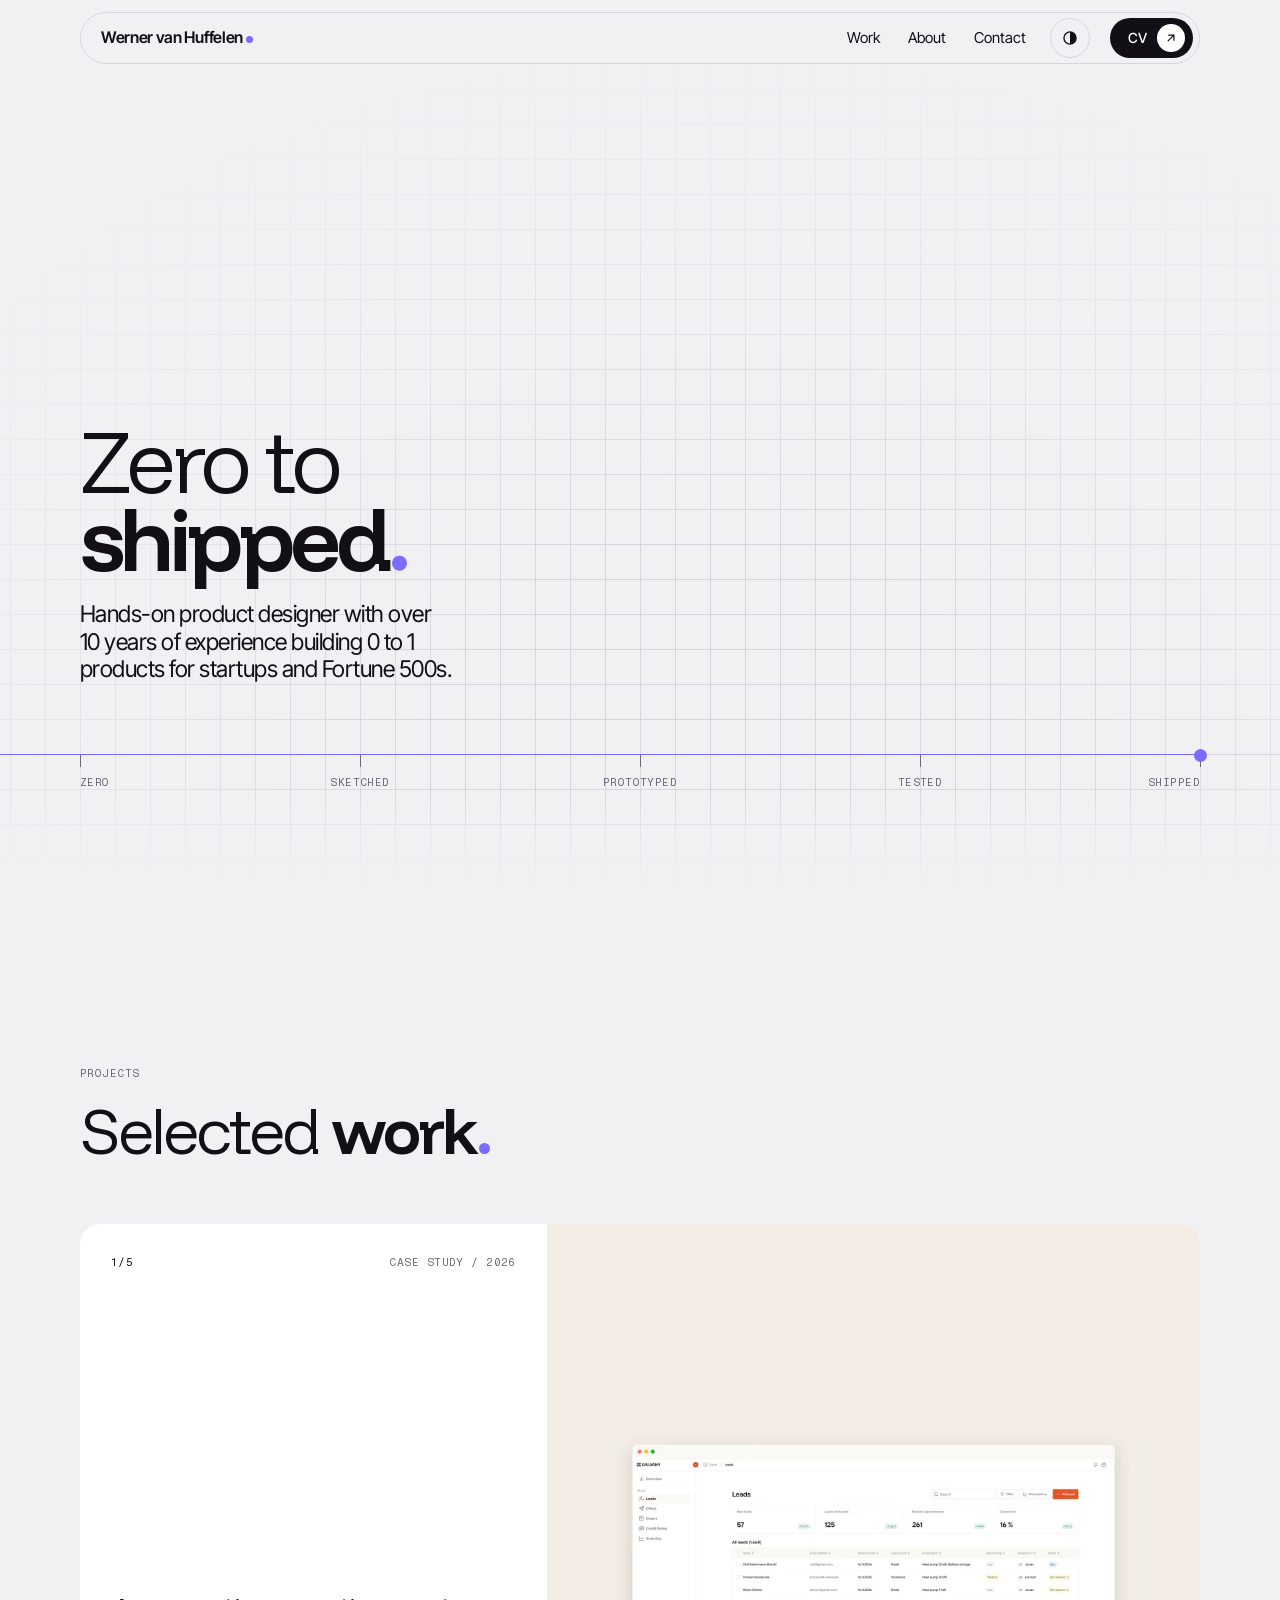
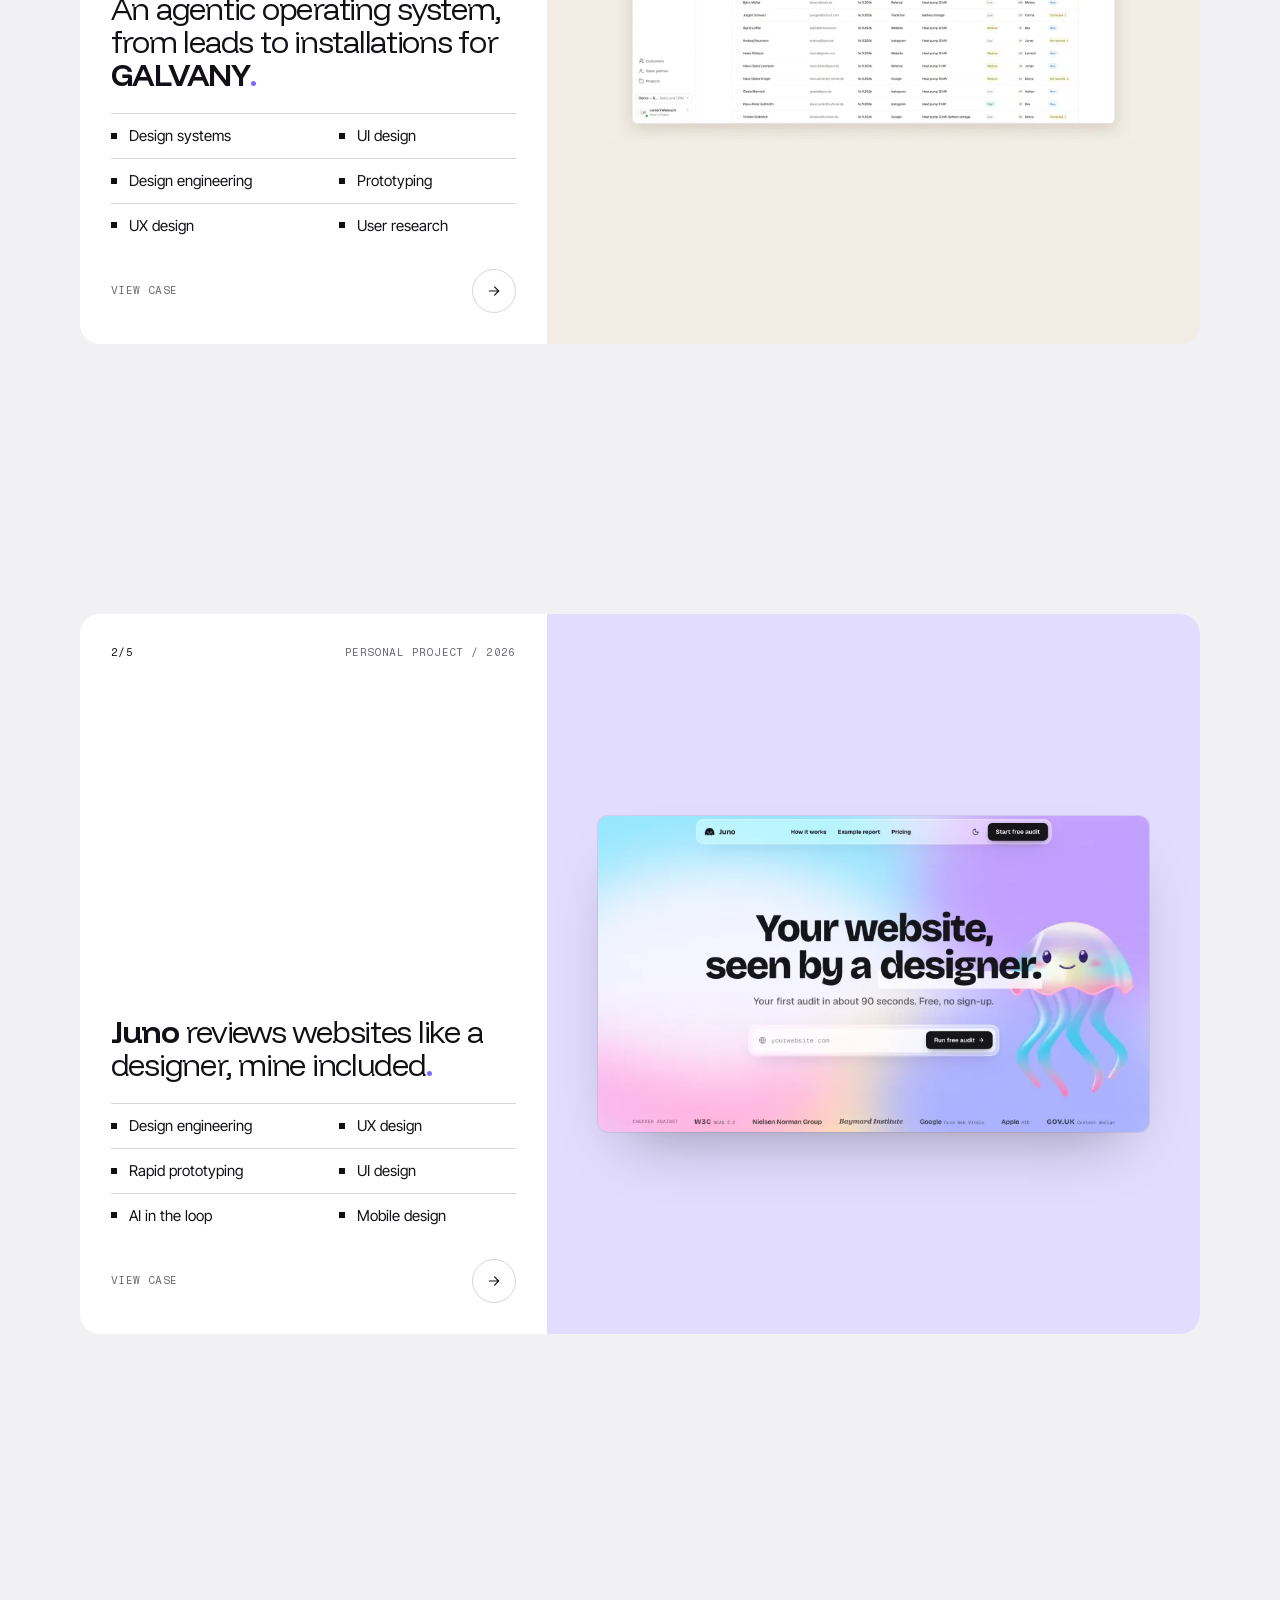
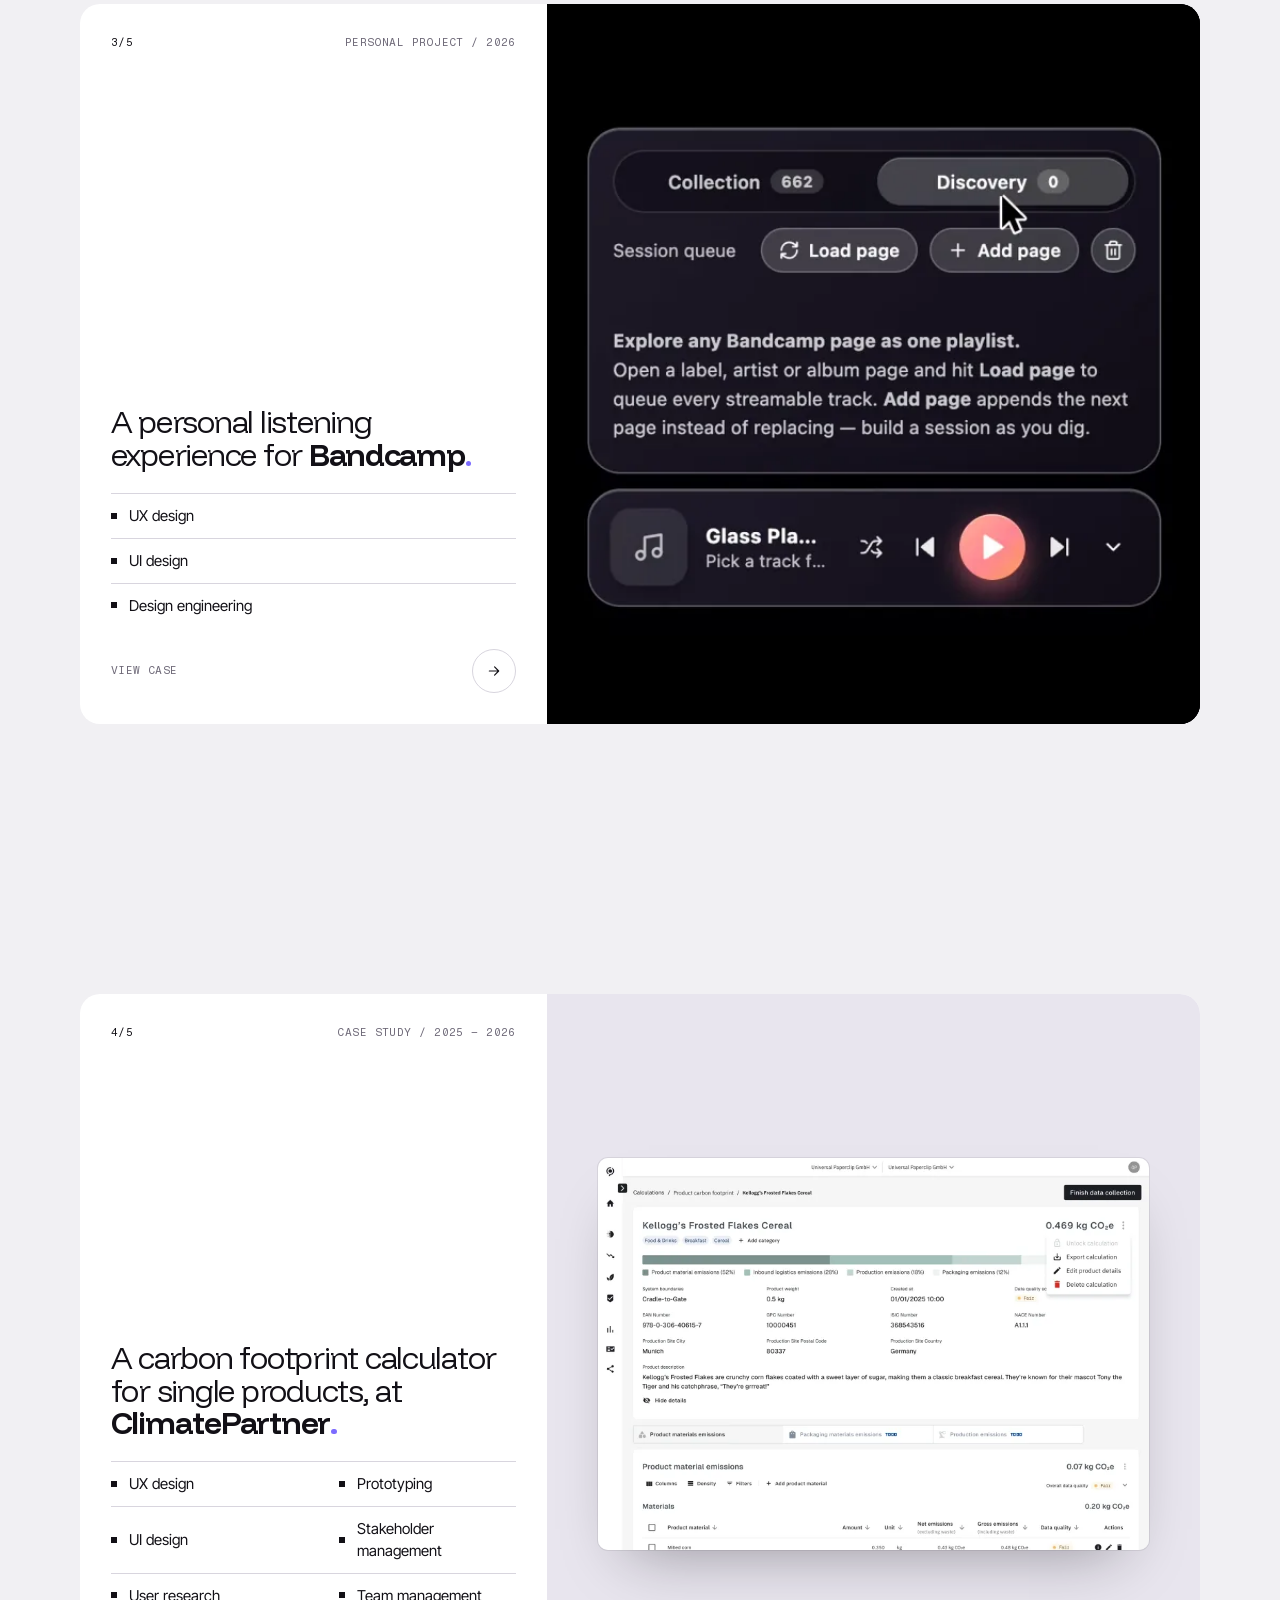
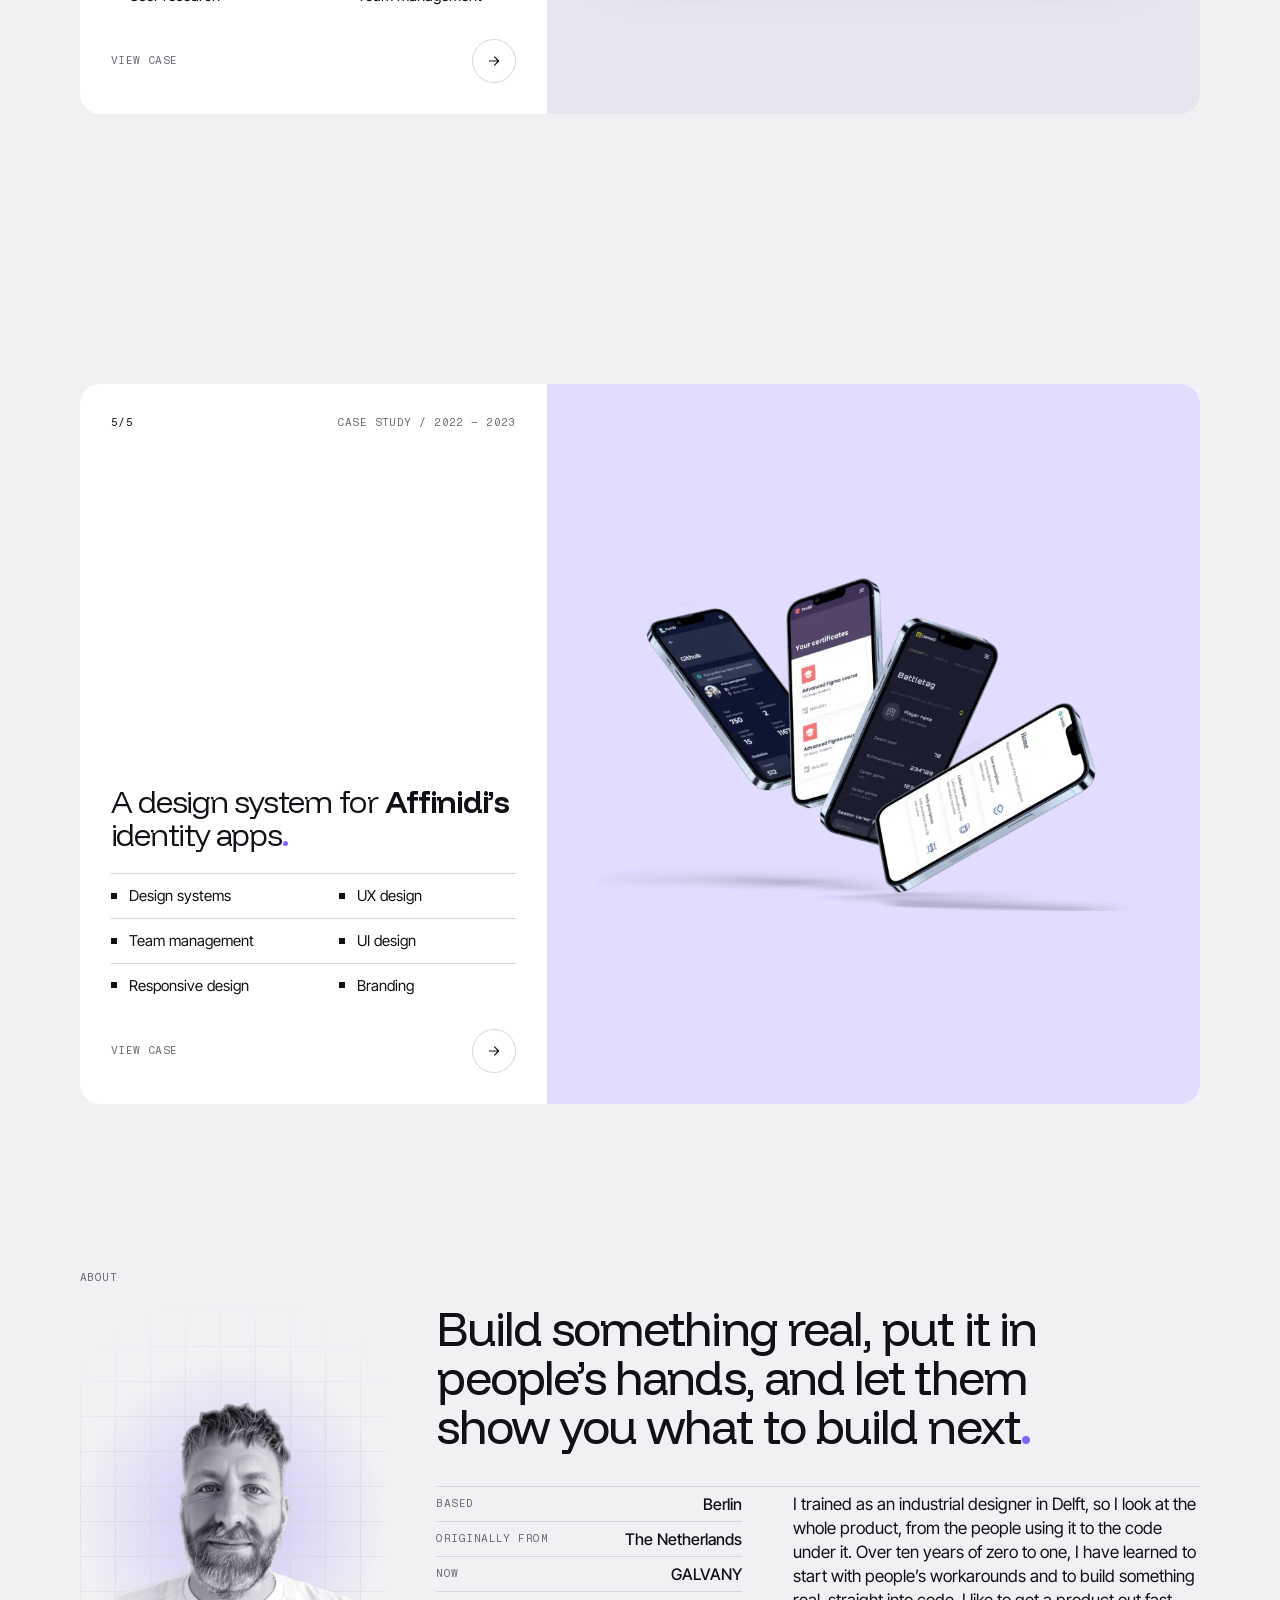
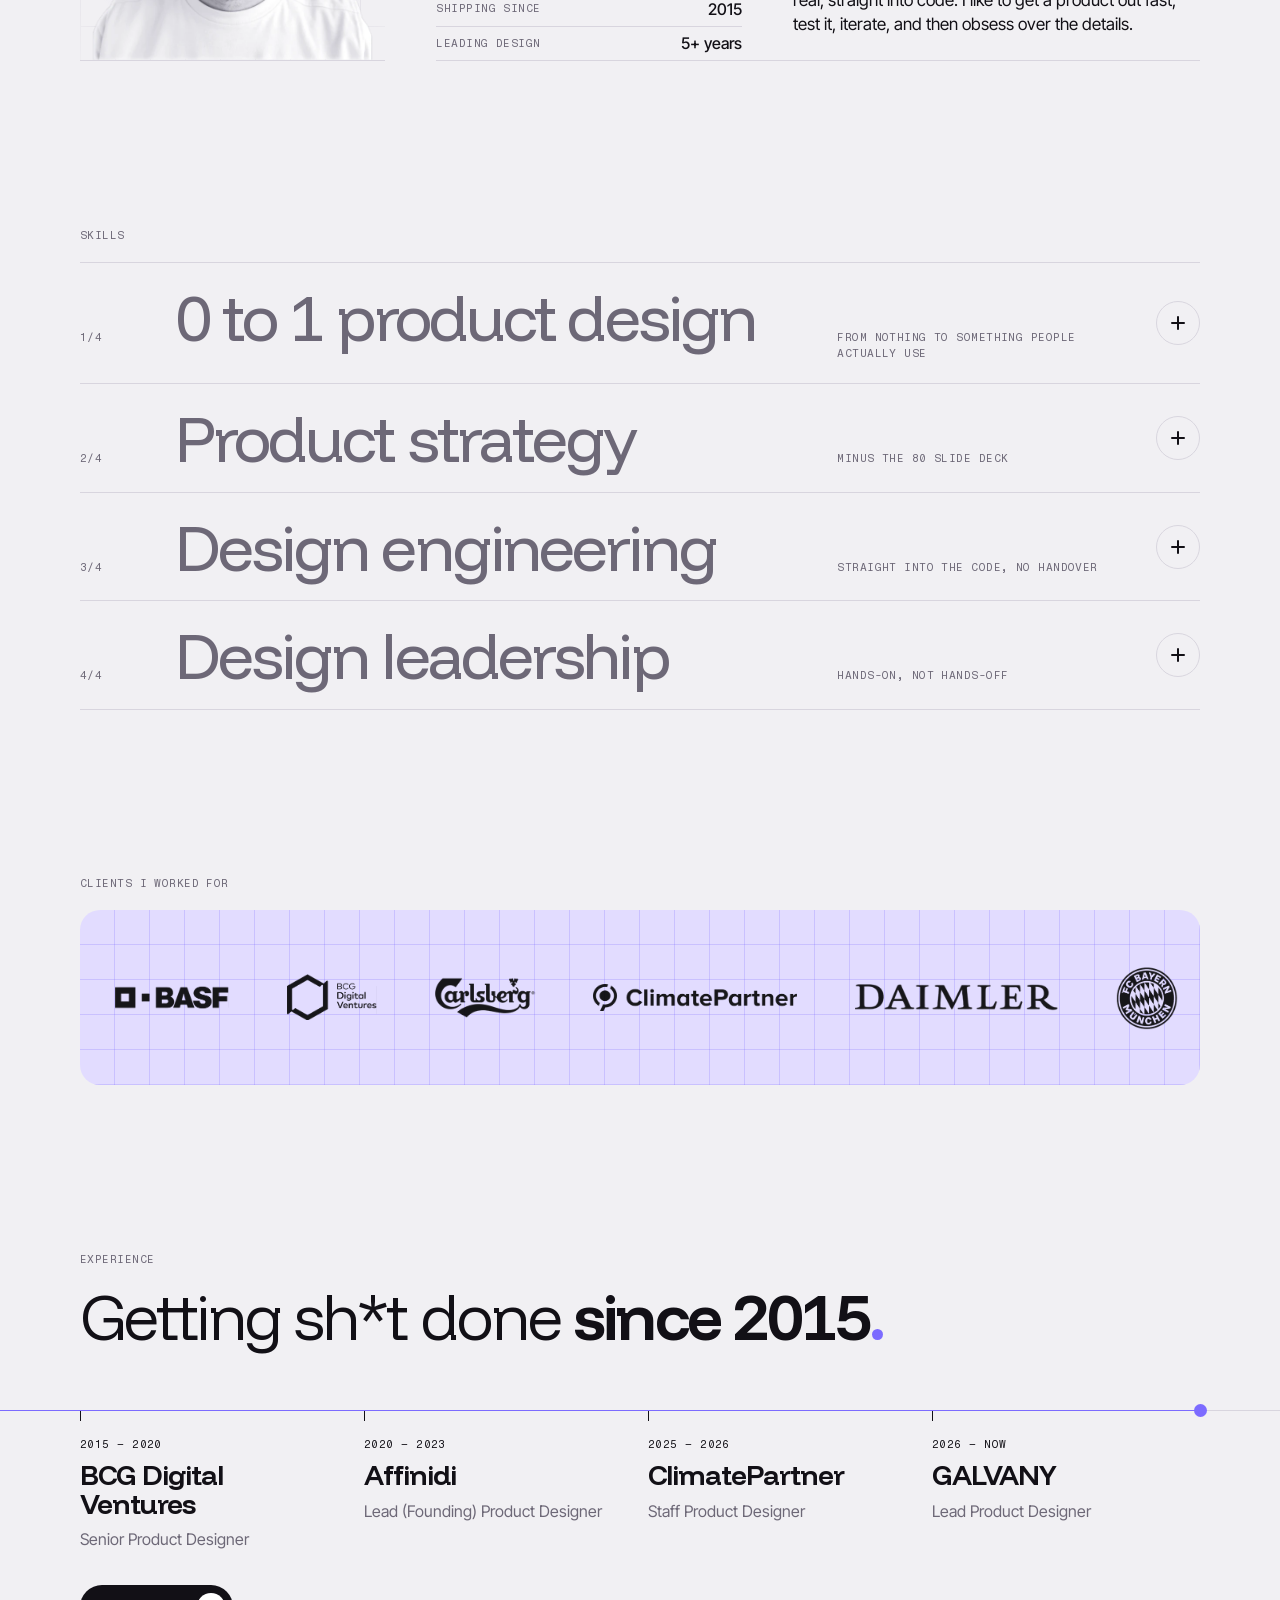
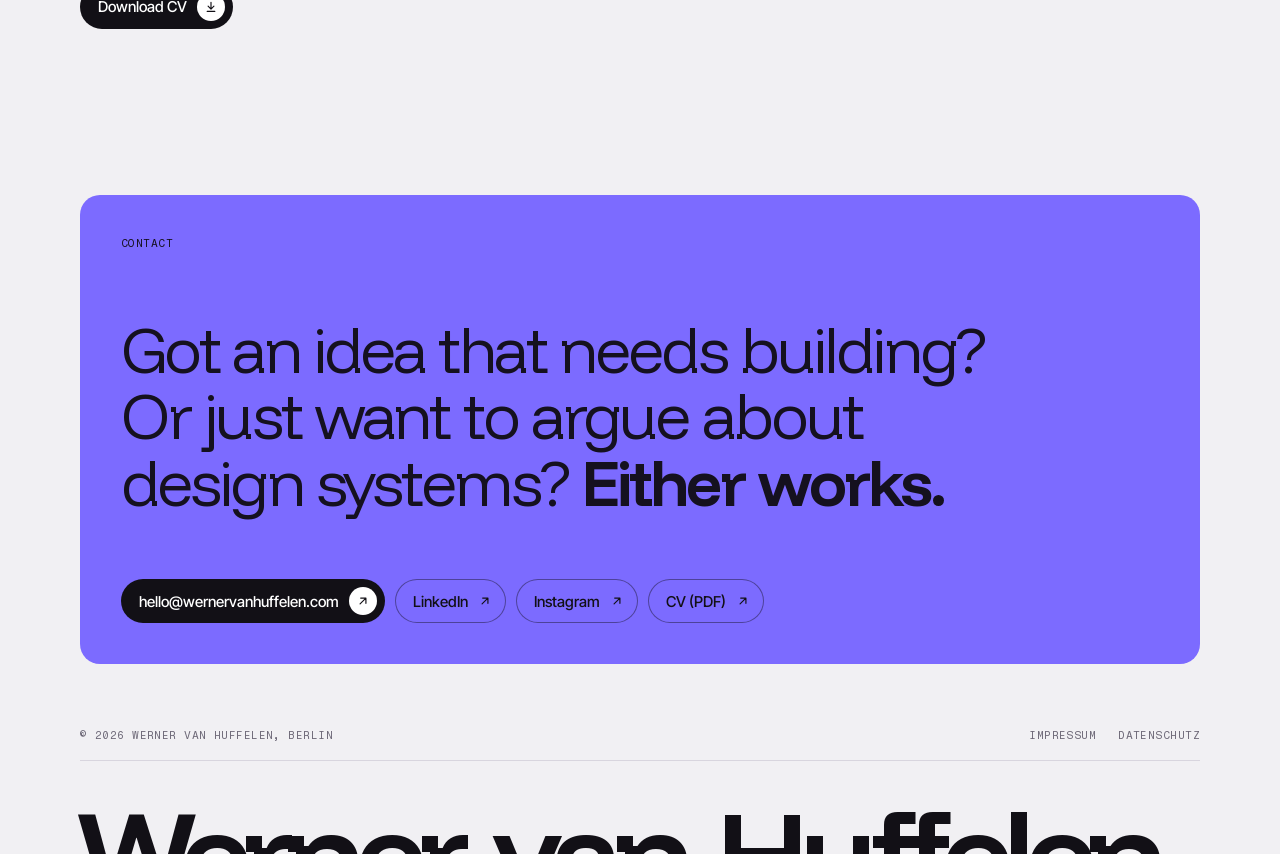
==== index.html @ 7f817aa5 "Card reels load only once their card is on the screen (a phone fetched the GALVANY reel on load) Co-" ====
<!doctype html>
<html lang="en">
<head>
<meta charset="utf-8">
<meta name="viewport" content="width=device-width, initial-scale=1, viewport-fit=cover">
<title>Werner van Huffelen · Lead Product Designer in Berlin</title>
<meta name="description" content="Werner van Huffelen: Lead Product Designer in Berlin who designs straight into the code. Over 10 years of 0 to 1 products for startups and Fortune 500s.">
<link rel="canonical" href="https://www.wernervanhuffelen.com/">
<meta property="og:type" content="website"><meta property="og:site_name" content="Werner van Huffelen"><meta property="og:title" content="Werner van Huffelen · Lead Product Designer in Berlin"><meta property="og:description" content="Werner van Huffelen: Lead Product Designer in Berlin who designs straight into the code. Over 10 years of 0 to 1 products for startups and Fortune 500s."><meta property="og:url" content="https://www.wernervanhuffelen.com/"><meta property="og:image" content="https://www.wernervanhuffelen.com/assets/og/home.jpg"><meta property="og:image:width" content="1200"><meta property="og:image:height" content="630"><meta property="og:image:alt" content="Werner van Huffelen’s homepage: “Zero to shipped.” beside his portrait on a construction grid"><meta name="twitter:card" content="summary_large_image">
<script type="application/ld+json">{"@context":"https://schema.org","@graph":[{"@type":"Person","@id":"https://www.wernervanhuffelen.com/#me","name":"Werner van Huffelen","url":"https://www.wernervanhuffelen.com/","image":"https://www.wernervanhuffelen.com/assets/t/mono/portrait-moon-1000.webp","jobTitle":"Lead Product Designer","description":"Werner van Huffelen: Lead Product Designer in Berlin who designs straight into the code. Over 10 years of 0 to 1 products for startups and Fortune 500s.","email":"mailto:hello@wernervanhuffelen.com","address":{"@type":"PostalAddress","addressLocality":"Berlin","addressCountry":"DE"},"worksFor":{"@type":"Organization","name":"GALVANY"},"knowsAbout":["Product design","Product strategy","Design engineering","Design systems","Prototyping","Design leadership"],"sameAs":["https://www.linkedin.com/in/werner-van-huffelen-0047a842/","https://www.wernersdesigns.com/"]},{"@type":"WebSite","@id":"https://www.wernervanhuffelen.com/#site","url":"https://www.wernervanhuffelen.com/","name":"Werner van Huffelen","publisher":{"@id":"https://www.wernervanhuffelen.com/#me"}}]}</script>
<meta name="theme-color" content="#f1f0f3" media="(prefers-color-scheme: light)">
<meta name="theme-color" content="#100e14" media="(prefers-color-scheme: dark)">
<link rel="icon" href="data:image/svg+xml,%3Csvg xmlns='http://www.w3.org/2000/svg' viewBox='0 0 32 32'%3E%3Ccircle cx='16' cy='16' r='13' fill='%237C6BFF'/%3E%3C/svg%3E">
<link rel="preload" href="assets/fonts/funnel-display-latin.woff2" as="font" type="font/woff2" crossorigin>   <!-- the headlines' font, from the site (css/contrast.css; 2026-11-16, was Google Fonts) -->
<link rel="preconnect" href="https://fonts.googleapis.com"><link rel="preconnect" href="https://fonts.gstatic.com" crossorigin>
<link rel="stylesheet" href="https://fonts.googleapis.com/css2?family=Inter+Tight:wght@300..700&display=swap">
<link rel="stylesheet" href="css/contrast.css?v=d108">
<script>(function(r){r.classList.add('js');try{var t=localStorage.getItem('theme');if(t==='dark'||t==='light')r.setAttribute('data-theme',t)}catch(e){}})(document.documentElement)</script>
<script defer src="js/contrast.js?v=d108"></script>
<link rel="stylesheet" href="css/heroes.css?v=d108">
<link rel="stylesheet" href="css/heroes-c.css?v=d108">
<script defer src="js/heroes.js?v=d108"></script>
</head>
<body>
<a class="skip" href="#main">Skip to content</a>
<header class="nav">
  <a class="brand" href="/">Werner<span class="sur"> van Huffelen</span><i class="stop" aria-hidden="true"></i></a>
  <nav class="links" aria-label="Site"><a href="/#work">Work</a><a href="/#about">About</a><a class="opt" href="/#contact">Contact</a></nav>
  <button class="mode" type="button" aria-label="Dark mode" aria-pressed="false"><svg viewBox="0 0 20 20" aria-hidden="true"><circle cx="10" cy="10" r="6.75" fill="none" stroke="currentColor" stroke-width="1.5"/><path d="M10 3.25a6.75 6.75 0 0 1 0 13.5z" fill="currentColor"/></svg></button>
  <a class="pill" href="cv/Werner-van-Huffelen-CV-web.pdf">CV<span class="arr"><svg viewBox="0 0 24 24" fill="none" stroke="currentColor" stroke-width="2" stroke-linecap="round" stroke-linejoin="round" aria-hidden="true"><path d="M7 17 17 7M8 7h9v9"/></svg></span></a>
</header>
<main id="main">

<div class="heroes">
<section class="hx cx cx-1" aria-label="Intro">
  <div class="body"><div class="bg" aria-hidden="true"></div>
    <div class="lead-in"><h1 class="big"><span class="sr">Werner van Huffelen, Lead Product Designer in Berlin. Zero to shipped. </span><span aria-hidden="true">Zero to<span class="roll b"><span><span>&nbsp;</span><span>sketched<i class="stop"></i></span><span>prototyped<i class="stop"></i></span><span>tested<i class="stop"></i></span><span>shipped<i class="stop"></i></span></span></span></span></h1>
      <p class="lede" data-in style="--d:200">Hands-on product designer with over 10&nbsp;years of experience building 0&nbsp;to&nbsp;1 products for startups and Fortune&nbsp;500s.</p></div>
    <div class="ruler" aria-hidden="true"><i class="grid"><i class="pin" style="--i:5;--j:2"></i><i class="pin" style="--i:19;--j:2"></i></i><i class="who"><img src="assets/t/mono/portrait-moon-1000.webp" srcset="assets/t/mono/portrait-moon-700.webp 700w, assets/t/mono/portrait-moon-1000.webp 1000w, assets/t/mono/portrait-moon.webp 1400w" sizes="(min-width:900px) 50vw, calc(100vw - 32px)" width="1000" height="1000" alt="" loading="lazy" decoding="async"><i class="halo"></i></i><i class="fill"></i><i class="dot"></i><i class="tick" style="--x:0;--t:0.20s"><span class="mono">Zero</span></i><i class="tick" style="--x:.25;--t:0.95s"><span class="mono">Sketched</span></i><i class="tick" style="--x:.5;--t:2.25s"><span class="mono">Prototyped</span></i><i class="tick" style="--x:.75;--t:3.55s"><span class="mono">Tested</span></i><i class="tick" style="--x:1;--t:4.85s"><span class="mono">Shipped</span></i></div>
    <div class="under" aria-hidden="true"></div>
  </div>
</section>
</div>

<section id="work" class="sec" aria-label="Work">
  <div class="sec-h left"><p class="mono" data-in>Projects</p><h2 class="big" data-in="rise"><span class="w" style="--i:0"><span>Selected</span></span> <span class="w b" style="--i:1"><span>work<span class="sr">.</span><i class="stop" aria-hidden="true"></i></span></span></h2></div>
  <div class="stack">
    <article class="card" id="p-galvany" style="--i:0">
      <div class="txt">
        <p class="top mono"><span class="n">1/5</span><span>Case study / 2026</span></p>
        <div class="hd"><h3 class="big"><a href="/galvany"><span class="w" style="--i:0"><span>An</span></span> <span class="w" style="--i:1"><span>agentic</span></span> <span class="w" style="--i:2"><span>operating</span></span> <span class="w" style="--i:3"><span>system,</span></span> <span class="w" style="--i:4"><span>from</span></span> <span class="w" style="--i:5"><span>leads</span></span> <span class="w" style="--i:6"><span>to</span></span> <span class="w" style="--i:7"><span>installations</span></span> <span class="w" style="--i:8"><span>for</span></span> <span class="w b" style="--i:9"><span>GALVANY<span class="sr">.</span><i class="stop" aria-hidden="true"></i></span></span></a></h3></div>
        <ul class="tags" aria-label="Skills"><li>Design systems</li><li>Design engineering</li><li>UX design</li><li>UI design</li><li>Prototyping</li><li>User research</li></ul>
        <p class="foot-row"><span class="mono">View case</span><span class="go"><svg viewBox="0 0 24 24" fill="none" stroke="currentColor" stroke-width="2" stroke-linecap="round" stroke-linejoin="round" aria-hidden="true"><path d="M4 12h16M13 5l7 7-7 7"/></svg></span></p>
      </div>
      <div class="panel" style="--tint:var(--mat)"><div class="cshot f-cover sit reel" style="--w:1920;--h:1080;--sit:#f2ece5"><a href="/galvany" tabindex="-1" aria-hidden="true"><img src="assets/cards/galvany-reel-1200.webp" srcset="assets/cards/galvany-reel-800.webp 800w, assets/cards/galvany-reel-1200.webp 1200w, assets/cards/galvany-reel.webp 1920w" sizes="(min-width: 900px) 60vw, (hover: hover) and (pointer: fine) 120vw, 92vw" width="1920" height="1080" alt="" loading="lazy" decoding="async"><video muted playsinline preload="none" disablepictureinpicture loop data-src="assets/cards/galvany-reel.mp4" data-t0="0"></video></a></div></div>
    </article>
    <article class="card" id="p-juno" style="--i:1">
      <div class="txt">
        <p class="top mono"><span class="n">2/5</span><span>Personal project / 2026</span></p>
        <div class="hd"><h3 class="big"><a href="/juno"><span class="w b" style="--i:0"><span>Juno</span></span> <span class="w" style="--i:1"><span>reviews</span></span> <span class="w" style="--i:2"><span>websites</span></span> <span class="w" style="--i:3"><span>like</span></span> <span class="w" style="--i:4"><span>a</span></span> <span class="w" style="--i:5"><span>designer,</span></span> <span class="w" style="--i:6"><span>mine</span></span> <span class="w" style="--i:7"><span>included<span class="sr">.</span><i class="stop" aria-hidden="true"></i></span></span></a></h3></div>
        <ul class="tags" aria-label="Skills"><li>Design engineering</li><li>Rapid prototyping</li><li>AI in the loop</li><li>UX design</li><li>UI design</li><li>Mobile design</li></ul>
        <p class="foot-row"><span class="mono">View case</span><span class="go"><svg viewBox="0 0 24 24" fill="none" stroke="currentColor" stroke-width="2" stroke-linecap="round" stroke-linejoin="round" aria-hidden="true"><path d="M4 12h16M13 5l7 7-7 7"/></svg></span></p>
      </div>
      <div class="panel lav" style="--tint:var(--lav)"><div class="cshot f-cover" style="--w:2726;--h:1562"><a href="/juno" tabindex="-1" aria-hidden="true"><img src="assets/cards/juno-hero-1200.webp" srcset="assets/cards/juno-hero-800.webp 800w, assets/cards/juno-hero-1200.webp 1200w, assets/cards/juno-hero.webp 2726w" sizes="(min-width: 900px) 60vw, (hover: hover) and (pointer: fine) 120vw, 92vw" width="2726" height="1562" alt="" loading="lazy" decoding="async"></a></div></div>
    </article>
    <article class="card" id="p-bandcamp" style="--i:2">
      <div class="txt">
        <p class="top mono"><span class="n">3/5</span><span>Personal project / 2026</span></p>
        <div class="hd"><h3 class="big"><a href="/bandcamp"><span class="w" style="--i:0"><span>A</span></span> <span class="w" style="--i:1"><span>personal</span></span> <span class="w" style="--i:2"><span>listening</span></span> <span class="w" style="--i:3"><span>experience</span></span> <span class="w" style="--i:4"><span>for</span></span> <span class="w b" style="--i:5"><span>Bandcamp<span class="sr">.</span><i class="stop" aria-hidden="true"></i></span></span></a></h3></div>
        <ul class="tags few" aria-label="Skills"><li>UX design</li><li>UI design</li><li>Design engineering</li></ul>
        <p class="foot-row"><span class="mono">View case</span><span class="go"><svg viewBox="0 0 24 24" fill="none" stroke="currentColor" stroke-width="2" stroke-linecap="round" stroke-linejoin="round" aria-hidden="true"><path d="M4 12h16M13 5l7 7-7 7"/></svg></span></p>
      </div>
      <div class="panel night" style="--tint:var(--mat)"><div class="cshot f-cover fill reel" style="--w:1920;--h:1080"><a href="/bandcamp" tabindex="-1" aria-hidden="true"><img src="assets/cards/bandcamp-reel-1200.webp" srcset="assets/cards/bandcamp-reel-800.webp 800w, assets/cards/bandcamp-reel-1200.webp 1200w, assets/cards/bandcamp-reel.webp 1920w" sizes="(min-width: 900px) 90vw, 150vw" width="1920" height="1080" alt="" loading="lazy" decoding="async"><video muted playsinline preload="none" disablepictureinpicture data-src="assets/cards/bandcamp-reel.mp4" data-t0="4.5" data-from="0.45" data-to="12.9"></video></a></div></div>
    </article>
    <article class="card" id="p-climatepartner" style="--i:3">
      <div class="txt">
        <p class="top mono"><span class="n">4/5</span><span>Case study / 2025 – 2026</span></p>
        <div class="hd"><h3 class="big"><a href="/climatepartner"><span class="w" style="--i:0"><span>A</span></span> <span class="w" style="--i:1"><span>carbon</span></span> <span class="w" style="--i:2"><span>footprint</span></span> <span class="w" style="--i:3"><span>calculator</span></span> <span class="w" style="--i:4"><span>for</span></span> <span class="w" style="--i:5"><span>single</span></span> <span class="w" style="--i:6"><span>products,</span></span> <span class="w" style="--i:7"><span>at</span></span> <span class="w b" style="--i:8"><span>ClimatePartner<span class="sr">.</span><i class="stop" aria-hidden="true"></i></span></span></a></h3></div>
        <ul class="tags" aria-label="Skills"><li>UX design</li><li>UI design</li><li>User research</li><li>Prototyping</li><li>Stakeholder management</li><li>Team management</li></ul>
        <p class="foot-row"><span class="mono">View case</span><span class="go"><svg viewBox="0 0 24 24" fill="none" stroke="currentColor" stroke-width="2" stroke-linecap="round" stroke-linejoin="round" aria-hidden="true"><path d="M4 12h16M13 5l7 7-7 7"/></svg></span></p>
      </div>
      <div class="panel" style="--tint:var(--mat)"><div class="cshot f-cover" style="--w:2880;--h:2048"><a href="/climatepartner" tabindex="-1" aria-hidden="true"><img src="assets/climatepartner/detail-1200.webp" srcset="assets/climatepartner/detail-800.webp 800w, assets/climatepartner/detail-1200.webp 1200w, assets/climatepartner/detail.webp 2880w" sizes="(min-width: 900px) 60vw, (hover: hover) and (pointer: fine) 120vw, 92vw" width="2880" height="2048" alt="" loading="lazy" decoding="async"></a></div></div>
    </article>
    <article class="card" id="p-affinidi" style="--i:4">
      <div class="txt">
        <p class="top mono"><span class="n">5/5</span><span>Case study / 2022 – 2023</span></p>
        <div class="hd"><h3 class="big"><a href="/affinidi"><span class="w" style="--i:0"><span>A</span></span> <span class="w" style="--i:1"><span>design</span></span> <span class="w" style="--i:2"><span>system</span></span> <span class="w" style="--i:3"><span>for</span></span> <span class="w b" style="--i:4"><span>Affinidi’s</span></span> <span class="w" style="--i:5"><span>identity</span></span> <span class="w" style="--i:6"><span>apps<span class="sr">.</span><i class="stop" aria-hidden="true"></i></span></span></a></h3></div>
        <ul class="tags" aria-label="Skills"><li>Design systems</li><li>Team management</li><li>Responsive design</li><li>UX design</li><li>UI design</li><li>Branding</li></ul>
        <p class="foot-row"><span class="mono">View case</span><span class="go"><svg viewBox="0 0 24 24" fill="none" stroke="currentColor" stroke-width="2" stroke-linecap="round" stroke-linejoin="round" aria-hidden="true"><path d="M4 12h16M13 5l7 7-7 7"/></svg></span></p>
      </div>
      <div class="panel lav" style="--tint:var(--lav)"><div class="cshot f-cover bare" style="--w:2400;--h:1455"><a href="/affinidi" tabindex="-1" aria-hidden="true"><img src="assets/cards/affinidi-phones-1200.webp" srcset="assets/cards/affinidi-phones-800.webp 800w, assets/cards/affinidi-phones-1200.webp 1200w, assets/cards/affinidi-phones.webp 2400w" sizes="(min-width: 900px) 60vw, (hover: hover) and (pointer: fine) 120vw, 92vw" width="2400" height="1455" alt="" loading="lazy" decoding="async"></a></div></div>
    </article>
  </div>
</section>

<section id="about" class="sec about grid">
  <h2 class="mono" data-in>About</h2>
  <figure class="portrait" data-in><img src="assets/t/mono/portrait-moon-700.webp" srcset="assets/t/mono/portrait-moon-700.webp 700w, assets/t/mono/portrait-moon-1000.webp 1000w" sizes="(min-width:900px) 32vw, 300px" width="700" height="700" alt="Portrait of Werner van Huffelen" loading="lazy" decoding="async"></figure>
  <p class="say" data-in><span class="w" style="--i:0"><span>Build</span></span> <span class="w" style="--i:1"><span>something</span></span> <span class="w" style="--i:2"><span>real,</span></span> <span class="w" style="--i:3"><span>put</span></span> <span class="w" style="--i:4"><span>it</span></span> <span class="w" style="--i:5"><span>in</span></span> <span class="w" style="--i:6"><span>people’s</span></span> <span class="w" style="--i:7"><span>hands,</span></span> <span class="w" style="--i:8"><span>and</span></span> <span class="w" style="--i:9"><span>let</span></span> <span class="w" style="--i:10"><span>them</span></span> <span class="w" style="--i:11"><span>show</span></span> <span class="w" style="--i:12"><span>you</span></span> <span class="w" style="--i:13"><span>what</span></span> <span class="w" style="--i:14"><span>to</span></span> <span class="w" style="--i:15"><span>build</span></span> <span class="w" style="--i:16"><span>next<span class="sr">.</span><i class="stop" aria-hidden="true"></i></span></span></p>
  <p class="bio" data-in>I trained as an industrial designer in Delft, so I look at the whole product, from the people using it to the code under it. Over ten years of zero to one, I have learned to start with people’s workarounds and to build something real, straight into code. I like to get a product out fast, test it, iterate, and then obsess over the details.</p>
  <dl class="facts" data-in style="--d:120">
    <div><dt class="mono">Based</dt><dd>Berlin</dd></div>
    <div><dt class="mono">Originally from</dt><dd>The Netherlands</dd></div>
    <div><dt class="mono">Now</dt><dd>GALVANY</dd></div>
    <div><dt class="mono">Shipping since</dt><dd>2015</dd></div>
    <div><dt class="mono">Leading design</dt><dd>5+ years</dd></div>
  </dl>
</section>

<section id="skills" class="sec">
  <h2 class="mono" style="margin-bottom:18px" data-in>Skills</h2>
  <ul class="svc">
    <li>
      <h3><button class="head" type="button" aria-expanded="false" aria-controls="sk-p1" id="sk-b1"><span class="n mono">1/4</span><span class="k">0 to 1 product design</span><span class="v mono">From nothing to something people actually use</span><span class="tog" aria-hidden="true"><i></i><i></i></span></button></h3>
      <div class="more" id="sk-p1" role="region" aria-labelledby="sk-b1"><div class="in"><div class="body">
        <ul class="tags"><li>User research</li><li>UX/UI design</li><li>Design systems</li><li>Branding</li><li>User testing</li><li>Responsive design</li></ul>
        <div class="txt"><p>This is my home turf: taking a vague idea and turning it into something real. Research, flows, UI, design system, the lot.</p><p>I design end to end and stick around for the messy part where it gets built.</p></div>
      </div></div></div>
    </li>
    <li>
      <h3><button class="head" type="button" aria-expanded="false" aria-controls="sk-p2" id="sk-b2"><span class="n mono">2/4</span><span class="k">Product strategy</span><span class="v mono">Minus the 80 slide deck</span><span class="tog" aria-hidden="true"><i></i><i></i></span></button></h3>
      <div class="more" id="sk-p2" role="region" aria-labelledby="sk-b2"><div class="in"><div class="body">
        <ul class="tags"><li>Problem definition</li><li>Ideation</li><li>Brainstorming</li><li>Prioritisation</li><li>Data analysis</li><li aria-hidden="true"></li></ul>
        <div class="txt"><p>Strategy is deciding what to build and, more importantly, what not to. I start with the problem and stay grounded in what users need and what the business can actually pull off.</p><p>All of it fits on one page. Promise.</p></div>
      </div></div></div>
    </li>
    <li>
      <h3><button class="head" type="button" aria-expanded="false" aria-controls="sk-p3" id="sk-b3"><span class="n mono">3/4</span><span class="k">Design engineering</span><span class="v mono">Straight into the code, no handover</span><span class="tog" aria-hidden="true"><i></i><i></i></span></button></h3>
      <div class="more" id="sk-p3" role="region" aria-labelledby="sk-b3"><div class="in"><div class="body">
        <ul class="tags"><li>Design in code</li><li>Motion &amp; interaction</li><li>Rapid prototyping</li><li>AI in the loop</li><li>User testing</li><li aria-hidden="true"></li></ul>
        <div class="txt"><p>I design in the medium the product ships in. Layout, motion and edge cases get worked out in real code, so what the team reviews and people test is the thing itself, and nothing gets lost in a handover.</p><p>With AI in the loop that takes days. Juno went from idea to live product in four.</p></div>
      </div></div></div>
    </li>
    <li>
      <h3><button class="head" type="button" aria-expanded="false" aria-controls="sk-p4" id="sk-b4"><span class="n mono">4/4</span><span class="k">Design leadership</span><span class="v mono">Hands-on, not hands-off</span><span class="tog" aria-hidden="true"><i></i><i></i></span></button></h3>
      <div class="more" id="sk-p4" role="region" aria-labelledby="sk-b4"><div class="in"><div class="body">
        <ul class="tags"><li>Coaching</li><li>Mentoring</li><li>Process definition</li><li>Hiring</li><li>Team building</li><li aria-hidden="true"></li></ul>
        <div class="txt"><p>I’ve built and led design teams for over 5 years, and I still open Figma every day. I give designers real ownership, clear feedback, and cover when they need it.</p><p>Good people do great work when you stop micromanaging them.</p></div>
      </div></div></div>
    </li>
  </ul>
</section>

<section id="clients" class="sec" aria-labelledby="clients-h">
  <h2 class="mono" id="clients-h" style="margin-bottom:18px" data-in>Clients I worked for</h2>
  <div class="strip"><div class="marq"><div class="belt"><div class="track"><img class="on-light" src="assets/logos/mask-group.webp" width="286" height="161" alt="BASF" style="--h:56" decoding="async"><img class="on-dark" src="assets/logos/mask-group-w.webp" width="286" height="161" alt="BASF" style="--h:56" decoding="async"><img class="on-light" src="assets/logos/mask-group-1.webp" width="225" height="115" alt="BCG Digital Ventures" style="--h:40" decoding="async"><img class="on-dark" src="assets/logos/mask-group-1-w.webp" width="225" height="115" alt="BCG Digital Ventures" style="--h:40" decoding="async"><img class="on-light" src="assets/logos/mask-group-2.webp" width="254" height="104" alt="Carlsberg" style="--h:36" decoding="async"><img class="on-dark" src="assets/logos/mask-group-2-w.webp" width="254" height="104" alt="Carlsberg" style="--h:36" decoding="async"><img class="on-light" src="assets/logos/climatepartner.webp" width="510" height="69" alt="ClimatePartner" style="--h:24" decoding="async"><img class="on-dark" src="assets/logos/climatepartner-w.webp" width="510" height="69" alt="ClimatePartner" style="--h:24" decoding="async"><img class="on-light" src="assets/logos/mask-group-3.webp" width="508" height="69" alt="Daimler" style="--h:24" decoding="async"><img class="on-dark" src="assets/logos/mask-group-3-w.webp" width="508" height="69" alt="Daimler" style="--h:24" decoding="async"><img class="on-light" src="assets/logos/group-12.webp" width="157" height="161" alt="FC Bayern München" style="--h:56" decoding="async"><img class="on-dark" src="assets/logos/group-12-w.webp" width="157" height="161" alt="FC Bayern München" style="--h:56" decoding="async"><img class="on-light" src="assets/logos/logo-wordmark.webp" width="250" height="80" alt="GALVANY" style="--h:28" decoding="async"><img class="on-dark" src="assets/logos/logo-wordmark-w.webp" width="250" height="80" alt="GALVANY" style="--h:28" decoding="async"><img class="on-light" src="assets/logos/mask-group-4.webp" width="397" height="69" alt="Sartorius" style="--h:24" decoding="async"><img class="on-dark" src="assets/logos/mask-group-4-w.webp" width="397" height="69" alt="Sartorius" style="--h:24" decoding="async"><img class="on-light" src="assets/logos/mask-group-5.webp" width="140" height="138" alt="Techniker Krankenkasse" style="--h:48" decoding="async"><img class="on-dark" src="assets/logos/mask-group-5-w.webp" width="140" height="138" alt="Techniker Krankenkasse" style="--h:48" decoding="async"><img class="on-light" src="assets/logos/mask-group-6.webp" width="509" height="69" alt="Temasek" style="--h:24" decoding="async"><img class="on-dark" src="assets/logos/mask-group-6-w.webp" width="509" height="69" alt="Temasek" style="--h:24" decoding="async"><img class="on-light" src="assets/logos/mask-group-7.webp" width="136" height="138" alt="Volkswagen" style="--h:48" decoding="async"><img class="on-dark" src="assets/logos/mask-group-7-w.webp" width="136" height="138" alt="Volkswagen" style="--h:48" decoding="async"><img class="on-light" src="assets/logos/mask-group-8.webp" width="414" height="69" alt="Wüstenrot" style="--h:24" decoding="async"><img class="on-dark" src="assets/logos/mask-group-8-w.webp" width="414" height="69" alt="Wüstenrot" style="--h:24" decoding="async"></div></div></div></div>
</section>

<section id="experience" class="sec">
  <div class="sec-h left"><p class="mono" data-in>Experience</p><h2 class="big" data-in="rise"><span class="w" style="--i:0"><span>Getting</span></span> <span class="w" style="--i:1"><span>sh*t</span></span> <span class="w" style="--i:2"><span>done</span></span> <span class="w b" style="--i:3"><span>since</span></span> <span class="w b" style="--i:4"><span>2015<span class="sr">.</span><i class="stop" aria-hidden="true"></i></span></span></h2></div>
  <ol class="xp">
    <li style="--i:3;--j:0"><p class="y mono">2026 – now</p><h3 class="k">GALVANY</h3><p class="v">Lead Product Designer</p></li>
    <li style="--i:2;--j:1"><p class="y mono">2025 – 2026</p><h3 class="k">ClimatePartner</h3><p class="v">Staff Product Designer</p></li>
    <li style="--i:1;--j:2"><p class="y mono">2020 – 2023</p><h3 class="k">Affinidi</h3><p class="v">Lead (Founding) Product Designer</p></li>
    <li style="--i:0;--j:3"><p class="y mono">2015 – 2020</p><h3 class="k">BCG Digital Ventures</h3><p class="v">Senior Product Designer</p></li>
  </ol>
  <p class="xp-cv" data-in style="--d:900"><a class="pill dl" href="cv/Werner-van-Huffelen-CV-web.pdf" download="Werner-van-Huffelen-CV.pdf">Download CV<span class="arr"><svg viewBox="0 0 24 24" fill="none" stroke="currentColor" stroke-width="2" stroke-linecap="round" stroke-linejoin="round" aria-hidden="true"><path d="M12 4v11M7 10.5l5 5 5-5M5.5 19.5h13"/></svg></span></a></p>
</section>

<section id="contact" class="cta">
  <p class="mono">Contact</p>
  <p class="big" data-in="rise"><span class="w" style="--i:0"><span>Got</span></span> <span class="w" style="--i:1"><span>an</span></span> <span class="w" style="--i:2"><span>idea</span></span> <span class="w" style="--i:3"><span>that</span></span> <span class="w" style="--i:4"><span>needs</span></span> <span class="w" style="--i:5"><span>building?</span></span> <span class="w" style="--i:6"><span>Or</span></span> <span class="w" style="--i:7"><span>just</span></span> <span class="w" style="--i:8"><span>want</span></span> <span class="w" style="--i:9"><span>to</span></span> <span class="w" style="--i:10"><span>argue</span></span> <span class="w" style="--i:11"><span>about</span></span> <span class="w" style="--i:12"><span>design</span></span> <span class="w" style="--i:13"><span>systems?</span></span> <span class="w b" style="--i:14"><span>Either</span></span> <span class="w b" style="--i:15"><span>works<span class="sr">.</span><i class="stop" aria-hidden="true"></i></span></span></p>
  <p class="row"><a class="pill" href="mailto:hello@wernervanhuffelen.com">hello@wernervanhuffelen.com<span class="arr"><svg viewBox="0 0 24 24" fill="none" stroke="currentColor" stroke-width="2" stroke-linecap="round" stroke-linejoin="round" aria-hidden="true"><path d="M7 17 17 7M8 7h9v9"/></svg></span></a><a class="pill ghost" href="https://www.linkedin.com/in/werner-van-huffelen-0047a842/">LinkedIn<span class="arr"><svg viewBox="0 0 24 24" fill="none" stroke="currentColor" stroke-width="2" stroke-linecap="round" stroke-linejoin="round" aria-hidden="true"><path d="M7 17 17 7M8 7h9v9"/></svg></span></a><a class="pill ghost" href="https://www.instagram.com/wernerschnitzel">Instagram<span class="arr"><svg viewBox="0 0 24 24" fill="none" stroke="currentColor" stroke-width="2" stroke-linecap="round" stroke-linejoin="round" aria-hidden="true"><path d="M7 17 17 7M8 7h9v9"/></svg></span></a><a class="pill ghost" href="cv/Werner-van-Huffelen-CV-web.pdf">CV (PDF)<span class="arr"><svg viewBox="0 0 24 24" fill="none" stroke="currentColor" stroke-width="2" stroke-linecap="round" stroke-linejoin="round" aria-hidden="true"><path d="M7 17 17 7M8 7h9v9"/></svg></span></a></p>
</section>

</main>
<footer class="foot">
  <p class="row mono"><span>© 2026 Werner van Huffelen, Berlin</span><span><a href="https://www.wernersdesigns.com/impressum">Impressum</a><a href="https://www.wernersdesigns.com/datenschutz">Datenschutz</a></span></p>
  <span class="mark" aria-hidden="true">Werner van Huffelen<i class="stop"></i></span>
</footer>
</body>
</html>
---- css/contrast.css ----
/* ==========================================================================
   Contrast · the second plain edition of Full Stop (concept, 2026-11-14)

   From Werner's references: one tight grotesk in two weights (light against bold), mono capitals for labels,
   big numerals, flat colour grounds behind the images. From loopsii.com: soft grey paper, construction lines,
   a pill nav that shrinks, cards that stack as you scroll, a dark panel with a diagonal headline, wide spacing.
   His own: the copy, the violet, and the full stop, which here also marks every crossing of two lines.
   Headlines in Funnel Display (Google Fonts); text in Saans and labels in Saans Mono since 2026-11-16 (below).
   ========================================================================== */

@font-face{font-family:"Fragment Mono";font-style:normal;font-weight:400;font-display:swap;src:url(../assets/fonts/fragment-mono-latin.woff2) format("woff2")}
/* Funnel Display from the site itself, no longer from Google (2026-11-16, Juno's audit: the Google Fonts stylesheet held
   up the first paint by about .8s on a phone). Google's own variable files, 300 to 800, as the Full Stop site has them;
   the Latin one is preloaded by each page (build.mjs) */
@font-face{font-family:"Funnel Display";font-style:normal;font-weight:300 800;font-display:swap;src:url(../assets/fonts/funnel-display-latin-ext.woff2) format("woff2");unicode-range:U+0100-02BA,U+02BD-02C5,U+02C7-02CC,U+02CE-02D7,U+02DD-02FF,U+0304,U+0308,U+0329,U+1D00-1DBF,U+1E00-1E9F,U+1EF2-1EFF,U+2020,U+20A0-20AB,U+20AD-20C4,U+2113,U+2C60-2C7F,U+A720-A7FF}
@font-face{font-family:"Funnel Display";font-style:normal;font-weight:300 800;font-display:swap;src:url(../assets/fonts/funnel-display-latin.woff2) format("woff2");unicode-range:U+0000-00FF,U+0131,U+0152-0153,U+02BB-02BC,U+02C6,U+02DA,U+02DC,U+0304,U+0308,U+0329,U+2000-206F,U+20AC,U+2122,U+2191,U+2193,U+2212,U+2215,U+FEFF,U+FFFD}

:root{
  --paper:#f1f0f3; --card:#fff; --ink:#121016; --grey:#6d6877; --faint:#bcb8c6; --line:#d8d5de;
  --mat:#e8e5ee; --lav:#e2dcff; --night:#15111f; --stop:#7c6bff;
  --m:16px; --g:12px; --r:20px; --rs:10px; --sec:clamp(96px,13vw,200px);
  --h1:clamp(3.6rem,9.4vw,8.75rem); --h2:clamp(2.4rem,5vw,4.5rem); --h3:clamp(1.75rem,2.8vw,2.5rem);
  --sans:"Inter Tight","Helvetica Neue",Arial,sans-serif; --display:"Funnel Display","Helvetica Neue",Arial,sans-serif; --mono:"Fragment Mono",ui-monospace,Menlo,monospace;
  --out:cubic-bezier(.16,1,.3,1); --back:cubic-bezier(.34,1.56,.64,1);
  --on-ink:#fff; --sh:18,16,22; color-scheme:light;                         /* --on-ink: what stands on ink (a pill's label); --sh: shadows, as r,g,b */
  --acc:124,107,255; --on-stop:#fff;                                        /* --acc: the accent (--stop) as r,g,b, for its glows, lines and lit squares; --on-stop: what stands on it */
}
/* dark (2026-11-15, Werner: "create a dark mode version"): the same page at night. It follows the system's setting until
   the button in the nav picks one, which the page then keeps (js/contrast.js; the script in the head sets it before the
   first paint). The paper, ink and lines turn over; the violet stays, and its light purple grounds (--lav) turn a deep
   violet. (Later that day the dark page's accent was Volt lime, #b6ff1f, with dark olive grounds, at Werner's request;
   he undid it the same day: "undo the lime yellow accent color on the black". --acc and --on-stop, which carried it,
   stay as the accent's tokens) */
:root[data-theme="dark"]{
  --paper:#100e14; --card:#1a1820; --ink:#f1f0f3; --grey:#9c97a8; --faint:#4a4655; --line:#2d2a35;
  --mat:#221f2a; --lav:#231c40; --night:#09080c; --on-ink:#121016; --sh:0,0,0; color-scheme:dark;
}
@media (prefers-color-scheme:dark){
  :root:not([data-theme="light"]){
    --paper:#100e14; --card:#1a1820; --ink:#f1f0f3; --grey:#9c97a8; --faint:#4a4655; --line:#2d2a35;
    --mat:#221f2a; --lav:#231c40; --night:#09080c; --on-ink:#121016; --sh:0,0,0; color-scheme:dark;
  }
}
@media (min-width:761px){ :root{ --m:20px; --g:16px; } }
/* 2026-11-15 (Werner: "increase the padding on the desktop version to 80px left and right"): the page margin grows from
   20px at 900px wide to 80px at 1200px and stays there, so a laptop narrower than that is not squeezed */
@media (min-width:900px){ :root{ --m:clamp(20px,calc(20px + (100vw - 900px) * .2),80px); } }

*,*::before,*::after{box-sizing:border-box}
html{-webkit-text-size-adjust:100%;text-size-adjust:100%;scroll-padding-top:88px}
body{margin:0;background:var(--paper);color:var(--ink);font:400 1rem/1.45 var(--sans);-webkit-font-smoothing:antialiased;-moz-osx-font-smoothing:grayscale;text-rendering:optimizeLegibility;overflow-x:clip}
h1,h2,h3,p,figure,dl,dd,ul,ol{margin:0;padding:0} h1,h2,h3{font-size:inherit;font-weight:inherit}
ul,ol{list-style:none} img{display:block;max-width:100%} a{color:inherit;text-decoration:none}
button{font:inherit;color:inherit;background:none;border:0;padding:0;cursor:pointer}
:focus-visible{outline:2px solid var(--stop);outline-offset:3px}
::selection{background:var(--stop);color:var(--on-stop)}
.sr{position:absolute;width:1px;height:1px;overflow:hidden;clip-path:inset(50%);white-space:nowrap}
.skip{position:fixed;left:var(--m);top:-100px;z-index:50;display:flex;align-items:center;min-height:44px;padding:0 16px;background:var(--ink);color:var(--on-ink);border-radius:8px}
.skip:focus{top:8px}   /* fixed (2026-11-16, Juno's audit: "not reachable with Tab"): it shows at the top of the screen however far the page is scrolled, 44px tall like a finger's tap */
.mono{font:400 .6875rem/1.45 var(--mono);letter-spacing:.04em;text-transform:uppercase;color:var(--grey)}
.grid{display:grid;grid-template-columns:repeat(12,minmax(0,1fr));column-gap:var(--g)}

/* the full stop; a pin is the same dot where two construction lines cross */
.stop{display:inline-block;width:.17em;height:.17em;margin-left:.04em;border-radius:50%;background:var(--stop)}
.pin{position:absolute;z-index:2;width:7px;height:7px;margin:-3.5px;border-radius:50%;background:var(--stop)}

/* type: light against bold */
.big{font-weight:300;letter-spacing:-.045em;line-height:.94;text-wrap:balance}
.big,.say,.mark,.svc .k,.xp .k,.dec h3,.stat b{font-family:var(--display)}                               /* the headlines' font: Funnel Display since 2026-11-15 (Werner: "make it the default"; then the Skills titles were
   still Inter): every headline, the Skills titles, Experience's company names, the case pages' decisions and big numbers.
   The text stays Inter Tight */
.big .b,.big b{font-weight:640}
.w{display:inline-block;vertical-align:top}   /* a word: its own box (the fits measure lines by it), no longer a mask. It clipped (overflow:hidden) for the word-by-word rise, and cut off what reaches past a word: the last letter under the tight tracking, a deep descender (2026-11-16, Werner: "on certain headers some letters are cut off ... like the s and y"); the rise is gone, so is the clip */
.w>span{display:inline-block}

/* buttons: a pill and its arrow */
.pill{display:inline-flex;align-items:center;gap:10px;height:44px;padding:0 8px 0 18px;border-radius:999px;background:var(--ink);color:var(--on-ink);font-weight:500;font-size:.9375rem;transition:background .25s var(--out),color .25s var(--out)}
.pill .arr{display:grid;place-items:center;width:28px;height:28px;border-radius:50%;background:var(--on-ink);color:var(--ink);transition:transform .35s var(--out)}
.pill svg,.go svg{width:14px;height:14px}
.pill:hover{background:var(--stop);color:var(--on-stop)} .pill:hover .arr{transform:rotate(45deg)}
.go{display:grid;place-items:center;width:44px;height:44px;border-radius:50%;border:1px solid var(--line);transition:background .25s var(--out),color .25s var(--out),border-color .25s var(--out)}
.ln{text-decoration:underline;text-decoration-thickness:1px;text-underline-offset:4px;text-decoration-color:var(--faint)}
.ln:hover{text-decoration-color:currentColor}

/* ── nav: a pill that shrinks once you scroll ───────────────────────────── */
.nav{position:sticky;top:12px;z-index:30;display:flex;align-items:center;gap:20px;height:52px;width:calc(100% - 2 * var(--m));max-width:min(2400px,calc(100% - 2 * var(--m)));margin:12px auto 0;padding:0 6px 0 20px;border:1px solid var(--line);border-radius:999px;background:var(--paper);transition:max-width .35s var(--out),box-shadow .35s}
.nav.is-small{max-width:560px;box-shadow:0 8px 30px -18px rgba(var(--sh),.35)}
.brand{font-weight:600;letter-spacing:-.02em;white-space:nowrap}
.brand .stop{width:.44em;height:.44em;margin-left:.2em}
/* the surname fades out before it goes, and back in when it returns (2026-11-16, motion audit: it dropped out in one
   frame while the pill took .7s to shrink; now one motion, the pill .35s). display waits for the fade (allow-discrete);
   .grown (js) marks a nav that has been small, so the surname fades in on the way back but not on the page's load */
.brand .sur{transition:opacity .15s ease-out,display .15s allow-discrete}
.nav.is-small .sur{display:none;opacity:0}
@starting-style{ .nav.grown .brand .sur{opacity:0} }
.nav .links{display:flex;gap:4px;margin-left:auto}
.nav .links a{padding:8px 12px;border-radius:999px;font-size:.9375rem;transition:background .2s}
.nav .links a:hover{background:var(--mat)}
.nav .pill{height:40px;font-size:.875rem}
/* the light and dark button (2026-11-15): a circle half filled, the page's dot turned into a switch */
.mode{display:grid;place-items:center;flex:none;width:40px;height:40px;border-radius:50%;border:1px solid var(--line);transition:background .25s var(--out),border-color .25s var(--out),color .25s var(--out)}
.mode svg{width:18px;height:18px;transition:transform .6s var(--out)}
.mode:hover{background:var(--mat)}
.mode[aria-pressed="true"] svg{transform:rotate(180deg)}
.nav .mode{margin-left:-8px}                                                 /* closer to the links than the nav's gap: it belongs with them */
@media (max-width:760px){ .nav .links a.opt,.brand .sur{display:none} .nav{padding-left:16px;gap:12px} .nav .links a{padding-inline:9px} .nav .mode{margin-left:-4px} }
/* the narrower phones (360px, many Androids; 320px, the small iPhones): with the light and dark button the CV pill ran
   past the screen's edge, 42px at 320 (2026-11-15). Below 375px About goes from the nav (it is one scroll down) and the
   gaps close a little */
@media (max-width:374px){ .nav .links a[href$="#about"]{display:none} .nav{gap:8px} .nav .mode{margin-left:0} }
@media (min-width:375px) and (max-width:389px){ .nav{gap:10px} .nav .links a{padding-inline:6px} }
/* a finger's tap (2026-11-16, Juno's audit: the light and dark button and the CV pill were 40px): on a phone, and on
   any touch screen, the nav's buttons and links are 44px tall in a nav of 56px. On a phone the button sits the 4px it
   grew closer to the links, so the nav still fits at 320 and 375 */
@media (max-width:760px), (pointer:coarse){ .nav{height:56px} .nav .pill,.nav .mode{height:44px} .nav .mode{width:44px} .nav .nav-back{width:56px;height:56px} .nav .links a{display:inline-flex;align-items:center;min-height:44px} }
@media (max-width:760px){ .nav .mode{margin-left:-8px} }
@media (max-width:374px){ .nav .mode{margin-left:-4px} }   /* 375 to 389px (2026-11-16, Werner: "fix the nav overflow at 375px"): Work and About still fit, a little closer together; the nav ran 10px wider than its pill in Saans (4px in Inter Tight) */
/* the switch itself (js/contrast.js): the hero's wave. The new colours arrive square by square on the hero's grid,
   from the button outwards, and a band of lit squares runs with the front and fades behind it (.tw, a canvas over the
   page that the transition shows live). Nothing else moves on its own during it (the covers' names belong to the
   page changes) */
html.theming :not(.tw){view-transition-name:none !important}
html.theming::view-transition-old(root),html.theming::view-transition-new(root){animation:none;mix-blend-mode:normal}
.tw{position:fixed;left:0;top:0;z-index:100;pointer-events:none;view-transition-name:theme-wave}
::view-transition-group(theme-wave),::view-transition-new(theme-wave){animation:none}

/* ── hero ───────────────────────────────────────────────────────────────── */
.hero{padding:clamp(40px,6.4vw,96px) var(--m) 0}
.hero-top{row-gap:20px;align-items:end}
.hero-top>*{grid-column:1 / -1}
.hero h1{font-size:var(--h1);line-height:.88;letter-spacing:-.055em}
.lede{font-size:clamp(1.0625rem,1.4vw,1.3125rem);line-height:1.28;letter-spacing:-.015em;max-width:21em;text-wrap:pretty}
@media (min-width:900px){
  .hero-top>h1{grid-column:1 / span 8}
  .hero-top>.lede{grid-column:9 / span 4;padding-bottom:.7em}
}
/* the stage: two rules, two verticals, a dot at each crossing, six projects between them */
.stage{position:relative;--in:clamp(0px,6.2vw,96px);margin:clamp(44px,5.4vw,84px) calc(-1 * var(--m)) 0;padding:0 var(--in);border-block:1px solid var(--line)}
.stage::before,.stage::after{content:"";position:absolute;top:-36px;bottom:-36px;width:1px;background:var(--line)}
.stage::before{left:var(--in)} .stage::after{right:var(--in)}
.stage .pin:nth-of-type(1){left:var(--in);top:0} .stage .pin:nth-of-type(2){right:var(--in);top:0;margin-right:-3.5px}
.stage .pin:nth-of-type(3){left:var(--in);bottom:0;margin-bottom:-3.5px} .stage .pin:nth-of-type(4){right:var(--in);bottom:0;margin:0 -3.5px -3.5px 0}
.stage .note{position:absolute;top:-24px} .stage .note.l{left:calc(var(--in) + 12px)} .stage .note.r{right:calc(var(--in) + 12px)}
.mosaic{display:grid;grid-template-columns:repeat(3,1fr)}
.tile{position:relative;display:block;aspect-ratio:4 / 5;overflow:hidden;background:var(--mat)}
.tile.night{background:var(--night)}
.tile img{width:100%;height:100%;object-fit:cover;object-position:var(--pos,50% 50%);transition:transform .9s var(--out)}
.tile.fit img{object-fit:contain;padding:14% 12% 0;object-position:50% 0}
.tile:hover img{transform:scale(1.06)}
.tile .tag{position:absolute;left:8px;bottom:8px;padding:4px 8px;border-radius:999px;background:var(--paper);color:var(--ink);transform:translateY(140%);transition:transform .4s var(--out)}
.tile:hover .tag,.tile:focus-visible .tag{transform:none}
@media (hover:none){ .tile .tag{transform:none} }
@media (max-width:760px){ .tile .nm{display:none} }      /* on a phone the number is enough */
@media (min-width:761px){ .mosaic{grid-template-columns:repeat(6,1fr)} }

/* ── section headings ───────────────────────────────────────────────────── */
.sec{padding:var(--sec) var(--m) 0}
.sec-h{display:grid;justify-items:center;gap:18px;text-align:center;margin-bottom:clamp(40px,5vw,80px)}
.sec-h .big{font-size:var(--h2)}
/* 2026-11-15 (Werner): on the homepage, Selected work and Experience start at the left edge, like the rest of the page */
.sec-h.left{justify-items:start;text-align:left}

/* ── work: six cards that stack as you scroll ───────────────────────────── */
/* the stack: a card sticks under the nav, each a step lower than the one before, and the next one slides over it
   (js steps a covered card back a little: --c). 2026-11-14 (Werner): at every width, not only on a wide screen. A
   card taller than the window (a phone) sticks later, once its foot has come into view: --h is its height, set by
   js; without it the first value always wins */
/* the gap between two cards is a pause (2026-11-16, Werner, from a friend and Bakken & Bæck: the cards overlap quite
   fast, "add a bit of delay on the overlapping card so it feels less busy"). With a 20px gap the next card began to
   cover a card the moment it stuck; now a card stays whole for about a third of the window's height of scrolling
   before the next one slides over it (120px at least, 360px at most) */
.stack{display:grid;gap:clamp(120px,30vh,360px);gap:clamp(120px,30svh,360px);--top:76px;--step:8px}
.card{position:sticky;top:min(calc(var(--top) + var(--i) * var(--step)),calc(100svh - var(--h,0px) - 12px));display:grid;background:var(--card);border-radius:var(--r);overflow:hidden;transform-origin:50% 0;transform:scale(calc(1 - var(--c,0) * .045));will-change:transform}
.card .txt{display:flex;flex-direction:column;gap:22px;padding:clamp(20px,2.4vw,36px)}
.card .top{display:flex;justify-content:space-between;gap:16px}
.card .top .n{color:var(--ink)}
.card h3{font-size:var(--h3);font-weight:640;letter-spacing:-.04em;line-height:1}
/* 2026-11-15 (Werner): a card's name and line are now its case page's headline (bold part, light part, the violet
   full stop), at the size the name had */
.card .txt{container-type:inline-size}
.card h3.big{font-weight:300;letter-spacing:-.04em;line-height:1.04;max-width:none;text-wrap:wrap;font-size:7.8cqi}
@media (max-width:599px){ .card h3.big{font-size:10cqi} }
@media (min-width:600px) and (max-width:899px){ .card h3.big{font-size:5.9cqi} }
/* (2026-11-16, Werner: "make sure the titles on the project cards are the same size on all breakpoints, make sure they
   fill the fullwidth of the card") one size for all five cards, a share of the card's text width (cqi: .txt is the
   container), so they match each other at every width and wrap across the whole of it: 7.8% beside the picture (36px
   at 1440, 52 at 1920, 72 at 2560), 10% on a phone, 5.9% on a tablet, where the card is stacked and its text wide. With
   the size a share of the width, the line breaks are the same at every width of a layout; these shares are where all
   five titles' longest lines reach 84 to 97% of the width (simulated over 5 to 13%), with room for a browser's own
   rounding before a word drops to the next line.
   Until then each title was fitted to its own lines by js/contrast.js, so the five came out at five sizes */
/* before: clamp(1.75rem,2.8vw,4rem), which kept growing past 1440px wide, to 64px (2026-11-16, Werner: "the title on the project cards should be larger on the larger breakpoints"); it stopped at 40px. Then the whole width of the card's text (js/contrast.js fits the size so its lines fill it; it was held to 16em) */
.card h3 a::after{content:"";position:absolute;inset:0;z-index:1}
.card .line{font-size:clamp(1.0625rem,1.35vw,1.25rem);line-height:1.3;letter-spacing:-.015em;color:var(--grey);max-width:24em;text-wrap:pretty}
.card .hd{margin-top:auto}                                               /* 2026-11-14 (Werner): name and line sit right above the list, not under the counter */
.tags li{display:flex;align-items:center;gap:12px;padding-block:11px;border-top:1px solid var(--line);font-size:.9375rem}
.tags li::before{content:"";width:6px;height:6px;background:var(--ink)}
/* a card's tags: the skills the case used, from the CV's list and the Skills section's. Down one list; where the card's text
   column is wide enough (on a phone and in the 900 to 1099px band, where it is not, it stays one list), in two columns of three */
.card .tags{display:grid;gap:0 clamp(16px,2vw,28px)}
@media (max-width:519px){ .card .tags li:nth-child(n+4){display:none} }   /* 2026-11-15 (Werner: the cards too big on a phone): there, a card shows its first three tags; the case page has them all */
@media (min-width:520px) and (max-width:899px),(min-width:1100px){ .card .tags:not(.few){grid-template-columns:minmax(0,1fr) minmax(0,1fr);grid-template-rows:repeat(3,auto);grid-auto-flow:column;column-gap:0} .card .tags:not(.few) li:nth-child(n+4){padding-left:clamp(16px,2vw,28px)} }   /* 2026-11-15 (Werner): the rules run on across the two columns; the space between them is now the second column's own */
.card .foot-row{display:flex;align-items:center;justify-content:space-between}
.card:hover .go{background:var(--stop);border-color:var(--stop);color:var(--on-stop)}
.panel{position:relative;display:flex;flex-direction:column;min-height:300px;padding:clamp(16px,2vw,28px);background:var(--tint,var(--mat))}
.panel.night{background:var(--night);color:#fff}
/* a card's screenshot (build.mjs, cardShot; 2026-11-16, Werner: "keep one screenshot per project, make sure you see the
   entire screen, on hover it should grow from top left so you zoom in", and before that "crisp on any screensize").
   The whole screen in the middle of the panel. On hover it grows by --zs from its own top left corner, running off
   the panel. --w, --h: the file's own pixels; it is never drawn larger than it is sharp, zoomed included: at rest at
   most its pixels over --zs (halved again on a high-density screen), so at --zs it is at most one pixel of the file per
   pixel of the screen. A cut-out (.bare, Bandcamp's two panels) has no frame or shadow of its own */
.cshot{position:absolute;inset:0;overflow:hidden;--pad:clamp(20px,4vw,56px);--zs:1.35;--cap:calc(var(--w) * 1px / 2 / var(--zs));--caph:calc(var(--h) * 1px / 2 / var(--zs))}
@media (max-resolution:1.4dppx){ .cshot{--cap:calc(var(--w) * 1px / var(--zs));--caph:calc(var(--h) * 1px / var(--zs))} }
/* a large screen zooms a screenshot less (2026-11-16, Werner: "on large screens the galvany and climatepartner project card
   hero images zoom in too much"): the picture is already large there, so a third more ran far off the card. The
   screens (not the cut-outs, which grow from their middle) grow by a fifth from 1600px wide, by an eighth from 2200px.
   The caps follow --zs, so a picture is as sharp zoomed as before */
@media (min-width:1600px){ .cshot:not(.bare){--zs:1.2} }
@media (min-width:2200px){ .cshot:not(.bare){--zs:1.12} }
.cshot img{position:absolute;inset:0;margin:auto;width:auto;height:auto;max-width:min(calc(100% - 2 * var(--pad)),var(--cap));max-height:min(calc(100% - 2 * var(--pad)),var(--caph));border-radius:10px;box-shadow:0 0 0 1px rgba(var(--sh),.08),0 30px 60px -30px rgba(var(--sh),.4);transform-origin:0 50%}
.cshot.bare img{border-radius:0;box-shadow:none;transform-origin:50% 50%}   /* Bandcamp's two panels grow from their middle; a screen grows from its left edge, staying centred (Werner, 2026-11-16) */
@media (max-width:899px){ .cshot img{transform-origin:50% 50%} }   /* where the picture sits above the text, every picture grows from its middle (2026-11-16, Werner: "on breakpoints where the image on the project cards sits above the text, ... grow from the center instead of top left") */
/* the Bandcamp card's reel (2026-11-16, Werner: "add this product reel on the bandcamp player project card instead of
   the image"): the video lies on its still, in the same box (the still's sizing, in the .cshot's own units), and shows
   once it plays; it comes in and zooms with the still, from the same point (js/contrast.js loads and plays it) */
.cshot.reel{container-type:size}
.cshot video{position:absolute;inset:0;margin:auto;z-index:3;width:min(calc(100cqw - 2 * var(--pad)),var(--cap),calc((100cqh - 2 * var(--pad)) * var(--w) / var(--h)));height:auto;aspect-ratio:var(--w) / var(--h);border-radius:10px;object-fit:cover;pointer-events:none;opacity:0;transform-origin:0 50%;transition:opacity .4s var(--out),transform .9s var(--out)}
.cshot video.is-on{opacity:1}
@media (max-width:899px){ .cshot video{transform-origin:50% 50%} }
/* and the reel fills its panel, edge to edge on black (2026-11-16, Werner: "when you zoom in to the player it becomes full
   screen"): where the reel zooms in, the player is the card's whole picture. It covers the panel from its middle, so its
   wide shots of the Bandcamp page (the loop's first and last seconds) lose their sides; on hover it grows a little, as
   it already fills the panel */
.cshot.fill{background:#000;--zs:1.06}
/* a reel on its own backdrop (2026-11-16, Werner: the GALVANY reel, "remove the background so it only sits on the card"):
   the panel takes the backdrop's colour (--sit, build.mjs), so the backdrop's edges vanish and the app's window sits on
   the card; no shadow of its own, as the window has one. Where the reel zooms in, the screen keeps its rounded corners */
.cshot.sit{background:var(--sit)}
.cshot.sit img,.cshot.sit video{box-shadow:none}
.cshot.fill img,.cshot.fill video{inset:0;margin:0;width:100%;height:100%;max-width:none;max-height:none;aspect-ratio:auto;object-fit:cover;border-radius:0;box-shadow:none;transform-origin:50% 50%}
/* only the picture takes the pointer, above the card's link layer (h3 a::after) */
.cshot{pointer-events:none} .cshot img{z-index:2;pointer-events:auto}
@media (prefers-reduced-motion:no-preference){
  .js .cshot img{transition:opacity .9s var(--out),transform .9s var(--out)}
  .js .cshot:not(.in) img{opacity:0;transform:translateY(24px)} .js .cshot:not(.in) video{transform:translateY(24px)}
  @media (hover:hover) and (pointer:fine){ .cshot.in img:hover,.cshot.in img:hover + video{transform:scale(var(--zs))} }
}
/* 2026-11-14: a card's picture sits on its flat ground. It had the page's grid behind it for a while (Werner, then: "add
   the grid behind the images on the case study cards"), and he took it out again. The tints (.lav, .mat, .night) stay */
.panel .cell{flex:1;display:flex;flex-direction:column;min-height:0}
.panel .mat{flex:1;min-height:220px}
/* 2026-11-15 (Werner): where the card's two halves stack (below 900px) the picture comes first, above the text. Only the
   look changes: the text stays first in the page's order, so a screen reader reads the name before the picture */
@media (max-width:899px){ .card .panel{order:-1} }
@media (min-width:900px){
  .stack{--top:84px;--step:14px}
  .card{grid-template-columns:5fr 7fr;min-height:80vh;min-height:80svh}   /* 80% of the window's height (2026-11-16, Werner: "set the project cards to 80% vh"); it was at most 640px */
}

/* the laptop screens that turn to face you on a card (js/contrast.js, 2026-11-15): each a picture of the screen, laid
   on the laptop's screen and turned to the front on hover; the laptop fades back as it turns (--k: 0 to 1) */
.turn{position:absolute;inset:0;z-index:2;pointer-events:none}
.turn img{position:absolute;left:0;top:0;max-width:none;max-height:none;transform-origin:0 0;opacity:0;border-radius:16px;backface-visibility:hidden;
  box-shadow:0 50px 90px -40px rgba(var(--sh),calc(var(--k,0) * .55))}
.js .mat[data-screens] .frame.f-cover.in img:not(.is-loading){opacity:calc(1 - var(--k,0) * .82)}

/* the lightbox (js/contrast.js, 2026-11-15): a case page's pictures open large on a dark layer */
.mat.zoom{cursor:zoom-in}
.mat.zoom:focus-visible{outline:2px solid var(--stop);outline-offset:3px}
html.lb-open{overflow:hidden}
.lb{position:fixed;inset:0;width:100%;max-width:none;height:100%;max-height:none;margin:0;padding:clamp(56px,6vw,80px) clamp(16px,6vw,96px) clamp(20px,3vw,40px);border:0;background:#121016;color:#fff;overflow:hidden}   /* solid: the page behind showed through as clutter */
.lb[open]{display:grid;place-items:center}
.lb::backdrop{background:transparent}
.lb figure{display:grid;justify-items:center;gap:16px;max-width:100%;max-height:100%;min-height:0}
.lb img{display:block;max-width:100%;max-height:calc(100dvh - clamp(56px,6vw,80px) - clamp(20px,3vw,40px) - 40px);width:auto;height:auto;border-radius:8px;cursor:zoom-out}
.lb img.pad{padding:clamp(16px,3vw,48px);border-radius:var(--r)}
.lb figcaption{color:rgba(255,255,255,.62);white-space:pre;text-align:center}
.lb button{position:absolute;display:grid;place-items:center;width:44px;height:44px;border-radius:50%;border:1px solid rgba(255,255,255,.28);color:#fff;background:rgba(18,16,22,.5);cursor:pointer;transition:background .25s var(--out),border-color .25s var(--out)}
.lb button:hover{background:var(--stop);border-color:var(--stop);color:var(--on-stop)}
.lb button svg{width:18px;height:18px}
.lb .lb-x{top:clamp(12px,1.6vw,20px);right:clamp(12px,1.6vw,20px)}
.lb .lb-p,.lb .lb-n{top:50%;margin-top:-22px}
.lb .lb-p{left:clamp(8px,1.6vw,24px)} .lb .lb-n{right:clamp(8px,1.6vw,24px)}
@media (max-width:760px){ .lb .lb-p,.lb .lb-n{top:auto;bottom:16px;margin:0} .lb{padding-bottom:76px} .lb img{max-height:calc(100dvh - 56px - 76px - 40px)} }
@media (prefers-reduced-motion:no-preference){
  .lb[open]{animation:lbfade .3s var(--out)}
  .lb img.lb-in{animation:lbzoom .45s var(--out)}
  @keyframes lbfade{from{opacity:0}}
  @keyframes lbzoom{from{opacity:0;transform:scale(.96)}}
  /* (2026-11-16, motion audit) stepping to the next picture: a short fade from .4, no zoom (with a key, nothing:
     js leaves the class off); closing: the layer fades and the picture settles, quicker and smaller than the opening */
  .lb img.lb-step{animation:lbstep .15s ease-out}
  @keyframes lbstep{from{opacity:.4}}
  .lb.lb-closing{animation:lbout .18s var(--out) forwards}
  .lb.lb-closing img{animation:lbsettle .18s var(--out) forwards}
  @keyframes lbout{to{opacity:0}}
  @keyframes lbsettle{from{transform:none}to{transform:scale(.97)}}
}

/* a screen: whole, at its own proportions; several states step through, the caption names them */
.mat{position:relative;overflow:hidden;border-radius:var(--rs)}
.frame{position:absolute;inset:0;display:flex;align-items:center;justify-content:center;opacity:0;transition:opacity .45s var(--out)}
.frame.is-on{opacity:1}
.frame img{min-width:0;min-height:0;max-width:100%;max-height:100%;width:auto;height:auto;border-radius:6px;box-shadow:0 0 0 1px rgba(var(--sh),.08),0 24px 48px -32px rgba(var(--sh),.28);transition:opacity .3s}
.frame img.is-loading{opacity:0}
.bare .frame img,.bleed .frame img{box-shadow:none;border-radius:0}
.bleed .frame img{width:100%;height:100%;max-width:none;max-height:none;object-fit:cover;object-position:var(--pos,50% 0)}
/* a card's cover (2026-11-14, Werner): the live site's picture of the project, its devices cut out, so the grid shows
   around them. It is all a card shows: no caption, no stepping. It arrives from below, tipped back, and settles
   when the card comes into view (.in, js) */
.frame.f-cover img{border-radius:0;box-shadow:none;filter:drop-shadow(0 26px 28px rgba(var(--sh),.2))}
.panel.night .frame.f-cover img{filter:drop-shadow(0 24px 44px rgba(var(--acc),.3))}
@media (prefers-reduced-motion:no-preference){
  .js .frame.f-cover:not(.in){opacity:0}
  .js .frame.f-cover img{transform:perspective(1400px) translateY(13%) rotateX(16deg) rotateZ(-2.5deg) scale(.88);transition:transform 1.4s cubic-bezier(.2,.75,.2,1),opacity .3s}   /* a softer curve than --out, which is over in a blink */
  .js .frame.f-cover.is-on.in img{transform:none}
  /* 2026-11-15 (Werner): on the cards without a laptop (Bandcamp, Affinidi), the cover grows a little under the pointer,
     as the laptops' screens turn on the others. A mouse only */
  @media (hover:hover) and (pointer:fine){
    .card:hover .mat:not([data-screens]) .frame.f-cover.is-on.in img{transform:scale(1.1);transition:transform .8s cubic-bezier(.2,.75,.2,1),opacity .3s}
  }
}
.cap{position:relative;z-index:2;display:flex;flex-wrap:wrap;gap:0 16px;min-height:26px;padding-top:10px;color:#655f70}   /* a little darker than --grey (2026-11-16): the captions sit on the tinted panels, where --grey was 4.33:1 (4.08 on lavender); this is 4.65 or more */
:root[data-theme="dark"] .cap{color:var(--grey)}
@media (prefers-color-scheme:dark){ :root:not([data-theme="light"]) .cap{color:var(--grey)} }
.panel.night .cap,.night .cap{color:rgba(255,255,255,.6)}
.cap button{font:inherit;letter-spacing:inherit;text-transform:inherit;color:inherit;padding-block:13px;margin-block:-13px;transition:color .2s}
.cap button:hover{color:var(--ink)} .night .cap button:hover{color:#fff}   /* the screens not shown: the caption's own grey, no longer at .6 (2026-11-16: 2.94:1 in dark); the one shown is ink and underlined */
.cap button[aria-pressed="true"]{color:var(--ink);text-decoration:underline;text-underline-offset:4px;text-decoration-thickness:1px}
.night .cap button[aria-pressed="true"]{color:#fff}
.shot{background:var(--mat);padding:clamp(12px,1.6vw,24px);border-radius:var(--rs)}
.shot.night{background:var(--night)} .shot.lav{background:var(--lav)}
.shot .mat{aspect-ratio:var(--ar,16 / 10)}

/* ── about ────────────────────────────────────────────────────────────────
   2026-11-14 (Werner: alignment and spacing): the label has its own row, and under it the portrait, the statement
   with the bio, and the facts stand in three columns (below). The statement stands right above the bio (Werner,
   later that day: "closer to the text below"). The portrait is square and grows with the text when that is taller. */
.about{row-gap:18px;container-type:inline-size;--c:calc(100cqw / 16)}   /* one grid square: 1/16 of the content width on a phone, 1/32 from 761px, as everywhere on the page; the portrait's grid and the rules beside it are drawn in it (cqw is read where it is used, in the children) */
@media (min-width:761px){ .about{--c:calc(100cqw / 32)} }
.about>*{grid-column:1 / -1}
/* 2026-11-14 (Werner: the portrait as on the CV, his pick there): the cut-out alone, standing on a rule with a soft
   violet light behind it. It was a violet tile. The rule is the one that closes the facts, carried on under him */
.portrait{position:relative;width:min(300px,62vw);border-bottom:1px solid var(--line);overflow:hidden;
  background:radial-gradient(ellipse 50% 44% at 50% 60%,rgba(var(--acc),.32),rgba(var(--acc),0) 100%)}
.portrait::before{content:"";display:block;padding-top:100%}
.portrait img{position:absolute;inset:0;z-index:1;width:100%;height:100%;object-fit:contain;object-position:50% 100%}
/* the grid behind him (Werner, later that day): the page's own squares, counted from the left margin and up from the
   rule he stands on, fading out towards the frame's edges as the hero's grid does. The horizontal lines sit 1px lower
   than the box's padding edge, so that they fall where the 1px rules beside him do (a rule is drawn from its top edge) */
/* (as one repeating gradient, not a square tile repeated, since 2026-11-15: Safari rounds a tile to whole device pixels
   and the lines drifted off the rules beside him; see css/heroes-c.css, the hero's grid. Counted up from the foot) */
.portrait::after{content:"";position:absolute;inset:0;
  background:repeating-linear-gradient(0deg,var(--line) -2px,var(--line) -1px,transparent -1px,transparent calc(var(--c) - 2px)),repeating-linear-gradient(90deg,var(--line) 0 1px,transparent 1px var(--c));
  -webkit-mask-image:radial-gradient(ellipse 72% 64% at 50% 62%,#000 32%,transparent 100%);mask-image:radial-gradient(ellipse 72% 64% at 50% 62%,#000 32%,transparent 100%)}
.about>.say{margin-top:14px}
.say{font-size:clamp(1.8rem,8vw,4.5rem);line-height:1.02;font-weight:400;letter-spacing:-.04em;text-wrap:balance}   /* below 900px (the desktop rule below sets its own): three balanced lines, set to fill the width (Werner, 2026-11-15: "fill out text") */
@media (max-width:899px){ .about>.portrait{justify-self:center} }
@media (min-width:600px) and (max-width:899px){ .say{font-size:5.3vw} }   /* two lines from 600px, filling the width; on a phone it would be hardly bigger than the bio, so there it stays three lines */                          /* and the portrait in the middle of the page */
/* 2026-11-15 (Werner, a screenshot at about 720px: "people's could still fit on the first line to fill out the text more
   on the full width"). Set in Funnel Display the statement had grown a line at both sizes above (four on a phone, three
   from 600px), and balanced lines then filled only about 70% of the width. Now its size is a share of the width it has
   (cqw: the About section's content width), so the lines break the same way at every width and fill it: three lines of
   about 96% on a phone, two from 600px (96% and 89%: "Build something real, put it in people's hands," over "and let
   them show you what to build next."). The shares were measured: 7.75% and 5% are the largest that keep three and two */
@media (max-width:599px){ .about>.say{font-size:calc(100cqw * .0765)} }
@media (min-width:600px) and (max-width:899px){ .about>.say{font-size:calc(100cqw * .0495)} }
[data-fill] .w{color:var(--faint);transition:color .35s}
[data-fill] .w.on{color:var(--ink)}
.bio{margin-top:clamp(8px,1vw,22px);font-size:clamp(1.125rem,2.7vw,1.625rem);line-height:1.42;text-wrap:pretty}   /* below 900px: the whole width, a size up from the desktop's (the desktop rule below sets its own size and width) */
.facts{margin-top:10px}
.facts>div{display:flex;justify-content:space-between;align-items:baseline;gap:16px;padding-block:10px;border-top:1px solid var(--line)}
.facts>div:last-child{border-bottom:1px solid var(--line)}
.facts dd{font-weight:500;text-align:right}
/* 2026-11-14 (Werner: "30% / 40% / 30% columns with equal spacing between"): from 900px the section is three columns,
   the portrait, the statement over the bio, the facts, in the proportion 3 : 4 : 3 of the width the two equal gaps
   leave (percentages of the whole would leave no room for the gaps). The bio and the facts share a row, which ends
   on the rule the portrait stands on. The statement is set to fit its column and sits at the foot of the row above.
   2026-11-15 (Werner: "all the lines aligned with the grid on the image, the text should even out in terms of
   spacing"): every rule beside the portrait is a whole number of squares above the one it stands on, so each one
   continues a line of the grid behind him. A fact is a square high (two where its label sits above its value), so
   its rules are grid lines; the bio's box is as many squares as its text needs (js/contrast.js sets --n, the number
   of squares), with the text centred in it, so the air above and below it is equal; the statement stands one
   square above the bio's rule.
   2026-11-15 (Werner, a screenshot of the bio and the facts: "this section needs to be aligned"): the facts had been left
   at the foot of the row, a square high each, so their top rule stood lower than the bio's. They now fill the row, as the
   bio's box does: the two top rules and the two foot rules are the same lines. The rules between the facts divide the
   height evenly, so they sit on the grid's lines where the height is a multiple of four squares (or each fact is a
   whole number of them) and in between the lines otherwise. */
@media (min-width:900px){
  .about{--ag:clamp(24px,4vw,64px);grid-template-columns:3fr 4fr 3fr;grid-template-rows:auto 1fr auto;column-gap:var(--ag);row-gap:0}   /* the statement's row is the flexible one: whatever the portrait's square asks for beyond the bio's row goes there, so the bio's row stays whole squares */
  .about>h2{margin-bottom:18px}
  .about>.portrait{grid-column:1;grid-row:2 / span 2;width:auto}
  .about>.say{grid-column:2 / span 2;grid-row:2;align-self:end;margin:0;padding-bottom:var(--c);font-size:clamp(1.75rem,3.75vw,6.25rem)}   /* 2026-11-15 (Werner): the statement runs over the bio's column and the facts'; first set large on three lines, then ("change the about headline to 2 lines, and reduce the font size to fill out 2 lines") on two balanced lines, the size at which they fill the two columns (the text is about 33 times the font size wide) */
  .about>.bio{grid-column:2;grid-row:3;margin:0;font-size:clamp(1.0625rem,1.3vw,1.1875rem);display:block;min-height:calc(var(--n,5) * var(--c));padding-block:calc(var(--c) * .28);border-block:1px solid var(--line)}
  .about>.facts{grid-column:3;grid-row:3;margin:0;display:grid;grid-auto-rows:minmax(var(--c),1fr)}   /* as tall as the bio's box (the row), so their rules meet at the top as well as at the foot; each fact at least a square. Five since 2026-11-15 (Leading design): on a laptop the bio's box is five squares, so each fact is one */
  .facts>div{align-items:center;padding-block:0}
  /* 2026-11-15 (Werner: "extend the line, remove the gap between these 2 columns"): the bio's box reaches over the gap
     to the facts, its text keeping its own width, so its top and foot rules run on into the facts' as one line each */
  .about>.bio{margin-right:calc(-1 * var(--ag));padding-right:var(--ag)}
  /* 2026-11-15 (Werner: "swap the 2 columns to see how that looks"), a trial: the facts beside the portrait, the bio at
     the right, each column keeping its width (3 : 3 : 4); the bio's box now reaches over the gap to its left */
  .about{grid-template-columns:3fr 3fr 4fr}
  .about>.facts{grid-column:2}
  .about>.bio{grid-column:3;margin-right:0;padding-right:0;margin-left:calc(-1 * var(--ag));padding-left:var(--ag)}
}
/* a narrower facts column (under about 250px: below 1000px): the label above its value, which then has the whole column */
@media (min-width:900px) and (max-width:999px){
  .about>.facts{grid-auto-rows:minmax(calc(var(--c) * 2),1fr)}
  .facts>div{flex-direction:column;justify-content:center;gap:2px;align-items:flex-start}
  .facts dd{text-align:left}
}

/* ── clients: a light purple strip of logos on the grid ───────────────────
   2026-11-14 (Werner: "just a simple strip, keep the rectangle pattern behind it"; it was a tall panel with a
   headline in two corners). The strip is as wide as the hero's timeline, so it is cut into the same 32 squares (16
   on a phone) and its lines continue the hero's; it is a whole number of squares high, so the pattern is never cut
   through a square. The label above it is the old headline's words. Later that day (Werner): light purple, not
   dark, so the logos are ink and the grid's lines violet. */
.strip{container-type:inline-size;border-radius:var(--r);background:var(--lav);overflow:hidden;view-timeline:--logos}   /* the logos' scroll timeline (below): the strip's way across the window. Named here, on the strip, as the strip and the belt clip (overflow:hidden), which makes each a scroller of its own that an unnamed view() inside them would read */
.marq{--c:3.125cqw;position:relative;display:grid;align-items:center;height:calc(var(--c) * 4);
  background:repeating-linear-gradient(180deg,rgba(var(--acc),.24) -1px,rgba(var(--acc),.24) 0px,transparent 0px,transparent calc(var(--c) - 1px)),repeating-linear-gradient(90deg,rgba(var(--acc),.24) -1px,rgba(var(--acc),.24) 0px,transparent 0px,transparent calc(var(--c) - 1px))}   /* one repeating gradient, not a tile (2026-11-15): Safari rounds a tile, see css/heroes-c.css */
@media (max-width:760px){ .marq{--c:6.25cqw} .marq .track{gap:32px} .marq .track img{height:calc(var(--h) * .7px)} }   /* a phone: smaller logos, closer together, so the row passes at about the pace it does on a wide screen (2026-11-16) */
@supports (width:round(nearest,1px,1px)){ .marq{height:round(nearest,170px,var(--c))} }
.belt{overflow:hidden}
/* the logos move with the scroll, not the clock (2026-11-16, motion audit: a 46s loop that ran forever, which only a
   mouse could pause). Then (Werner: "it doesn't show all logos"; they drifted only a third of the window's width) the
   whole row passes: the first logo at the left as the strip comes into view, the last at the right as it leaves,
   once, in alphabetical order, at rest whenever the page is. The row starts and ends one square in from the strip's
   edges; 100cqw is the strip's width, 100% the row's. Where a browser has no scroll timelines, and with reduced
   motion, every logo stands still in rows instead (below).
   Later that day (Werner: "add a bit of delay before scrolling the company bar, right now BASF is already out of view
   and is one of the bigger clients"): the row now waits until the whole strip is in view and a fifth of the way up
   the rest of the screen (contain 20%), and finishes before the strip reaches the top, so the last logo is seen in full
   (contain 85%; it ended as the strip left the screen, Werner: "Wüstenrot is shown a bit too late"). The logos sit a little
   closer on a wide screen (at most 80px apart, was 104), so the shorter stretch doesn't make them faster */
.track{display:flex;align-items:center;gap:clamp(56px,4.5vw,80px);width:max-content;padding-inline:var(--c)}
@supports (animation-timeline:view()){ @media (prefers-reduced-motion:no-preference){ .track{animation:marq linear both;animation-timeline:--logos;animation-range:contain 20% contain 85%} } }
.track img{flex:none;height:calc(var(--h) * 1.15px);width:auto;opacity:.9}   /* the files are ink already (2026-11-15): no filter, which Safari painted blurred in the moving strip */
/* each logo is there twice, ink and white (assets/make-logos.mjs), and the page shows the one for its colours */
.track img.on-dark{display:none}
:root[data-theme="dark"] .track img.on-light{display:none} :root[data-theme="dark"] .track img.on-dark{display:block}
@media (prefers-color-scheme:dark){ :root:not([data-theme="light"]) .track img.on-light{display:none} :root:not([data-theme="light"]) .track img.on-dark{display:block} }
@keyframes marq{to{transform:translateX(min(0px,calc(100cqw - 100%)))}}
/* still: all the logos in rows of cells two squares high, so the strip stays a whole number of squares */
@supports not (animation-timeline:view()){
  .marq{height:auto} .belt{overflow:visible}
  .marq .track{display:grid;grid-template-columns:repeat(auto-fill,minmax(calc(var(--c) * 6),1fr));grid-auto-rows:calc(var(--c) * 2);place-items:center;width:auto;gap:0;padding:var(--c)} .marq .track img{max-height:calc(var(--c) * 1.4);max-width:100%}
}
@media (prefers-reduced-motion:reduce){
  .marq{height:auto} .belt{overflow:visible}
  .marq .track{display:grid;grid-template-columns:repeat(auto-fill,minmax(calc(var(--c) * 6),1fr));grid-auto-rows:calc(var(--c) * 2);place-items:center;width:auto;gap:0;padding:var(--c)} .marq .track img{max-height:calc(var(--c) * 1.4);max-width:100%}
}

/* ── skills: big rows on hairlines; a row opens on a click (the live site's services, one open at a time) ──
   The row nearest the middle of the screen is lit (js); an open row stays lit. Without scripts every row is dark
   and open. */
.svc>li{border-top:1px solid var(--line);transition:color .4s var(--out)}
.svc>li:last-child{border-bottom:1px solid var(--line)}
.js .svc>li{color:var(--grey)}   /* the rows not lit: grey, 4.75:1 on the page (6.76:1 in dark), where --faint was 1.71:1 and three of the four rows were always that faint (2026-11-16, Juno's audit) */
.js .svc>li.is-lit,.js .svc>li:hover,.js .svc>li.is-open,.js .svc>li:focus-within{color:var(--ink)}
.svc .head{display:grid;grid-template-columns:minmax(0,1fr) auto;gap:4px var(--g);align-items:center;width:100%;padding-block:clamp(14px,1.7vw,24px);text-align:left}
.svc .n,.svc .k,.svc .v{grid-column:1}
.svc .k{font-size:var(--h2);font-weight:400;letter-spacing:-.045em;line-height:1}
.svc>li.is-lit .k,.svc>li.is-open .k{font-weight:640}
.svc .n,.svc .v{color:inherit}
.svc .tog{grid-column:2;grid-row:1 / span 3;position:relative;width:44px;height:44px;border-radius:50%;border:1px solid var(--line);color:var(--ink);transition:background .25s var(--out),border-color .25s var(--out),color .25s var(--out),transform .5s var(--out)}
.svc .tog i{position:absolute;left:50%;top:50%;width:14px;height:2px;margin:-1px -7px;border-radius:1px;background:currentColor;transition:transform .3s var(--out)}
.svc .tog i:last-child{transform:rotate(90deg)}
.svc .head:hover .tog,.svc>li.is-open .tog{background:var(--stop);border-color:var(--stop);color:var(--on-stop)}
.svc>li.is-open .tog i:last-child{transform:none}
html:not(.js) .svc .tog{display:none}
.svc .more{display:grid;grid-template-rows:1fr}
.js .svc .more{grid-template-rows:0fr;transition:grid-template-rows .3s var(--out)}   /* .3s (was .6s, 2026-11-16, Werner: "it doesn't expand instantly on hover"); js/contrast.js ignores the pointer as long */
.js .svc>li.is-open .more{grid-template-rows:1fr}
.svc .more>.in{min-height:0;overflow:hidden}
.js .svc .more>.in{visibility:hidden;transition:visibility 0s .3s}
.js .svc>li.is-open .more>.in{visibility:visible;transition-delay:0s}
.svc .body{display:grid;gap:clamp(20px,2.2vw,30px) var(--g);padding-block:6px clamp(26px,3vw,44px);color:var(--ink)}
.svc .txt{display:grid;gap:.8em;font-size:clamp(1.0625rem,1.3vw,1.1875rem);line-height:1.42;max-width:33em;text-wrap:pretty}
.svc .txt p+p{color:var(--grey)}
/* 2026-11-14 (Werner): the list in two rows of three (on a phone three rows of two), the text under it. build.mjs
   fills the list up to six, so every row's rule runs the whole width; an empty cell has no square */
.svc .tags{display:grid;grid-template-columns:repeat(2,minmax(0,1fr));margin-top:0;border-bottom:1px solid var(--line)}
.svc .tags li{min-width:0;padding-right:12px}
.svc .tags li:empty::before{content:none}
@media (min-width:900px){
  .svc .head{grid-template-columns:repeat(12,minmax(0,1fr));align-items:baseline}
  .svc .n{grid-column:1 / span 1} .svc .k{grid-column:2 / span 7} .svc .v{grid-column:9 / span 3}
  .svc .tog{grid-column:12;grid-row:1;justify-self:end;align-self:center}
  .svc .body{grid-template-columns:repeat(12,minmax(0,1fr));align-items:start}
  .svc .tags{grid-column:2 / -1;grid-template-columns:repeat(3,minmax(0,1fr))} .svc .txt{grid-column:2 / span 7}
}

/* ── experience: a timeline, where skills are rows ─────────────────────────
   2026-11-14 (Werner: make it look different from skills). The hero's ruler again: a line from edge to edge, a tick
   where each job starts, the violet dot resting on now. On a wide screen it reads left to right, 2015 to now; the
   list itself runs newest first (as a CV does), which is how a phone shows it, down a line at the left. */
/* the CV: under the list, which on a wide screen is under BCG, the first column (2026-11-14, Werner); on a phone it
   lines up with the text beside the line */
/* the header: like Selected work's, the label over a headline, which is the line that sat under the hero's timeline
   until 2026-11-15 (Werner: first at the header's right in small capitals, then "the same size as the selected work
   header") */
.xp-cv{margin-top:30px;padding-left:22px}
@media (min-width:900px){ .xp-cv{margin-top:clamp(26px,2.6vw,36px);padding-left:0} }
.pill.dl:hover .arr{transform:translateY(2px)}                          /* a download: its arrow dips, where the others turn */
.xp{position:relative;display:grid;gap:30px;padding-left:22px}
.xp::after{content:"";position:absolute;left:.5px;top:calc(.5em + .5px);width:13px;height:13px;margin:-6.5px;border-radius:50%;background:var(--stop)}
.xp li{position:relative}
.xp li::before{content:"";position:absolute;left:-22px;top:.5em;width:10px;height:1px;background:var(--ink)}
/* 2026-11-15 (Werner): where the list runs down the page, the dot is centred on the line and on the first tick (now),
   and the line runs on to the CV button, which gets a tick of its own. The line is drawn, not a border (the border
   started above the dot, and the dot sat half a pixel off it): from the dot down to the middle of the button, which is
   the list's 30px gap to it plus half its 44px */
@media (max-width:899px){
  .xp::before{content:"";position:absolute;left:0;top:.5em;bottom:-52px;width:1px;background:var(--stop)}
  .xp-cv{position:relative;display:flex}
  .xp-cv::before{content:"";position:absolute;left:0;top:50%;width:10px;height:1px;background:var(--ink)}
}
.xp .y{color:var(--ink)}
.xp .k{margin-top:8px;font-size:clamp(1.5rem,2.2vw,2rem);font-weight:640;letter-spacing:-.035em;line-height:1.02;text-wrap:balance}
.xp .v{margin-top:10px;color:var(--grey);text-wrap:pretty}
/* 2026-11-14 (Werner): where the list runs down the page and there is the width for it, the role stands beside the
   company, each in its own column, so the roles line up under one another. That starts at 700px, the first width
   at which BCG's long role still fits on one line beside its company (below that it has the whole line to itself,
   under the company). On a wide screen the four columns are too narrow for either: there the role stays below */
@media (min-width:700px) and (max-width:899px){
  .xp li{display:grid;grid-template-columns:minmax(0,14em) minmax(0,1fr);column-gap:20px;align-items:baseline}
  .xp .y{grid-column:1 / -1}
  .xp .v{margin-top:0}
}
@media (min-width:900px){
  .xp{container-type:inline-size;display:flex;flex-direction:row-reverse;gap:var(--g);margin-inline:calc(-1 * var(--m));padding:0 var(--m);border-left:0;border-top:1px solid var(--line)}
  .xp::before{content:"";position:absolute;left:0;top:-1px;width:calc(100% - var(--m));height:1px;background:var(--stop);transform-origin:0 50%}
  .xp::after{left:calc(100% - var(--m));top:-.5px}                     /* on the line's middle: it is drawn at -1px, 1px thick */
  .xp li{flex:1 1 0;min-width:0;padding:26px clamp(0px,1.4vw,24px) 0 0}
  .xp li::before{left:0;top:0;width:1px;height:10px}
}

/* ── contact: the violet panel ──────────────────────────────────────────── */
.cta{--ink:#121016;--on-ink:#fff;--night:#15111f;display:grid;gap:clamp(36px,5vw,72px);margin:var(--sec) var(--m) 0;padding:clamp(22px,3.2vw,48px);border-radius:var(--r);background:var(--stop);color:var(--night)}   /* its own ink: the panel looks the same on the light and the dark page */
.cta .mono{color:var(--night)}   /* the panel's own ink (2026-11-16, Juno's audit): at .7 the label was 3.21:1 on the violet, which is light enough that even the full ink is only 4.77:1 */
.cta .big{font-size:var(--h2);line-height:1.04;max-width:14em}   /* 2026-11-14 (Werner): a little more air between its three lines; it was .94 */
.cta .stop{background:var(--night)}
.cta .row{display:flex;flex-wrap:wrap;align-items:center;gap:14px 24px}
.cta .pill:hover{background:#fff;color:var(--ink)} .cta .pill:hover .arr{background:var(--ink);color:#fff}
.cta .ln{text-decoration-color:rgba(21,17,31,.4)}
/* secondary buttons (2026-11-16, Werner: "make the CV and the other contact links secondary buttons"): the same pill as
   the email's, outlined, its arrow without the circle; under the pointer they fill white, as the email's does */
.cta .row{gap:10px}
.cta .pill.ghost{background:transparent;color:var(--ink);box-shadow:inset 0 0 0 1px rgba(21,17,31,.45);padding:0 14px 0 18px;transition:background .25s var(--out),box-shadow .25s var(--out)}
.cta .pill.ghost .arr{width:auto;height:auto;background:none;color:inherit}
.cta .pill.ghost:hover{background:#fff;box-shadow:inset 0 0 0 1px #fff}

/* ── footer: the name, cut off by the edge ──────────────────────────────── */
.foot{padding:clamp(40px,5vw,72px) var(--m) 0;overflow:hidden}
.foot .row{position:relative;z-index:1;display:flex;flex-wrap:wrap;justify-content:space-between;gap:6px 22px;padding-bottom:16px;border-bottom:1px solid var(--line)}   /* above the name, which rises into it (2026-11-16, Juno's audit: Impressum's focus ring was hidden behind it) */
.foot .row span{display:flex;flex-wrap:wrap;gap:0 22px}
.foot a:hover{color:var(--ink)}
/* 2026-11-14 (Werner): the whole name, not "Werner" alone. With its full stop and the wider word spaces (the tight
   letter-spacing closes them otherwise) it is 8.26em wide, so this size makes it run from margin to margin at any
   width */
.mark{display:block;font-size:calc((100vw - 2 * var(--m)) / 9.05);word-spacing:.09em;font-weight:640;letter-spacing:-.075em;line-height:.8;margin:.05em 0 -.1em -.04em;white-space:nowrap;transform:translateY(calc((1 - var(--f,1)) * 34%))}
.mark .stop{width:.15em;height:.15em}   /* 9.05 (was 8.4 in Inter Tight): Funnel Display runs about 8% wider, and the name stays within the margins (2026-11-15) */

/* ── a case page ────────────────────────────────────────────────────────── */
.chero{padding:clamp(40px,6vw,88px) var(--m) 0}
.crumb{display:flex;gap:10px;margin-bottom:clamp(20px,2.4vw,32px)} .crumb a{color:var(--ink)}
/* 2026-11-15 (Werner): a back button on every case page, at the left of the crumb's row; it goes back to the case's
   own card (js: back in the browser's history when the page was opened from the homepage, so the scroll is kept) */
.ctop{display:flex;justify-content:space-between;align-items:center;gap:16px;margin-bottom:clamp(24px,3vw,48px)}
@supports (width:round(down,1px,1px)){                                     /* the title's surroundings on the 8px grid as well (2026-11-16) */
  .chero{padding-top:round(nearest,clamp(40px,6vw,88px),8px)}
  .ctop{margin-bottom:round(nearest,clamp(24px,3vw,48px),8px)}
}
.ctop .crumb{margin:0}
.back{display:inline-flex;align-items:center;gap:12px;color:var(--ink)}
/* and beside the nav (2026-11-16, Werner: "when scrolling down on the page can you move the back button next to the
   (sticky) menu bar"): a round button left of the pill, as tall as it, once the pill is small and the page's own back
   button has come up to the pill (js: .has-back), lifting out of it. Not on a phone: the nav is as
   wide as the screen there, and it has Work */
.nav-back{position:absolute;right:calc(100% + 9px);top:-1px;display:grid;place-items:center;width:52px;height:52px;border:1px solid var(--line);border-radius:50%;background:var(--paper);color:var(--ink);box-shadow:0 8px 30px -18px rgba(var(--sh),.35);opacity:0;visibility:hidden;transition:transform .35s var(--out),background .25s var(--out),color .25s var(--out),border-color .25s var(--out)}   /* no fade: it goes the instant the page's own button is back below the pill (2026-11-16, Werner: "hide the fixed back button as soon as it passes the menu bar"); fading, it rode the pill's edge across the screen as the pill grew */
.nav-back svg{width:16px;height:16px}
.nav.is-small.has-back .nav-back{opacity:1;visibility:visible}
.nav-back.flip{transition:transform .35s var(--out),background .25s var(--out),color .25s var(--out),border-color .25s var(--out)}   /* lifting out of the page's button (js): shown at once, only its place and size move, with the pill's .35s */
.ctop .back{transition:opacity .25s var(--out)}
.ctop .back.is-docked{opacity:0;visibility:hidden;transition:none}   /* gone the moment the round one takes over; back in a fade */
.nav-back:hover{background:var(--stop);border-color:var(--stop);color:var(--on-stop)}
@media (max-width:760px){ .nav-back{display:none} }
.back .go{width:40px;height:40px}
.back:hover .go{background:var(--stop);border-color:var(--stop);color:var(--on-stop)}
/* (the back buttons' arrows no longer step left on hover: 2026-11-17, Werner: "remove the motion on the arrow icon when you hover on the back button"; the circle still turns violet) */
@media (max-width:520px){ .ctop .crumb{display:none} }                   /* a phone: the button alone; the nav has Work */
/* the cover, under the headline: the card's panel, larger, on its own */
.ccover{min-height:0;margin-top:clamp(40px,4.6vw,72px);border-radius:var(--r);overflow:hidden}
@supports (width:round(down,1px,1px)){ .ccover{margin-top:round(nearest,clamp(40px,4.6vw,72px),8px)} }   /* under the title, on the 8px grid (2026-11-16) */
.ccover .mat{flex:none;aspect-ratio:4 / 3;min-height:0}
.ccover:has(.bleed){padding:0} .ccover .bleed{border-radius:0}                 /* the zoomed crop fills the panel: the devices rise out of its foot (2026-11-15) */
@media (min-width:761px){ .ccover .mat{aspect-ratio:2 / 1} }
.ccover + .spread{margin-top:var(--g)}                                    /* the screens follow at the same gap they keep among themselves (Werner, 2026-11-15) */
.lead{font-size:clamp(2.5rem,6.2vw,5.75rem);line-height:.94;max-width:14.5em}
/* a case page's title: one size for every case at a given width, on the 8px grid (2026-11-16, Werner: "titles should
   be unified across all screens and case studies and use the 8px grid system"). It was fitted to fill the width, so
   each case had its own size (85 to 133px on a 1440px screen), up to 250px on a wide one. Now it grows evenly from
   32px on a phone to 120px (the homepage headline's largest) at 1920px wide, rounded down to a multiple of 8: 48px at
   768, 64 at 1024, 80 at 1280, 88 at 1440. The line height is the size itself, so each line is a whole number of
   8px rows too; the lines are balanced */
.chero .lead{max-width:none;font-size:clamp(32px,5.75vw + 10px,120px);line-height:1;text-wrap:balance}
@supports (width:round(down,1px,1px)){ .chero .lead{font-size:round(down,clamp(32px,5.75vw + 10px,120px),8px)} }
.spread{display:grid;gap:var(--g);margin-top:clamp(36px,4.6vw,72px)}
.spread .side{display:grid;grid-template-columns:repeat(2,minmax(0,1fr));gap:var(--g)}
.spread .side:has(>:only-child){grid-template-columns:minmax(0,1fr)}
.spread .side .mat{aspect-ratio:16 / 10}
@media (min-width:900px){
  .spread{grid-template-columns:8fr 4fr;align-items:stretch}
  .spread .side{grid-template-columns:minmax(0,1fr)}
  .spread .side .shot{display:flex;flex-direction:column}
  .spread .side .mat{aspect-ratio:auto;flex:1;min-height:150px}
}
/* the facts: cells between construction lines */
.cells{position:relative;display:grid;grid-template-columns:repeat(2,minmax(0,1fr));margin:var(--sec) 0 0;padding-inline:var(--m);border-block:1px solid var(--line)}
.cells>div{position:relative;padding:18px 16px 22px 0;display:grid;gap:8px;align-content:start}
.cells>div+div{padding-left:16px;border-left:1px solid var(--line)}
.cells dd{font-size:clamp(1.0625rem,1.5vw,1.375rem);font-weight:500;letter-spacing:-.02em;line-height:1.15}
.cells .pin{left:0;top:0}
/* on a phone, two facts a row. 2026-11-15 (Werner, a screenshot: "fix this broken line"): the rule between the rows ran
   only under the first column and started at the margin, where the rules above and below run to the page's edges. The
   facts now reach the edges themselves (the margin is inside them), so every rule runs edge to edge, and a fact left
   alone on the last row (three facts) takes the whole row */
@media (max-width:760px){
  .cells{padding-inline:0}
  .cells>div:nth-child(odd){padding-left:var(--m);border-left:0}
  .cells>div:nth-child(even){padding-right:var(--m)}
  .cells>div:last-child:nth-child(odd){grid-column:1 / -1}
  .cells>div:nth-child(n+3){border-top:1px solid var(--line)}
  .cells .pin{display:none}
}
@media (min-width:761px){ .cells{grid-template-columns:none;grid-auto-flow:column;grid-auto-columns:minmax(0,1fr)} .cells>div:first-child{padding-left:16px;border-left:1px solid var(--line)} }   /* the first fact gets its rule too, on its pin, like the others (2026-11-16, Werner: "make sure there is also a vertical divider before the company (like role and year)") */   /* one equal column per fact, so they spread over the whole width (2026-11-15, Werner: "spread these evenly on the width of the page, for all these strips, except mobile"); it was four columns, which left a quarter empty where a case has three facts */
.told{row-gap:10px;padding-top:clamp(56px,7vw,112px)}
.told>*{grid-column:1 / -1}
.told p{font-size:clamp(1.375rem,2.5vw,2.25rem);line-height:1.14;letter-spacing:-.03em;max-width:25em;text-wrap:pretty}
.told p+p{margin-top:.55em}                                               /* a second paragraph (GALVANY's brief, 2026-11-15) */
@media (min-width:600px){ .told>.lab{grid-column:1 / span 4;padding-top:.7em;align-self:start} .told>p,.told>.con,.told>.ctags{grid-column:5 / span 8} }   /* the label beside its text from a tablet up (2026-11-15, Werner: "on the tablet breakpoint the title and body text should be two columns like on the desktop"); it began at 900px */
/* a case page's skills (2026-11-15, Werner: "add the tags on the case study pages"): the card's tags, in two columns (three
   from 900px), the rules running on across them as on the cards */
.ctags{display:grid;grid-template-columns:repeat(2,minmax(0,1fr));border-bottom:1px solid var(--line)}
.ctags li{min-width:0;padding-right:12px;font-size:clamp(.9375rem,1.1vw,1.0625rem)}
@media (min-width:900px){ .told>.lab{align-self:start} .ctags{grid-template-columns:repeat(3,minmax(0,1fr))} }
.stats{display:grid;grid-template-columns:repeat(auto-fit,minmax(200px,1fr));gap:28px var(--g);margin-top:clamp(56px,7vw,112px);padding-top:18px;border-top:1px solid var(--line)}
.stat b{display:block;font-size:clamp(3.25rem,7vw,6.5rem);font-weight:640;letter-spacing:-.06em;line-height:.9;color:var(--stop);font-variant-numeric:tabular-nums}
.stat b.sm{font-size:clamp(2.25rem,4.2vw,4rem);line-height:1.46}
.stat span{display:flex;gap:10px;margin-top:12px;color:var(--ink)} .stat span::before{content:"";width:18px;height:1px;background:var(--ink);margin-top:.7em}
.decs{display:grid;gap:20px}
.dec{display:grid;gap:20px;padding:clamp(20px,2.4vw,36px);background:var(--card);border-radius:var(--r)}
.dec h3{font-size:var(--h3);font-weight:640;letter-spacing:-.04em;line-height:1;margin-top:14px;text-wrap:balance}
.dec p{font-size:clamp(1rem,1.25vw,1.125rem);color:var(--grey);max-width:30em;margin-top:16px;text-wrap:pretty}
.dec .shot .cap{display:none}
@media (min-width:900px){ .dec{grid-template-columns:5fr 7fr;align-items:center} }
.gal{display:grid;gap:var(--g)}
@media (min-width:761px){ .gal{grid-template-columns:repeat(12,minmax(0,1fr))} .gal>*{grid-column:span 6} .gal>.tall{grid-column:span 4} .gal>.wide{grid-column:span 8} .gal>.strip{grid-column:span 12} }
.gal .tall .mat{aspect-ratio:4 / 5} .gal .strip .mat{aspect-ratio:32 / 7} .gal .mat{aspect-ratio:16 / 10}
.fine{margin-top:20px;color:var(--grey);font-size:.875rem;max-width:44em}
/* a case's note under its title (2026-11-16, GALVANY's "work in progress"): the rows' own layout, the label beside the
   text from a tablet up, on its first line; quieter than the brief, read before the screens. Spacing on the 8px grid */
.cwip{row-gap:8px;align-items:baseline;padding-top:clamp(56px,7vw,112px)}   /* between the project's details and the brief since 2026-11-16, at the rows' own spacing */
.cwip>*{grid-column:1 / -1}
.cwip>p:not(.lab){font-size:clamp(1.0625rem,1.3vw,1.25rem);line-height:1.45;color:var(--grey);max-width:40em;text-wrap:pretty}
@media (min-width:600px){ .cwip>.lab{grid-column:1 / span 4} .cwip>p:not(.lab){grid-column:5 / span 8} }
.nextp{position:relative;display:grid;gap:clamp(40px,7vw,120px);margin:var(--sec) var(--m) 0;padding:clamp(22px,3.2vw,48px);border-radius:var(--r);background:var(--night);color:#fff;transition:background .4s var(--out)}
.nextp:hover{background:#1f1a2e}
.nextp .mono{color:rgba(255,255,255,.55)}
.nextp .big{font-size:min(var(--h1),calc((100vw - 2 * var(--m) - 2 * clamp(22px,3.2vw,48px)) / 5.9));line-height:.9;letter-spacing:-.055em}   /* never wider than the panel: "ClimatePartner", the longest name, is 5.77 em (2026-11-15: at 390px it pushed the page to 454) */
.nextp .row{display:flex;flex-wrap:wrap;justify-content:space-between;align-items:end;gap:20px}
.nextp .row .go{margin-left:auto}                                            /* where the name and the arrow do not fit side by side (a long name on a phone), the arrow takes the next line, still at the right */
.nextp .go{border-color:rgba(255,255,255,.3);width:64px;height:64px} .nextp .go svg{width:20px;height:20px}
.nextp:hover .go{background:var(--stop);border-color:var(--stop);color:var(--on-stop)}

/* ── motion: everything below only runs with scripts on and motion allowed ─ */
@media (prefers-reduced-motion:no-preference){
  /* a block comes in whole (2026-11-16, Werner: "make sure all text fades in as a complete paragraph not word for
     word"; and the motion audit: a 28px rise over .9s on every block slowed reading). Headlines no longer rise word by
     word: they fade in like any paragraph, and their full stop lands just after */
  .js [data-in]{opacity:0;transform:translateY(12px);transition:opacity .6s var(--out) calc(var(--d,0) * 1ms),transform .6s var(--out) calc(var(--d,0) * 1ms)}
  .js [data-in].in{opacity:1;transform:none}
  /* the hero's sentence comes in with the page's first paint, not once the script has run (2026-11-16, Juno's audit:
     on a phone it is the largest thing on the first screen, and waiting for the script put it at 3.9s). Same rise,
     same delay (--d) */
  .js .lead-in .lede[data-in]{transition:none;animation:lede-in .6s var(--out) calc(var(--d,0) * 1ms) both}
  @keyframes lede-in{from{opacity:0;transform:translateY(12px)}to{opacity:1;transform:none}}
  .js [data-in="rise"] .stop{transform:scale(0);transition:transform .5s var(--back) calc(var(--d,0) * 1ms + 350ms)}
  .js [data-in="rise"].in .stop{transform:none}
  /* a wipe: the tile stays put (so it can be watched), its image rises into it */
  .js [data-in="wipe"]{opacity:1;transform:none}
  .js [data-in="wipe"] img{clip-path:inset(100% 0 0 0);transform:scale(1.18);transition:clip-path 1.1s var(--out) calc(var(--d,0) * 1ms),transform 1.5s var(--out) calc(var(--d,0) * 1ms)}
  .js [data-in="wipe"].in img{clip-path:inset(0);transform:none}
  .js [data-in="wipe"].in:hover img{transform:scale(1.06);transition:transform .9s var(--out)}
  .js .pin{transform:scale(0);transition:transform .5s var(--back) calc(var(--d,600) * 1ms)}
  .js .in .pin,.js .pin.in{transform:none}
  .js .stage{border-color:transparent;background:linear-gradient(var(--line),var(--line)) top left / var(--lx,0%) 1px no-repeat,linear-gradient(var(--line),var(--line)) bottom right / var(--lx,0%) 1px no-repeat;transition:--lx 1.2s var(--out)}
  .js .stage.in{--lx:100%}
  /* experience: the line runs out to now, the dot with it, and each job comes in as the line passes its tick */
  .js .xp li{opacity:0;transform:translateY(18px);transition:opacity .8s var(--out) calc(var(--i) * 260ms + 200ms),transform .8s var(--out) calc(var(--i) * 260ms + 200ms)}
  .js .xp.in li{opacity:1;transform:none}
  .js .xp::after{transform:scale(0);transition:transform .6s var(--back) 1.2s}
  .js .xp.in::after{transform:none}
  @media (min-width:900px){
    .js .xp::before{transform:scaleX(0);transition:transform 1.5s var(--out)}
    .js .xp.in::before{transform:none}
    /* the dot runs out by translate, not left (2026-11-16, motion audit): .xp is a size container here, so 100cqw is
       the line's length between the margins */
    .js .xp::after{left:var(--m);transform:none;transition:translate 1.5s var(--out)}
    .js .xp.in::after{translate:100cqw}
  }
  /* 2026-11-15 (Werner): where the list runs down the page it comes in from the top: the dot on now first, then the
     line draws down to the CV button, and each job comes in as the line reaches its tick, newest first (--j: its
     place from the top; --i counts from 2015, for the wide timeline that runs left to right) */
  @media (max-width:899px){
    .js .xp li{transition-delay:calc(var(--j) * 260ms + 200ms)}
    .js .xp::after{transition-delay:0s}
    .js .xp::before{transform:scaleY(0);transform-origin:50% 0;transition:transform 1.3s cubic-bezier(.33,0,.4,1) .1s}
    .js .xp.in::before{transform:none}
  }
  @view-transition{navigation:auto}
}
@property --lx{syntax:"<percentage>";inherits:false;initial-value:0%}
@media (prefers-reduced-motion:reduce){ .track{animation:none} *,*::before,*::after{transition-duration:0s !important} }

/* the font switch's pill (build.mjs, FONT_SWITCH: exploring only, not in the deployed site) */
.fontpill{position:fixed;left:12px;bottom:12px;z-index:60;display:flex;gap:12px;align-items:center;padding:8px 14px;border-radius:999px;background:var(--night);color:rgba(255,255,255,.8)}
.fontpill a{color:#fff;text-decoration:underline;text-underline-offset:3px}
.accpill{left:auto;right:12px}                                            /* the accent switch's pill (build.mjs, ACCENT_SWITCH), at the other corner */
---- css/heroes.css ----
/* Contrast · five alternatives for the hero (heroes.html). Each is one screen tall, labelled, with a Replay button.
   They share contrast.css's type, colours and reveal classes; a section gets .on when it comes into view. */
.heroes .hx{position:relative;display:flex;flex-direction:column;min-height:100svh;padding:92px var(--m) 30px;border-top:1px solid var(--line);overflow:clip}
.heroes .hx:first-of-type{border-top:0}
.heroes{margin-top:-64px}                                             /* the nav floats over the first hero, so each is exactly one screen */
.hx-lab{display:flex;flex-wrap:wrap;align-items:baseline;gap:4px 18px;padding-bottom:18px}
.hx-lab b{font-weight:400;color:var(--ink)}
.hx-lab .what{text-transform:none;letter-spacing:0}
.hx-lab button{margin-left:auto;font:inherit;letter-spacing:inherit;text-transform:inherit;color:var(--ink);text-decoration:underline;text-underline-offset:4px}
.hx-pick{position:fixed;left:50%;bottom:14px;z-index:40;display:flex;gap:2px;padding:4px;border-radius:999px;background:var(--night);transform:translateX(-50%)}
.hx-pick a{display:grid;place-items:center;width:36px;height:36px;border-radius:50%;color:#fff;transition:background .25s var(--out)}
.hx-pick a:hover{background:rgba(255,255,255,.14)} .hx-pick a[aria-current]{background:var(--stop)}
.hx h1{font-size:var(--h1);line-height:.88;letter-spacing:-.055em}
.hx .body{flex:1}

/* ── A · fluted glass ───────────────────────────────────────────────────── */
.hx-a .body{display:grid;grid-template-columns:minmax(0,1fr);gap:28px var(--g)}
.hx-a .copy{display:grid;gap:26px;align-content:end;padding-bottom:10px}
/* the glass: a row of ribs. Each rib holds the whole scene, squeezed around the rib's own centre, which is what a
   reed of glass does to whatever is behind it. --k is the squeeze: .4 is fluted, 1 is clear */
.glass{position:relative;display:flex;min-height:380px;border-radius:var(--r);overflow:hidden;isolation:isolate;background:var(--stop)}
.strip{position:relative;flex:1;overflow:hidden}
.scene{position:absolute;top:0;bottom:0;left:calc(var(--i) * -100%);width:calc(var(--n) * 100%);transform-origin:calc((var(--i) + .5) / var(--n) * 100%) 50%;transform:scaleX(var(--k,.4));
  background:radial-gradient(60% 50% at 24% 20%,#b9afff 0,rgba(185,175,255,0) 72%),radial-gradient(75% 60% at 82% 88%,#4a38d4 0,rgba(74,56,212,0) 70%),var(--stop)}
.scene img{position:absolute;left:50%;bottom:0;height:90%;width:auto;max-width:none;transform:translateX(-50%)}
.glass::after{content:"";position:absolute;inset:0;z-index:1;pointer-events:none;background:linear-gradient(90deg,rgba(255,255,255,.3) 0,rgba(255,255,255,0) 32%,rgba(18,16,22,0) 62%,rgba(18,16,22,.26) 100%);background-size:calc(100% / var(--n)) 100%}
.glass .hint{position:absolute;left:12px;bottom:12px;z-index:2;padding:5px 10px;border-radius:999px;background:var(--paper);color:var(--ink)}
@media (hover:none){ .glass .hint{display:none} }
@media (min-width:900px){
  .hx-a .body{grid-template-columns:repeat(12,minmax(0,1fr))}
  .hx-a .copy{grid-column:1 / span 7}
  .glass{grid-column:8 / span 5}
}

/* ── B · type only ──────────────────────────────────────────────────────── */
.hx-b .body{position:relative;display:grid;grid-template-rows:auto 1fr auto;isolation:isolate}
.hx-b .meta{display:flex;flex-wrap:wrap;justify-content:space-between;gap:4px 20px}
.hx-b h1{align-self:end;font-size:clamp(4.6rem,17.6vw,17.5rem);line-height:.84;letter-spacing:-.065em}
.hx-b .lede{justify-self:end;margin-top:clamp(20px,2.6vw,36px)}
.hx-b .xh,.hx-b .xv{display:none;position:absolute;z-index:-1;background:var(--line);pointer-events:none}
.js .hx-b .xh,.js .hx-b .xv{display:block}
.hx-b .xh{left:calc(-1 * var(--m));right:calc(-1 * var(--m));top:var(--sy,-9px);height:1px;transform:scaleX(0);transform-origin:calc(var(--sx,0px) + var(--m)) 50%}
.hx-b .xv{top:-140px;bottom:-60px;left:var(--sx,-9px);width:1px;transform:scaleY(0);transform-origin:50% calc(var(--sy,0px) + 140px)}
.hx-b.on .xh{transform:none;transition:transform 1.4s var(--out) 1.3s}
.hx-b.on .xv{transform:none;transition:transform 1.4s var(--out) 1.42s}

/* ── C · zero to one ────────────────────────────────────────────────────── */
.hx-c .body{display:grid;grid-template-rows:1fr auto auto}
.hx-c h1{align-self:center}
.roll{display:block;height:1.2em;line-height:1.2;margin:-.16em 0 -.16em;overflow:hidden}
.roll>span{display:block;transform:translateY(-75%)}
.roll>span>span{display:block;height:1.2em;white-space:nowrap}
.ruler{position:relative;height:66px;margin-inline:calc(-1 * var(--m));border-top:1px solid var(--line);--w:calc(100% - 2 * var(--m))}
.tick{position:absolute;top:0;left:calc(var(--m) + var(--w) * var(--x));width:1px;height:12px;background:var(--grey)}
.tick span{position:absolute;top:20px;left:0;white-space:nowrap;transform:translateX(-50%)}
.tick:nth-of-type(2) span{transform:none} .tick:last-of-type span{transform:translateX(-100%)}
.ruler .dot{position:absolute;top:0;left:calc(100% - var(--m));z-index:1;width:13px;height:13px;margin:-6.5px;border-radius:50%;background:var(--stop)}
.hx-c .under{display:grid;gap:14px var(--g);padding-top:22px;align-items:end}
@media (min-width:900px){ .hx-c .under{grid-template-columns:7fr 5fr} .hx-c .under .mono{text-align:right} }
@media (max-width:600px){ .tick:nth-of-type(3) span,.tick:nth-of-type(4) span,.tick:nth-of-type(5) span{display:none} }

/* ── D · the panel ──────────────────────────────────────────────────────── */
.hx-d .panel2{position:relative;flex:1;display:grid;align-items:end;min-height:500px;border-radius:var(--r);overflow:hidden;color:#fff;
  background:radial-gradient(70% 60% at 18% 12%,#ab9fff 0,rgba(171,159,255,0) 70%),radial-gradient(80% 70% at 86% 92%,#4532d0 0,rgba(69,50,208,0) 70%),var(--stop)}
.hx-d h1{position:absolute;left:0;right:0;top:10%;text-align:center;white-space:nowrap;font-size:clamp(2.6rem,12.3vw,12.6rem);letter-spacing:-.06em;translate:calc(var(--px,0) * -16px) 0}
.hx-d .stop{background:var(--night)}
.hx-d .who{position:absolute;left:50%;bottom:0;height:84%;width:auto;max-width:none;transform:translateX(-50%);translate:calc(var(--px,0) * 10px) 0}
.chip{position:absolute;right:4.5%;top:44%;max-width:236px;padding:14px 16px;border-radius:14px;background:var(--paper);color:var(--ink);font-size:.9375rem;line-height:1.25}
.chip .mono{display:flex;align-items:center;gap:8px;margin-bottom:8px}
.live{width:7px;height:7px;border-radius:50%;background:var(--stop)}
.bar{position:relative;display:grid;grid-template-columns:repeat(2,minmax(0,1fr));background:rgba(21,17,31,.22);border-top:1px solid rgba(255,255,255,.22)}
.bar span{padding:13px 16px;color:#fff;border-left:1px solid rgba(255,255,255,.22)}
.bar span:first-child{border-left:0}
@media (max-width:760px){ .bar span:nth-child(3){border-left:0} .bar span:nth-child(n+3){border-top:1px solid rgba(255,255,255,.22)} .chip{top:auto;bottom:112px;right:12px;max-width:190px} }
@media (min-width:761px){ .bar{grid-template-columns:repeat(4,minmax(0,1fr))} }

/* ── E · numbers ────────────────────────────────────────────────────────── */
.hx-e .body{position:relative;display:grid;grid-template-columns:minmax(0,1fr);border-block:1px solid var(--line)}
.hx-e .l,.hx-e .r{display:flex;flex-direction:column;justify-content:space-between;gap:36px;padding-block:20px 26px}
.hx-e h1{font-size:clamp(2.9rem,7.4vw,7rem);line-height:.92;letter-spacing:-.05em}
.hx-e h1 .v{color:var(--stop)} .hx-e h1 .gy{color:var(--grey)}
.dots i{display:inline-block;width:9px;height:9px;margin-right:4px;border-radius:50%;border:1px solid var(--grey)}
.dots i:first-child{background:var(--stop);border-color:var(--stop)}
.hx-e .r{position:relative}
.hx-e .num{display:block;font-size:clamp(7rem,21vw,20rem);font-weight:640;letter-spacing:-.07em;line-height:.8;color:var(--stop);font-variant-numeric:tabular-nums}
.stat1{display:grid;gap:14px}
.mini{display:grid;grid-template-columns:1fr 1fr;gap:var(--g);padding-top:16px;border-top:1px solid var(--line)}
.mini b{display:block;margin-bottom:8px;font-size:var(--h2);font-weight:640;letter-spacing:-.05em;line-height:1;font-variant-numeric:tabular-nums}
.hx-e .pin{display:none}
@media (min-width:900px){
  .hx-e .body{grid-template-columns:7fr 5fr}
  .hx-e .r{padding-left:28px;border-left:1px solid var(--line)}
  .hx-e .stat1{justify-items:end;text-align:right}
  .hx-e .pin{display:block;left:0} .hx-e .pin:nth-of-type(1){top:0} .hx-e .pin:nth-of-type(2){top:100%}
}

/* ── their motion ───────────────────────────────────────────────────────── */
@media (prefers-reduced-motion:no-preference){
  /* A: the ribs form one after the other; the portrait drifts a little behind them */
  .js .hx-a:not(.on) .scene{transform:scaleX(.06)}
  .hx-a.on .scene{transition:transform 1.5s var(--out) calc(var(--i) * 32ms + 250ms)}
  .hx-a.on .glass.live .scene{transition:transform .5s var(--out)}
  .scene img{animation:drift 9s ease-in-out infinite alternate}
  @keyframes drift{to{transform:translateX(-45%)}}
  /* C: the word rolls through the stages, the dot runs the ruler */
  .js .hx-c:not(.on) .roll>span{transform:none}
  .js .hx-c:not(.on) .ruler .dot{left:var(--m)}
  .hx-c.on .roll>span{animation:roll 3.8s var(--out) .5s both}
  .hx-c.on .ruler .dot{animation:run 3.8s var(--out) .5s both}
  @keyframes roll{0%,20%{transform:translateY(0)}28%,48%{transform:translateY(-25%)}56%,76%{transform:translateY(-50%)}84%,100%{transform:translateY(-75%)}}
  @keyframes run{0%{left:var(--m)}20%,28%{left:calc(var(--m) + var(--w) * .25)}48%,56%{left:calc(var(--m) + var(--w) * .5)}76%,84%{left:calc(var(--m) + var(--w) * .75)}100%{left:calc(100% - var(--m))}}
  /* D: the panel wipes up, the portrait follows, the dot by "Now" breathes */
  .js .hx-d:not(.on) .panel2{clip-path:inset(100% 0 0 0 round var(--r))}
  .hx-d.on .panel2{clip-path:inset(0 round var(--r));transition:clip-path 1.2s var(--out)}
  .js .hx-d:not(.on) .who{transform:translate(-50%,14%)}
  .hx-d.on .who{transition:transform 1.4s var(--out) .3s,translate .6s var(--out)}
  .hx-d h1{transition:translate .6s var(--out)}
  .js .hx-d:not(.on) .chip{opacity:0;transform:translateY(16px)}
  .hx-d.on .chip{transition:opacity .8s var(--out) 1s,transform .8s var(--out) 1s}
  .live{animation:live 2.2s ease-in-out infinite}
  @keyframes live{50%{box-shadow:0 0 0 6px rgba(124,107,255,.22)}}
}
---- css/heroes-c.css ----
/* Contrast · hero C in five grounds (heroes-c.html). Loaded after heroes.css, whose .roll, .ruler, .tick and .dot it
   reuses. A ground sits in .bg, behind the type; the dark and violet ones recolour the hero by resetting the colour
   variables on .body, and use the panel's padding as --m so the ruler runs to the panel's own edges. */
.cx .body{position:relative;display:grid;grid-template-rows:1fr auto auto;isolation:isolate}
.cx .bg{position:absolute;inset:0 calc(-1 * var(--m));z-index:-1;overflow:hidden;pointer-events:none}
.cx h1{align-self:center;font-size:clamp(3.7rem,10.6vw,10rem)}
/* the homepage's headline, 2026-11-15, in three steps. First (Werner: "make the Zero to shipped text flex width that
   scales with the screen width") it was sized in the grid's squares, its full stop on the same line at any width; then
   ("too large ... make it 80px max") held to 80px. Its size now is the rule after the sideways phone's, below */
.cx .under{display:grid;gap:14px var(--g);padding-top:22px;align-items:end}
@media (min-width:900px){ .cx .under{grid-template-columns:7fr 5fr} .cx .under .mono{text-align:right} }
.cx .roll>span{transform:translateY(-80%)}                              /* five slots, the first one empty: at rest it shows the last */
.cx .ruler{z-index:auto}                                               /* no layer of its own: what sits behind it (grid, glow, rings) stays behind the type */
.cx .fill{position:absolute;top:-1px;left:0;width:calc(100% - var(--m));height:1px;background:var(--stop)}   /* the way already travelled */
.cx .glow,.cx .rings,.cx .ping{display:none}
/* the tick labels: the first starts on its tick; on a phone only the two ends are named (the word in the headline
   names the stages in between). heroes.css counts ticks by position, which no longer holds here: the ruler also
   carries the grid and the travelled line, so the ticks are picked by their own --x */
.cx .tick[style^="--x:0;"] span{transform:none}
@media (max-width:600px){ .cx .tick span{display:none} .cx .tick[style^="--x:0;"] span,.cx .tick[style^="--x:1;"] span{display:block} }
.cx .panel{--m:clamp(18px,2.8vw,44px);padding:clamp(18px,2.8vw,44px) var(--m) var(--m)}

/* 2026-11-14 (Werner): the sentence sits under the headline, a size up, and the timeline lower: only the small note
   is left beneath it, at the right */
.cx .lead-in{align-self:center;display:grid;gap:clamp(18px,2.4vw,34px)}
.cx .lead-in .lede{font-size:clamp(1.3125rem,2vw,1.8125rem);line-height:1.2;letter-spacing:-.022em;max-width:23em;text-wrap:balance}
/* "over 10 years" (2026-11-14) made the sentence a word longer: on a wide screen it gets the room for two lines
   again; below that it is three even ones, which keep clear of the portrait */
@media (min-width:1280px){ .cx .lead-in .lede{max-width:27.5em} }
/* 2026-11-15 (Werner): a phone held sideways. The screen is too low for the headline over the sentence: the sentence
   ran into the timeline. So they stand side by side, the headline as wide as its longest word, the sentence beside
   it with its last line level with the headline's foot, and a gap above the timeline. The headline also keeps to the
   screen's height, so the timeline and its labels stay in view under it. The portrait stays away: at this height it
   would be a few squares across */
@media (orientation:landscape) and (max-height:500px){
  .cx .lead-in{grid-template-columns:max-content minmax(0,1fr);align-items:end;column-gap:clamp(24px,4vw,48px);padding-bottom:22px}
  .cx h1{font-size:clamp(2.5rem,min(10.6vw,calc((100svh - 150px) / 1.8)),10rem)}
  .cx .lead-in .lede{font-size:clamp(1.0625rem,2.2vw,1.3125rem);max-width:24em}
}
/* the homepage's headline and sentence (2026-11-15, Werner: "I want the header hero text to scale with the size of the
   window, (min 40px/20px on mobile) and max 120px/40px on screen size larger than 1920px (and scale gradually between
   those breakpoints). The distance between the text and the timeline should be 2 rectangles (of the grid)").
   The headline runs evenly from 40px on a 320px phone to 120px at 1920px wide and holds there; the sentence from 20px to
   40px over the same widths: 5vw + 24px and 1.25vw + 16px. A phone held sideways follows them too (they come after its
   rules). The pair sits at the foot of the hero's free space, its last line exactly two squares above the timeline.
   The full stop still meets a line of the grid, a horizontal one: js/heroes.js lifts the headline alone by less than a
   square, which leaves the sentence and its two squares where they are. It no longer meets a vertical line as well:
   that took nudging the size, which made it jump as the window widened instead of growing evenly */
.cx-1 h1{font-size:clamp(40px,calc(5vw + 24px),120px)}
.cx-1 .lead-in .lede{font-size:clamp(min(20px,calc(100cqw / 16.9)),calc((5vw + 24px) * .262),32px);max-width:16.9em;text-wrap:balance}   /* 2026-11-16 (Werner: at most 32px; then "make sure the subheader on the hero sits on 3 lines and is max 120% width of the hero title"). The title is 3.69 of its own size wide and the sentence 46.7 of its own size long, so the sentence is .27 of the title's size (the title's own 5vw + 24px) in a column of 16.4em: 1.2 titles wide, three balanced lines. Below about 1000px wide that would be under 20px, so it holds at 20px in the same 16.4em (330px), still three lines; and at most 32px from 1920. In Saans (2026-11-16, the new text font) the sentence is 48.1 of its size long: a column of 16.9em at .262 of the title's size keeps it three lines and 1.2 titles wide; on a phone narrower than its 16.9em at 20px (338px of text) it is a little smaller, so it still fits the width in three */
.cx-1 .lead-in{align-self:end;padding-bottom:calc(var(--c) * 2);row-gap:calc(clamp(40px,calc(5vw + 24px),120px) * .27)}   /* the gap under the headline (2026-11-16, Werner: "reduce the gap between the title and subheader on the hero"): fixed, .27 of its size between the boxes, which leaves about a fifth of its size between the descenders of "shipped" and the sentence's capitals. The headline is no longer moved to put its full stop on a line (js/heroes.js) */
.cx .under{grid-template-columns:minmax(0,1fr);padding-top:18px}
/* 2026-11-15 (Werner): the note under the timeline ("Getting sh*t done since 2015") moved to the Experience header.
   Its room stays (18px and two 11px lines): the timeline keeps its place 146px over the hero's foot, which the grid's
   fade, the dots and the sideways-phone layout are measured from */
.cx .under{min-height:calc(18px + 2 * 1.45 * .6875rem)}
@media (min-width:900px){ .cx .under{grid-template-columns:minmax(0,1fr)} }

/* 1 · grid. The grid is a child of the ruler, so it is drawn from the timeline outwards: one of its horizontal lines
   IS the timeline, and every eighth vertical line meets a tick. A square is 1/32 of the ruler's length (1/16 on a
   phone), set in cqw: the section is the container and its content box is exactly the ruler's travel. The square
   under the pointer gets a .lit (js/heroes.js), which glows and fades. */
.cx-1{container-type:inline-size;--c:3.125cqw;--cols:32}
/* the hero's height (2026-11-16, Werner, a screenshot of a tablet held upright: "change the aspect ratio of the hero section
   so it doesn't look weirdly elongated"): the whole screen, except on a screen held upright from 600px wide (a tablet, a
   tall window), where it is at most .88 of the width; the work below then starts on the same screen. A phone keeps the
   whole screen: its portrait stands behind the type and needs the height. The portrait's size reads --hh too */
.cx-1{--hh:100svh}
@media (min-width:600px) and (orientation:portrait){ .cx-1{--hh:min(100svh,88vw)} }
.heroes .cx-1{min-height:var(--hh)}                /* --cols: squares across the ruler */
@media (max-width:760px){ .cx-1{--c:6.25cqw;--cols:16} }
/* 2026-11-15 (Werner, on his phone: "the timeline and text and dots on the hero are not aligned on the grid"): the
   lines are one repeating gradient over the whole grid, not a square tile repeated. Safari rounds a repeated tile
   to whole device pixels (a 22.56px square is drawn 22.67px), and the error added up square by square, a pixel or
   two off by the timeline's end and more towards the hero's top, while the ticks, the dots and the full stop sit
   where the squares really are. A repeating gradient has nothing to round: its lines fall at m + k·c exactly */
.cx-1 .grid{position:absolute;left:0;right:0;top:-1201px;height:2400px;z-index:-1;pointer-events:none;
  background:repeating-linear-gradient(180deg,var(--line) 1200px,var(--line) 1201px,transparent 1201px,transparent calc(1200px + var(--c))),repeating-linear-gradient(90deg,var(--line) var(--m),var(--line) calc(var(--m) + 1px),transparent calc(var(--m) + 1px),transparent calc(var(--m) + var(--c)));
  -webkit-mask-image:radial-gradient(ellipse 74% 30% at 56% 50%,#000 30%,transparent 100%);mask-image:radial-gradient(ellipse 74% 30% at 56% 50%,#000 30%,transparent 100%)}
.cx-1 .grid .pin{left:calc(var(--m) + var(--c) * var(--i));top:calc(1200px + var(--c) * var(--j))}
/* 2026-11-15 (Werner): the grid does not end on a hard edge. The hero clips what reaches past its foot (heroes.css:
   overflow:clip), 146px under the timeline at every width, and the grid was still at full strength there, so its last
   row was cut straight across. A wash of the page's own colour lies over the grid's last 110px (from just under the
   tick labels to the edge), behind the type: the grid, its glow and the wave fade out before the edge */
.cx-1 .body::after{content:"";position:absolute;z-index:-1;left:calc(-1 * var(--m));right:calc(-1 * var(--m));bottom:-30px;height:110px;pointer-events:none;
  background:linear-gradient(180deg,color-mix(in srgb,var(--paper) 0%,transparent),color-mix(in srgb,var(--paper) 50%,transparent) 35%,color-mix(in srgb,var(--paper) 86%,transparent) 68%,var(--paper))}   /* the paper's colour, light or dark (2026-11-15) */
/* the pins that come and go (js/heroes.js): a dot at a crossing fades in over 3.2s to a low peak and out again. With motion
   allowed the two fixed pins above give way to them */
.cx-1 .grid .pin.wink{opacity:0;transform:none;transition:opacity 3.2s ease-in-out}
.cx-1 .grid .pin.wink.up{opacity:.6}
@media (prefers-reduced-motion:no-preference){ .js .cx-1 .grid>.pin:not(.wink){display:none} }
.cx-1 .lit{position:absolute;width:var(--c);height:var(--c);background:rgba(var(--acc),.2);box-shadow:0 0 30px 8px rgba(var(--acc),.42),inset 0 0 0 1px rgba(var(--acc),.6);animation:lit 1.3s ease-out forwards}
@keyframes lit{from{opacity:1}to{opacity:0}}
.cx.on .pin{transform:none}
/* the portrait (2026-11-14, Werner): on the right, standing on the timeline and centred on the Tested tick. It is an
   even number of squares wide (16 at most, fewer on a low or a very wide window), so its edges are grid lines. Unseen until the
   squares over it light up: js/heroes.js lays a .px on each of those squares, a lit square holding its own piece of
   the picture (--x, --y: the square, counted from the portrait's top left; --n: squares per side; --img: the file).
   A soft light (.halo) travels with the pointer behind them. Without JS, or with reduced motion, the picture simply
   shows. Not beside the headline on a narrow screen: it needs the room. There (2026-11-15, Werner: on mobile, the
   picture behind the text, revealed only by the ripple after the timeline has loaded) the portrait stands on the
   timeline behind the type, as wide as the ruler on a phone (the right half of it on a tablet), and nothing shows it
   but the wave: js/heroes.js leaves the touch brush off. With reduced motion, or without JS, there is no wave, so
   there it stays away rather than sit behind the words. */
.cx-1 .who{display:none}
@media (min-width:900px){
  .cx-1 .who{display:block;position:absolute;z-index:-1;left:calc(var(--m) + var(--c) * 24);bottom:calc(100% + 1px);width:calc(var(--c) * 12);aspect-ratio:1;transform:translateX(-50%);pointer-events:none}
  @supports (width:round(down,1px,1px)){ .cx-1 .who{width:round(down,min(calc(var(--c) * 16),calc(var(--hh) - 250px),800px),calc(var(--c) * 2))} }   /* at most 800px (2026-11-16, Werner: "the size of the profile picture could be slightly bigger on the largest screen sizes", then "max 800px"); it was 720, so a 2560 screen had it at 600 */
}
@media (max-width:899px) and (prefers-reduced-motion:no-preference){
  .js .cx-1 .who{--w:calc(var(--c) * 16);display:block;position:absolute;z-index:-1;bottom:calc(100% + 1px);width:var(--w);aspect-ratio:1;pointer-events:none;
    left:calc(var(--m) + var(--c) * (var(--cols) - 16) + (var(--c) * 16 - var(--w)) / 2)}
  @supports (width:round(down,1px,1px)){ .js .cx-1 .who{--w:round(down,min(calc(var(--c) * 16),calc(var(--hh) - 250px)),calc(var(--c) * 2))} }
}
@media (orientation:landscape) and (max-height:500px){ .cx-1 .who,.js .cx-1 .who{display:none} }   /* a phone held sideways: see .lead-in above */
.cx-1 .who img{display:block;width:100%;height:100%}
.js .cx-1 .who img{opacity:0}
.cx-1 .who .px{position:absolute;left:calc(var(--c) * var(--x));top:calc(var(--c) * var(--y));width:var(--c);height:var(--c);opacity:0;
  background-color:var(--lav);background-repeat:no-repeat;
  background-image:linear-gradient(rgba(var(--acc),.1),rgba(var(--acc),.1)),var(--img);
  background-size:auto,calc(var(--c) * var(--n)) calc(var(--c) * var(--n));
  background-position:0 0,calc(var(--c) * var(--x) * -1) calc(var(--c) * var(--y) * -1);
  box-shadow:inset 0 0 0 .5px rgba(var(--acc),.34);transition:opacity 1.4s ease-out}
.cx-1 .who .px.on{opacity:var(--o,1);transition-duration:.16s}
.cx-1 .who .halo{position:absolute;left:0;top:0;width:calc(var(--c) * 12);height:calc(var(--c) * 12);margin:calc(var(--c) * -6);border-radius:50%;
  background:radial-gradient(closest-side,rgba(var(--acc),.36),rgba(var(--acc),.12) 60%,rgba(var(--acc),0));opacity:0;transform:translate(var(--hx,0),var(--hy,0));transition:opacity .6s ease-out}
.cx-1 .who.near .halo{opacity:1;transition-duration:.25s}
@media (prefers-reduced-motion:reduce){ .js .cx-1 .who img{opacity:1} }
/* the wave that runs over the grid when the dot lands (js/heroes.js): one canvas over the hero, behind the type */
.cx-1 .wave{position:absolute;left:0;z-index:-1;pointer-events:none}

/* 2 · dots and light */
.cx-2 .bg{background:radial-gradient(circle at 1.5px 1.5px,var(--faint) 1.3px,transparent 1.8px) 0 0 / 22px 22px;
  -webkit-mask-image:linear-gradient(180deg,transparent 0,#000 30%,#000 100%);mask-image:linear-gradient(180deg,transparent 0,#000 30%,#000 100%)}
.cx-2 .glow{display:block;position:absolute;top:0;left:calc(100% - var(--m));z-index:-1;width:640px;height:640px;margin:-320px;border-radius:50%;background:radial-gradient(closest-side,rgba(var(--acc),.42),rgba(var(--acc),.14) 55%,rgba(var(--acc),0))}

/* 3 · fluted violet */
.cx-3 .body,.cx-5 .body{--m:clamp(18px,2.8vw,44px);padding:clamp(18px,2.8vw,44px) var(--m) var(--m);color:#fff;--ink:#fff;--grey:rgba(255,255,255,.74);--faint:rgba(255,255,255,.42);--line:rgba(255,255,255,.3)}
.cx-3 .body{--stop:#15111f}
.cx-3 .bg,.cx-5 .bg{inset:0;border-radius:var(--r)}
.cx-3 .bg{background:radial-gradient(70% 60% at 16% 10%,#b0a5ff 0,rgba(176,165,255,0) 70%),radial-gradient(80% 70% at 88% 94%,#4330cf 0,rgba(67,48,207,0) 70%),#7c6bff}
.cx-3 .bg::after{content:"";position:absolute;inset:0;background:linear-gradient(90deg,rgba(255,255,255,.2) 0,rgba(255,255,255,0) 34%,rgba(18,16,22,0) 64%,rgba(18,16,22,.2) 100%) 0 0 / calc(100% / 30) 100%}
.cx-3 .lede,.cx-5 .lede{color:#fff}

/* 4 · rings */
.cx-4 .rings{display:block;position:absolute;top:0;left:calc(100% - var(--m));z-index:-1;width:2400px;height:2400px;margin:-1200px;border-radius:50%;
  background:repeating-radial-gradient(circle,transparent 0 63px,var(--line) 63px 64px);-webkit-mask-image:radial-gradient(circle,#000 8%,transparent 62%);mask-image:radial-gradient(circle,#000 8%,transparent 62%)}
.cx-4 .ping{display:block;position:absolute;top:0;left:calc(100% - var(--m));width:128px;height:128px;margin:-64px;border-radius:50%;border:1px solid var(--stop);opacity:0}

/* 5 · ink columns */
.cx-5 .bg{background:var(--night);--w:calc(100% - 2 * var(--m))}
.cx-5 .col{position:absolute;top:0;bottom:0;left:calc(var(--m) + var(--w) * .25 * var(--k));width:calc(var(--w) * .25);border-left:1px solid rgba(255,255,255,.1);background:linear-gradient(180deg,rgba(var(--acc),0) 20%,rgba(var(--acc),.3) 100%)}
.cx-5 .col:last-child{border-right:1px solid rgba(255,255,255,.1)}

/* ── the timeline ───────────────────────────────────────────────────────────
   5.2s after a .5s wait: four legs of 1.3s (25% each). On a leg the dot travels for .95s (18.25% of the whole) on an
   ease-out, then rests. The easing is written out in each keyframe (cubic-bezier(.25,.1,.25,1), the browser's own
   "ease"): a var() there is ignored, so the --flow curve this file once pointed at never applied, and "ease" is what
   was always on screen. On that curve the dot is 54% of the way after .3s, 87% after .55s, 96% after .7s. The word
   rolls to meet it: it starts .4s into the leg (7.69% of the whole) and takes .4s, so it is mostly changed by the time
   the dot is nine tenths there (.65s) and in place as it lands (2026-11-15, Werner: the word changed after the dot
   had arrived; it used to start .8s in). The tick's label turns dark in step (--t, set per tick in heroes-c.mjs: LAND). */
@media (prefers-reduced-motion:no-preference){
  .cx{--flow:cubic-bezier(.22,1,.36,1)}
  .js .cx:not(.on) .roll>span{transform:none}
  .js .cx:not(.on) .ruler .dot,.js .cx:not(.on) .glow{left:var(--m)}
  .js .cx:not(.on) .fill{width:var(--m)}
  .js .cx:not(.on) .tick span{color:var(--faint)}
  .js .cx-5:not(.on) .col{opacity:0}
  .cx.on .roll>span{animation:croll 5.2s .5s both}
  .cx.on .ruler .dot,.cx.on .glow{animation:crun 5.2s .5s both}
  .cx.on .fill{animation:cfill 5.2s .5s both}
  .cx.on .tick span{animation:clit .5s var(--flow) var(--t) both}
  .cx.on .tick{animation:ctick .5s var(--flow) var(--t) both}
  .cx-5.on .col{animation:ccol 1.1s var(--flow) var(--t) both}
  .cx-4.on .ping{animation:cping 1.5s var(--flow) 5.05s both}
  @keyframes crun{
    0%{left:var(--m);animation-timing-function:cubic-bezier(.25,.1,.25,1)}
    18.25%,25%{left:calc(var(--m) + var(--w) * .25);animation-timing-function:cubic-bezier(.25,.1,.25,1)}
    43.25%,50%{left:calc(var(--m) + var(--w) * .5);animation-timing-function:cubic-bezier(.25,.1,.25,1)}
    68.25%,75%{left:calc(var(--m) + var(--w) * .75);animation-timing-function:cubic-bezier(.25,.1,.25,1)}
    93.25%,100%{left:calc(100% - var(--m))}
  }
  @keyframes cfill{
    0%{width:var(--m);animation-timing-function:cubic-bezier(.25,.1,.25,1)}
    18.25%,25%{width:calc(var(--m) + var(--w) * .25);animation-timing-function:cubic-bezier(.25,.1,.25,1)}
    43.25%,50%{width:calc(var(--m) + var(--w) * .5);animation-timing-function:cubic-bezier(.25,.1,.25,1)}
    68.25%,75%{width:calc(var(--m) + var(--w) * .75);animation-timing-function:cubic-bezier(.25,.1,.25,1)}
    93.25%,100%{width:calc(100% - var(--m))}
  }
  @keyframes croll{
    0%,7.69%{transform:translateY(0);animation-timing-function:cubic-bezier(.25,.1,.25,1)}
    15.38%,32.69%{transform:translateY(-20%);animation-timing-function:cubic-bezier(.25,.1,.25,1)}
    40.38%,57.69%{transform:translateY(-40%);animation-timing-function:cubic-bezier(.25,.1,.25,1)}
    65.38%,82.69%{transform:translateY(-60%);animation-timing-function:cubic-bezier(.25,.1,.25,1)}
    90.38%,100%{transform:translateY(-80%)}
  }
  /* the homepage's hero (2026-11-16, motion audit): the dot moves by translate and the travelled line is uncovered by
     clip-path, where they animated left and width, which laid the page out again on every frame. Same legs, same
     curve. The section is a size container, so 100cqw is the dot's whole run, margin to margin. The other grounds
     (heroes-c.html, exploring only) keep left and width */
  .js .cx-1 .ruler .dot{left:var(--m)}
  .js .cx-1:not(.on) .fill{width:calc(100% - var(--m));clip-path:inset(0 calc(100% - var(--m)) 0 0)}
  .cx-1.on .ruler .dot{animation-name:crunT}
  .cx-1.on .fill{animation-name:cfillC}
  @keyframes crunT{
    0%{translate:0;animation-timing-function:cubic-bezier(.25,.1,.25,1)}
    18.25%,25%{translate:calc(100cqw * .25);animation-timing-function:cubic-bezier(.25,.1,.25,1)}
    43.25%,50%{translate:calc(100cqw * .5);animation-timing-function:cubic-bezier(.25,.1,.25,1)}
    68.25%,75%{translate:calc(100cqw * .75);animation-timing-function:cubic-bezier(.25,.1,.25,1)}
    93.25%,100%{translate:100cqw}
  }
  @keyframes cfillC{                                                    /* the line runs from the left edge: at first only the margin is travelled */
    0%{clip-path:inset(0 calc(100% - var(--m)) 0 0);animation-timing-function:cubic-bezier(.25,.1,.25,1)}
    18.25%,25%{clip-path:inset(0 calc(100cqw * .75) 0 0);animation-timing-function:cubic-bezier(.25,.1,.25,1)}
    43.25%,50%{clip-path:inset(0 calc(100cqw * .5) 0 0);animation-timing-function:cubic-bezier(.25,.1,.25,1)}
    68.25%,75%{clip-path:inset(0 calc(100cqw * .25) 0 0);animation-timing-function:cubic-bezier(.25,.1,.25,1)}
    93.25%,100%{clip-path:inset(0 0 0 0)}
  }
  @keyframes clit{from{color:var(--faint)}}
  @keyframes ctick{from{height:6px;background:var(--faint)}}
  @keyframes ccol{from{opacity:0}}
  @keyframes cping{0%{opacity:.9;transform:scale(.1)}100%{opacity:0;transform:scale(3.2)}}
}
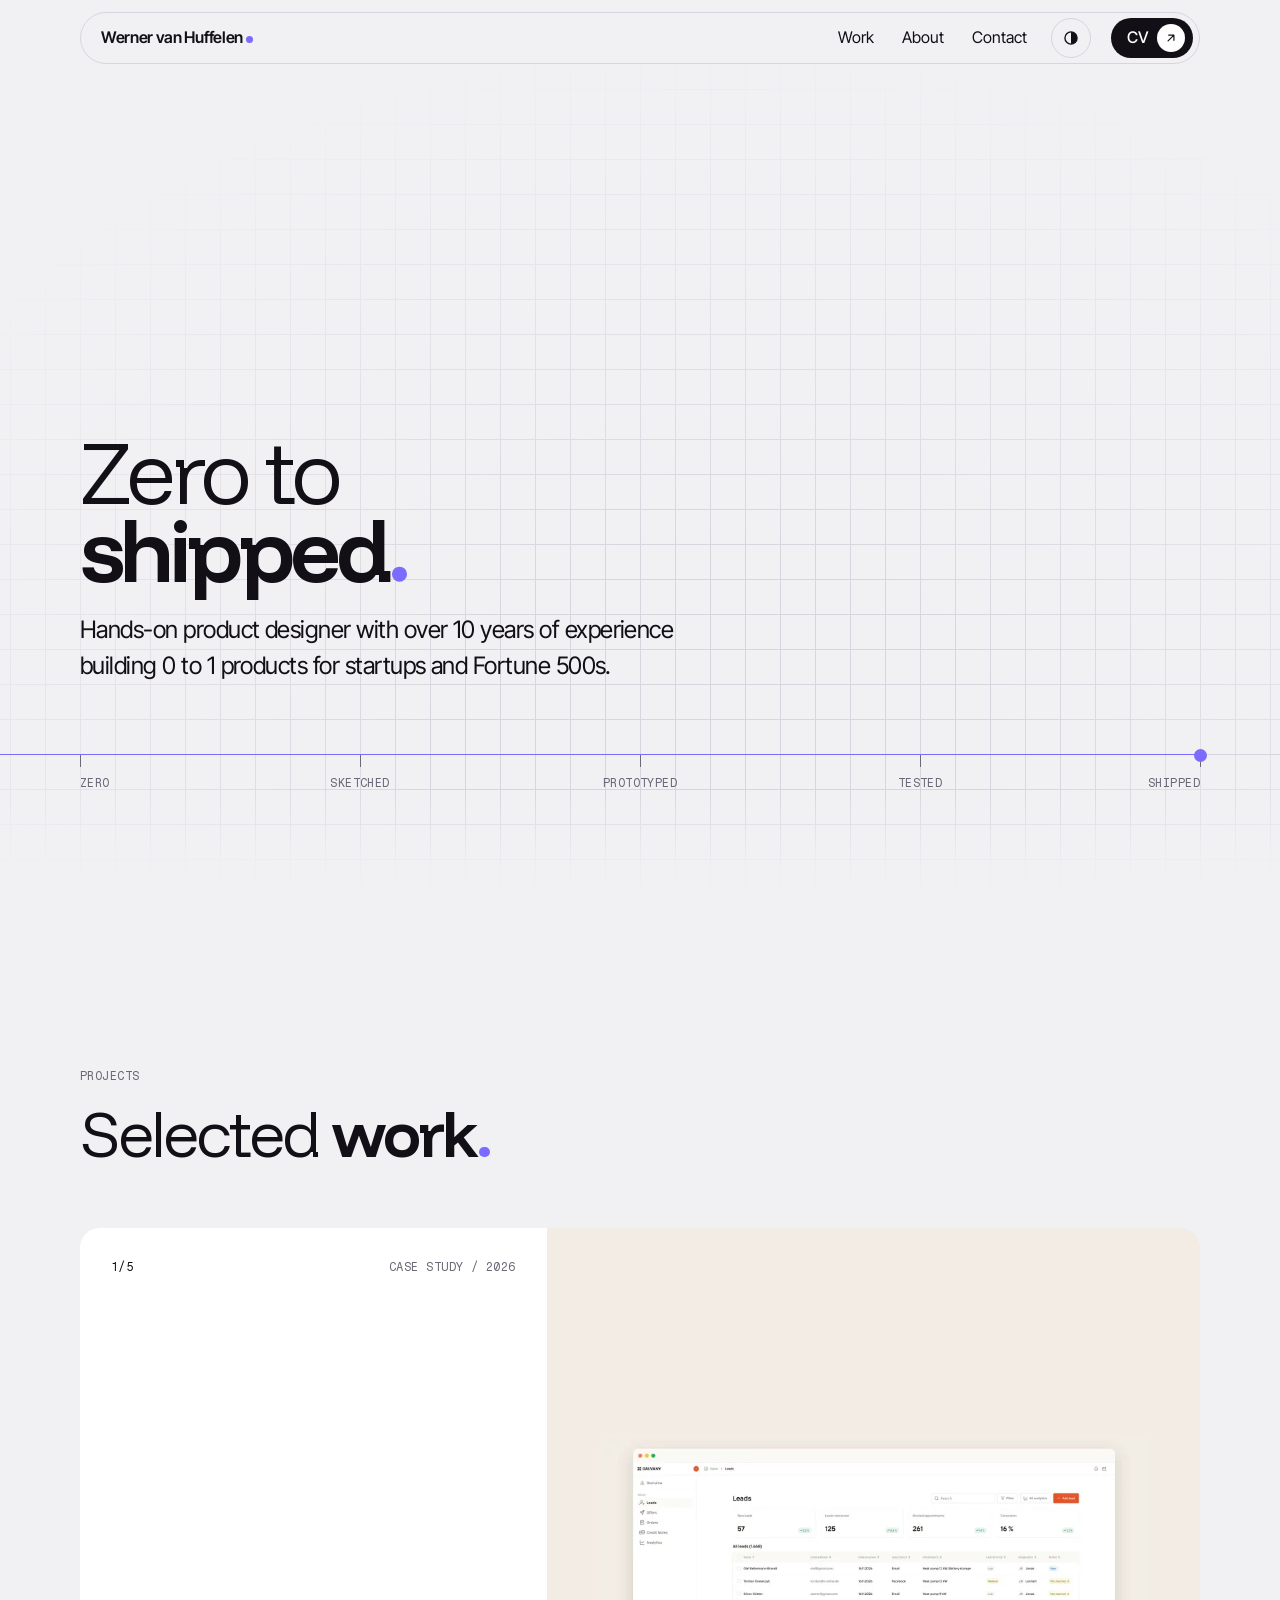
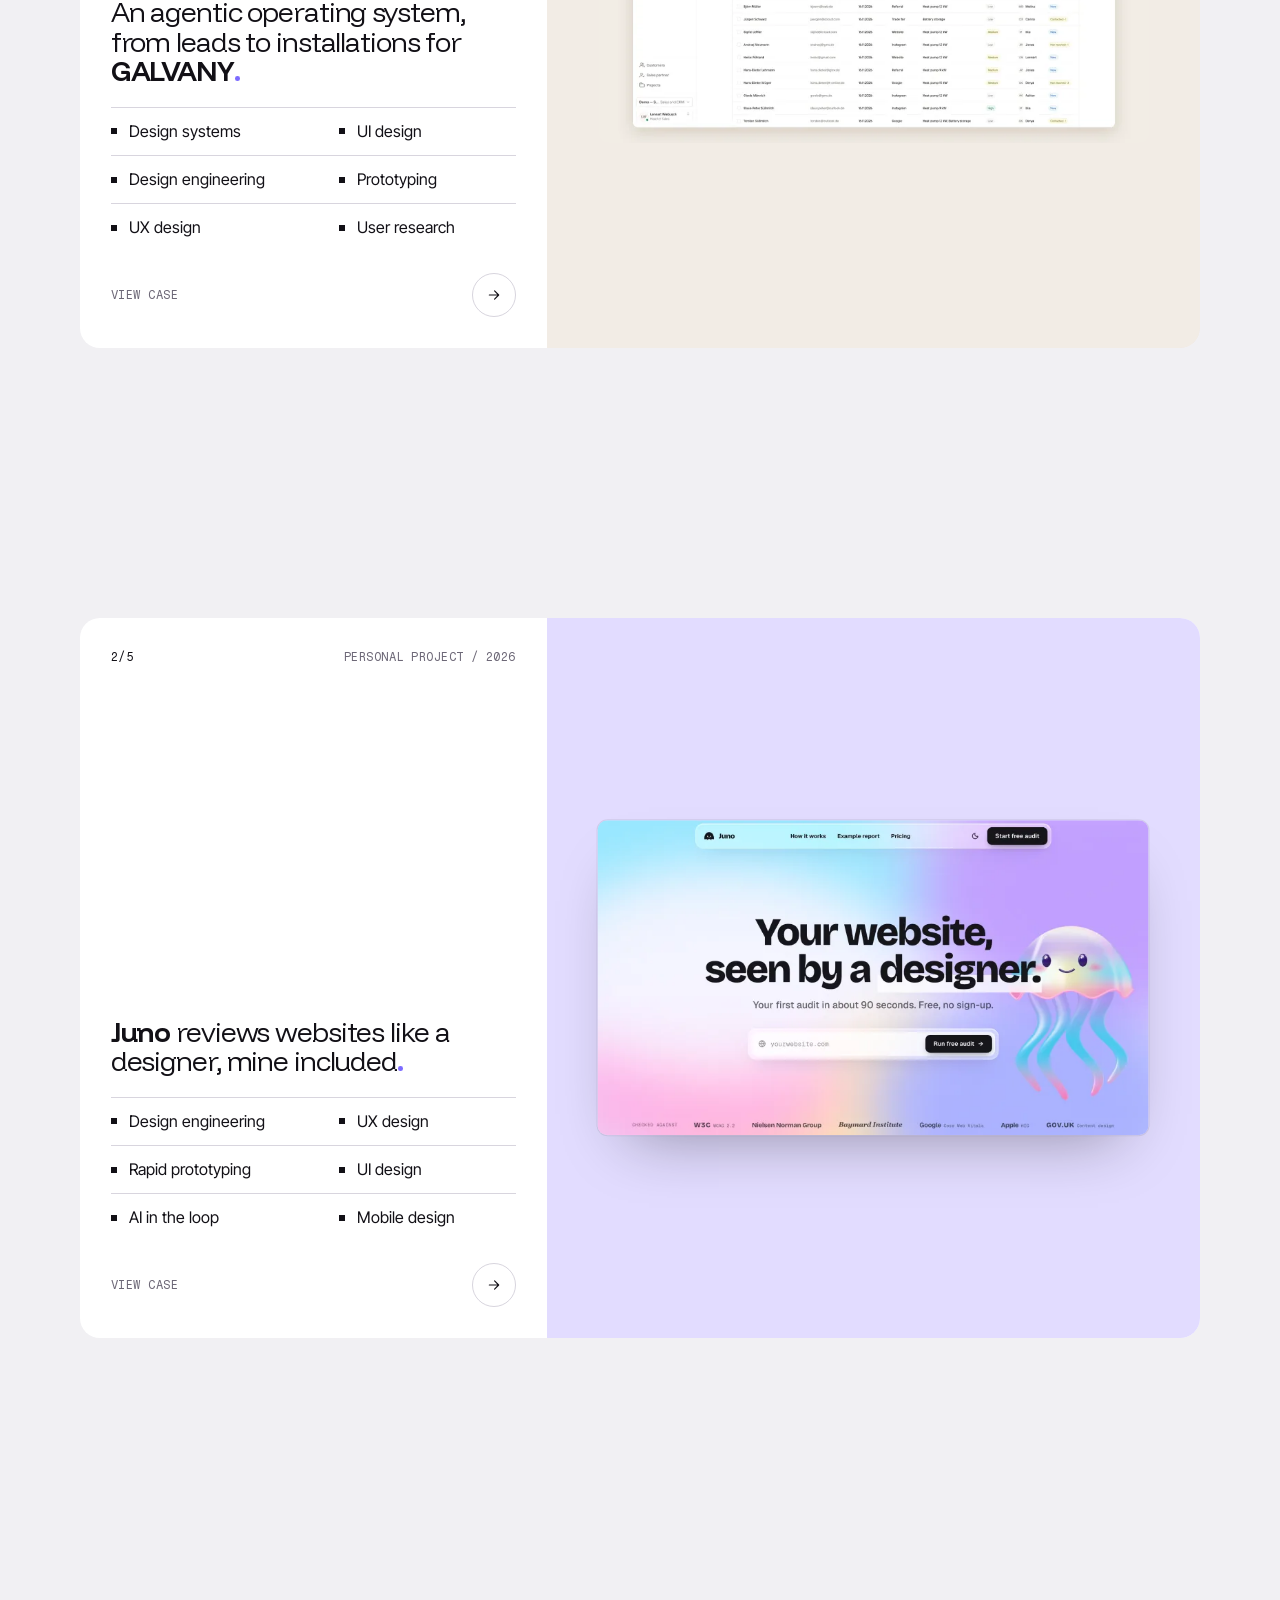
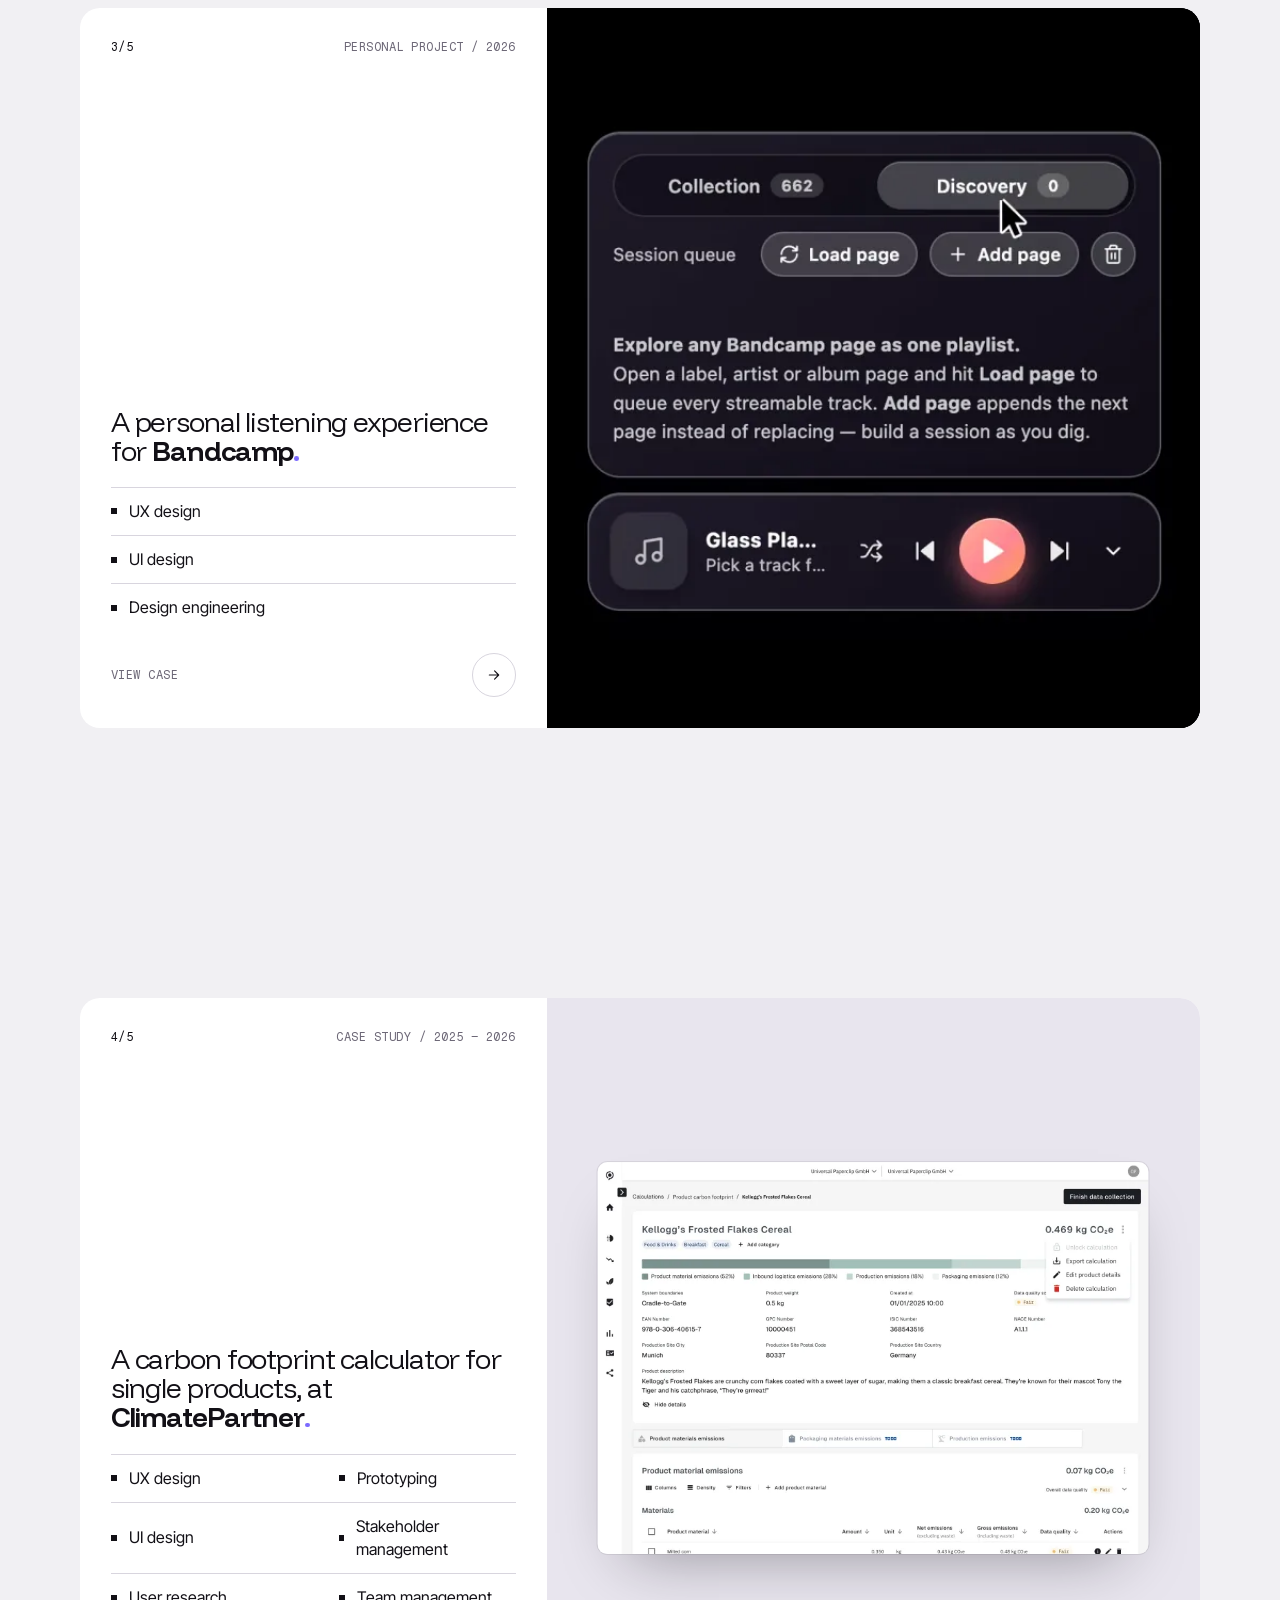
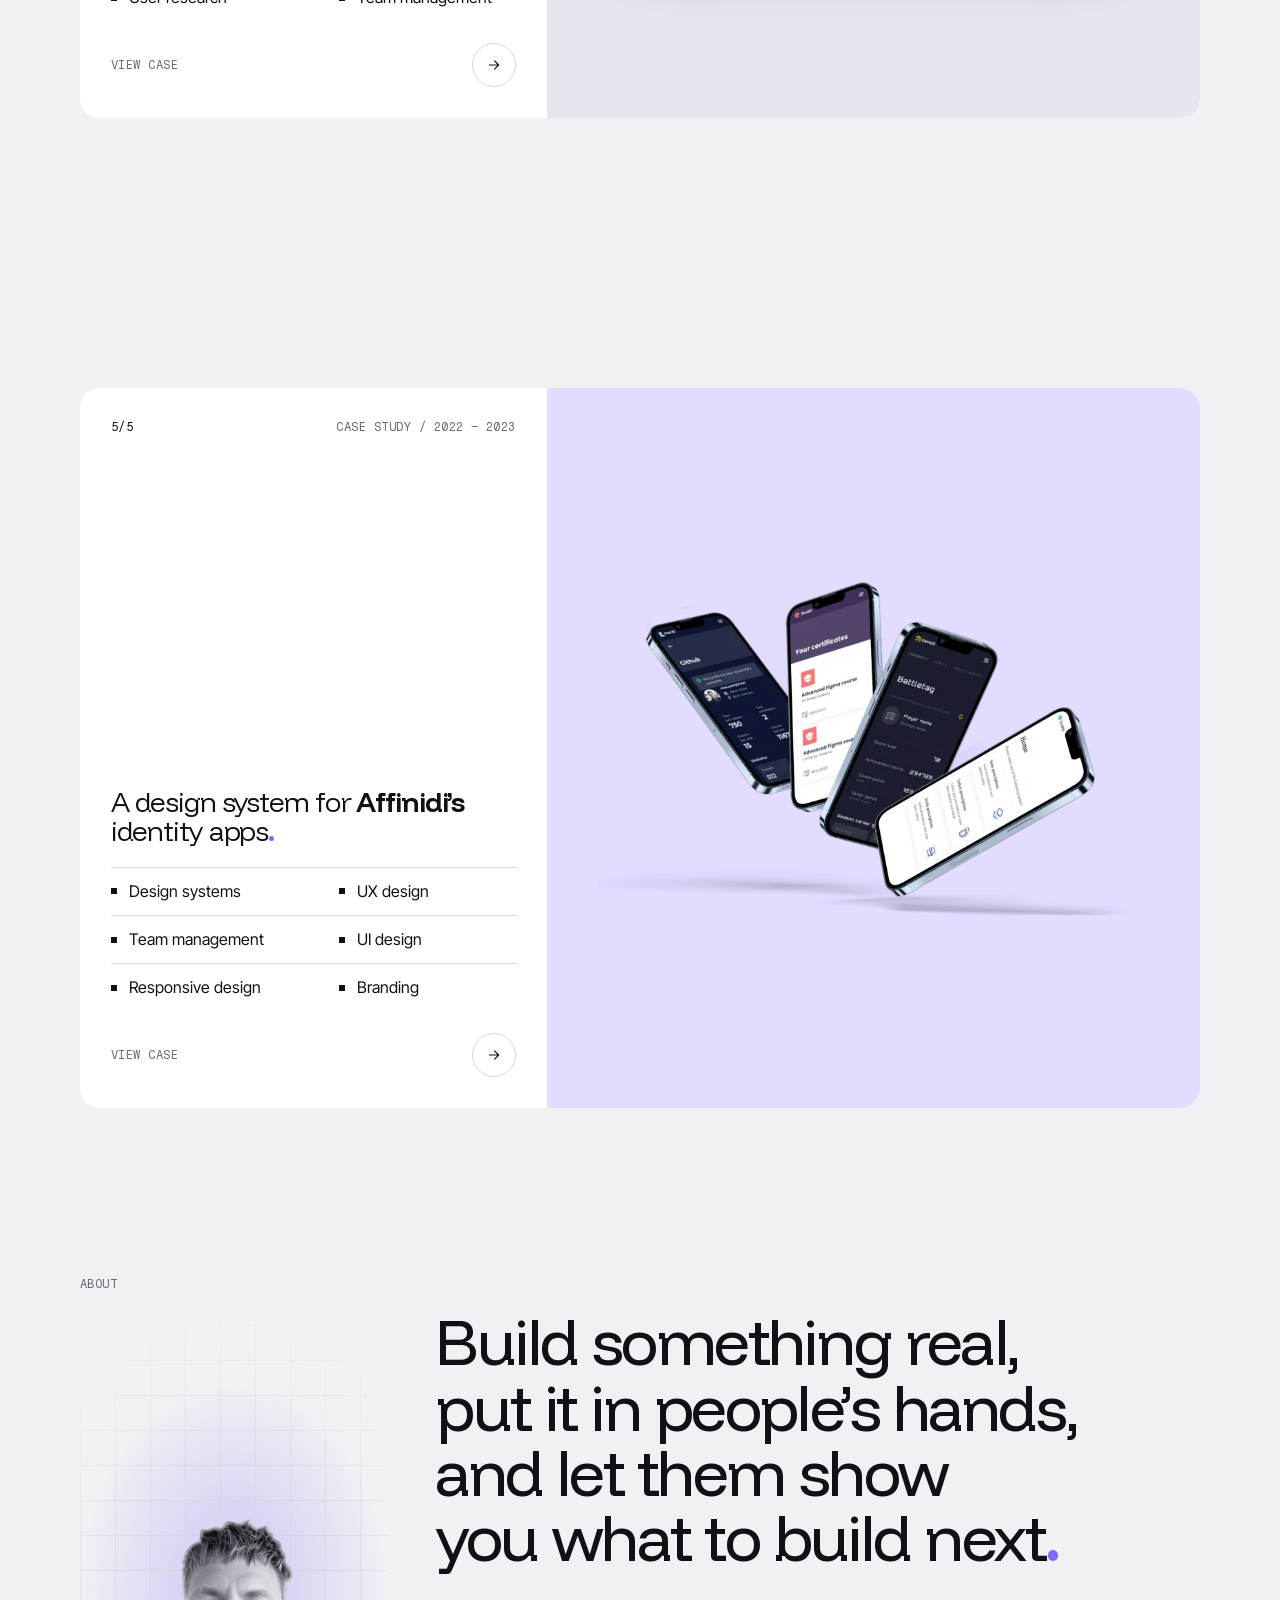
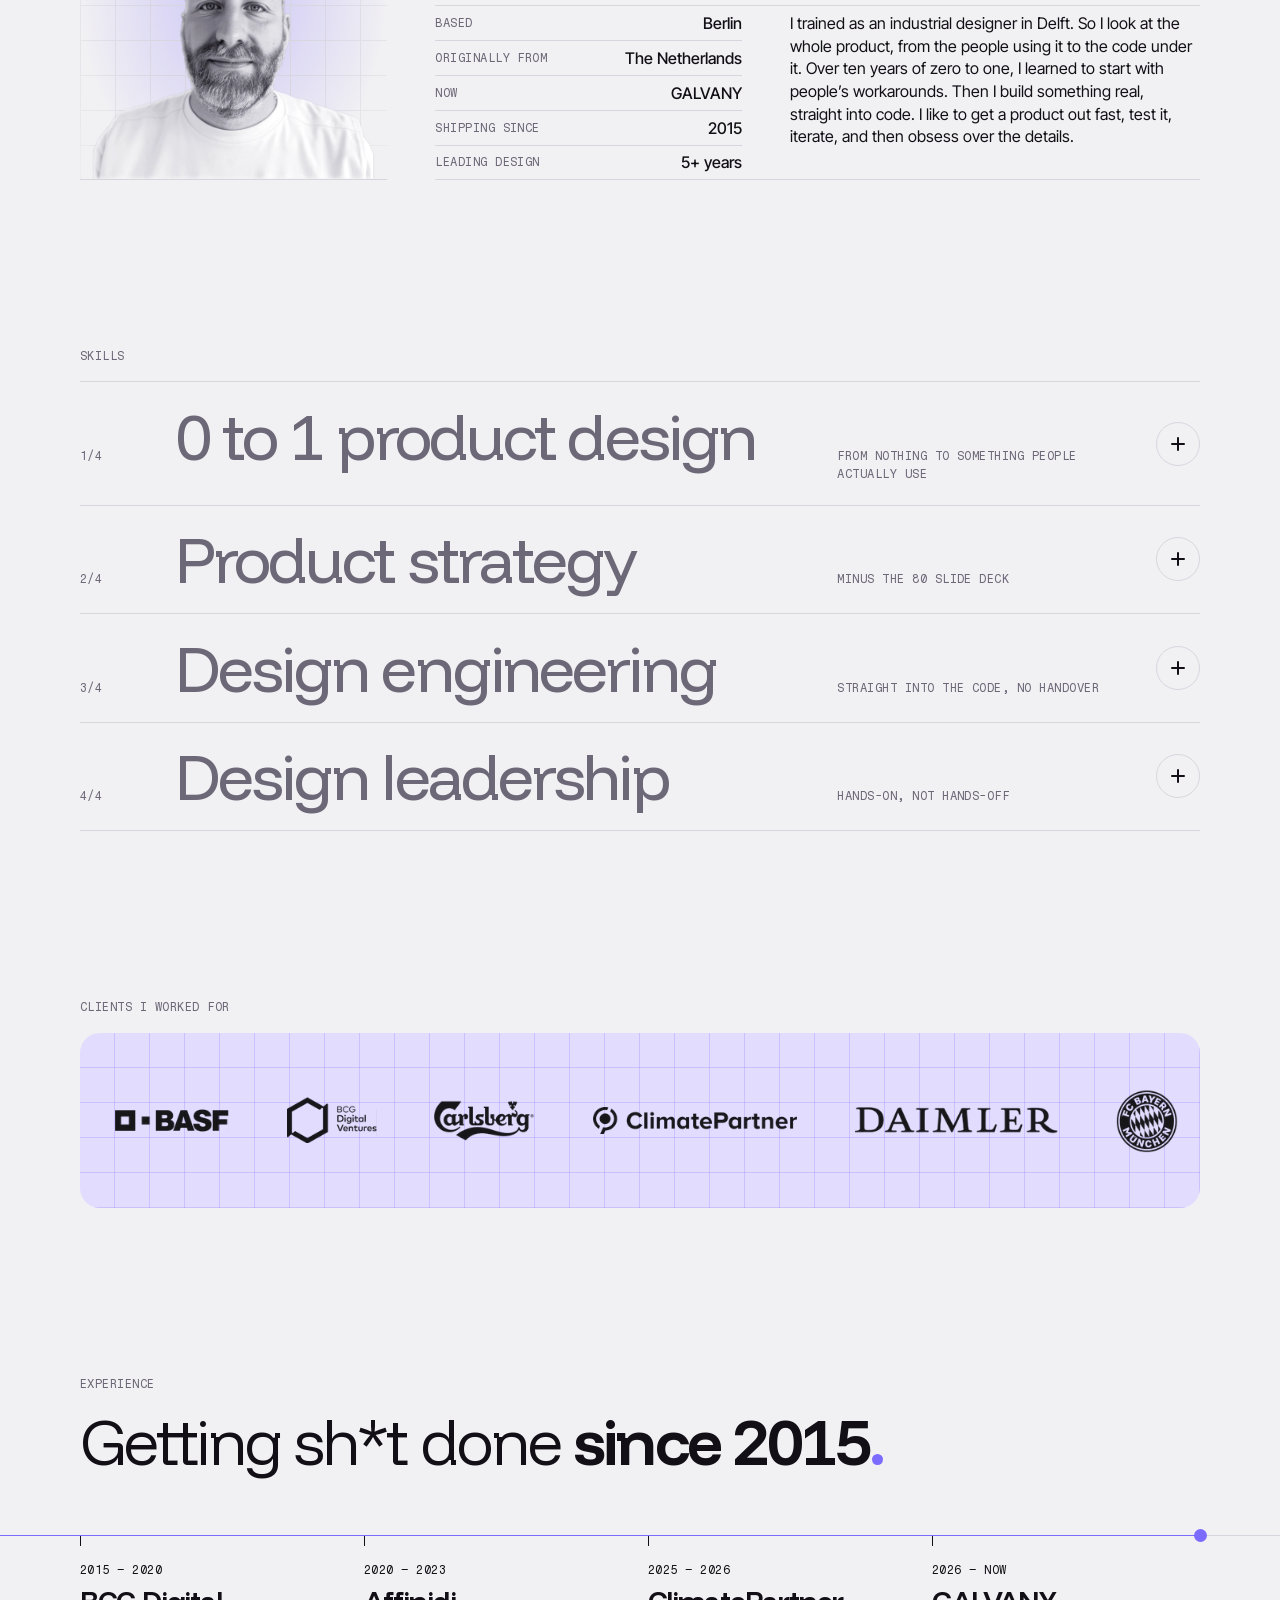
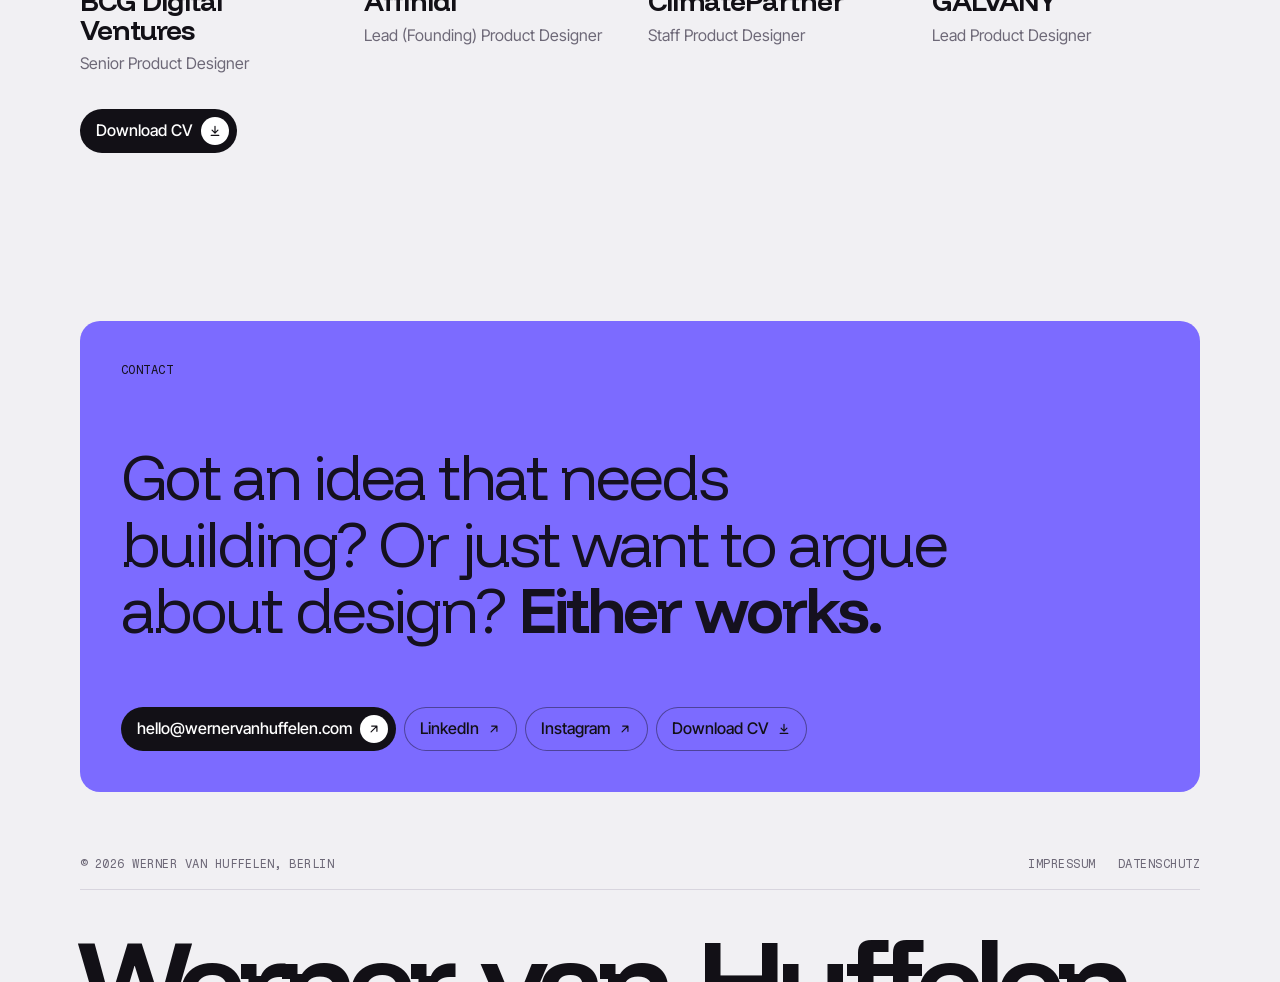
==== commit a4329596: "Type scale, shorter motion, back button and copy updates - One type scale: eight sizes on the 4/8px " ====
--- a/index.html
+++ b/index.html
@@ -14,12 +14,12 @@
 <link rel="preload" href="assets/fonts/funnel-display-latin.woff2" as="font" type="font/woff2" crossorigin>   <!-- the headlines' font, from the site (css/contrast.css; 2026-11-16, was Google Fonts) -->
 <link rel="preconnect" href="https://fonts.googleapis.com"><link rel="preconnect" href="https://fonts.gstatic.com" crossorigin>
 <link rel="stylesheet" href="https://fonts.googleapis.com/css2?family=Inter+Tight:wght@300..700&display=swap">
-<link rel="stylesheet" href="css/contrast.css?v=d108">
+<link rel="stylesheet" href="css/contrast.css?v=d120">
 <script>(function(r){r.classList.add('js');try{var t=localStorage.getItem('theme');if(t==='dark'||t==='light')r.setAttribute('data-theme',t)}catch(e){}})(document.documentElement)</script>
-<script defer src="js/contrast.js?v=d108"></script>
-<link rel="stylesheet" href="css/heroes.css?v=d108">
-<link rel="stylesheet" href="css/heroes-c.css?v=d108">
-<script defer src="js/heroes.js?v=d108"></script>
+<script defer src="js/contrast.js?v=d120"></script>
+<link rel="stylesheet" href="css/heroes.css?v=d120">
+<link rel="stylesheet" href="css/heroes-c.css?v=d120">
+<script defer src="js/heroes.js?v=d120"></script>
 </head>
 <body>
 <a class="skip" href="#main">Skip to content</a>
@@ -43,50 +43,50 @@
 </div>
 
 <section id="work" class="sec" aria-label="Work">
-  <div class="sec-h left"><p class="mono" data-in>Projects</p><h2 class="big" data-in="rise"><span class="w" style="--i:0"><span>Selected</span></span> <span class="w b" style="--i:1"><span>work<span class="sr">.</span><i class="stop" aria-hidden="true"></i></span></span></h2></div>
+  <div class="sec-h left"><div class="mono" data-in>Projects</div><h2 class="big" data-in="rise"><span class="w" style="--i:0"><span>Selected</span></span> <span class="w b" style="--i:1"><span>work<span class="sr">.</span><i class="stop" aria-hidden="true"></i></span></span></h2></div>
   <div class="stack">
     <article class="card" id="p-galvany" style="--i:0">
       <div class="txt">
-        <p class="top mono"><span class="n">1/5</span><span>Case study / 2026</span></p>
+        <div class="top mono"><span class="n">1/5</span><span>Case study / 2026</span></div>
         <div class="hd"><h3 class="big"><a href="/galvany"><span class="w" style="--i:0"><span>An</span></span> <span class="w" style="--i:1"><span>agentic</span></span> <span class="w" style="--i:2"><span>operating</span></span> <span class="w" style="--i:3"><span>system,</span></span> <span class="w" style="--i:4"><span>from</span></span> <span class="w" style="--i:5"><span>leads</span></span> <span class="w" style="--i:6"><span>to</span></span> <span class="w" style="--i:7"><span>installations</span></span> <span class="w" style="--i:8"><span>for</span></span> <span class="w b" style="--i:9"><span>GALVANY<span class="sr">.</span><i class="stop" aria-hidden="true"></i></span></span></a></h3></div>
         <ul class="tags" aria-label="Skills"><li>Design systems</li><li>Design engineering</li><li>UX design</li><li>UI design</li><li>Prototyping</li><li>User research</li></ul>
-        <p class="foot-row"><span class="mono">View case</span><span class="go"><svg viewBox="0 0 24 24" fill="none" stroke="currentColor" stroke-width="2" stroke-linecap="round" stroke-linejoin="round" aria-hidden="true"><path d="M4 12h16M13 5l7 7-7 7"/></svg></span></p>
+        <div class="foot-row"><span class="mono">View case</span><span class="go"><svg viewBox="0 0 24 24" fill="none" stroke="currentColor" stroke-width="2" stroke-linecap="round" stroke-linejoin="round" aria-hidden="true"><path d="M4 12h16M13 5l7 7-7 7"/></svg></span></div>
       </div>
       <div class="panel" style="--tint:var(--mat)"><div class="cshot f-cover sit reel" style="--w:1920;--h:1080;--sit:#f2ece5"><a href="/galvany" tabindex="-1" aria-hidden="true"><img src="assets/cards/galvany-reel-1200.webp" srcset="assets/cards/galvany-reel-800.webp 800w, assets/cards/galvany-reel-1200.webp 1200w, assets/cards/galvany-reel.webp 1920w" sizes="(min-width: 900px) 60vw, (hover: hover) and (pointer: fine) 120vw, 92vw" width="1920" height="1080" alt="" loading="lazy" decoding="async"><video muted playsinline preload="none" disablepictureinpicture loop data-src="assets/cards/galvany-reel.mp4" data-t0="0"></video></a></div></div>
     </article>
     <article class="card" id="p-juno" style="--i:1">
       <div class="txt">
-        <p class="top mono"><span class="n">2/5</span><span>Personal project / 2026</span></p>
+        <div class="top mono"><span class="n">2/5</span><span>Personal project / 2026</span></div>
         <div class="hd"><h3 class="big"><a href="/juno"><span class="w b" style="--i:0"><span>Juno</span></span> <span class="w" style="--i:1"><span>reviews</span></span> <span class="w" style="--i:2"><span>websites</span></span> <span class="w" style="--i:3"><span>like</span></span> <span class="w" style="--i:4"><span>a</span></span> <span class="w" style="--i:5"><span>designer,</span></span> <span class="w" style="--i:6"><span>mine</span></span> <span class="w" style="--i:7"><span>included<span class="sr">.</span><i class="stop" aria-hidden="true"></i></span></span></a></h3></div>
         <ul class="tags" aria-label="Skills"><li>Design engineering</li><li>Rapid prototyping</li><li>AI in the loop</li><li>UX design</li><li>UI design</li><li>Mobile design</li></ul>
-        <p class="foot-row"><span class="mono">View case</span><span class="go"><svg viewBox="0 0 24 24" fill="none" stroke="currentColor" stroke-width="2" stroke-linecap="round" stroke-linejoin="round" aria-hidden="true"><path d="M4 12h16M13 5l7 7-7 7"/></svg></span></p>
+        <div class="foot-row"><span class="mono">View case</span><span class="go"><svg viewBox="0 0 24 24" fill="none" stroke="currentColor" stroke-width="2" stroke-linecap="round" stroke-linejoin="round" aria-hidden="true"><path d="M4 12h16M13 5l7 7-7 7"/></svg></span></div>
       </div>
       <div class="panel lav" style="--tint:var(--lav)"><div class="cshot f-cover" style="--w:2726;--h:1562"><a href="/juno" tabindex="-1" aria-hidden="true"><img src="assets/cards/juno-hero-1200.webp" srcset="assets/cards/juno-hero-800.webp 800w, assets/cards/juno-hero-1200.webp 1200w, assets/cards/juno-hero.webp 2726w" sizes="(min-width: 900px) 60vw, (hover: hover) and (pointer: fine) 120vw, 92vw" width="2726" height="1562" alt="" loading="lazy" decoding="async"></a></div></div>
     </article>
     <article class="card" id="p-bandcamp" style="--i:2">
       <div class="txt">
-        <p class="top mono"><span class="n">3/5</span><span>Personal project / 2026</span></p>
+        <div class="top mono"><span class="n">3/5</span><span>Personal project / 2026</span></div>
         <div class="hd"><h3 class="big"><a href="/bandcamp"><span class="w" style="--i:0"><span>A</span></span> <span class="w" style="--i:1"><span>personal</span></span> <span class="w" style="--i:2"><span>listening</span></span> <span class="w" style="--i:3"><span>experience</span></span> <span class="w" style="--i:4"><span>for</span></span> <span class="w b" style="--i:5"><span>Bandcamp<span class="sr">.</span><i class="stop" aria-hidden="true"></i></span></span></a></h3></div>
         <ul class="tags few" aria-label="Skills"><li>UX design</li><li>UI design</li><li>Design engineering</li></ul>
-        <p class="foot-row"><span class="mono">View case</span><span class="go"><svg viewBox="0 0 24 24" fill="none" stroke="currentColor" stroke-width="2" stroke-linecap="round" stroke-linejoin="round" aria-hidden="true"><path d="M4 12h16M13 5l7 7-7 7"/></svg></span></p>
+        <div class="foot-row"><span class="mono">View case</span><span class="go"><svg viewBox="0 0 24 24" fill="none" stroke="currentColor" stroke-width="2" stroke-linecap="round" stroke-linejoin="round" aria-hidden="true"><path d="M4 12h16M13 5l7 7-7 7"/></svg></span></div>
       </div>
       <div class="panel night" style="--tint:var(--mat)"><div class="cshot f-cover fill reel" style="--w:1920;--h:1080"><a href="/bandcamp" tabindex="-1" aria-hidden="true"><img src="assets/cards/bandcamp-reel-1200.webp" srcset="assets/cards/bandcamp-reel-800.webp 800w, assets/cards/bandcamp-reel-1200.webp 1200w, assets/cards/bandcamp-reel.webp 1920w" sizes="(min-width: 900px) 90vw, 150vw" width="1920" height="1080" alt="" loading="lazy" decoding="async"><video muted playsinline preload="none" disablepictureinpicture data-src="assets/cards/bandcamp-reel.mp4" data-t0="4.5" data-from="0.45" data-to="12.9"></video></a></div></div>
     </article>
     <article class="card" id="p-climatepartner" style="--i:3">
       <div class="txt">
-        <p class="top mono"><span class="n">4/5</span><span>Case study / 2025 – 2026</span></p>
+        <div class="top mono"><span class="n">4/5</span><span>Case study / 2025 – 2026</span></div>
         <div class="hd"><h3 class="big"><a href="/climatepartner"><span class="w" style="--i:0"><span>A</span></span> <span class="w" style="--i:1"><span>carbon</span></span> <span class="w" style="--i:2"><span>footprint</span></span> <span class="w" style="--i:3"><span>calculator</span></span> <span class="w" style="--i:4"><span>for</span></span> <span class="w" style="--i:5"><span>single</span></span> <span class="w" style="--i:6"><span>products,</span></span> <span class="w" style="--i:7"><span>at</span></span> <span class="w b" style="--i:8"><span>ClimatePartner<span class="sr">.</span><i class="stop" aria-hidden="true"></i></span></span></a></h3></div>
         <ul class="tags" aria-label="Skills"><li>UX design</li><li>UI design</li><li>User research</li><li>Prototyping</li><li>Stakeholder management</li><li>Team management</li></ul>
-        <p class="foot-row"><span class="mono">View case</span><span class="go"><svg viewBox="0 0 24 24" fill="none" stroke="currentColor" stroke-width="2" stroke-linecap="round" stroke-linejoin="round" aria-hidden="true"><path d="M4 12h16M13 5l7 7-7 7"/></svg></span></p>
+        <div class="foot-row"><span class="mono">View case</span><span class="go"><svg viewBox="0 0 24 24" fill="none" stroke="currentColor" stroke-width="2" stroke-linecap="round" stroke-linejoin="round" aria-hidden="true"><path d="M4 12h16M13 5l7 7-7 7"/></svg></span></div>
       </div>
       <div class="panel" style="--tint:var(--mat)"><div class="cshot f-cover" style="--w:2880;--h:2048"><a href="/climatepartner" tabindex="-1" aria-hidden="true"><img src="assets/climatepartner/detail-1200.webp" srcset="assets/climatepartner/detail-800.webp 800w, assets/climatepartner/detail-1200.webp 1200w, assets/climatepartner/detail.webp 2880w" sizes="(min-width: 900px) 60vw, (hover: hover) and (pointer: fine) 120vw, 92vw" width="2880" height="2048" alt="" loading="lazy" decoding="async"></a></div></div>
     </article>
     <article class="card" id="p-affinidi" style="--i:4">
       <div class="txt">
-        <p class="top mono"><span class="n">5/5</span><span>Case study / 2022 – 2023</span></p>
+        <div class="top mono"><span class="n">5/5</span><span>Case study / 2022 – 2023</span></div>
         <div class="hd"><h3 class="big"><a href="/affinidi"><span class="w" style="--i:0"><span>A</span></span> <span class="w" style="--i:1"><span>design</span></span> <span class="w" style="--i:2"><span>system</span></span> <span class="w" style="--i:3"><span>for</span></span> <span class="w b" style="--i:4"><span>Affinidi’s</span></span> <span class="w" style="--i:5"><span>identity</span></span> <span class="w" style="--i:6"><span>apps<span class="sr">.</span><i class="stop" aria-hidden="true"></i></span></span></a></h3></div>
         <ul class="tags" aria-label="Skills"><li>Design systems</li><li>Team management</li><li>Responsive design</li><li>UX design</li><li>UI design</li><li>Branding</li></ul>
-        <p class="foot-row"><span class="mono">View case</span><span class="go"><svg viewBox="0 0 24 24" fill="none" stroke="currentColor" stroke-width="2" stroke-linecap="round" stroke-linejoin="round" aria-hidden="true"><path d="M4 12h16M13 5l7 7-7 7"/></svg></span></p>
+        <div class="foot-row"><span class="mono">View case</span><span class="go"><svg viewBox="0 0 24 24" fill="none" stroke="currentColor" stroke-width="2" stroke-linecap="round" stroke-linejoin="round" aria-hidden="true"><path d="M4 12h16M13 5l7 7-7 7"/></svg></span></div>
       </div>
       <div class="panel lav" style="--tint:var(--lav)"><div class="cshot f-cover bare" style="--w:2400;--h:1455"><a href="/affinidi" tabindex="-1" aria-hidden="true"><img src="assets/cards/affinidi-phones-1200.webp" srcset="assets/cards/affinidi-phones-800.webp 800w, assets/cards/affinidi-phones-1200.webp 1200w, assets/cards/affinidi-phones.webp 2400w" sizes="(min-width: 900px) 60vw, (hover: hover) and (pointer: fine) 120vw, 92vw" width="2400" height="1455" alt="" loading="lazy" decoding="async"></a></div></div>
     </article>
@@ -97,7 +97,7 @@
   <h2 class="mono" data-in>About</h2>
   <figure class="portrait" data-in><img src="assets/t/mono/portrait-moon-700.webp" srcset="assets/t/mono/portrait-moon-700.webp 700w, assets/t/mono/portrait-moon-1000.webp 1000w" sizes="(min-width:900px) 32vw, 300px" width="700" height="700" alt="Portrait of Werner van Huffelen" loading="lazy" decoding="async"></figure>
   <p class="say" data-in><span class="w" style="--i:0"><span>Build</span></span> <span class="w" style="--i:1"><span>something</span></span> <span class="w" style="--i:2"><span>real,</span></span> <span class="w" style="--i:3"><span>put</span></span> <span class="w" style="--i:4"><span>it</span></span> <span class="w" style="--i:5"><span>in</span></span> <span class="w" style="--i:6"><span>people’s</span></span> <span class="w" style="--i:7"><span>hands,</span></span> <span class="w" style="--i:8"><span>and</span></span> <span class="w" style="--i:9"><span>let</span></span> <span class="w" style="--i:10"><span>them</span></span> <span class="w" style="--i:11"><span>show</span></span> <span class="w" style="--i:12"><span>you</span></span> <span class="w" style="--i:13"><span>what</span></span> <span class="w" style="--i:14"><span>to</span></span> <span class="w" style="--i:15"><span>build</span></span> <span class="w" style="--i:16"><span>next<span class="sr">.</span><i class="stop" aria-hidden="true"></i></span></span></p>
-  <p class="bio" data-in>I trained as an industrial designer in Delft, so I look at the whole product, from the people using it to the code under it. Over ten years of zero to one, I have learned to start with people’s workarounds and to build something real, straight into code. I like to get a product out fast, test it, iterate, and then obsess over the details.</p>
+  <p class="bio" data-in>I trained as an industrial designer in Delft. So I look at the whole product, from the people using it to the code under it. Over ten years of zero to one, I learned to start with people’s workarounds. Then I build something real, straight into code. I like to get a product out fast, test it, iterate, and then obsess over the details.</p>
   <dl class="facts" data-in style="--d:120">
     <div><dt class="mono">Based</dt><dd>Berlin</dd></div>
     <div><dt class="mono">Originally from</dt><dd>The Netherlands</dd></div>
@@ -108,7 +108,7 @@
 </section>
 
 <section id="skills" class="sec">
-  <h2 class="mono" style="margin-bottom:18px" data-in>Skills</h2>
+  <h2 class="mono" style="margin-bottom:16px" data-in>Skills</h2>
   <ul class="svc">
     <li>
       <h3><button class="head" type="button" aria-expanded="false" aria-controls="sk-p1" id="sk-b1"><span class="n mono">1/4</span><span class="k">0 to 1 product design</span><span class="v mono">From nothing to something people actually use</span><span class="tog" aria-hidden="true"><i></i><i></i></span></button></h3>
@@ -142,30 +142,30 @@
 </section>
 
 <section id="clients" class="sec" aria-labelledby="clients-h">
-  <h2 class="mono" id="clients-h" style="margin-bottom:18px" data-in>Clients I worked for</h2>
-  <div class="strip"><div class="marq"><div class="belt"><div class="track"><img class="on-light" src="assets/logos/mask-group.webp" width="286" height="161" alt="BASF" style="--h:56" decoding="async"><img class="on-dark" src="assets/logos/mask-group-w.webp" width="286" height="161" alt="BASF" style="--h:56" decoding="async"><img class="on-light" src="assets/logos/mask-group-1.webp" width="225" height="115" alt="BCG Digital Ventures" style="--h:40" decoding="async"><img class="on-dark" src="assets/logos/mask-group-1-w.webp" width="225" height="115" alt="BCG Digital Ventures" style="--h:40" decoding="async"><img class="on-light" src="assets/logos/mask-group-2.webp" width="254" height="104" alt="Carlsberg" style="--h:36" decoding="async"><img class="on-dark" src="assets/logos/mask-group-2-w.webp" width="254" height="104" alt="Carlsberg" style="--h:36" decoding="async"><img class="on-light" src="assets/logos/climatepartner.webp" width="510" height="69" alt="ClimatePartner" style="--h:24" decoding="async"><img class="on-dark" src="assets/logos/climatepartner-w.webp" width="510" height="69" alt="ClimatePartner" style="--h:24" decoding="async"><img class="on-light" src="assets/logos/mask-group-3.webp" width="508" height="69" alt="Daimler" style="--h:24" decoding="async"><img class="on-dark" src="assets/logos/mask-group-3-w.webp" width="508" height="69" alt="Daimler" style="--h:24" decoding="async"><img class="on-light" src="assets/logos/group-12.webp" width="157" height="161" alt="FC Bayern München" style="--h:56" decoding="async"><img class="on-dark" src="assets/logos/group-12-w.webp" width="157" height="161" alt="FC Bayern München" style="--h:56" decoding="async"><img class="on-light" src="assets/logos/logo-wordmark.webp" width="250" height="80" alt="GALVANY" style="--h:28" decoding="async"><img class="on-dark" src="assets/logos/logo-wordmark-w.webp" width="250" height="80" alt="GALVANY" style="--h:28" decoding="async"><img class="on-light" src="assets/logos/mask-group-4.webp" width="397" height="69" alt="Sartorius" style="--h:24" decoding="async"><img class="on-dark" src="assets/logos/mask-group-4-w.webp" width="397" height="69" alt="Sartorius" style="--h:24" decoding="async"><img class="on-light" src="assets/logos/mask-group-5.webp" width="140" height="138" alt="Techniker Krankenkasse" style="--h:48" decoding="async"><img class="on-dark" src="assets/logos/mask-group-5-w.webp" width="140" height="138" alt="Techniker Krankenkasse" style="--h:48" decoding="async"><img class="on-light" src="assets/logos/mask-group-6.webp" width="509" height="69" alt="Temasek" style="--h:24" decoding="async"><img class="on-dark" src="assets/logos/mask-group-6-w.webp" width="509" height="69" alt="Temasek" style="--h:24" decoding="async"><img class="on-light" src="assets/logos/mask-group-7.webp" width="136" height="138" alt="Volkswagen" style="--h:48" decoding="async"><img class="on-dark" src="assets/logos/mask-group-7-w.webp" width="136" height="138" alt="Volkswagen" style="--h:48" decoding="async"><img class="on-light" src="assets/logos/mask-group-8.webp" width="414" height="69" alt="Wüstenrot" style="--h:24" decoding="async"><img class="on-dark" src="assets/logos/mask-group-8-w.webp" width="414" height="69" alt="Wüstenrot" style="--h:24" decoding="async"></div></div></div></div>
+  <h2 class="mono" id="clients-h" style="margin-bottom:16px" data-in>Clients I worked for</h2>
+  <div class="strip"><div class="marq"><div class="belt"><div class="track"><img class="on-light" src="assets/logos/mask-group.webp" srcset="assets/logos/mask-group-s.webp 142w, assets/logos/mask-group.webp 286w" sizes="(max-width: 760px) 80px, 114px" width="286" height="161" alt="BASF" style="--h:56" loading="lazy" decoding="async"><img class="on-dark" src="assets/logos/mask-group-w.webp" srcset="assets/logos/mask-group-w-s.webp 142w, assets/logos/mask-group-w.webp 286w" sizes="(max-width: 760px) 80px, 114px" width="286" height="161" alt="BASF" style="--h:56" loading="lazy" decoding="async"><img class="on-light" src="assets/logos/mask-group-1.webp" srcset="assets/logos/mask-group-1-s.webp 113w, assets/logos/mask-group-1.webp 225w" sizes="(max-width: 760px) 63px, 90px" width="225" height="115" alt="BCG Digital Ventures" style="--h:40" loading="lazy" decoding="async"><img class="on-dark" src="assets/logos/mask-group-1-w.webp" srcset="assets/logos/mask-group-1-w-s.webp 113w, assets/logos/mask-group-1-w.webp 225w" sizes="(max-width: 760px) 63px, 90px" width="225" height="115" alt="BCG Digital Ventures" style="--h:40" loading="lazy" decoding="async"><img class="on-light" src="assets/logos/mask-group-2.webp" srcset="assets/logos/mask-group-2-s.webp 127w, assets/logos/mask-group-2.webp 254w" sizes="(max-width: 760px) 71px, 101px" width="254" height="104" alt="Carlsberg" style="--h:36" loading="lazy" decoding="async"><img class="on-dark" src="assets/logos/mask-group-2-w.webp" srcset="assets/logos/mask-group-2-w-s.webp 127w, assets/logos/mask-group-2-w.webp 254w" sizes="(max-width: 760px) 71px, 101px" width="254" height="104" alt="Carlsberg" style="--h:36" loading="lazy" decoding="async"><img class="on-light" src="assets/logos/climatepartner.webp" srcset="assets/logos/climatepartner-s.webp 259w, assets/logos/climatepartner.webp 510w" sizes="(max-width: 760px) 143px, 204px" width="510" height="69" alt="ClimatePartner" style="--h:24" loading="lazy" decoding="async"><img class="on-dark" src="assets/logos/climatepartner-w.webp" srcset="assets/logos/climatepartner-w-s.webp 259w, assets/logos/climatepartner-w.webp 510w" sizes="(max-width: 760px) 143px, 204px" width="510" height="69" alt="ClimatePartner" style="--h:24" loading="lazy" decoding="async"><img class="on-light" src="assets/logos/mask-group-3.webp" srcset="assets/logos/mask-group-3-s.webp 258w, assets/logos/mask-group-3.webp 508w" sizes="(max-width: 760px) 142px, 203px" width="508" height="69" alt="Daimler" style="--h:24" loading="lazy" decoding="async"><img class="on-dark" src="assets/logos/mask-group-3-w.webp" srcset="assets/logos/mask-group-3-w-s.webp 258w, assets/logos/mask-group-3-w.webp 508w" sizes="(max-width: 760px) 142px, 203px" width="508" height="69" alt="Daimler" style="--h:24" loading="lazy" decoding="async"><img class="on-light" src="assets/logos/group-12.webp" srcset="assets/logos/group-12-s.webp 78w, assets/logos/group-12.webp 157w" sizes="(max-width: 760px) 44px, 63px" width="157" height="161" alt="FC Bayern München" style="--h:56" loading="lazy" decoding="async"><img class="on-dark" src="assets/logos/group-12-w.webp" srcset="assets/logos/group-12-w-s.webp 78w, assets/logos/group-12-w.webp 157w" sizes="(max-width: 760px) 44px, 63px" width="157" height="161" alt="FC Bayern München" style="--h:56" loading="lazy" decoding="async"><img class="on-light" src="assets/logos/logo-wordmark.webp" srcset="assets/logos/logo-wordmark-s.webp 125w, assets/logos/logo-wordmark.webp 250w" sizes="(max-width: 760px) 70px, 101px" width="250" height="80" alt="GALVANY" style="--h:28" loading="lazy" decoding="async"><img class="on-dark" src="assets/logos/logo-wordmark-w.webp" srcset="assets/logos/logo-wordmark-w-s.webp 125w, assets/logos/logo-wordmark-w.webp 250w" sizes="(max-width: 760px) 70px, 101px" width="250" height="80" alt="GALVANY" style="--h:28" loading="lazy" decoding="async"><img class="on-light" src="assets/logos/mask-group-4.webp" srcset="assets/logos/mask-group-4-s.webp 201w, assets/logos/mask-group-4.webp 397w" sizes="(max-width: 760px) 111px, 159px" width="397" height="69" alt="Sartorius" style="--h:24" loading="lazy" decoding="async"><img class="on-dark" src="assets/logos/mask-group-4-w.webp" srcset="assets/logos/mask-group-4-w-s.webp 201w, assets/logos/mask-group-4-w.webp 397w" sizes="(max-width: 760px) 111px, 159px" width="397" height="69" alt="Sartorius" style="--h:24" loading="lazy" decoding="async"><img class="on-light" src="assets/logos/mask-group-5.webp" srcset="assets/logos/mask-group-5-s.webp 70w, assets/logos/mask-group-5.webp 140w" sizes="(max-width: 760px) 39px, 56px" width="140" height="138" alt="Techniker Krankenkasse" style="--h:48" loading="lazy" decoding="async"><img class="on-dark" src="assets/logos/mask-group-5-w.webp" srcset="assets/logos/mask-group-5-w-s.webp 70w, assets/logos/mask-group-5-w.webp 140w" sizes="(max-width: 760px) 39px, 56px" width="140" height="138" alt="Techniker Krankenkasse" style="--h:48" loading="lazy" decoding="async"><img class="on-light" src="assets/logos/mask-group-6.webp" srcset="assets/logos/mask-group-6-s.webp 258w, assets/logos/mask-group-6.webp 509w" sizes="(max-width: 760px) 143px, 204px" width="509" height="69" alt="Temasek" style="--h:24" loading="lazy" decoding="async"><img class="on-dark" src="assets/logos/mask-group-6-w.webp" srcset="assets/logos/mask-group-6-w-s.webp 258w, assets/logos/mask-group-6-w.webp 509w" sizes="(max-width: 760px) 143px, 204px" width="509" height="69" alt="Temasek" style="--h:24" loading="lazy" decoding="async"><img class="on-light" src="assets/logos/mask-group-7.webp" srcset="assets/logos/mask-group-7-s.webp 68w, assets/logos/mask-group-7.webp 136w" sizes="(max-width: 760px) 38px, 54px" width="136" height="138" alt="Volkswagen" style="--h:48" loading="lazy" decoding="async"><img class="on-dark" src="assets/logos/mask-group-7-w.webp" srcset="assets/logos/mask-group-7-w-s.webp 68w, assets/logos/mask-group-7-w.webp 136w" sizes="(max-width: 760px) 38px, 54px" width="136" height="138" alt="Volkswagen" style="--h:48" loading="lazy" decoding="async"><img class="on-light" src="assets/logos/mask-group-8.webp" srcset="assets/logos/mask-group-8-s.webp 210w, assets/logos/mask-group-8.webp 414w" sizes="(max-width: 760px) 116px, 166px" width="414" height="69" alt="Wüstenrot" style="--h:24" loading="lazy" decoding="async"><img class="on-dark" src="assets/logos/mask-group-8-w.webp" srcset="assets/logos/mask-group-8-w-s.webp 210w, assets/logos/mask-group-8-w.webp 414w" sizes="(max-width: 760px) 116px, 166px" width="414" height="69" alt="Wüstenrot" style="--h:24" loading="lazy" decoding="async"></div></div></div></div>
 </section>
 
 <section id="experience" class="sec">
-  <div class="sec-h left"><p class="mono" data-in>Experience</p><h2 class="big" data-in="rise"><span class="w" style="--i:0"><span>Getting</span></span> <span class="w" style="--i:1"><span>sh*t</span></span> <span class="w" style="--i:2"><span>done</span></span> <span class="w b" style="--i:3"><span>since</span></span> <span class="w b" style="--i:4"><span>2015<span class="sr">.</span><i class="stop" aria-hidden="true"></i></span></span></h2></div>
+  <div class="sec-h left"><div class="mono" data-in>Experience</div><h2 class="big" data-in="rise"><span class="w" style="--i:0"><span>Getting</span></span> <span class="w" style="--i:1"><span>sh*t</span></span> <span class="w" style="--i:2"><span>done</span></span> <span class="w b" style="--i:3"><span>since</span></span> <span class="w b" style="--i:4"><span>2015<span class="sr">.</span><i class="stop" aria-hidden="true"></i></span></span></h2></div>
   <ol class="xp">
-    <li style="--i:3;--j:0"><p class="y mono">2026 – now</p><h3 class="k">GALVANY</h3><p class="v">Lead Product Designer</p></li>
-    <li style="--i:2;--j:1"><p class="y mono">2025 – 2026</p><h3 class="k">ClimatePartner</h3><p class="v">Staff Product Designer</p></li>
-    <li style="--i:1;--j:2"><p class="y mono">2020 – 2023</p><h3 class="k">Affinidi</h3><p class="v">Lead (Founding) Product Designer</p></li>
-    <li style="--i:0;--j:3"><p class="y mono">2015 – 2020</p><h3 class="k">BCG Digital Ventures</h3><p class="v">Senior Product Designer</p></li>
+    <li style="--i:3;--j:0"><div class="y mono">2026 – now</div><h3 class="k">GALVANY</h3><div class="v">Lead Product Designer</div></li>
+    <li style="--i:2;--j:1"><div class="y mono">2025 – 2026</div><h3 class="k">ClimatePartner</h3><div class="v">Staff Product Designer</div></li>
+    <li style="--i:1;--j:2"><div class="y mono">2020 – 2023</div><h3 class="k">Affinidi</h3><div class="v">Lead (Founding) Product Designer</div></li>
+    <li style="--i:0;--j:3"><div class="y mono">2015 – 2020</div><h3 class="k">BCG Digital Ventures</h3><div class="v">Senior Product Designer</div></li>
   </ol>
-  <p class="xp-cv" data-in style="--d:900"><a class="pill dl" href="cv/Werner-van-Huffelen-CV-web.pdf" download="Werner-van-Huffelen-CV.pdf">Download CV<span class="arr"><svg viewBox="0 0 24 24" fill="none" stroke="currentColor" stroke-width="2" stroke-linecap="round" stroke-linejoin="round" aria-hidden="true"><path d="M12 4v11M7 10.5l5 5 5-5M5.5 19.5h13"/></svg></span></a></p>
+  <div class="xp-cv" data-in style="--d:900"><a class="pill dl" href="cv/Werner-van-Huffelen-CV-web.pdf" download="Werner-van-Huffelen-CV.pdf">Download CV<span class="arr"><svg viewBox="0 0 24 24" fill="none" stroke="currentColor" stroke-width="2" stroke-linecap="round" stroke-linejoin="round" aria-hidden="true"><path d="M12 4v11M7 10.5l5 5 5-5M5.5 19.5h13"/></svg></span></a></div>
 </section>
 
 <section id="contact" class="cta">
-  <p class="mono">Contact</p>
-  <p class="big" data-in="rise"><span class="w" style="--i:0"><span>Got</span></span> <span class="w" style="--i:1"><span>an</span></span> <span class="w" style="--i:2"><span>idea</span></span> <span class="w" style="--i:3"><span>that</span></span> <span class="w" style="--i:4"><span>needs</span></span> <span class="w" style="--i:5"><span>building?</span></span> <span class="w" style="--i:6"><span>Or</span></span> <span class="w" style="--i:7"><span>just</span></span> <span class="w" style="--i:8"><span>want</span></span> <span class="w" style="--i:9"><span>to</span></span> <span class="w" style="--i:10"><span>argue</span></span> <span class="w" style="--i:11"><span>about</span></span> <span class="w" style="--i:12"><span>design</span></span> <span class="w" style="--i:13"><span>systems?</span></span> <span class="w b" style="--i:14"><span>Either</span></span> <span class="w b" style="--i:15"><span>works<span class="sr">.</span><i class="stop" aria-hidden="true"></i></span></span></p>
-  <p class="row"><a class="pill" href="mailto:hello@wernervanhuffelen.com">hello@wernervanhuffelen.com<span class="arr"><svg viewBox="0 0 24 24" fill="none" stroke="currentColor" stroke-width="2" stroke-linecap="round" stroke-linejoin="round" aria-hidden="true"><path d="M7 17 17 7M8 7h9v9"/></svg></span></a><a class="pill ghost" href="https://www.linkedin.com/in/werner-van-huffelen-0047a842/">LinkedIn<span class="arr"><svg viewBox="0 0 24 24" fill="none" stroke="currentColor" stroke-width="2" stroke-linecap="round" stroke-linejoin="round" aria-hidden="true"><path d="M7 17 17 7M8 7h9v9"/></svg></span></a><a class="pill ghost" href="https://www.instagram.com/wernerschnitzel">Instagram<span class="arr"><svg viewBox="0 0 24 24" fill="none" stroke="currentColor" stroke-width="2" stroke-linecap="round" stroke-linejoin="round" aria-hidden="true"><path d="M7 17 17 7M8 7h9v9"/></svg></span></a><a class="pill ghost" href="cv/Werner-van-Huffelen-CV-web.pdf">CV (PDF)<span class="arr"><svg viewBox="0 0 24 24" fill="none" stroke="currentColor" stroke-width="2" stroke-linecap="round" stroke-linejoin="round" aria-hidden="true"><path d="M7 17 17 7M8 7h9v9"/></svg></span></a></p>
+  <div class="mono">Contact</div>
+  <p class="big" data-in="rise"><span class="w" style="--i:0"><span>Got</span></span> <span class="w" style="--i:1"><span>an</span></span> <span class="w" style="--i:2"><span>idea</span></span> <span class="w" style="--i:3"><span>that</span></span> <span class="w" style="--i:4"><span>needs</span></span> <span class="w" style="--i:5"><span>building?</span></span> <span class="w" style="--i:6"><span>Or</span></span> <span class="w" style="--i:7"><span>just</span></span> <span class="w" style="--i:8"><span>want</span></span> <span class="w" style="--i:9"><span>to</span></span> <span class="w" style="--i:10"><span>argue</span></span> <span class="w" style="--i:11"><span>about</span></span> <span class="w" style="--i:12"><span>design?</span></span> <span class="w b" style="--i:13"><span>Either</span></span> <span class="w b" style="--i:14"><span>works<span class="sr">.</span><i class="stop" aria-hidden="true"></i></span></span></p>
+  <div class="row"><a class="pill" href="mailto:hello@wernervanhuffelen.com">hello@wernervanhuffelen.com<span class="arr"><svg viewBox="0 0 24 24" fill="none" stroke="currentColor" stroke-width="2" stroke-linecap="round" stroke-linejoin="round" aria-hidden="true"><path d="M7 17 17 7M8 7h9v9"/></svg></span></a><a class="pill ghost" href="https://www.linkedin.com/in/werner-van-huffelen-0047a842/">LinkedIn<span class="arr"><svg viewBox="0 0 24 24" fill="none" stroke="currentColor" stroke-width="2" stroke-linecap="round" stroke-linejoin="round" aria-hidden="true"><path d="M7 17 17 7M8 7h9v9"/></svg></span></a><a class="pill ghost" href="https://www.instagram.com/wernerschnitzel">Instagram<span class="arr"><svg viewBox="0 0 24 24" fill="none" stroke="currentColor" stroke-width="2" stroke-linecap="round" stroke-linejoin="round" aria-hidden="true"><path d="M7 17 17 7M8 7h9v9"/></svg></span></a><a class="pill ghost dl" href="cv/Werner-van-Huffelen-CV-web.pdf" download="Werner-van-Huffelen-CV.pdf">Download CV<span class="arr"><svg viewBox="0 0 24 24" fill="none" stroke="currentColor" stroke-width="2" stroke-linecap="round" stroke-linejoin="round" aria-hidden="true"><path d="M12 4v11M7 10.5l5 5 5-5M5.5 19.5h13"/></svg></span></a></div>
 </section>
 
 </main>
 <footer class="foot">
-  <p class="row mono"><span>© 2026 Werner van Huffelen, Berlin</span><span><a href="https://www.wernersdesigns.com/impressum">Impressum</a><a href="https://www.wernersdesigns.com/datenschutz">Datenschutz</a></span></p>
+  <div class="row mono"><span>© 2026 Werner van Huffelen, Berlin</span><span><a href="https://www.wernersdesigns.com/impressum">Impressum</a><a href="https://www.wernersdesigns.com/datenschutz">Datenschutz</a></span></div>
   <span class="mark" aria-hidden="true">Werner van Huffelen<i class="stop"></i></span>
 </footer>
 </body>
--- a/css/contrast.css
+++ b/css/contrast.css
@@ -18,8 +18,14 @@
 :root{
   --paper:#f1f0f3; --card:#fff; --ink:#121016; --grey:#6d6877; --faint:#bcb8c6; --line:#d8d5de;
   --mat:#e8e5ee; --lav:#e2dcff; --night:#15111f; --stop:#7c6bff;
-  --m:16px; --g:12px; --r:20px; --rs:10px; --sec:clamp(96px,13vw,200px);
-  --h1:clamp(3.6rem,9.4vw,8.75rem); --h2:clamp(2.4rem,5vw,4.5rem); --h3:clamp(1.75rem,2.8vw,2.5rem);
+  --m:16px; --g:12px; --r:20px; --rs:10px; --sec:round(nearest,clamp(96px,13vw,200px),8px);
+  --h1:clamp(3.6rem,9.4vw,8.75rem); --h2:round(nearest,clamp(40px,5vw,72px),8px); --h3:var(--fs-card);
+  /* the type scale (2026-11-17, Werner, from Juno's brief: "reduce distinct font-size values to 6-8, aligning them to a
+     modular scale"): eight roles, each a token, every fluid one rounded to the 4px or 8px grid. At 1440: 12 labels,
+     16 controls, 20 text, 24 the hero's sentence, 36 the cards' titles and the timeline's names, 72 the section
+     headlines (the About statement among them), 96 the hero, 140 the footer's name; a scale of about 1.15 from 20 */
+  --fs-label:12px; --fs-ui:16px; --fs-body:round(nearest,clamp(16px,1.3vw,20px),4px); --fs-lead:round(nearest,clamp(20px,1.25vw + 6px,32px),4px);
+  --fs-card:round(down,calc((100vw - 2 * var(--m) - 2 * clamp(20px,2.4vw,36px)) * .10),4px);
   --sans:"Inter Tight","Helvetica Neue",Arial,sans-serif; --display:"Funnel Display","Helvetica Neue",Arial,sans-serif; --mono:"Fragment Mono",ui-monospace,Menlo,monospace;
   --out:cubic-bezier(.16,1,.3,1); --back:cubic-bezier(.34,1.56,.64,1);
   --on-ink:#fff; --sh:18,16,22; color-scheme:light;                         /* --on-ink: what stands on ink (a pill's label); --sh: shadows, as r,g,b */
@@ -42,6 +48,8 @@
   }
 }
 @media (min-width:761px){ :root{ --m:20px; --g:16px; } }
+@media (min-width:600px){ :root{ --fs-card:round(down,calc((100vw - 2 * var(--m) - 2 * clamp(20px,2.4vw,36px)) * .059),4px); } }
+@media (min-width:900px){ :root{ --fs-card:round(down,calc(((100vw - 2 * var(--m)) * 5 / 12 - 2 * clamp(20px,2.4vw,36px)) * .078),4px); } }   /* the cards' text: 5 of 12 columns, less its padding */
 /* 2026-11-15 (Werner: "increase the padding on the desktop version to 80px left and right"): the page margin grows from
    20px at 900px wide to 80px at 1200px and stays there, so a laptop narrower than that is not squeezed */
 @media (min-width:900px){ :root{ --m:clamp(20px,calc(20px + (100vw - 900px) * .2),80px); } }
@@ -57,7 +65,7 @@
 .sr{position:absolute;width:1px;height:1px;overflow:hidden;clip-path:inset(50%);white-space:nowrap}
 .skip{position:fixed;left:var(--m);top:-100px;z-index:50;display:flex;align-items:center;min-height:44px;padding:0 16px;background:var(--ink);color:var(--on-ink);border-radius:8px}
 .skip:focus{top:8px}   /* fixed (2026-11-16, Juno's audit: "not reachable with Tab"): it shows at the top of the screen however far the page is scrolled, 44px tall like a finger's tap */
-.mono{font:400 .6875rem/1.45 var(--mono);letter-spacing:.04em;text-transform:uppercase;color:var(--grey)}
+.mono{font:400 var(--fs-label)/1.45 var(--mono);letter-spacing:.04em;text-transform:uppercase;color:var(--grey)}
 .grid{display:grid;grid-template-columns:repeat(12,minmax(0,1fr));column-gap:var(--g)}
 
 /* the full stop; a pin is the same dot where two construction lines cross */
@@ -74,11 +82,11 @@
 .w>span{display:inline-block}
 
 /* buttons: a pill and its arrow */
-.pill{display:inline-flex;align-items:center;gap:10px;height:44px;padding:0 8px 0 18px;border-radius:999px;background:var(--ink);color:var(--on-ink);font-weight:500;font-size:.9375rem;transition:background .25s var(--out),color .25s var(--out)}
-.pill .arr{display:grid;place-items:center;width:28px;height:28px;border-radius:50%;background:var(--on-ink);color:var(--ink);transition:transform .35s var(--out)}
+.pill{display:inline-flex;align-items:center;gap:8px;height:44px;padding:0 8px 0 16px;border-radius:999px;background:var(--ink);color:var(--on-ink);font-weight:500;font-size:var(--fs-ui);transition:background .2s var(--out),color .2s var(--out)}
+.pill .arr{display:grid;place-items:center;width:28px;height:28px;border-radius:50%;background:var(--on-ink);color:var(--ink);transition:transform .2s var(--out)}
 .pill svg,.go svg{width:14px;height:14px}
 .pill:hover{background:var(--stop);color:var(--on-stop)} .pill:hover .arr{transform:rotate(45deg)}
-.go{display:grid;place-items:center;width:44px;height:44px;border-radius:50%;border:1px solid var(--line);transition:background .25s var(--out),color .25s var(--out),border-color .25s var(--out)}
+.go{display:grid;place-items:center;width:44px;height:44px;border-radius:50%;border:1px solid var(--line);transition:background .2s var(--out),color .2s var(--out),border-color .2s var(--out)}
 .ln{text-decoration:underline;text-decoration-thickness:1px;text-underline-offset:4px;text-decoration-color:var(--faint)}
 .ln:hover{text-decoration-color:currentColor}
 
@@ -94,12 +102,12 @@
 .nav.is-small .sur{display:none;opacity:0}
 @starting-style{ .nav.grown .brand .sur{opacity:0} }
 .nav .links{display:flex;gap:4px;margin-left:auto}
-.nav .links a{padding:8px 12px;border-radius:999px;font-size:.9375rem;transition:background .2s}
+.nav .links a{padding:8px 12px;border-radius:999px;font-size:var(--fs-ui);transition:background .2s}
 .nav .links a:hover{background:var(--mat)}
-.nav .pill{height:40px;font-size:.875rem}
+.nav .pill{height:40px;font-size:var(--fs-ui)}
 /* the light and dark button (2026-11-15): a circle half filled, the page's dot turned into a switch */
-.mode{display:grid;place-items:center;flex:none;width:40px;height:40px;border-radius:50%;border:1px solid var(--line);transition:background .25s var(--out),border-color .25s var(--out),color .25s var(--out)}
-.mode svg{width:18px;height:18px;transition:transform .6s var(--out)}
+.mode{display:grid;place-items:center;flex:none;width:40px;height:40px;border-radius:50%;border:1px solid var(--line);transition:background .2s var(--out),border-color .2s var(--out),color .2s var(--out)}
+.mode svg{width:18px;height:18px;transition:transform .2s var(--out)}
 .mode:hover{background:var(--mat)}
 .mode[aria-pressed="true"] svg{transform:rotate(180deg)}
 .nav .mode{margin-left:-8px}                                                 /* closer to the links than the nav's gap: it belongs with them */
@@ -108,7 +116,7 @@
    past the screen's edge, 42px at 320 (2026-11-15). Below 375px About goes from the nav (it is one scroll down) and the
    gaps close a little */
 @media (max-width:374px){ .nav .links a[href$="#about"]{display:none} .nav{gap:8px} .nav .mode{margin-left:0} }
-@media (min-width:375px) and (max-width:389px){ .nav{gap:10px} .nav .links a{padding-inline:6px} }
+@media (min-width:375px) and (max-width:399px){ .nav{gap:10px} .nav .links a{padding-inline:6px} }   /* to 399px since the links are 16px (2026-11-17, the type scale): at 390 the CV pill touched the nav's edge */
 /* a finger's tap (2026-11-16, Juno's audit: the light and dark button and the CV pill were 40px): on a phone, and on
    any touch screen, the nav's buttons and links are 44px tall in a nav of 56px. On a phone the button sits the 4px it
    grew closer to the links, so the nav still fits at 320 and 375 */
@@ -129,7 +137,7 @@
 .hero-top{row-gap:20px;align-items:end}
 .hero-top>*{grid-column:1 / -1}
 .hero h1{font-size:var(--h1);line-height:.88;letter-spacing:-.055em}
-.lede{font-size:clamp(1.0625rem,1.4vw,1.3125rem);line-height:1.28;letter-spacing:-.015em;max-width:21em;text-wrap:pretty}
+.lede{font-size:var(--fs-body);line-height:1.28;letter-spacing:-.015em;max-width:21em;text-wrap:pretty}
 @media (min-width:900px){
   .hero-top>h1{grid-column:1 / span 8}
   .hero-top>.lede{grid-column:9 / span 4;padding-bottom:.7em}
@@ -144,10 +152,10 @@
 .mosaic{display:grid;grid-template-columns:repeat(3,1fr)}
 .tile{position:relative;display:block;aspect-ratio:4 / 5;overflow:hidden;background:var(--mat)}
 .tile.night{background:var(--night)}
-.tile img{width:100%;height:100%;object-fit:cover;object-position:var(--pos,50% 50%);transition:transform .9s var(--out)}
+.tile img{width:100%;height:100%;object-fit:cover;object-position:var(--pos,50% 50%);transition:transform .4s var(--out)}
 .tile.fit img{object-fit:contain;padding:14% 12% 0;object-position:50% 0}
 .tile:hover img{transform:scale(1.06)}
-.tile .tag{position:absolute;left:8px;bottom:8px;padding:4px 8px;border-radius:999px;background:var(--paper);color:var(--ink);transform:translateY(140%);transition:transform .4s var(--out)}
+.tile .tag{position:absolute;left:8px;bottom:8px;padding:4px 8px;border-radius:999px;background:var(--paper);color:var(--ink);transform:translateY(140%);transition:transform .2s var(--out)}
 .tile:hover .tag,.tile:focus-visible .tag{transform:none}
 @media (hover:none){ .tile .tag{transform:none} }
 @media (max-width:760px){ .tile .nm{display:none} }      /* on a phone the number is enough */
@@ -178,9 +186,7 @@
 /* 2026-11-15 (Werner): a card's name and line are now its case page's headline (bold part, light part, the violet
    full stop), at the size the name had */
 .card .txt{container-type:inline-size}
-.card h3.big{font-weight:300;letter-spacing:-.04em;line-height:1.04;max-width:none;text-wrap:wrap;font-size:7.8cqi}
-@media (max-width:599px){ .card h3.big{font-size:10cqi} }
-@media (min-width:600px) and (max-width:899px){ .card h3.big{font-size:5.9cqi} }
+.card h3.big{font-weight:300;letter-spacing:-.04em;line-height:1.04;max-width:none;text-wrap:wrap;font-size:var(--fs-card)}
 /* (2026-11-16, Werner: "make sure the titles on the project cards are the same size on all breakpoints, make sure they
    fill the fullwidth of the card") one size for all five cards, a share of the card's text width (cqi: .txt is the
    container), so they match each other at every width and wrap across the whole of it: 7.8% beside the picture (36px
@@ -191,9 +197,9 @@
    Until then each title was fitted to its own lines by js/contrast.js, so the five came out at five sizes */
 /* before: clamp(1.75rem,2.8vw,4rem), which kept growing past 1440px wide, to 64px (2026-11-16, Werner: "the title on the project cards should be larger on the larger breakpoints"); it stopped at 40px. Then the whole width of the card's text (js/contrast.js fits the size so its lines fill it; it was held to 16em) */
 .card h3 a::after{content:"";position:absolute;inset:0;z-index:1}
-.card .line{font-size:clamp(1.0625rem,1.35vw,1.25rem);line-height:1.3;letter-spacing:-.015em;color:var(--grey);max-width:24em;text-wrap:pretty}
+.card .line{font-size:var(--fs-body);line-height:1.3;letter-spacing:-.015em;color:var(--grey);max-width:24em;text-wrap:pretty}
 .card .hd{margin-top:auto}                                               /* 2026-11-14 (Werner): name and line sit right above the list, not under the counter */
-.tags li{display:flex;align-items:center;gap:12px;padding-block:11px;border-top:1px solid var(--line);font-size:.9375rem}
+.tags li{display:flex;align-items:center;gap:12px;padding-block:12px;border-top:1px solid var(--line);font-size:var(--fs-ui)}
 .tags li::before{content:"";width:6px;height:6px;background:var(--ink)}
 /* a card's tags: the skills the case used, from the CV's list and the Skills section's. Down one list; where the card's text
    column is wide enough (on a phone and in the 900 to 1099px band, where it is not, it stays one list), in two columns of three */
@@ -218,14 +224,14 @@
    The caps follow --zs, so a picture is as sharp zoomed as before */
 @media (min-width:1600px){ .cshot:not(.bare){--zs:1.2} }
 @media (min-width:2200px){ .cshot:not(.bare){--zs:1.12} }
-.cshot img{position:absolute;inset:0;margin:auto;width:auto;height:auto;max-width:min(calc(100% - 2 * var(--pad)),var(--cap));max-height:min(calc(100% - 2 * var(--pad)),var(--caph));border-radius:10px;box-shadow:0 0 0 1px rgba(var(--sh),.08),0 30px 60px -30px rgba(var(--sh),.4);transform-origin:0 50%}
+.cshot img{position:absolute;left:50%;top:50%;translate:-50% -50%;width:auto;height:auto;max-width:min(calc(100% - 2 * var(--pad)),var(--cap));max-height:min(calc(100% - 2 * var(--pad)),var(--caph));border-radius:10px;box-shadow:0 0 0 1px rgba(var(--sh),.08),0 30px 60px -30px rgba(var(--sh),.4);transform-origin:0 50%}
 .cshot.bare img{border-radius:0;box-shadow:none;transform-origin:50% 50%}   /* Bandcamp's two panels grow from their middle; a screen grows from its left edge, staying centred (Werner, 2026-11-16) */
 @media (max-width:899px){ .cshot img{transform-origin:50% 50%} }   /* where the picture sits above the text, every picture grows from its middle (2026-11-16, Werner: "on breakpoints where the image on the project cards sits above the text, ... grow from the center instead of top left") */
 /* the Bandcamp card's reel (2026-11-16, Werner: "add this product reel on the bandcamp player project card instead of
    the image"): the video lies on its still, in the same box (the still's sizing, in the .cshot's own units), and shows
    once it plays; it comes in and zooms with the still, from the same point (js/contrast.js loads and plays it) */
 .cshot.reel{container-type:size}
-.cshot video{position:absolute;inset:0;margin:auto;z-index:3;width:min(calc(100cqw - 2 * var(--pad)),var(--cap),calc((100cqh - 2 * var(--pad)) * var(--w) / var(--h)));height:auto;aspect-ratio:var(--w) / var(--h);border-radius:10px;object-fit:cover;pointer-events:none;opacity:0;transform-origin:0 50%;transition:opacity .4s var(--out),transform .9s var(--out)}
+.cshot video{position:absolute;left:50%;top:50%;translate:-50% -50%;z-index:3;width:min(calc(100cqw - 2 * var(--pad)),var(--cap),calc((100cqh - 2 * var(--pad)) * var(--w) / var(--h)));height:auto;aspect-ratio:var(--w) / var(--h);border-radius:10px;object-fit:cover;pointer-events:none;opacity:0;transform-origin:0 50%;transition:opacity .4s var(--out),transform .4s var(--out)}
 .cshot video.is-on{opacity:1}
 @media (max-width:899px){ .cshot video{transform-origin:50% 50%} }
 /* and the reel fills its panel, edge to edge on black (2026-11-16, Werner: "when you zoom in to the player it becomes full
@@ -238,11 +244,11 @@
    the card; no shadow of its own, as the window has one. Where the reel zooms in, the screen keeps its rounded corners */
 .cshot.sit{background:var(--sit)}
 .cshot.sit img,.cshot.sit video{box-shadow:none}
-.cshot.fill img,.cshot.fill video{inset:0;margin:0;width:100%;height:100%;max-width:none;max-height:none;aspect-ratio:auto;object-fit:cover;border-radius:0;box-shadow:none;transform-origin:50% 50%}
+.cshot.fill img,.cshot.fill video{inset:0;margin:0;translate:none;width:100%;height:100%;max-width:none;max-height:none;aspect-ratio:auto;object-fit:cover;border-radius:0;box-shadow:none;transform-origin:50% 50%}
 /* only the picture takes the pointer, above the card's link layer (h3 a::after) */
 .cshot{pointer-events:none} .cshot img{z-index:2;pointer-events:auto}
 @media (prefers-reduced-motion:no-preference){
-  .js .cshot img{transition:opacity .9s var(--out),transform .9s var(--out)}
+  .js .cshot img{transition:opacity .4s var(--out),transform .4s var(--out)}
   .js .cshot:not(.in) img{opacity:0;transform:translateY(24px)} .js .cshot:not(.in) video{transform:translateY(24px)}
   @media (hover:hover) and (pointer:fine){ .cshot.in img:hover,.cshot.in img:hover + video{transform:scale(var(--zs))} }
 }
@@ -267,7 +273,11 @@
 
 /* the lightbox (js/contrast.js, 2026-11-15): a case page's pictures open large on a dark layer */
 .mat.zoom{cursor:zoom-in}
-.mat.zoom:focus-visible{outline:2px solid var(--stop);outline-offset:3px}
+/* the enlarge button over each picture (js, 2026-11-17: a real button, where the frame was a div acting as one). Its
+   focus ring is drawn on the frame, outside the picture as before; without :has, inside the picture */
+.enlarge{position:absolute;inset:0;z-index:4;width:100%;height:100%;padding:0;border:0;background:transparent;cursor:zoom-in}
+.enlarge:focus-visible{outline:2px solid var(--stop);outline-offset:-4px}
+@supports selector(:has(a)){ .enlarge:focus-visible{outline:none} .mat.zoom:has(.enlarge:focus-visible){outline:2px solid var(--stop);outline-offset:3px} }
 html.lb-open{overflow:hidden}
 .lb{position:fixed;inset:0;width:100%;max-width:none;height:100%;max-height:none;margin:0;padding:clamp(56px,6vw,80px) clamp(16px,6vw,96px) clamp(20px,3vw,40px);border:0;background:#121016;color:#fff;overflow:hidden}   /* solid: the page behind showed through as clutter */
 .lb[open]{display:grid;place-items:center}
@@ -276,7 +286,7 @@
 .lb img{display:block;max-width:100%;max-height:calc(100dvh - clamp(56px,6vw,80px) - clamp(20px,3vw,40px) - 40px);width:auto;height:auto;border-radius:8px;cursor:zoom-out}
 .lb img.pad{padding:clamp(16px,3vw,48px);border-radius:var(--r)}
 .lb figcaption{color:rgba(255,255,255,.62);white-space:pre;text-align:center}
-.lb button{position:absolute;display:grid;place-items:center;width:44px;height:44px;border-radius:50%;border:1px solid rgba(255,255,255,.28);color:#fff;background:rgba(18,16,22,.5);cursor:pointer;transition:background .25s var(--out),border-color .25s var(--out)}
+.lb button{position:absolute;display:grid;place-items:center;width:44px;height:44px;border-radius:50%;border:1px solid rgba(255,255,255,.28);color:#fff;background:rgba(18,16,22,.5);cursor:pointer;transition:background .2s var(--out),border-color .2s var(--out)}
 .lb button:hover{background:var(--stop);border-color:var(--stop);color:var(--on-stop)}
 .lb button svg{width:18px;height:18px}
 .lb .lb-x{top:clamp(12px,1.6vw,20px);right:clamp(12px,1.6vw,20px)}
@@ -285,7 +295,7 @@
 @media (max-width:760px){ .lb .lb-p,.lb .lb-n{top:auto;bottom:16px;margin:0} .lb{padding-bottom:76px} .lb img{max-height:calc(100dvh - 56px - 76px - 40px)} }
 @media (prefers-reduced-motion:no-preference){
   .lb[open]{animation:lbfade .3s var(--out)}
-  .lb img.lb-in{animation:lbzoom .45s var(--out)}
+  .lb img.lb-in{animation:lbzoom .4s var(--out)}
   @keyframes lbfade{from{opacity:0}}
   @keyframes lbzoom{from{opacity:0;transform:scale(.96)}}
   /* (2026-11-16, motion audit) stepping to the next picture: a short fade from .4, no zoom (with a key, nothing:
@@ -300,7 +310,7 @@
 
 /* a screen: whole, at its own proportions; several states step through, the caption names them */
 .mat{position:relative;overflow:hidden;border-radius:var(--rs)}
-.frame{position:absolute;inset:0;display:flex;align-items:center;justify-content:center;opacity:0;transition:opacity .45s var(--out)}
+.frame{position:absolute;inset:0;display:flex;align-items:center;justify-content:center;opacity:0;transition:opacity .4s var(--out)}
 .frame.is-on{opacity:1}
 .frame img{min-width:0;min-height:0;max-width:100%;max-height:100%;width:auto;height:auto;border-radius:6px;box-shadow:0 0 0 1px rgba(var(--sh),.08),0 24px 48px -32px rgba(var(--sh),.28);transition:opacity .3s}
 .frame img.is-loading{opacity:0}
@@ -313,19 +323,19 @@
 .panel.night .frame.f-cover img{filter:drop-shadow(0 24px 44px rgba(var(--acc),.3))}
 @media (prefers-reduced-motion:no-preference){
   .js .frame.f-cover:not(.in){opacity:0}
-  .js .frame.f-cover img{transform:perspective(1400px) translateY(13%) rotateX(16deg) rotateZ(-2.5deg) scale(.88);transition:transform 1.4s cubic-bezier(.2,.75,.2,1),opacity .3s}   /* a softer curve than --out, which is over in a blink */
+  .js .frame.f-cover img{transform:perspective(1400px) translateY(13%) rotateX(16deg) rotateZ(-2.5deg) scale(.88);transition:transform .4s cubic-bezier(.2,.75,.2,1),opacity .3s}   /* a softer curve than --out, which is over in a blink */
   .js .frame.f-cover.is-on.in img{transform:none}
   /* 2026-11-15 (Werner): on the cards without a laptop (Bandcamp, Affinidi), the cover grows a little under the pointer,
      as the laptops' screens turn on the others. A mouse only */
   @media (hover:hover) and (pointer:fine){
-    .card:hover .mat:not([data-screens]) .frame.f-cover.is-on.in img{transform:scale(1.1);transition:transform .8s cubic-bezier(.2,.75,.2,1),opacity .3s}
+    .card:hover .mat:not([data-screens]) .frame.f-cover.is-on.in img{transform:scale(1.1);transition:transform .4s cubic-bezier(.2,.75,.2,1),opacity .3s}
   }
 }
 .cap{position:relative;z-index:2;display:flex;flex-wrap:wrap;gap:0 16px;min-height:26px;padding-top:10px;color:#655f70}   /* a little darker than --grey (2026-11-16): the captions sit on the tinted panels, where --grey was 4.33:1 (4.08 on lavender); this is 4.65 or more */
 :root[data-theme="dark"] .cap{color:var(--grey)}
 @media (prefers-color-scheme:dark){ :root:not([data-theme="light"]) .cap{color:var(--grey)} }
 .panel.night .cap,.night .cap{color:rgba(255,255,255,.6)}
-.cap button{font:inherit;letter-spacing:inherit;text-transform:inherit;color:inherit;padding-block:13px;margin-block:-13px;transition:color .2s}
+.cap button{font:inherit;letter-spacing:inherit;text-transform:inherit;color:inherit;padding-block:12px;margin-block:-12px;transition:color .2s}
 .cap button:hover{color:var(--ink)} .night .cap button:hover{color:#fff}   /* the screens not shown: the caption's own grey, no longer at .6 (2026-11-16: 2.94:1 in dark); the one shown is ink and underlined */
 .cap button[aria-pressed="true"]{color:var(--ink);text-decoration:underline;text-underline-offset:4px;text-decoration-thickness:1px}
 .night .cap button[aria-pressed="true"]{color:#fff}
@@ -355,20 +365,18 @@
   background:repeating-linear-gradient(0deg,var(--line) -2px,var(--line) -1px,transparent -1px,transparent calc(var(--c) - 2px)),repeating-linear-gradient(90deg,var(--line) 0 1px,transparent 1px var(--c));
   -webkit-mask-image:radial-gradient(ellipse 72% 64% at 50% 62%,#000 32%,transparent 100%);mask-image:radial-gradient(ellipse 72% 64% at 50% 62%,#000 32%,transparent 100%)}
 .about>.say{margin-top:14px}
-.say{font-size:clamp(1.8rem,8vw,4.5rem);line-height:1.02;font-weight:400;letter-spacing:-.04em;text-wrap:balance}   /* below 900px (the desktop rule below sets its own): three balanced lines, set to fill the width (Werner, 2026-11-15: "fill out text") */
+.say{font-size:var(--h2);line-height:1.02;font-weight:400;letter-spacing:-.04em;text-wrap:balance}   /* below 900px (the desktop rule below sets its own): three balanced lines, set to fill the width (Werner, 2026-11-15: "fill out text") */
 @media (max-width:899px){ .about>.portrait{justify-self:center} }
-@media (min-width:600px) and (max-width:899px){ .say{font-size:5.3vw} }   /* two lines from 600px, filling the width; on a phone it would be hardly bigger than the bio, so there it stays three lines */                          /* and the portrait in the middle of the page */
+/* (the statement's own sizes at 600 to 899px and on a phone gave way to the section headlines' size, 2026-11-17) */   /* two lines from 600px, filling the width; on a phone it would be hardly bigger than the bio, so there it stays three lines */                          /* and the portrait in the middle of the page */
 /* 2026-11-15 (Werner, a screenshot at about 720px: "people's could still fit on the first line to fill out the text more
    on the full width"). Set in Funnel Display the statement had grown a line at both sizes above (four on a phone, three
    from 600px), and balanced lines then filled only about 70% of the width. Now its size is a share of the width it has
    (cqw: the About section's content width), so the lines break the same way at every width and fill it: three lines of
    about 96% on a phone, two from 600px (96% and 89%: "Build something real, put it in people's hands," over "and let
    them show you what to build next."). The shares were measured: 7.75% and 5% are the largest that keep three and two */
-@media (max-width:599px){ .about>.say{font-size:calc(100cqw * .0765)} }
-@media (min-width:600px) and (max-width:899px){ .about>.say{font-size:calc(100cqw * .0495)} }
-[data-fill] .w{color:var(--faint);transition:color .35s}
+[data-fill] .w{color:var(--faint);transition:color .2s}
 [data-fill] .w.on{color:var(--ink)}
-.bio{margin-top:clamp(8px,1vw,22px);font-size:clamp(1.125rem,2.7vw,1.625rem);line-height:1.42;text-wrap:pretty}   /* below 900px: the whole width, a size up from the desktop's (the desktop rule below sets its own size and width) */
+.bio{margin-top:round(nearest,clamp(8px,1vw,24px),8px);font-size:var(--fs-body);line-height:1.42;text-wrap:pretty}   /* below 900px: the whole width, a size up from the desktop's (the desktop rule below sets its own size and width) */
 .facts{margin-top:10px}
 .facts>div{display:flex;justify-content:space-between;align-items:baseline;gap:16px;padding-block:10px;border-top:1px solid var(--line)}
 .facts>div:last-child{border-bottom:1px solid var(--line)}
@@ -389,11 +397,11 @@
    height evenly, so they sit on the grid's lines where the height is a multiple of four squares (or each fact is a
    whole number of them) and in between the lines otherwise. */
 @media (min-width:900px){
-  .about{--ag:clamp(24px,4vw,64px);grid-template-columns:3fr 4fr 3fr;grid-template-rows:auto 1fr auto;column-gap:var(--ag);row-gap:0}   /* the statement's row is the flexible one: whatever the portrait's square asks for beyond the bio's row goes there, so the bio's row stays whole squares */
-  .about>h2{margin-bottom:18px}
+  .about{--ag:round(nearest,clamp(24px,4vw,64px),8px);grid-template-columns:3fr 4fr 3fr;grid-template-rows:auto 1fr auto;column-gap:var(--ag);row-gap:0}   /* the statement's row is the flexible one: whatever the portrait's square asks for beyond the bio's row goes there, so the bio's row stays whole squares */
+  .about>h2{margin-bottom:16px}
   .about>.portrait{grid-column:1;grid-row:2 / span 2;width:auto}
-  .about>.say{grid-column:2 / span 2;grid-row:2;align-self:end;margin:0;padding-bottom:var(--c);font-size:clamp(1.75rem,3.75vw,6.25rem)}   /* 2026-11-15 (Werner): the statement runs over the bio's column and the facts'; first set large on three lines, then ("change the about headline to 2 lines, and reduce the font size to fill out 2 lines") on two balanced lines, the size at which they fill the two columns (the text is about 33 times the font size wide) */
-  .about>.bio{grid-column:2;grid-row:3;margin:0;font-size:clamp(1.0625rem,1.3vw,1.1875rem);display:block;min-height:calc(var(--n,5) * var(--c));padding-block:calc(var(--c) * .28);border-block:1px solid var(--line)}
+  .about>.say{grid-column:2 / span 2;grid-row:2;align-self:end;margin:0;padding-bottom:var(--c);font-size:var(--h2)}   /* 2026-11-15 (Werner): the statement runs over the bio's column and the facts'; first set large on three lines, then ("change the about headline to 2 lines, and reduce the font size to fill out 2 lines") on two balanced lines, the size at which they fill the two columns (the text is about 33 times the font size wide) */
+  .about>.bio{grid-column:2;grid-row:3;margin:0;font-size:var(--fs-body);display:block;min-height:calc(var(--n,5) * var(--c));padding-block:round(nearest,calc(var(--c) * .28),4px);border-block:1px solid var(--line)}
   .about>.facts{grid-column:3;grid-row:3;margin:0;display:grid;grid-auto-rows:minmax(var(--c),1fr)}   /* as tall as the bio's box (the row), so their rules meet at the top as well as at the foot; each fact at least a square. Five since 2026-11-15 (Leading design): on a laptop the bio's box is five squares, so each fact is one */
   .facts>div{align-items:center;padding-block:0}
   /* 2026-11-15 (Werner: "extend the line, remove the gap between these 2 columns"): the bio's box reaches over the gap
@@ -456,7 +464,7 @@
 /* ── skills: big rows on hairlines; a row opens on a click (the live site's services, one open at a time) ──
    The row nearest the middle of the screen is lit (js); an open row stays lit. Without scripts every row is dark
    and open. */
-.svc>li{border-top:1px solid var(--line);transition:color .4s var(--out)}
+.svc>li{border-top:1px solid var(--line);transition:color .2s var(--out)}
 .svc>li:last-child{border-bottom:1px solid var(--line)}
 .js .svc>li{color:var(--grey)}   /* the rows not lit: grey, 4.75:1 on the page (6.76:1 in dark), where --faint was 1.71:1 and three of the four rows were always that faint (2026-11-16, Juno's audit) */
 .js .svc>li.is-lit,.js .svc>li:hover,.js .svc>li.is-open,.js .svc>li:focus-within{color:var(--ink)}
@@ -465,8 +473,8 @@
 .svc .k{font-size:var(--h2);font-weight:400;letter-spacing:-.045em;line-height:1}
 .svc>li.is-lit .k,.svc>li.is-open .k{font-weight:640}
 .svc .n,.svc .v{color:inherit}
-.svc .tog{grid-column:2;grid-row:1 / span 3;position:relative;width:44px;height:44px;border-radius:50%;border:1px solid var(--line);color:var(--ink);transition:background .25s var(--out),border-color .25s var(--out),color .25s var(--out),transform .5s var(--out)}
-.svc .tog i{position:absolute;left:50%;top:50%;width:14px;height:2px;margin:-1px -7px;border-radius:1px;background:currentColor;transition:transform .3s var(--out)}
+.svc .tog{grid-column:2;grid-row:1 / span 3;position:relative;width:44px;height:44px;border-radius:50%;border:1px solid var(--line);color:var(--ink);transition:background .2s var(--out),border-color .2s var(--out),color .2s var(--out),transform .2s var(--out)}
+.svc .tog i{position:absolute;left:50%;top:50%;width:14px;height:2px;margin:-1px -7px;border-radius:1px;background:currentColor;transition:transform .2s var(--out)}
 .svc .tog i:last-child{transform:rotate(90deg)}
 .svc .head:hover .tog,.svc>li.is-open .tog{background:var(--stop);border-color:var(--stop);color:var(--on-stop)}
 .svc>li.is-open .tog i:last-child{transform:none}
@@ -478,7 +486,7 @@
 .js .svc .more>.in{visibility:hidden;transition:visibility 0s .3s}
 .js .svc>li.is-open .more>.in{visibility:visible;transition-delay:0s}
 .svc .body{display:grid;gap:clamp(20px,2.2vw,30px) var(--g);padding-block:6px clamp(26px,3vw,44px);color:var(--ink)}
-.svc .txt{display:grid;gap:.8em;font-size:clamp(1.0625rem,1.3vw,1.1875rem);line-height:1.42;max-width:33em;text-wrap:pretty}
+.svc .txt{display:grid;gap:.8em;font-size:var(--fs-body);line-height:1.42;max-width:33em;text-wrap:pretty}
 .svc .txt p+p{color:var(--grey)}
 /* 2026-11-14 (Werner): the list in two rows of three (on a phone three rows of two), the text under it. build.mjs
    fills the list up to six, so every row's rule runs the whole width; an empty cell has no square */
@@ -519,8 +527,8 @@
   .xp-cv::before{content:"";position:absolute;left:0;top:50%;width:10px;height:1px;background:var(--ink)}
 }
 .xp .y{color:var(--ink)}
-.xp .k{margin-top:8px;font-size:clamp(1.5rem,2.2vw,2rem);font-weight:640;letter-spacing:-.035em;line-height:1.02;text-wrap:balance}
-.xp .v{margin-top:10px;color:var(--grey);text-wrap:pretty}
+.xp .k{margin-top:8px;font-size:var(--fs-card);font-weight:640;letter-spacing:-.035em;line-height:1.02;text-wrap:balance}
+.xp .v{margin-top:8px;color:var(--grey);text-wrap:pretty}
 /* 2026-11-14 (Werner): where the list runs down the page and there is the width for it, the role stands beside the
    company, each in its own column, so the roles line up under one another. That starts at 700px, the first width
    at which BCG's long role still fits on one line beside its company (below that it has the whole line to itself,
@@ -548,8 +556,8 @@
 .cta .ln{text-decoration-color:rgba(21,17,31,.4)}
 /* secondary buttons (2026-11-16, Werner: "make the CV and the other contact links secondary buttons"): the same pill as
    the email's, outlined, its arrow without the circle; under the pointer they fill white, as the email's does */
-.cta .row{gap:10px}
-.cta .pill.ghost{background:transparent;color:var(--ink);box-shadow:inset 0 0 0 1px rgba(21,17,31,.45);padding:0 14px 0 18px;transition:background .25s var(--out),box-shadow .25s var(--out)}
+.cta .row{gap:8px}
+.cta .pill.ghost{background:transparent;color:var(--ink);box-shadow:inset 0 0 0 1px rgba(21,17,31,.45);padding:0 16px;transition:background .2s var(--out),box-shadow .2s var(--out)}
 .cta .pill.ghost .arr{width:auto;height:auto;background:none;color:inherit}
 .cta .pill.ghost:hover{background:#fff;box-shadow:inset 0 0 0 1px #fff}
 
@@ -561,12 +569,12 @@
 /* 2026-11-14 (Werner): the whole name, not "Werner" alone. With its full stop and the wider word spaces (the tight
    letter-spacing closes them otherwise) it is 8.26em wide, so this size makes it run from margin to margin at any
    width */
-.mark{display:block;font-size:calc((100vw - 2 * var(--m)) / 9.05);word-spacing:.09em;font-weight:640;letter-spacing:-.075em;line-height:.8;margin:.05em 0 -.1em -.04em;white-space:nowrap;transform:translateY(calc((1 - var(--f,1)) * 34%))}
+.mark{display:block;font-size:round(down,calc((100vw - 2 * var(--m)) / 9.05),4px);word-spacing:.09em;font-weight:640;letter-spacing:-.075em;line-height:.8;margin:round(nearest,.05em,4px) 0 -.1em -.04em;white-space:nowrap;transform:translateY(calc((1 - var(--f,1)) * 34%))}
 .mark .stop{width:.15em;height:.15em}   /* 9.05 (was 8.4 in Inter Tight): Funnel Display runs about 8% wider, and the name stays within the margins (2026-11-15) */
 
 /* ── a case page ────────────────────────────────────────────────────────── */
 .chero{padding:clamp(40px,6vw,88px) var(--m) 0}
-.crumb{display:flex;gap:10px;margin-bottom:clamp(20px,2.4vw,32px)} .crumb a{color:var(--ink)}
+.crumb{display:flex;gap:8px;margin-bottom:round(nearest,clamp(20px,2.4vw,32px),8px)} .crumb a{color:var(--ink)}
 /* 2026-11-15 (Werner): a back button on every case page, at the left of the crumb's row; it goes back to the case's
    own card (js: back in the browser's history when the page was opened from the homepage, so the scroll is kept) */
 .ctop{display:flex;justify-content:space-between;align-items:center;gap:16px;margin-bottom:clamp(24px,3vw,48px)}
@@ -580,11 +588,11 @@
    (sticky) menu bar"): a round button left of the pill, as tall as it, once the pill is small and the page's own back
    button has come up to the pill (js: .has-back), lifting out of it. Not on a phone: the nav is as
    wide as the screen there, and it has Work */
-.nav-back{position:absolute;right:calc(100% + 9px);top:-1px;display:grid;place-items:center;width:52px;height:52px;border:1px solid var(--line);border-radius:50%;background:var(--paper);color:var(--ink);box-shadow:0 8px 30px -18px rgba(var(--sh),.35);opacity:0;visibility:hidden;transition:transform .35s var(--out),background .25s var(--out),color .25s var(--out),border-color .25s var(--out)}   /* no fade: it goes the instant the page's own button is back below the pill (2026-11-16, Werner: "hide the fixed back button as soon as it passes the menu bar"); fading, it rode the pill's edge across the screen as the pill grew */
+.nav-back{position:absolute;right:calc(100% + 9px);top:-1px;display:grid;place-items:center;width:52px;height:52px;border:1px solid var(--line);border-radius:50%;background:var(--paper);color:var(--ink);box-shadow:0 8px 30px -18px rgba(var(--sh),.35);opacity:0;visibility:hidden;transition:transform .35s var(--out),background .2s var(--out),color .2s var(--out),border-color .2s var(--out)}   /* no fade: it goes the instant the page's own button is back below the pill (2026-11-16, Werner: "hide the fixed back button as soon as it passes the menu bar"); fading, it rode the pill's edge across the screen as the pill grew */
 .nav-back svg{width:16px;height:16px}
 .nav.is-small.has-back .nav-back{opacity:1;visibility:visible}
-.nav-back.flip{transition:transform .35s var(--out),background .25s var(--out),color .25s var(--out),border-color .25s var(--out)}   /* lifting out of the page's button (js): shown at once, only its place and size move, with the pill's .35s */
-.ctop .back{transition:opacity .25s var(--out)}
+.nav-back.flip{transition:transform .35s var(--out),background .2s var(--out),color .2s var(--out),border-color .2s var(--out)}   /* lifting out of the page's button (js): shown at once, only its place and size move, with the pill's .35s */
+.ctop .back{transition:opacity .2s var(--out)}
 .ctop .back.is-docked{opacity:0;visibility:hidden;transition:none}   /* gone the moment the round one takes over; back in a fade */
 .nav-back:hover{background:var(--stop);border-color:var(--stop);color:var(--on-stop)}
 @media (max-width:760px){ .nav-back{display:none} }
@@ -622,7 +630,7 @@
 .cells{position:relative;display:grid;grid-template-columns:repeat(2,minmax(0,1fr));margin:var(--sec) 0 0;padding-inline:var(--m);border-block:1px solid var(--line)}
 .cells>div{position:relative;padding:18px 16px 22px 0;display:grid;gap:8px;align-content:start}
 .cells>div+div{padding-left:16px;border-left:1px solid var(--line)}
-.cells dd{font-size:clamp(1.0625rem,1.5vw,1.375rem);font-weight:500;letter-spacing:-.02em;line-height:1.15}
+.cells dd{font-size:var(--fs-body);font-weight:500;letter-spacing:-.02em;line-height:1.15}
 .cells .pin{left:0;top:0}
 /* on a phone, two facts a row. 2026-11-15 (Werner, a screenshot: "fix this broken line"): the rule between the rows ran
    only under the first column and started at the margin, where the rules above and below run to the page's edges. The
@@ -637,79 +645,88 @@
   .cells .pin{display:none}
 }
 @media (min-width:761px){ .cells{grid-template-columns:none;grid-auto-flow:column;grid-auto-columns:minmax(0,1fr)} .cells>div:first-child{padding-left:16px;border-left:1px solid var(--line)} }   /* the first fact gets its rule too, on its pin, like the others (2026-11-16, Werner: "make sure there is also a vertical divider before the company (like role and year)") */   /* one equal column per fact, so they spread over the whole width (2026-11-15, Werner: "spread these evenly on the width of the page, for all these strips, except mobile"); it was four columns, which left a quarter empty where a case has three facts */
-.told{row-gap:10px;padding-top:clamp(56px,7vw,112px)}
+.told{row-gap:8px;padding-top:round(nearest,clamp(56px,7vw,112px),8px)}
 .told>*{grid-column:1 / -1}
-.told p{font-size:clamp(1.375rem,2.5vw,2.25rem);line-height:1.14;letter-spacing:-.03em;max-width:25em;text-wrap:pretty}
+.told p{font-size:var(--fs-lead);line-height:1.14;letter-spacing:-.03em;max-width:25em;text-wrap:pretty}
+.told.brief p{font-size:var(--fs-card)}   /* the brief keeps the large size; My role, Process, Built with and the link a step down (2026-11-17, Werner: "on the case study pages reduce the text size on the other paragraph texts other than the brief"): 24px at 1440, 20 on a phone, 32 from about 1900 */
 .told p+p{margin-top:.55em}                                               /* a second paragraph (GALVANY's brief, 2026-11-15) */
 @media (min-width:600px){ .told>.lab{grid-column:1 / span 4;padding-top:.7em;align-self:start} .told>p,.told>.con,.told>.ctags{grid-column:5 / span 8} }   /* the label beside its text from a tablet up (2026-11-15, Werner: "on the tablet breakpoint the title and body text should be two columns like on the desktop"); it began at 900px */
 /* a case page's skills (2026-11-15, Werner: "add the tags on the case study pages"): the card's tags, in two columns (three
    from 900px), the rules running on across them as on the cards */
 .ctags{display:grid;grid-template-columns:repeat(2,minmax(0,1fr));border-bottom:1px solid var(--line)}
-.ctags li{min-width:0;padding-right:12px;font-size:clamp(.9375rem,1.1vw,1.0625rem)}
+.ctags li{min-width:0;padding-right:12px;font-size:var(--fs-ui)}
 @media (min-width:900px){ .told>.lab{align-self:start} .ctags{grid-template-columns:repeat(3,minmax(0,1fr))} }
 .stats{display:grid;grid-template-columns:repeat(auto-fit,minmax(200px,1fr));gap:28px var(--g);margin-top:clamp(56px,7vw,112px);padding-top:18px;border-top:1px solid var(--line)}
-.stat b{display:block;font-size:clamp(3.25rem,7vw,6.5rem);font-weight:640;letter-spacing:-.06em;line-height:.9;color:var(--stop);font-variant-numeric:tabular-nums}
-.stat b.sm{font-size:clamp(2.25rem,4.2vw,4rem);line-height:1.46}
-.stat span{display:flex;gap:10px;margin-top:12px;color:var(--ink)} .stat span::before{content:"";width:18px;height:1px;background:var(--ink);margin-top:.7em}
+.stat b{display:block;font-size:var(--h2);font-weight:640;letter-spacing:-.06em;line-height:.9;color:var(--stop);font-variant-numeric:tabular-nums}
+.stat b.sm{font-size:var(--fs-card);line-height:1.46}
+.stat span{display:flex;gap:8px;margin-top:12px;color:var(--ink)} .stat span::before{content:"";width:18px;height:1px;background:var(--ink);margin-top:.7em}
 .decs{display:grid;gap:20px}
 .dec{display:grid;gap:20px;padding:clamp(20px,2.4vw,36px);background:var(--card);border-radius:var(--r)}
-.dec h3{font-size:var(--h3);font-weight:640;letter-spacing:-.04em;line-height:1;margin-top:14px;text-wrap:balance}
-.dec p{font-size:clamp(1rem,1.25vw,1.125rem);color:var(--grey);max-width:30em;margin-top:16px;text-wrap:pretty}
+.dec h3{font-size:var(--h3);font-weight:640;letter-spacing:-.04em;line-height:1;margin-top:16px;text-wrap:balance}
+.dec p{font-size:var(--fs-body);color:var(--grey);max-width:30em;margin-top:16px;text-wrap:pretty}
 .dec .shot .cap{display:none}
 @media (min-width:900px){ .dec{grid-template-columns:5fr 7fr;align-items:center} }
 .gal{display:grid;gap:var(--g)}
 @media (min-width:761px){ .gal{grid-template-columns:repeat(12,minmax(0,1fr))} .gal>*{grid-column:span 6} .gal>.tall{grid-column:span 4} .gal>.wide{grid-column:span 8} .gal>.strip{grid-column:span 12} }
 .gal .tall .mat{aspect-ratio:4 / 5} .gal .strip .mat{aspect-ratio:32 / 7} .gal .mat{aspect-ratio:16 / 10}
-.fine{margin-top:20px;color:var(--grey);font-size:.875rem;max-width:44em}
+.fine{margin-top:20px;color:var(--grey);font-size:var(--fs-ui);max-width:44em}
 /* a case's note under its title (2026-11-16, GALVANY's "work in progress"): the rows' own layout, the label beside the
    text from a tablet up, on its first line; quieter than the brief, read before the screens. Spacing on the 8px grid */
 .cwip{row-gap:8px;align-items:baseline;padding-top:clamp(56px,7vw,112px)}   /* between the project's details and the brief since 2026-11-16, at the rows' own spacing */
 .cwip>*{grid-column:1 / -1}
-.cwip>p:not(.lab){font-size:clamp(1.0625rem,1.3vw,1.25rem);line-height:1.45;color:var(--grey);max-width:40em;text-wrap:pretty}
+.cwip>p:not(.lab){font-size:var(--fs-body);line-height:1.45;color:var(--grey);max-width:40em;text-wrap:pretty}
 @media (min-width:600px){ .cwip>.lab{grid-column:1 / span 4} .cwip>p:not(.lab){grid-column:5 / span 8} }
-.nextp{position:relative;display:grid;gap:clamp(40px,7vw,120px);margin:var(--sec) var(--m) 0;padding:clamp(22px,3.2vw,48px);border-radius:var(--r);background:var(--night);color:#fff;transition:background .4s var(--out)}
+.nextp{position:relative;display:grid;gap:round(nearest,clamp(40px,7vw,120px),8px);margin:var(--sec) var(--m) 0;padding:round(nearest,clamp(22px,3.2vw,48px),8px);border-radius:var(--r);background:var(--night);color:#fff;transition:background .2s var(--out)}
 .nextp:hover{background:#1f1a2e}
 .nextp .mono{color:rgba(255,255,255,.55)}
-.nextp .big{font-size:min(var(--h1),calc((100vw - 2 * var(--m) - 2 * clamp(22px,3.2vw,48px)) / 5.9));line-height:.9;letter-spacing:-.055em}   /* never wider than the panel: "ClimatePartner", the longest name, is 5.77 em (2026-11-15: at 390px it pushed the page to 454) */
+.nextp .big{font-size:round(down,min(clamp(32px,5.75vw + 10px,120px),calc((100vw - 2 * var(--m) - 2 * clamp(22px,3.2vw,48px)) / 5.9)),8px);line-height:.9;letter-spacing:-.055em}   /* never wider than the panel: "ClimatePartner", the longest name, is 5.77 em (2026-11-15: at 390px it pushed the page to 454) */
 .nextp .row{display:flex;flex-wrap:wrap;justify-content:space-between;align-items:end;gap:20px}
 .nextp .row .go{margin-left:auto}                                            /* where the name and the arrow do not fit side by side (a long name on a phone), the arrow takes the next line, still at the right */
 .nextp .go{border-color:rgba(255,255,255,.3);width:64px;height:64px} .nextp .go svg{width:20px;height:20px}
 .nextp:hover .go{background:var(--stop);border-color:var(--stop);color:var(--on-stop)}
 
+/* spacing (2026-11-17, Juno's brief: "snap spacing values to an 8px (or 4px) base scale"): the pills, tags, labels and
+   the timeline's line on 4px steps (16, 12, 8), the fluid gaps rounded to the grid, the cards' pictures centred by
+   translate instead of auto margins */
 /* ── motion: everything below only runs with scripts on and motion allowed ─ */
+/* durations (2026-11-17, Werner, from Juno's brief: "keep micro-interactions at 100-200ms and panel/section transitions
+   at 200-400ms ... under 500ms on any interaction path"): hovers, colours and small icons .2s; reveals, pictures,
+   panels and the screens' turn .3s to .4s, their delays held to 100ms (so a reveal ends within half a second); the
+   timeline's stagger 40ms. Not shortened: the hero's run from Zero to Shipped (5.2s, the story itself, not a response
+   to anything) and the grid's idle twinkle */
 @media (prefers-reduced-motion:no-preference){
   /* a block comes in whole (2026-11-16, Werner: "make sure all text fades in as a complete paragraph not word for
      word"; and the motion audit: a 28px rise over .9s on every block slowed reading). Headlines no longer rise word by
      word: they fade in like any paragraph, and their full stop lands just after */
-  .js [data-in]{opacity:0;transform:translateY(12px);transition:opacity .6s var(--out) calc(var(--d,0) * 1ms),transform .6s var(--out) calc(var(--d,0) * 1ms)}
+  .js [data-in]{opacity:0;transform:translateY(12px);transition:opacity .4s var(--out) calc(min(var(--d,0),100) * 1ms),transform .4s var(--out) calc(min(var(--d,0),100) * 1ms)}
   .js [data-in].in{opacity:1;transform:none}
   /* the hero's sentence comes in with the page's first paint, not once the script has run (2026-11-16, Juno's audit:
      on a phone it is the largest thing on the first screen, and waiting for the script put it at 3.9s). Same rise,
      same delay (--d) */
-  .js .lead-in .lede[data-in]{transition:none;animation:lede-in .6s var(--out) calc(var(--d,0) * 1ms) both}
+  .js .lead-in .lede[data-in]{transition:none;animation:lede-in .4s var(--out) calc(min(var(--d,0),100) * 1ms) both}
   @keyframes lede-in{from{opacity:0;transform:translateY(12px)}to{opacity:1;transform:none}}
-  .js [data-in="rise"] .stop{transform:scale(0);transition:transform .5s var(--back) calc(var(--d,0) * 1ms + 350ms)}
+  .js [data-in="rise"] .stop{transform:scale(0);transition:transform .3s var(--back) calc(min(var(--d,0),100) * 1ms + 100ms)}
   .js [data-in="rise"].in .stop{transform:none}
   /* a wipe: the tile stays put (so it can be watched), its image rises into it */
   .js [data-in="wipe"]{opacity:1;transform:none}
-  .js [data-in="wipe"] img{clip-path:inset(100% 0 0 0);transform:scale(1.18);transition:clip-path 1.1s var(--out) calc(var(--d,0) * 1ms),transform 1.5s var(--out) calc(var(--d,0) * 1ms)}
+  .js [data-in="wipe"] img{clip-path:inset(100% 0 0 0);transform:scale(1.18);transition:clip-path .4s var(--out) calc(min(var(--d,0),100) * 1ms),transform .4s var(--out) calc(min(var(--d,0),100) * 1ms)}
   .js [data-in="wipe"].in img{clip-path:inset(0);transform:none}
-  .js [data-in="wipe"].in:hover img{transform:scale(1.06);transition:transform .9s var(--out)}
-  .js .pin{transform:scale(0);transition:transform .5s var(--back) calc(var(--d,600) * 1ms)}
+  .js [data-in="wipe"].in:hover img{transform:scale(1.06);transition:transform .4s var(--out)}
+  .js .pin{transform:scale(0);transition:transform .3s var(--back) calc(min(var(--d,100),100) * 1ms)}
   .js .in .pin,.js .pin.in{transform:none}
-  .js .stage{border-color:transparent;background:linear-gradient(var(--line),var(--line)) top left / var(--lx,0%) 1px no-repeat,linear-gradient(var(--line),var(--line)) bottom right / var(--lx,0%) 1px no-repeat;transition:--lx 1.2s var(--out)}
+  .js .stage{border-color:transparent;background:linear-gradient(var(--line),var(--line)) top left / var(--lx,0%) 1px no-repeat,linear-gradient(var(--line),var(--line)) bottom right / var(--lx,0%) 1px no-repeat;transition:--lx .4s var(--out)}
   .js .stage.in{--lx:100%}
   /* experience: the line runs out to now, the dot with it, and each job comes in as the line passes its tick */
-  .js .xp li{opacity:0;transform:translateY(18px);transition:opacity .8s var(--out) calc(var(--i) * 260ms + 200ms),transform .8s var(--out) calc(var(--i) * 260ms + 200ms)}
+  .js .xp li{opacity:0;transform:translateY(18px);transition:opacity .35s var(--out) calc(var(--i) * 40ms),transform .35s var(--out) calc(var(--i) * 40ms)}
   .js .xp.in li{opacity:1;transform:none}
-  .js .xp::after{transform:scale(0);transition:transform .6s var(--back) 1.2s}
+  .js .xp::after{transform:scale(0);transition:transform .3s var(--back) .15s}
   .js .xp.in::after{transform:none}
   @media (min-width:900px){
-    .js .xp::before{transform:scaleX(0);transition:transform 1.5s var(--out)}
+    .js .xp::before{transform:scaleX(0);transition:transform .4s var(--out)}
     .js .xp.in::before{transform:none}
     /* the dot runs out by translate, not left (2026-11-16, motion audit): .xp is a size container here, so 100cqw is
        the line's length between the margins */
-    .js .xp::after{left:var(--m);transform:none;transition:translate 1.5s var(--out)}
+    .js .xp::after{left:var(--m);transform:none;transition:translate .4s var(--out)}
     .js .xp.in::after{translate:100cqw}
   }
   /* 2026-11-15 (Werner): where the list runs down the page it comes in from the top: the dot on now first, then the
@@ -718,7 +735,7 @@
   @media (max-width:899px){
     .js .xp li{transition-delay:calc(var(--j) * 260ms + 200ms)}
     .js .xp::after{transition-delay:0s}
-    .js .xp::before{transform:scaleY(0);transform-origin:50% 0;transition:transform 1.3s cubic-bezier(.33,0,.4,1) .1s}
+    .js .xp::before{transform:scaleY(0);transform-origin:50% 0;transition:transform .4s cubic-bezier(.33,0,.4,1)}
     .js .xp.in::before{transform:none}
   }
   @view-transition{navigation:auto}
--- a/css/heroes-c.css
+++ b/css/heroes-c.css
@@ -46,9 +46,16 @@
    The full stop still meets a line of the grid, a horizontal one: js/heroes.js lifts the headline alone by less than a
    square, which leaves the sentence and its two squares where they are. It no longer meets a vertical line as well:
    that took nudging the size, which made it jump as the window widened instead of growing evenly */
-.cx-1 h1{font-size:clamp(40px,calc(5vw + 24px),120px)}
-.cx-1 .lead-in .lede{font-size:clamp(min(20px,calc(100cqw / 16.9)),calc((5vw + 24px) * .262),32px);max-width:16.9em;text-wrap:balance}   /* 2026-11-16 (Werner: at most 32px; then "make sure the subheader on the hero sits on 3 lines and is max 120% width of the hero title"). The title is 3.69 of its own size wide and the sentence 46.7 of its own size long, so the sentence is .27 of the title's size (the title's own 5vw + 24px) in a column of 16.4em: 1.2 titles wide, three balanced lines. Below about 1000px wide that would be under 20px, so it holds at 20px in the same 16.4em (330px), still three lines; and at most 32px from 1920. In Saans (2026-11-16, the new text font) the sentence is 48.1 of its size long: a column of 16.9em at .262 of the title's size keeps it three lines and 1.2 titles wide; on a phone narrower than its 16.9em at 20px (338px of text) it is a little smaller, so it still fits the width in three */
-.cx-1 .lead-in{align-self:end;padding-bottom:calc(var(--c) * 2);row-gap:calc(clamp(40px,calc(5vw + 24px),120px) * .27)}   /* the gap under the headline (2026-11-16, Werner: "reduce the gap between the title and subheader on the hero"): fixed, .27 of its size between the boxes, which leaves about a fifth of its size between the descenders of "shipped" and the sentence's capitals. The headline is no longer moved to put its full stop on a line (js/heroes.js) */
+.cx-1{--hs:clamp(40px,calc(5vw + 24px),120px)}   /* the headline's size; the sentence and the gap under it are sized from it */
+/* upright (2026-11-17, Werner, on a phone: the headline read smaller than the cards' titles, "scale it up"): on a phone
+   5vw + 24px hardly grows (43px at 390, only 1.4 times a card's title, which fills four lines of its card). Held upright,
+   phones and tablets alike, it climbs faster, 13vw + 20px (69px at 390, 2.2 times a card's title; 120px from about 770),
+   and never wider than the column takes "prototyped", the roll's longest word (5.05em, so 5.2em of room), nor more than
+   15.5% of the hero's height, which holds an upright tablet's hero, at 88% of its width, to about 105px at 768 */
+@media (orientation:portrait){ .cx-1{--hs:clamp(40px,min(calc(13vw + 20px),calc((100vw - 2 * var(--m)) / 5.2),calc(var(--hh) * .155)),120px)} }
+.cx-1 h1{font-size:round(down,var(--hs),4px)}   /* on the 4px grid (2026-11-17, the type scale) */
+.cx-1 .lead-in .lede{font-size:round(nearest,clamp(min(20px,calc(100cqw / 16.9)),calc(var(--hs) * .262),32px),4px);max-width:60ch;line-height:1.5;text-wrap:balance}   /* 2026-11-17 (Werner: "On .lede, increase max-width so line length reaches 45–75ch, and raise line-height from 1.20 to around 1.5", Juno's audit): 60ch, so the sentence falls in two balanced lines of about 57 characters, at 1.5. It was 16.9em, three lines of about 34, at 1.2. Before that, 2026-11-16 (Werner: at most 32px; then "make sure the subheader on the hero sits on 3 lines and is max 120% width of the hero title"). The title is 3.69 of its own size wide and the sentence 46.7 of its own size long, so the sentence is .27 of the title's size (the title's own 5vw + 24px) in a column of 16.4em: 1.2 titles wide, three balanced lines. Below about 1000px wide that would be under 20px, so it holds at 20px in the same 16.4em (330px), still three lines; and at most 32px from 1920. In Saans (2026-11-16, the new text font) the sentence is 48.1 of its size long: a column of 16.9em at .262 of the title's size keeps it three lines and 1.2 titles wide; on a phone narrower than its 16.9em at 20px (338px of text) it is a little smaller, so it still fits the width in three */
+.cx-1 .lead-in{align-self:end;padding-bottom:calc(var(--c) * 2);row-gap:calc(var(--hs) * .27)}   /* the gap under the headline (2026-11-16, Werner: "reduce the gap between the title and subheader on the hero"): fixed, .27 of its size between the boxes, which leaves about a fifth of its size between the descenders of "shipped" and the sentence's capitals. The headline is no longer moved to put its full stop on a line (js/heroes.js) */
 .cx .under{grid-template-columns:minmax(0,1fr);padding-top:18px}
 /* 2026-11-15 (Werner): the note under the timeline ("Getting sh*t done since 2015") moved to the Experience header.
    Its room stays (18px and two 11px lines): the timeline keeps its place 146px over the hero's foot, which the grid's
@@ -89,7 +96,7 @@
 .cx-1 .grid .pin.wink{opacity:0;transform:none;transition:opacity 3.2s ease-in-out}
 .cx-1 .grid .pin.wink.up{opacity:.6}
 @media (prefers-reduced-motion:no-preference){ .js .cx-1 .grid>.pin:not(.wink){display:none} }
-.cx-1 .lit{position:absolute;width:var(--c);height:var(--c);background:rgba(var(--acc),.2);box-shadow:0 0 30px 8px rgba(var(--acc),.42),inset 0 0 0 1px rgba(var(--acc),.6);animation:lit 1.3s ease-out forwards}
+.cx-1 .lit{position:absolute;width:var(--c);height:var(--c);background:rgba(var(--acc),.2);box-shadow:0 0 30px 8px rgba(var(--acc),.42),inset 0 0 0 1px rgba(var(--acc),.6);animation:lit .4s ease-out forwards}
 @keyframes lit{from{opacity:1}to{opacity:0}}
 .cx.on .pin{transform:none}
 /* the portrait (2026-11-14, Werner): on the right, standing on the timeline and centred on the Tested tick. It is an
@@ -120,11 +127,11 @@
   background-image:linear-gradient(rgba(var(--acc),.1),rgba(var(--acc),.1)),var(--img);
   background-size:auto,calc(var(--c) * var(--n)) calc(var(--c) * var(--n));
   background-position:0 0,calc(var(--c) * var(--x) * -1) calc(var(--c) * var(--y) * -1);
-  box-shadow:inset 0 0 0 .5px rgba(var(--acc),.34);transition:opacity 1.4s ease-out}
+  box-shadow:inset 0 0 0 .5px rgba(var(--acc),.34);transition:opacity .4s ease-out}
 .cx-1 .who .px.on{opacity:var(--o,1);transition-duration:.16s}
 .cx-1 .who .halo{position:absolute;left:0;top:0;width:calc(var(--c) * 12);height:calc(var(--c) * 12);margin:calc(var(--c) * -6);border-radius:50%;
-  background:radial-gradient(closest-side,rgba(var(--acc),.36),rgba(var(--acc),.12) 60%,rgba(var(--acc),0));opacity:0;transform:translate(var(--hx,0),var(--hy,0));transition:opacity .6s ease-out}
-.cx-1 .who.near .halo{opacity:1;transition-duration:.25s}
+  background:radial-gradient(closest-side,rgba(var(--acc),.36),rgba(var(--acc),.12) 60%,rgba(var(--acc),0));opacity:0;transform:translate(var(--hx,0),var(--hy,0));transition:opacity .3s ease-out}
+.cx-1 .who.near .halo{opacity:1;transition-duration:.2s}
 @media (prefers-reduced-motion:reduce){ .js .cx-1 .who img{opacity:1} }
 /* the wave that runs over the grid when the dot lands (js/heroes.js): one canvas over the hero, behind the type */
 .cx-1 .wave{position:absolute;left:0;z-index:-1;pointer-events:none}
@@ -170,8 +177,8 @@
   .cx.on .roll>span{animation:croll 5.2s .5s both}
   .cx.on .ruler .dot,.cx.on .glow{animation:crun 5.2s .5s both}
   .cx.on .fill{animation:cfill 5.2s .5s both}
-  .cx.on .tick span{animation:clit .5s var(--flow) var(--t) both}
-  .cx.on .tick{animation:ctick .5s var(--flow) var(--t) both}
+  .cx.on .tick span{animation:clit .3s var(--flow) var(--t) both}
+  .cx.on .tick{animation:ctick .3s var(--flow) var(--t) both}
   .cx-5.on .col{animation:ccol 1.1s var(--flow) var(--t) both}
   .cx-4.on .ping{animation:cping 1.5s var(--flow) 5.05s both}
   @keyframes crun{
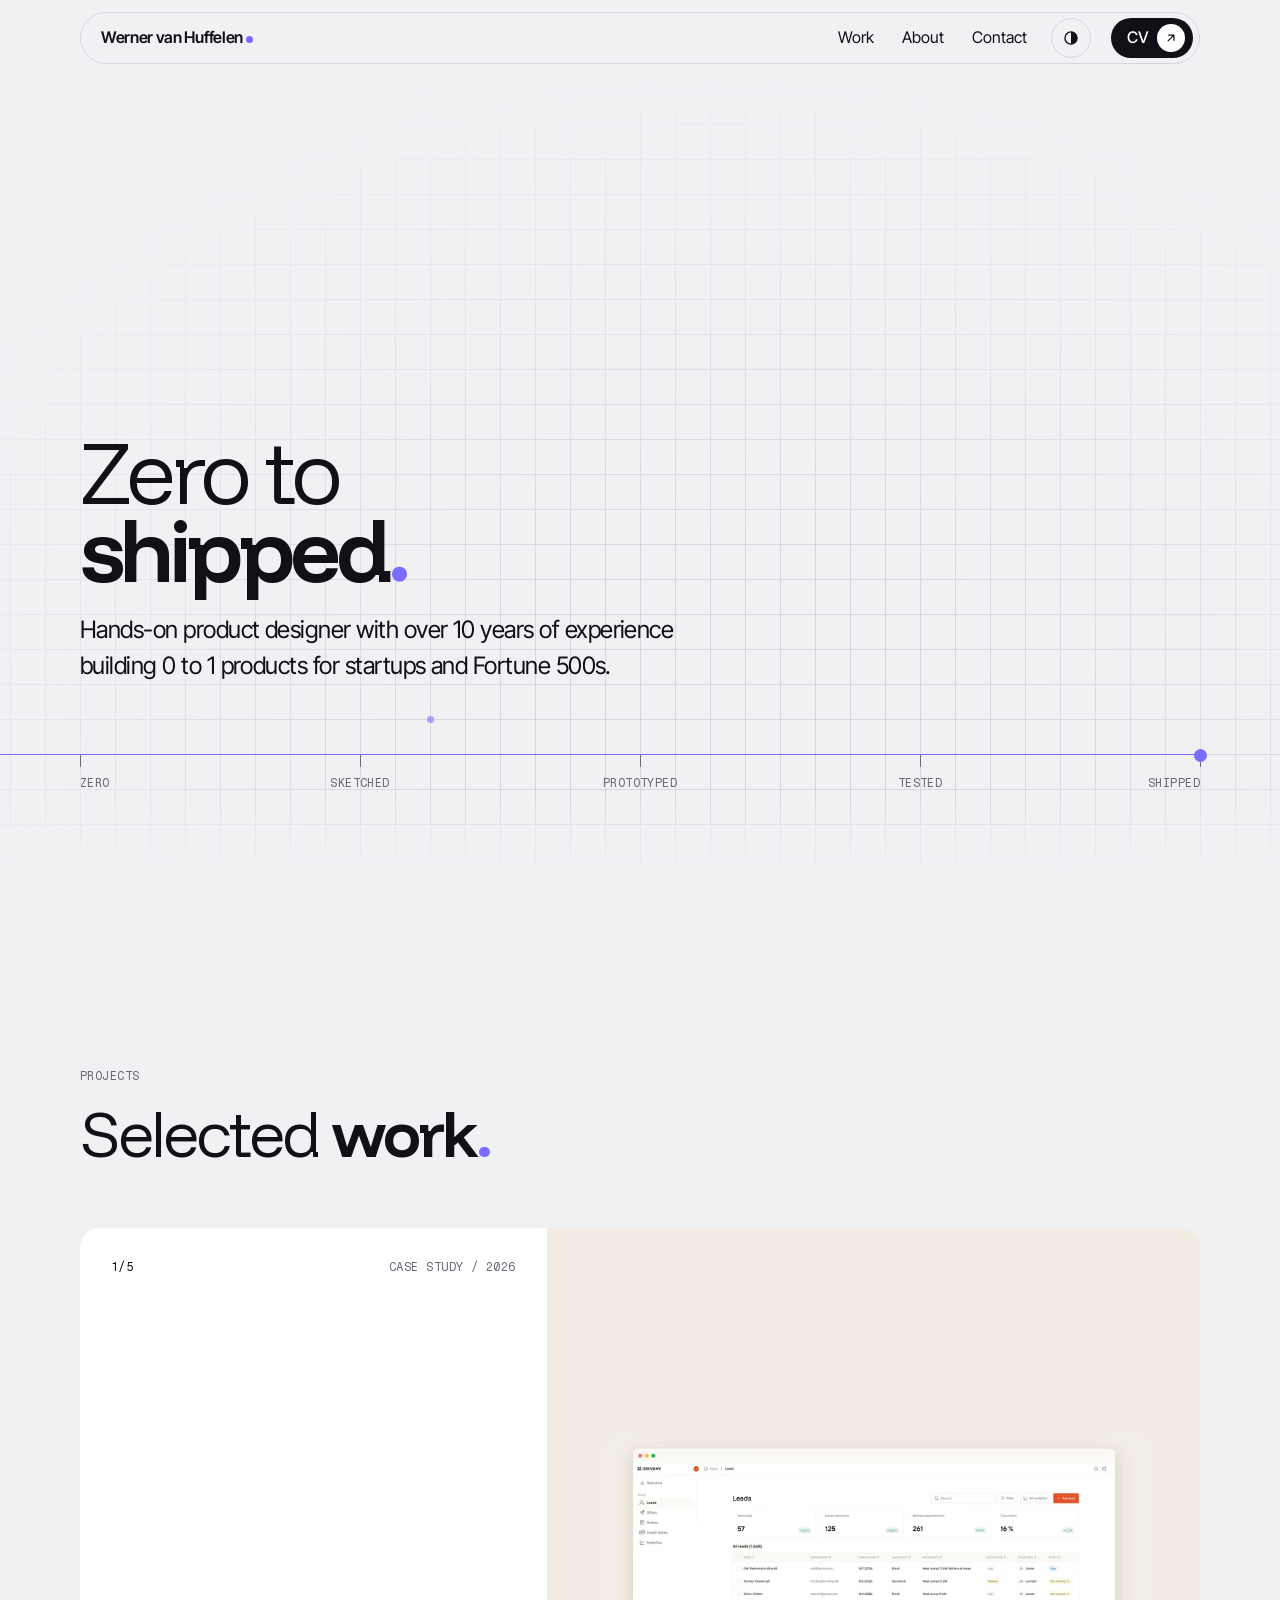
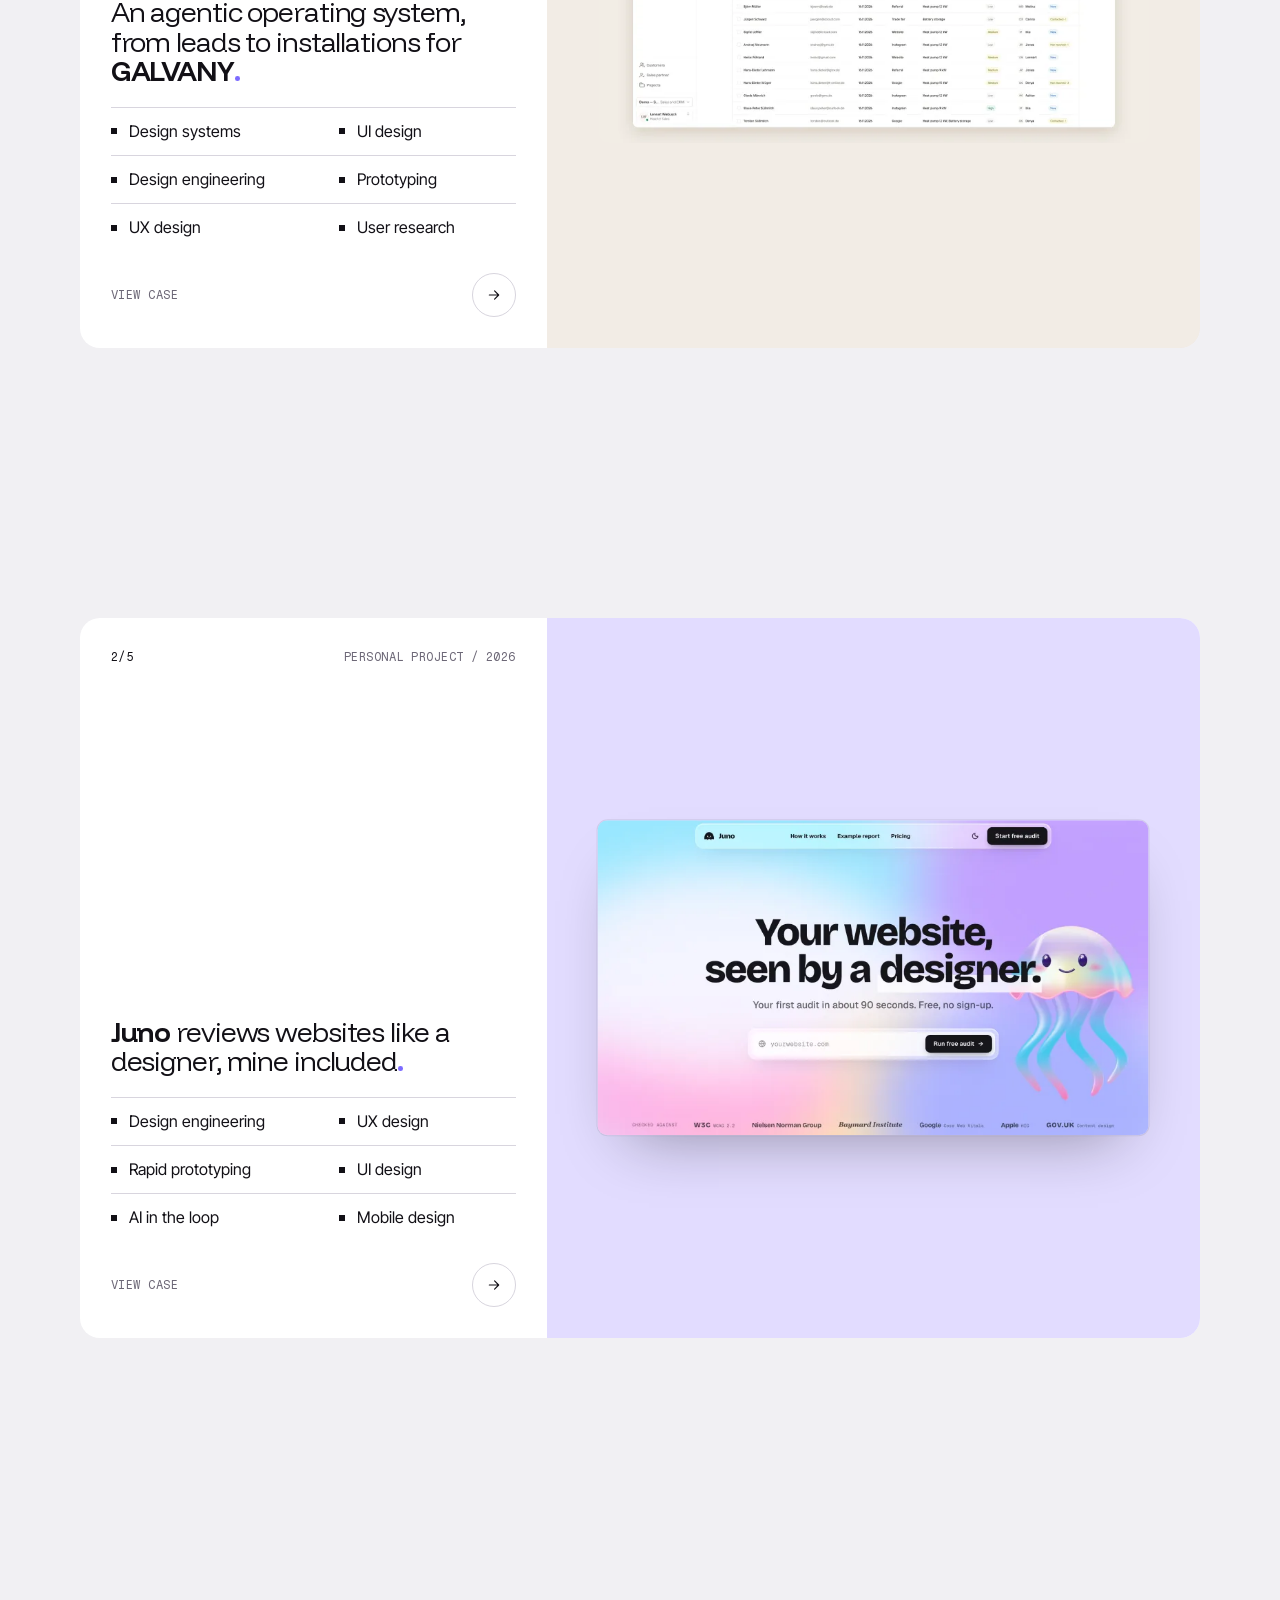
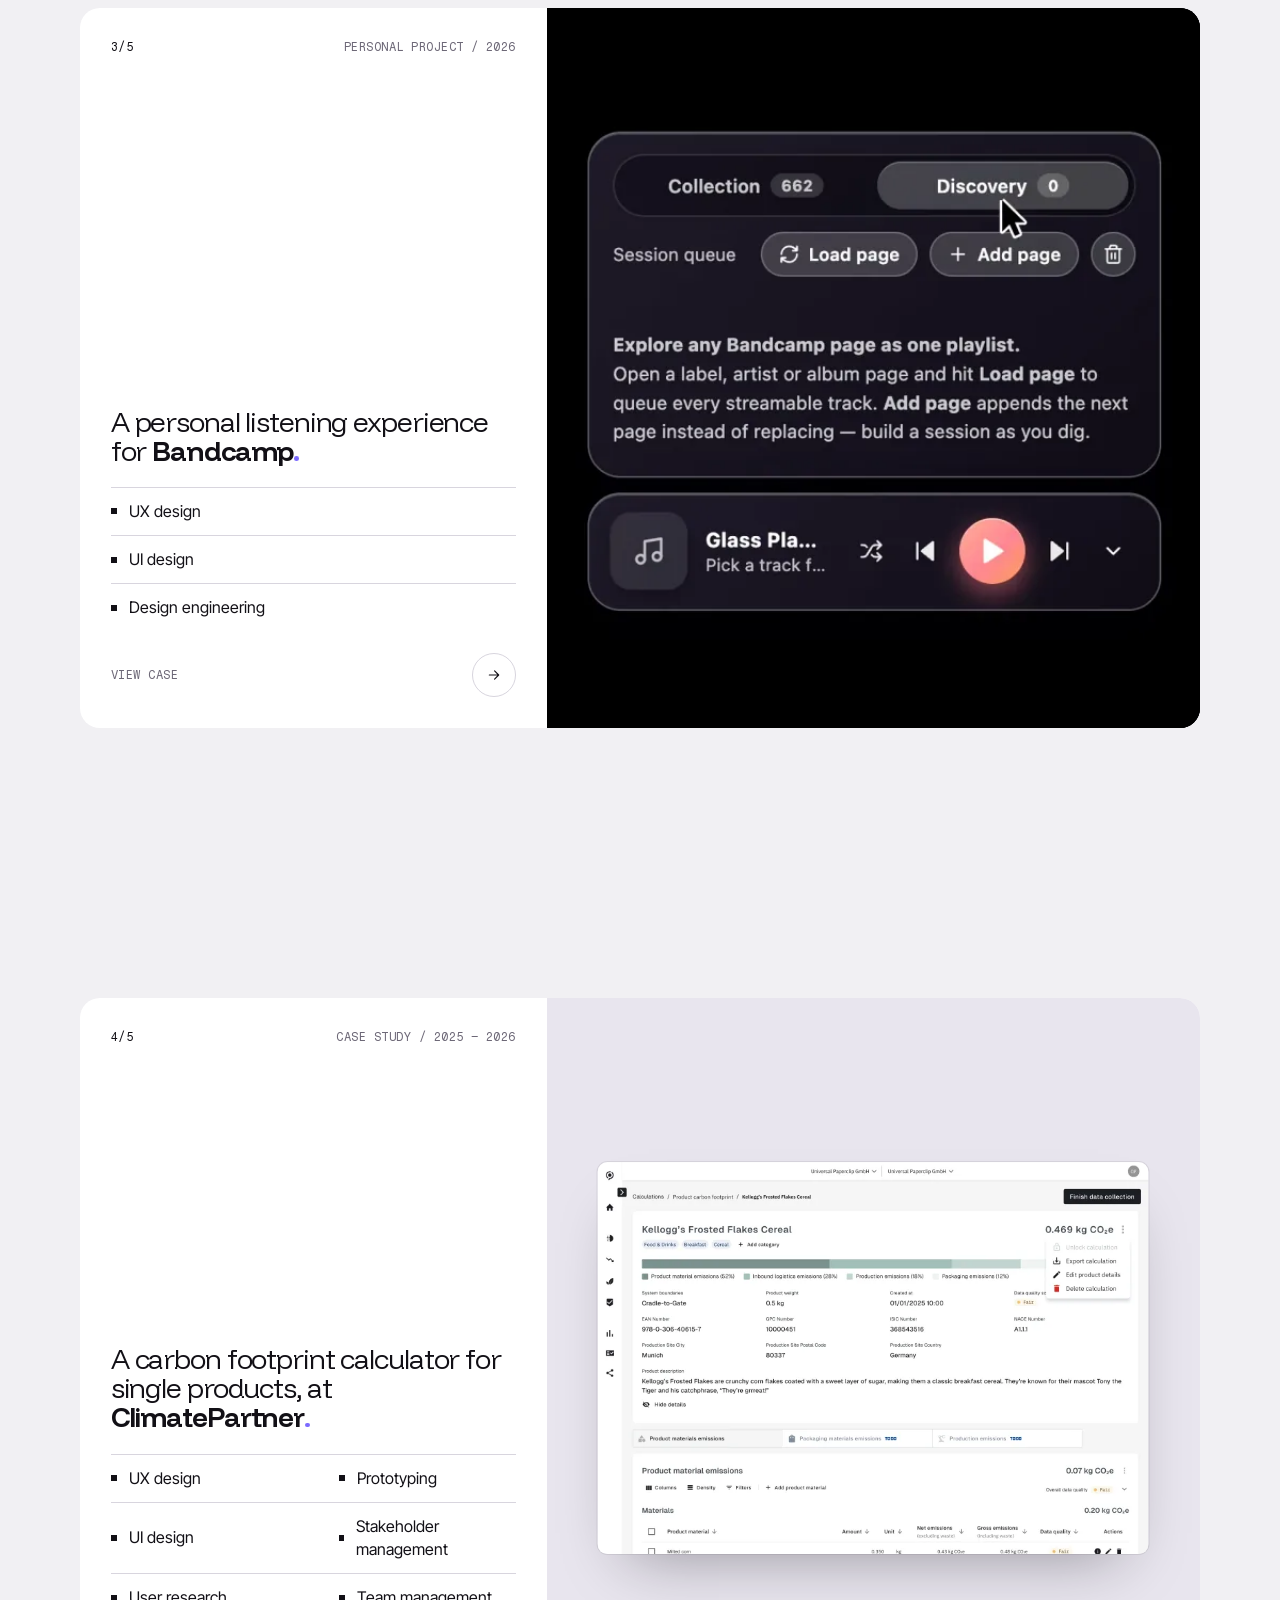
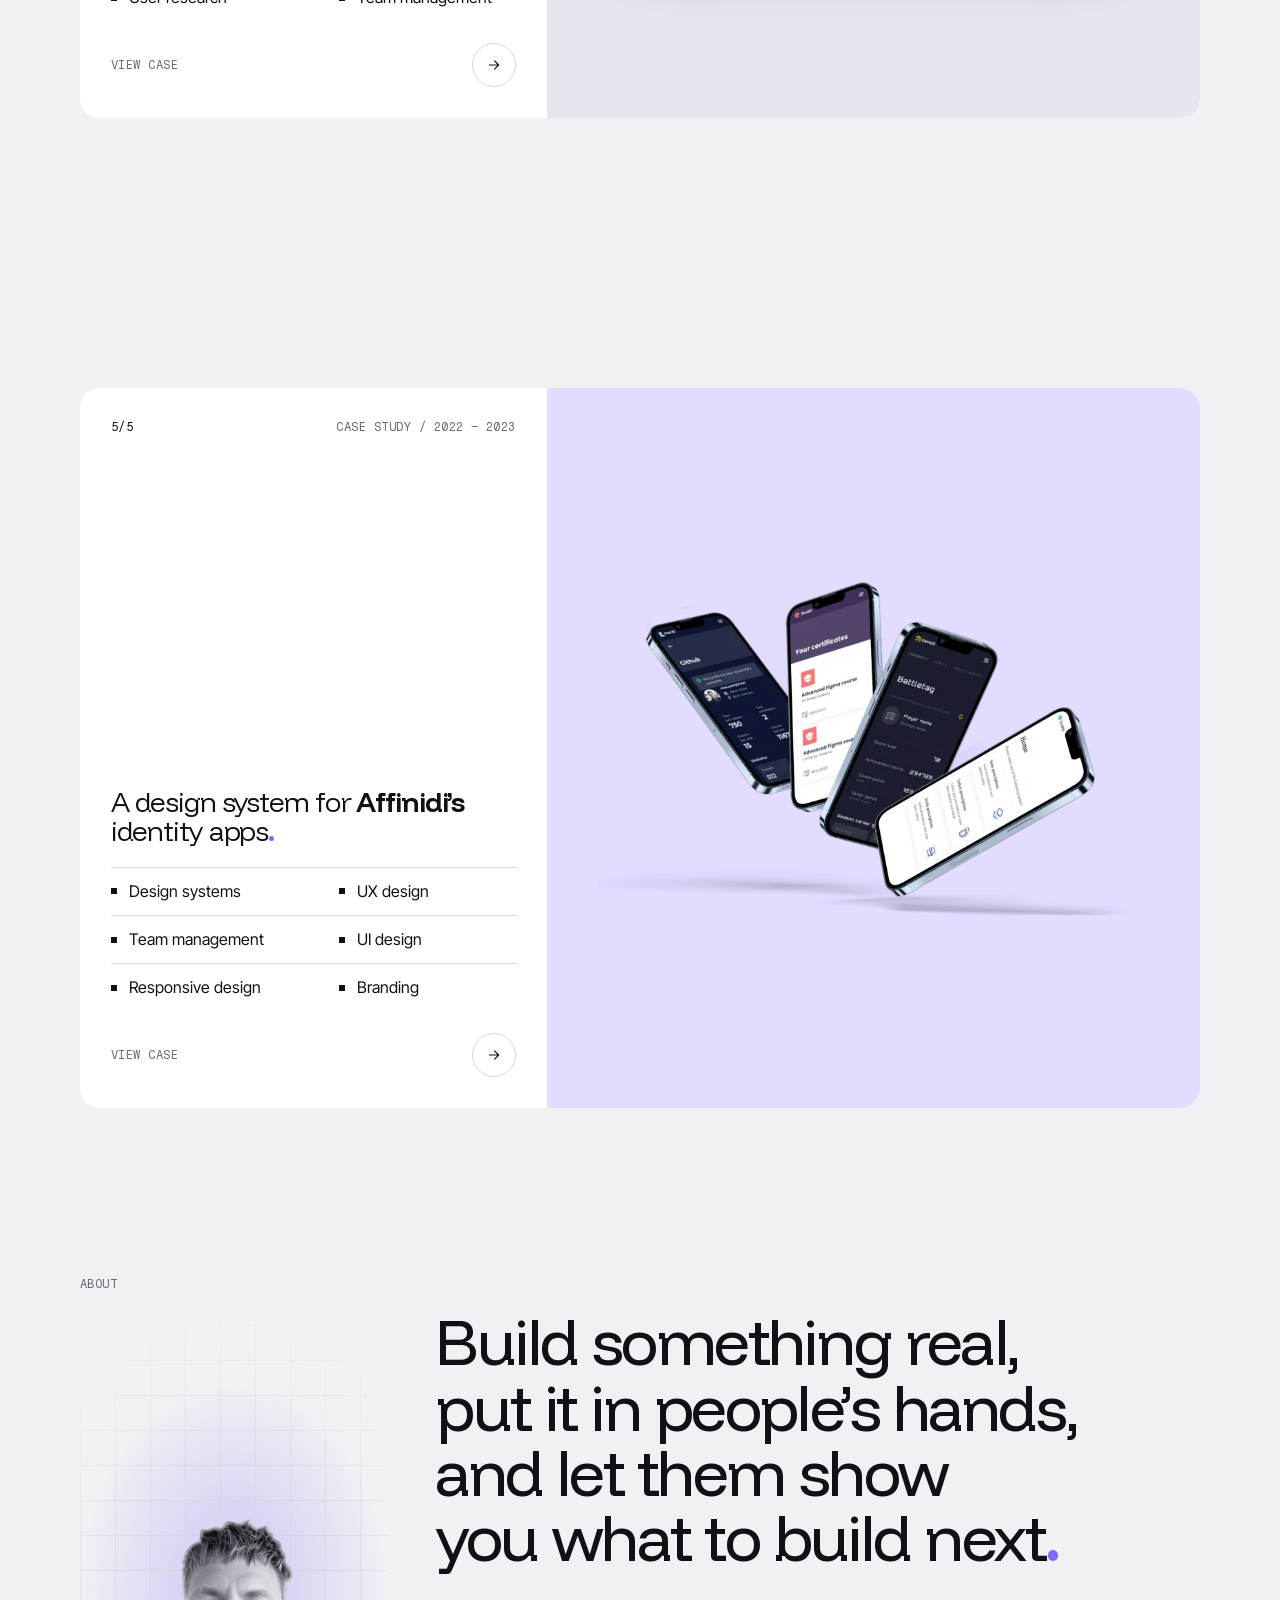
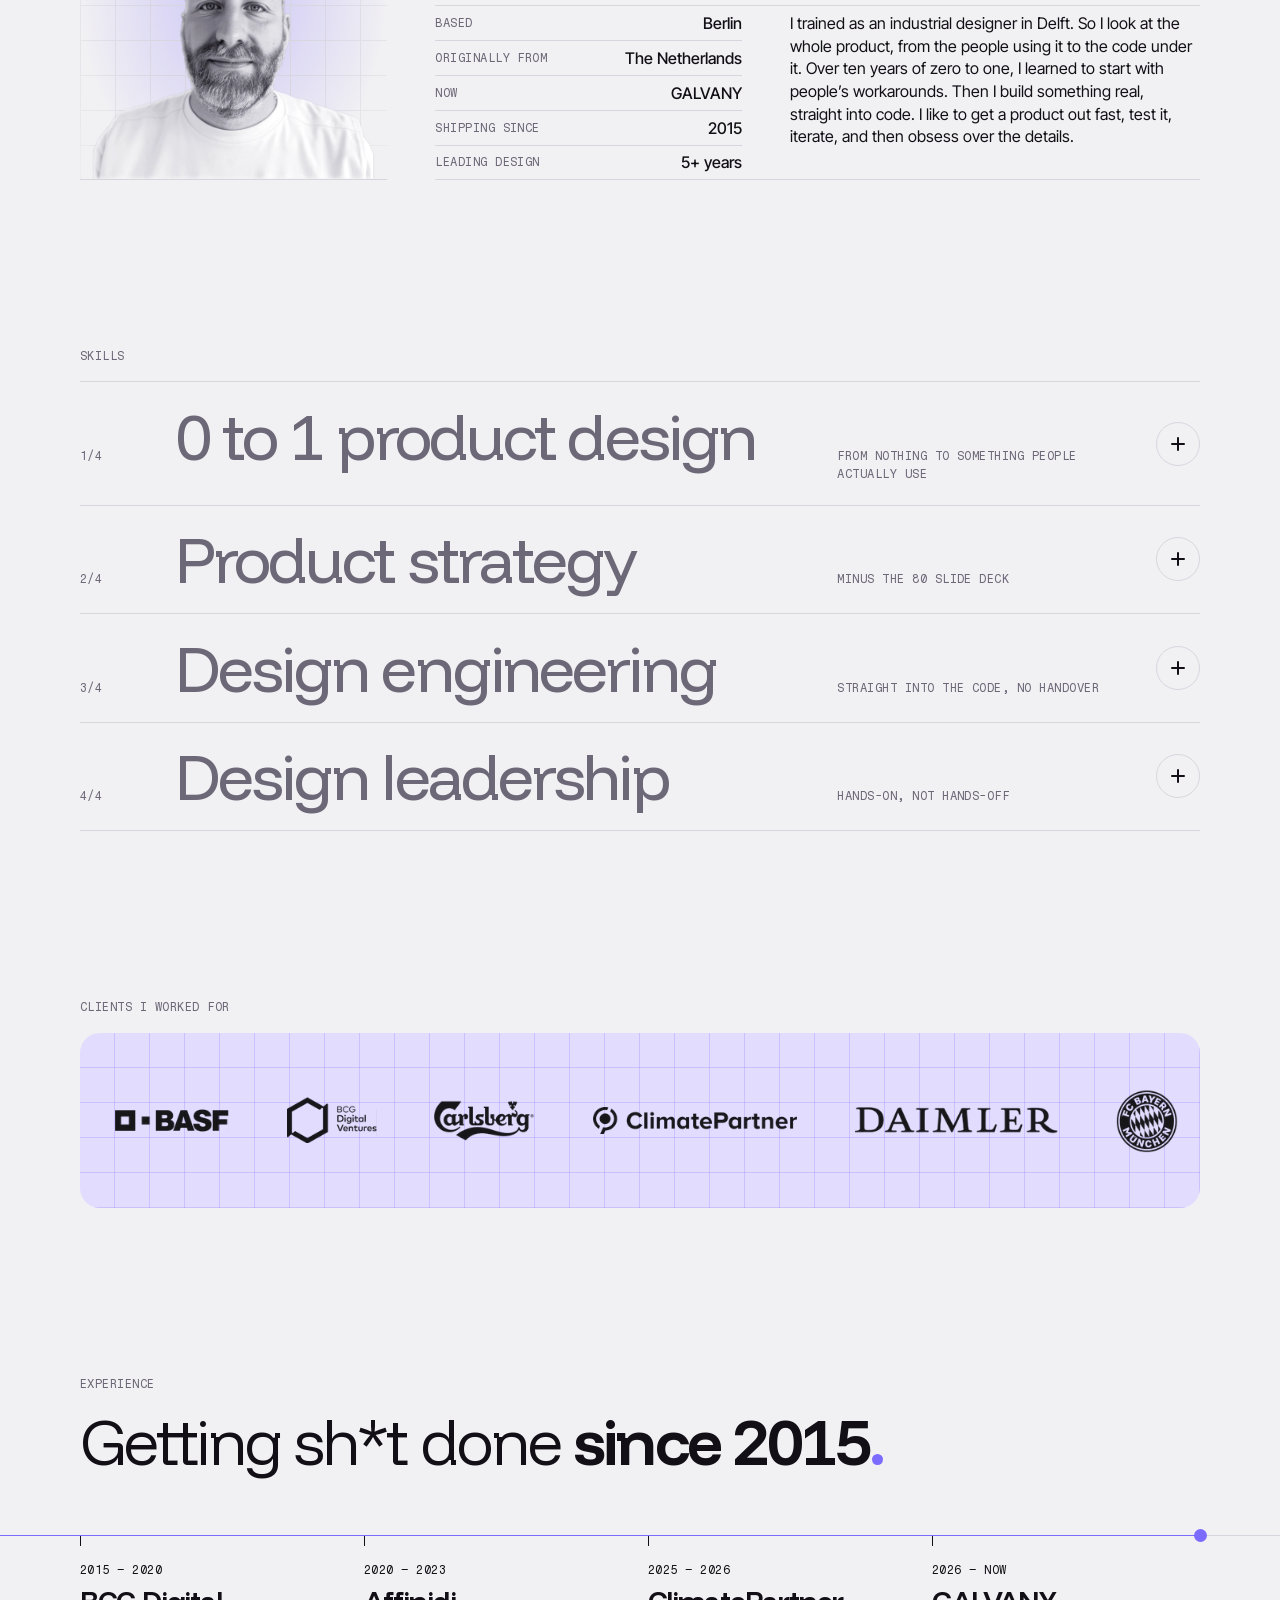
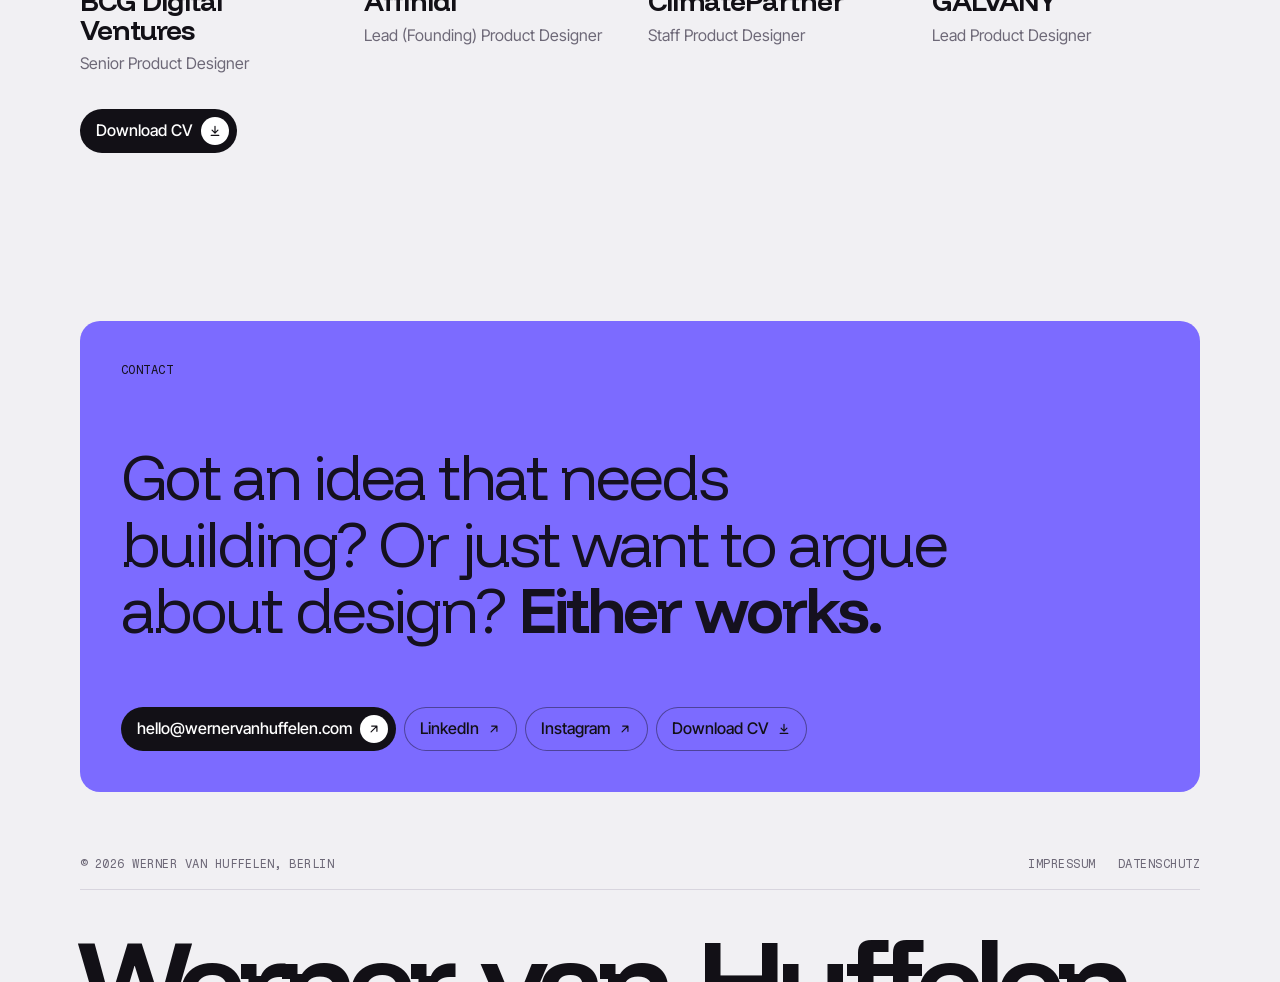
==== commit 0129fabc: "Juno and ClimatePartner cases: six passive sentences in the active voice Co-Authored-By: Claude Opus" ====
--- a/index.html
+++ b/index.html
@@ -14,12 +14,12 @@
 <link rel="preload" href="assets/fonts/funnel-display-latin.woff2" as="font" type="font/woff2" crossorigin>   <!-- the headlines' font, from the site (css/contrast.css; 2026-11-16, was Google Fonts) -->
 <link rel="preconnect" href="https://fonts.googleapis.com"><link rel="preconnect" href="https://fonts.gstatic.com" crossorigin>
 <link rel="stylesheet" href="https://fonts.googleapis.com/css2?family=Inter+Tight:wght@300..700&display=swap">
-<link rel="stylesheet" href="css/contrast.css?v=d120">
+<link rel="stylesheet" href="css/contrast.css?v=d121">
 <script>(function(r){r.classList.add('js');try{var t=localStorage.getItem('theme');if(t==='dark'||t==='light')r.setAttribute('data-theme',t)}catch(e){}})(document.documentElement)</script>
-<script defer src="js/contrast.js?v=d120"></script>
-<link rel="stylesheet" href="css/heroes.css?v=d120">
-<link rel="stylesheet" href="css/heroes-c.css?v=d120">
-<script defer src="js/heroes.js?v=d120"></script>
+<script defer src="js/contrast.js?v=d121"></script>
+<link rel="stylesheet" href="css/heroes.css?v=d121">
+<link rel="stylesheet" href="css/heroes-c.css?v=d121">
+<script defer src="js/heroes.js?v=d121"></script>
 </head>
 <body>
 <a class="skip" href="#main">Skip to content</a>
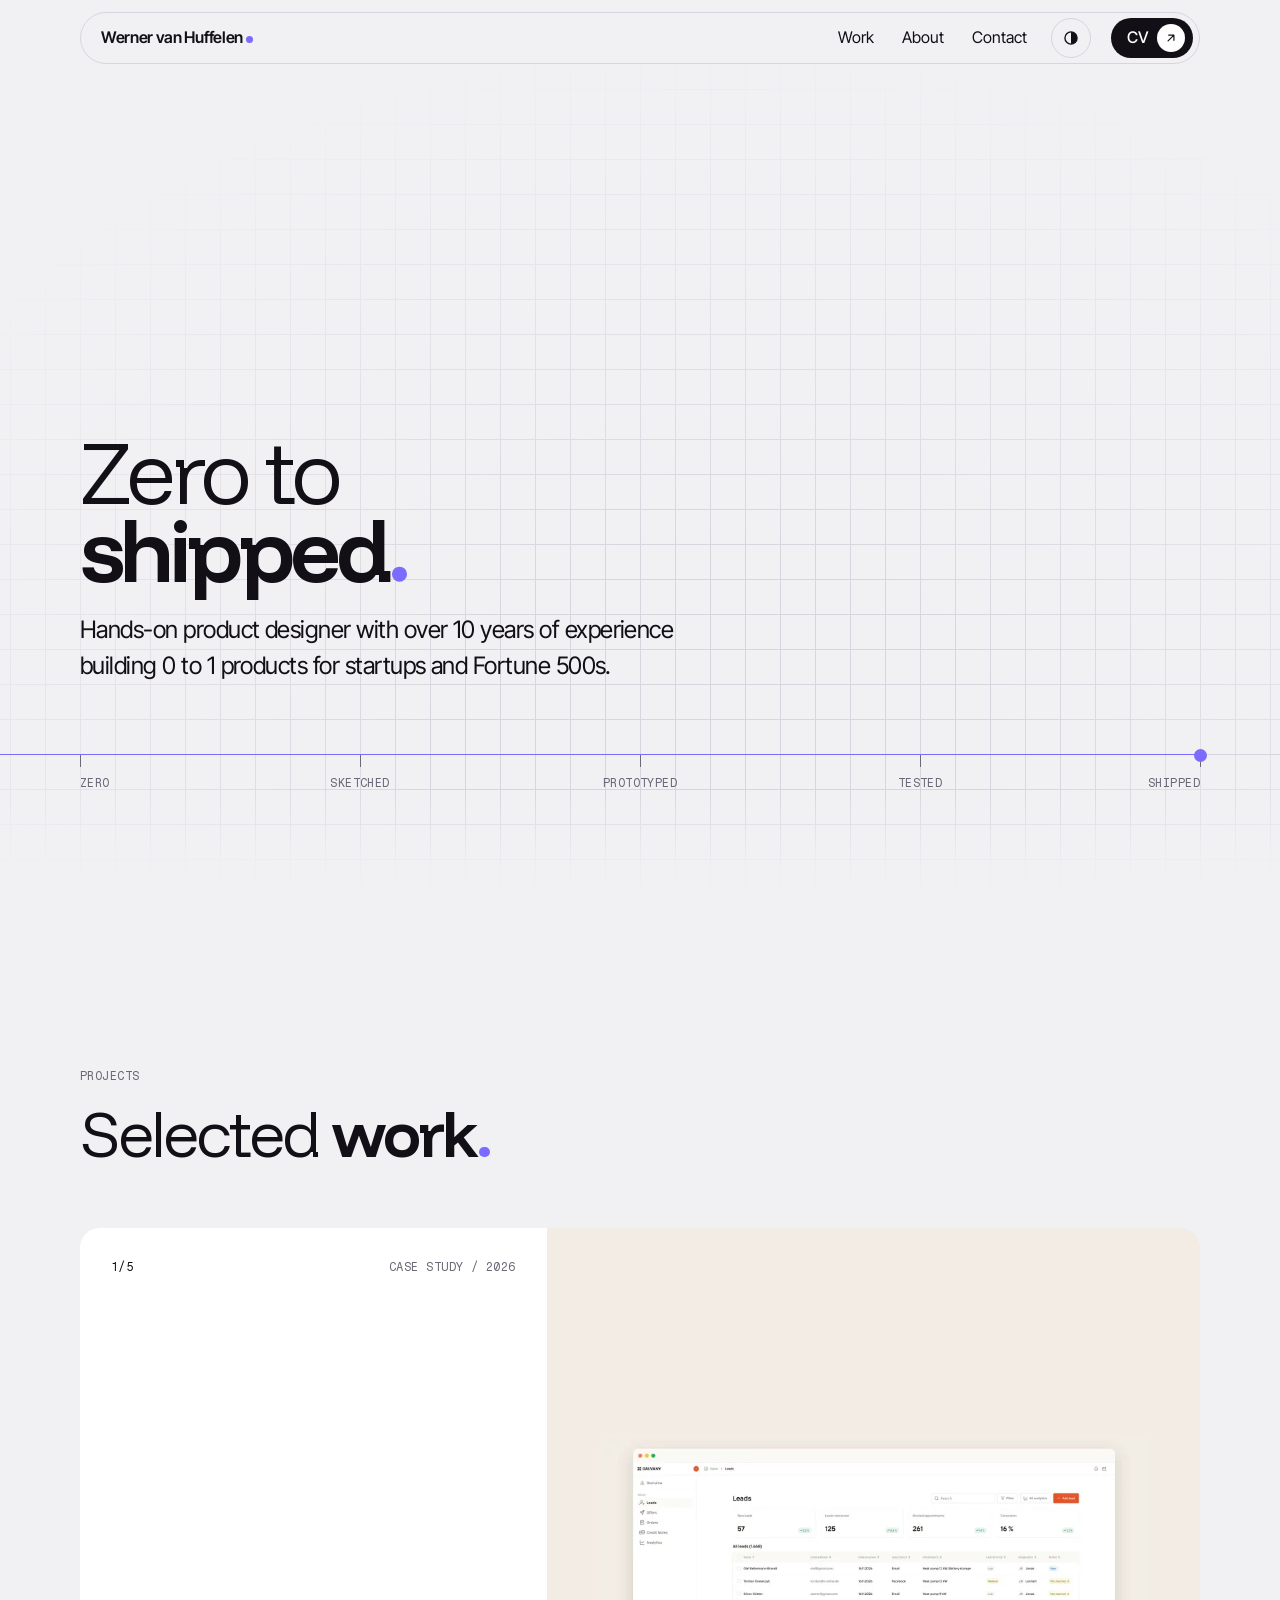
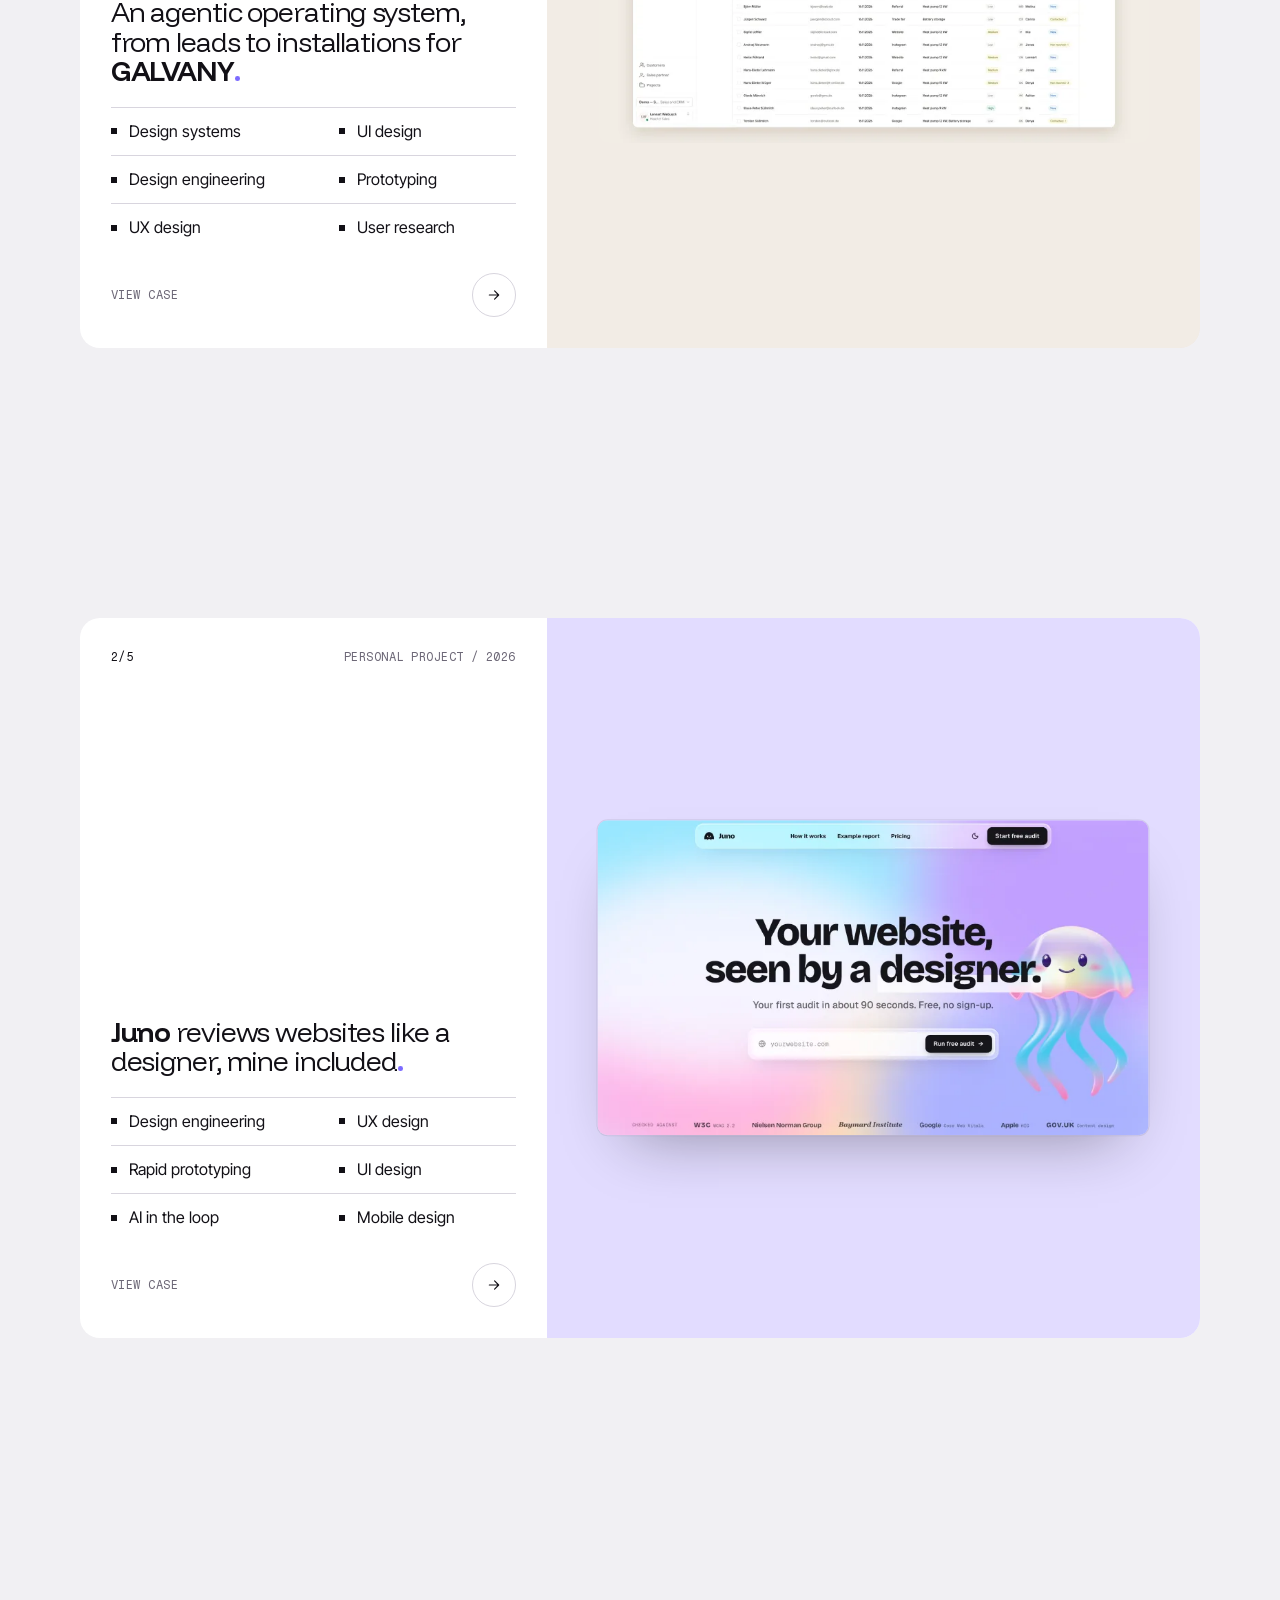
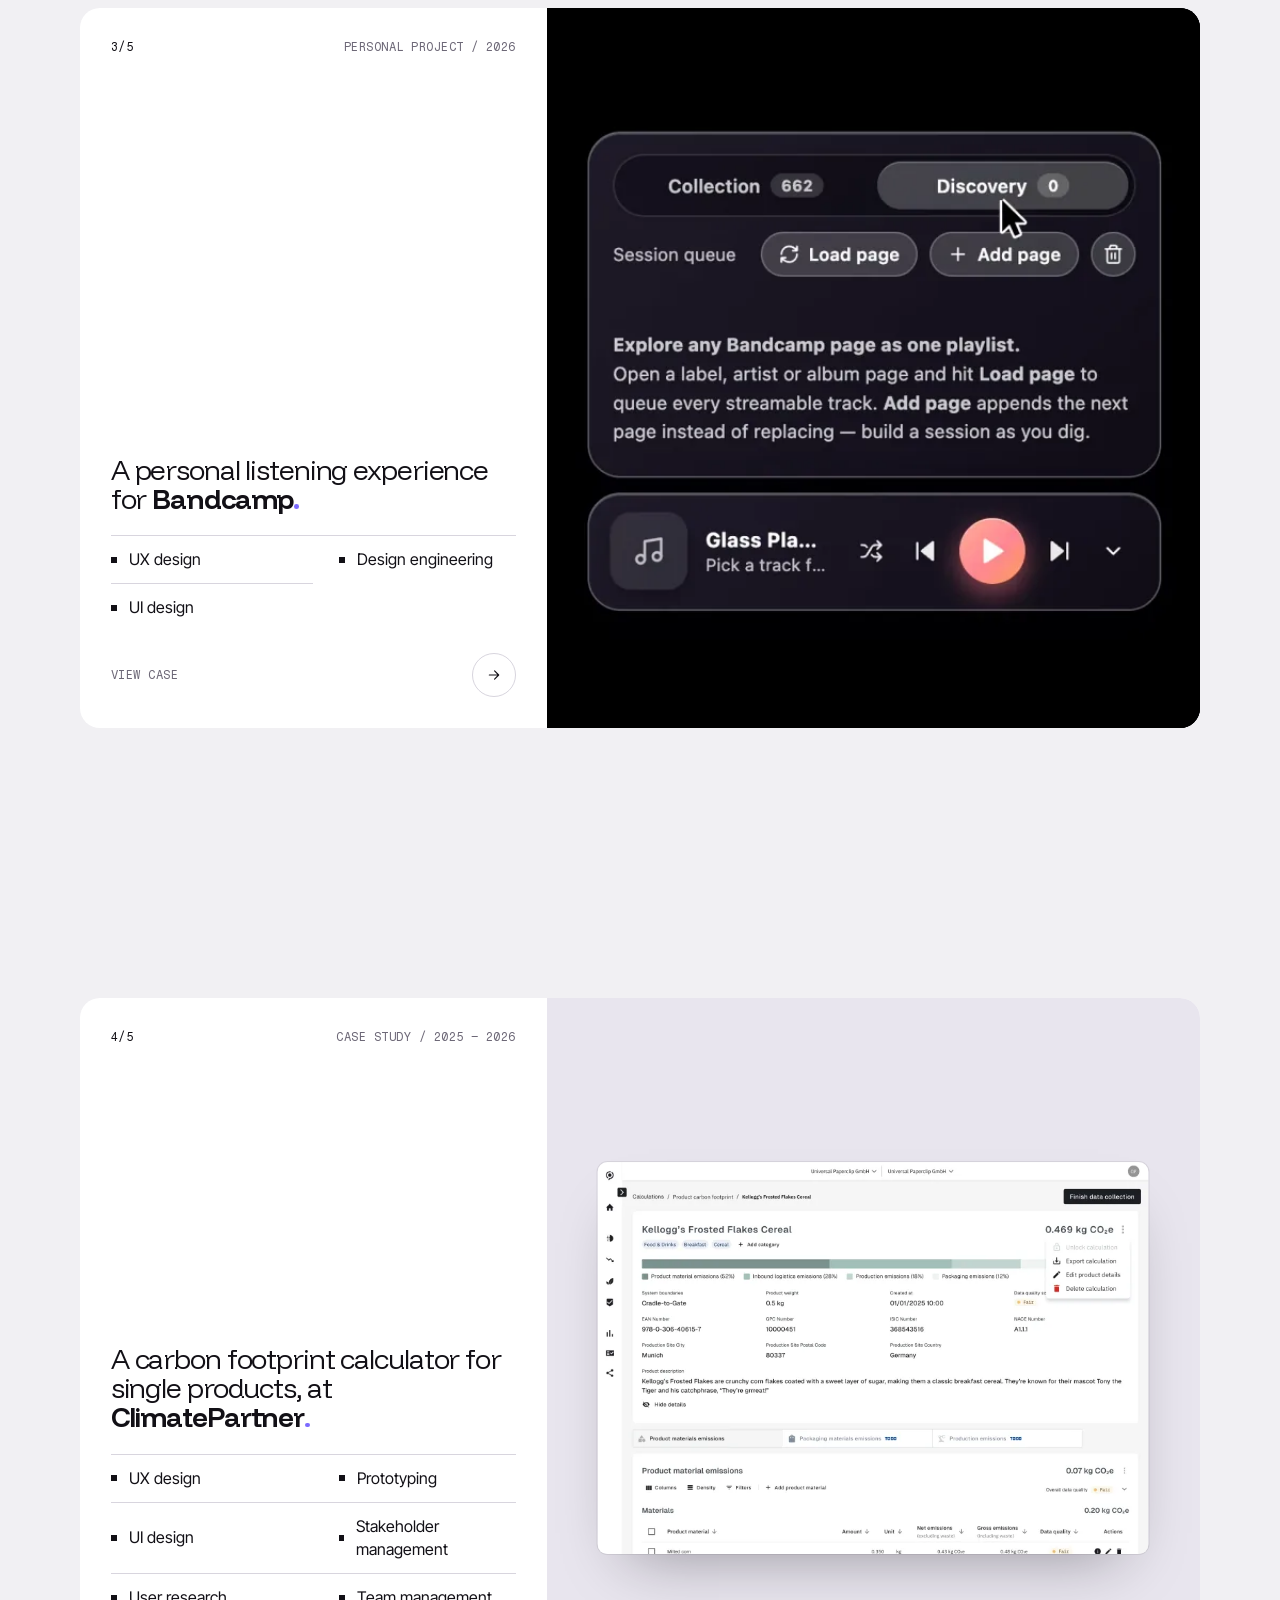
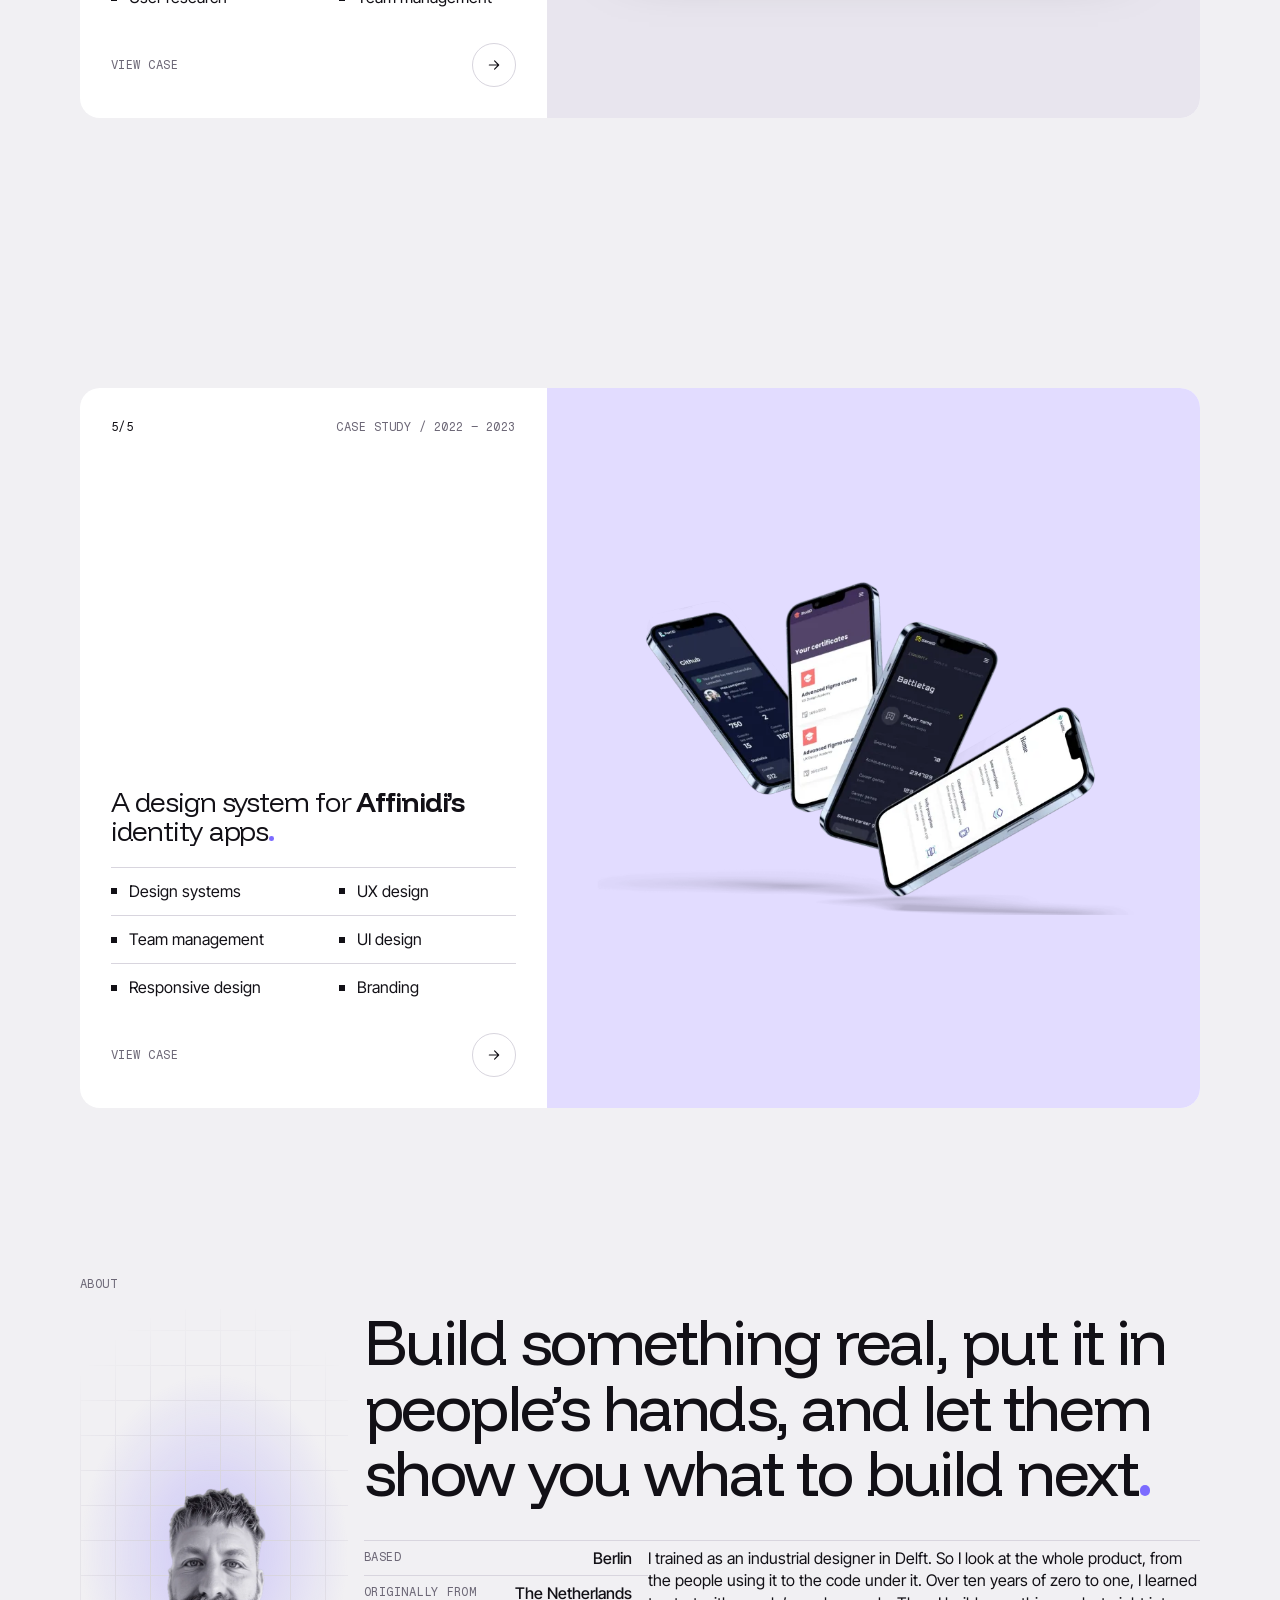
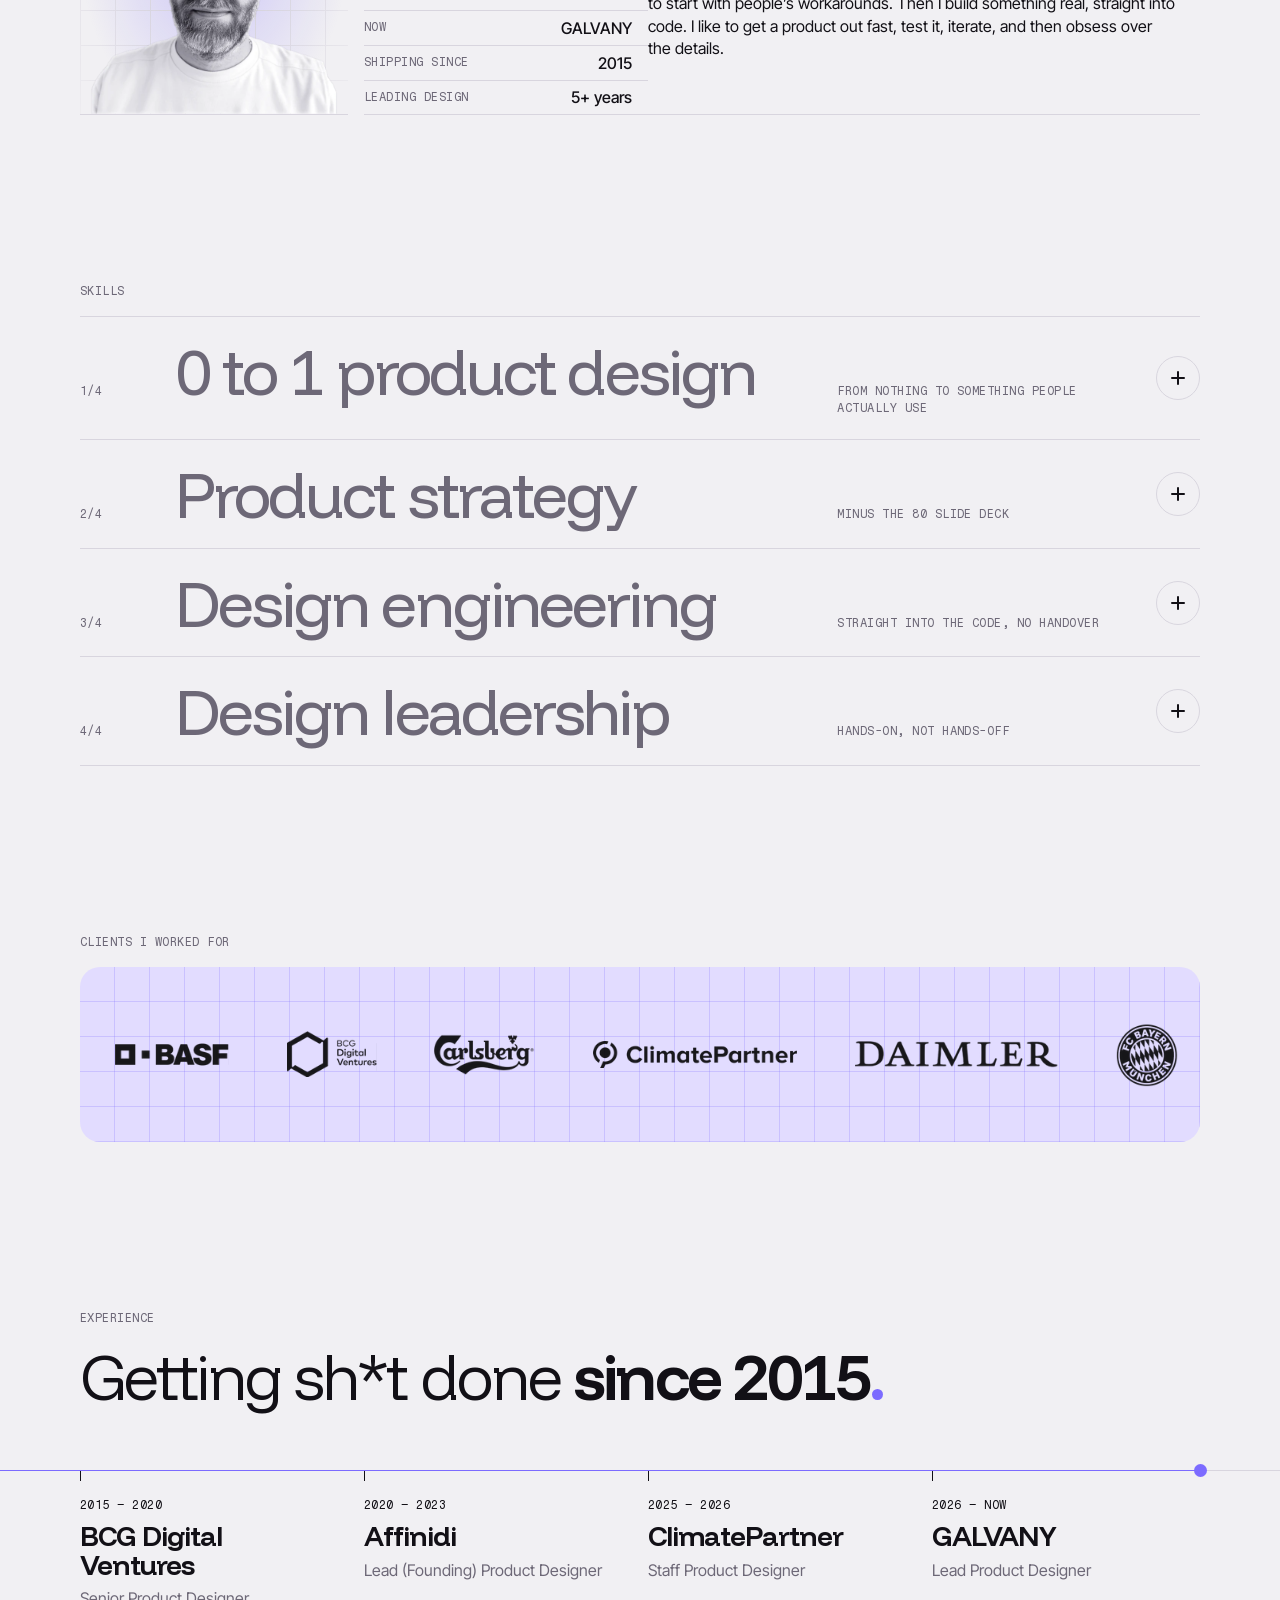
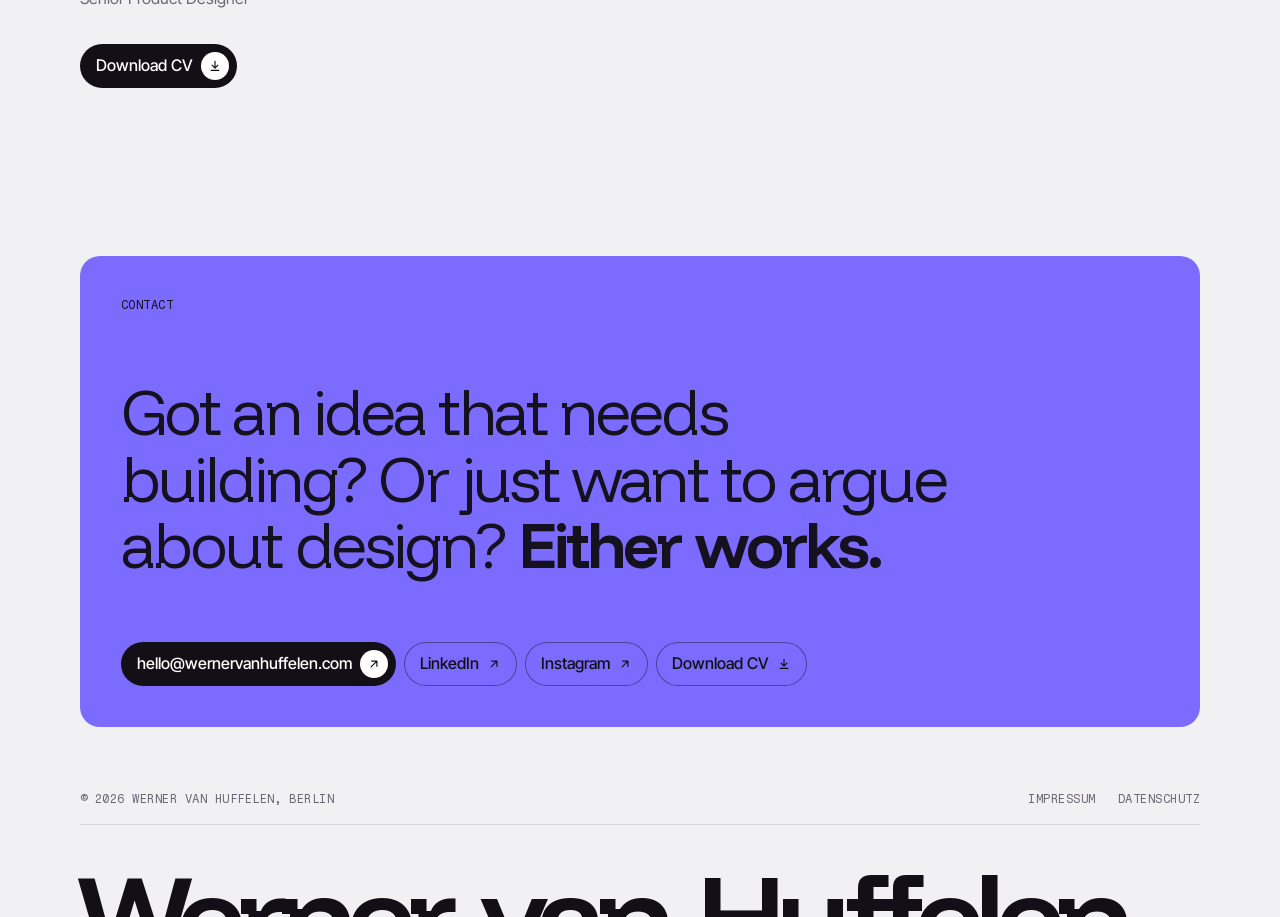
==== commit 6decde6b: "About on the 12-column grid, every card's tags in two columns: four left text edges Co-Authored-By: " ====
--- a/index.html
+++ b/index.html
@@ -14,12 +14,12 @@
 <link rel="preload" href="assets/fonts/funnel-display-latin.woff2" as="font" type="font/woff2" crossorigin>   <!-- the headlines' font, from the site (css/contrast.css; 2026-11-16, was Google Fonts) -->
 <link rel="preconnect" href="https://fonts.googleapis.com"><link rel="preconnect" href="https://fonts.gstatic.com" crossorigin>
 <link rel="stylesheet" href="https://fonts.googleapis.com/css2?family=Inter+Tight:wght@300..700&display=swap">
-<link rel="stylesheet" href="css/contrast.css?v=d121">
+<link rel="stylesheet" href="css/contrast.css?v=d123">
 <script>(function(r){r.classList.add('js');try{var t=localStorage.getItem('theme');if(t==='dark'||t==='light')r.setAttribute('data-theme',t)}catch(e){}})(document.documentElement)</script>
-<script defer src="js/contrast.js?v=d121"></script>
-<link rel="stylesheet" href="css/heroes.css?v=d121">
-<link rel="stylesheet" href="css/heroes-c.css?v=d121">
-<script defer src="js/heroes.js?v=d121"></script>
+<script defer src="js/contrast.js?v=d123"></script>
+<link rel="stylesheet" href="css/heroes.css?v=d123">
+<link rel="stylesheet" href="css/heroes-c.css?v=d123">
+<script defer src="js/heroes.js?v=d123"></script>
 </head>
 <body>
 <a class="skip" href="#main">Skip to content</a>
--- a/css/contrast.css
+++ b/css/contrast.css
@@ -205,7 +205,7 @@
    column is wide enough (on a phone and in the 900 to 1099px band, where it is not, it stays one list), in two columns of three */
 .card .tags{display:grid;gap:0 clamp(16px,2vw,28px)}
 @media (max-width:519px){ .card .tags li:nth-child(n+4){display:none} }   /* 2026-11-15 (Werner: the cards too big on a phone): there, a card shows its first three tags; the case page has them all */
-@media (min-width:520px) and (max-width:899px),(min-width:1100px){ .card .tags:not(.few){grid-template-columns:minmax(0,1fr) minmax(0,1fr);grid-template-rows:repeat(3,auto);grid-auto-flow:column;column-gap:0} .card .tags:not(.few) li:nth-child(n+4){padding-left:clamp(16px,2vw,28px)} }   /* 2026-11-15 (Werner): the rules run on across the two columns; the space between them is now the second column's own */
+@media (min-width:520px) and (max-width:899px),(min-width:1100px){ .card .tags{grid-template-columns:minmax(0,1fr) minmax(0,1fr);grid-template-rows:repeat(3,auto);grid-auto-flow:column;column-gap:0} .card .tags li:nth-child(n+4){padding-left:clamp(16px,2vw,28px)} .card .tags.few{grid-template-rows:repeat(2,auto)} .card .tags.few li:nth-child(n+3){padding-left:clamp(16px,2vw,28px)} }   /* every card's tags in the same two columns since 2026-11-17 (a card with three, Bandcamp, had one column across the card, its own text edge: two and one now) */   /* 2026-11-15 (Werner): the rules run on across the two columns; the space between them is now the second column's own */
 .card .foot-row{display:flex;align-items:center;justify-content:space-between}
 .card:hover .go{background:var(--stop);border-color:var(--stop);color:var(--on-stop)}
 .panel{position:relative;display:flex;flex-direction:column;min-height:300px;padding:clamp(16px,2vw,28px);background:var(--tint,var(--mat))}
@@ -397,10 +397,10 @@
    height evenly, so they sit on the grid's lines where the height is a multiple of four squares (or each fact is a
    whole number of them) and in between the lines otherwise. */
 @media (min-width:900px){
-  .about{--ag:round(nearest,clamp(24px,4vw,64px),8px);grid-template-columns:3fr 4fr 3fr;grid-template-rows:auto 1fr auto;column-gap:var(--ag);row-gap:0}   /* the statement's row is the flexible one: whatever the portrait's square asks for beyond the bio's row goes there, so the bio's row stays whole squares */
+  .about{--ag:round(nearest,clamp(24px,4vw,64px),8px);grid-template-columns:repeat(12,minmax(0,1fr));grid-template-rows:auto 1fr auto;column-gap:var(--g);row-gap:0}   /* the statement's row is the flexible one: whatever the portrait's square asks for beyond the bio's row goes there, so the bio's row stays whole squares */
   .about>h2{margin-bottom:16px}
-  .about>.portrait{grid-column:1;grid-row:2 / span 2;width:auto}
-  .about>.say{grid-column:2 / span 2;grid-row:2;align-self:end;margin:0;padding-bottom:var(--c);font-size:var(--h2)}   /* 2026-11-15 (Werner): the statement runs over the bio's column and the facts'; first set large on three lines, then ("change the about headline to 2 lines, and reduce the font size to fill out 2 lines") on two balanced lines, the size at which they fill the two columns (the text is about 33 times the font size wide) */
+  .about>.portrait{grid-column:1 / span 3;grid-row:2 / span 2;width:auto}
+  .about>.say{grid-column:4 / -1;grid-row:2;align-self:end;margin:0;padding-bottom:var(--c);font-size:var(--h2)}   /* 2026-11-15 (Werner): the statement runs over the bio's column and the facts'; first set large on three lines, then ("change the about headline to 2 lines, and reduce the font size to fill out 2 lines") on two balanced lines, the size at which they fill the two columns (the text is about 33 times the font size wide) */
   .about>.bio{grid-column:2;grid-row:3;margin:0;font-size:var(--fs-body);display:block;min-height:calc(var(--n,5) * var(--c));padding-block:round(nearest,calc(var(--c) * .28),4px);border-block:1px solid var(--line)}
   .about>.facts{grid-column:3;grid-row:3;margin:0;display:grid;grid-auto-rows:minmax(var(--c),1fr)}   /* as tall as the bio's box (the row), so their rules meet at the top as well as at the foot; each fact at least a square. Five since 2026-11-15 (Leading design): on a laptop the bio's box is five squares, so each fact is one */
   .facts>div{align-items:center;padding-block:0}
@@ -409,12 +409,19 @@
   .about>.bio{margin-right:calc(-1 * var(--ag));padding-right:var(--ag)}
   /* 2026-11-15 (Werner: "swap the 2 columns to see how that looks"), a trial: the facts beside the portrait, the bio at
      the right, each column keeping its width (3 : 3 : 4); the bio's box now reaches over the gap to its left */
-  .about{grid-template-columns:3fr 3fr 4fr}
-  .about>.facts{grid-column:2}
-  .about>.bio{grid-column:3;margin-right:0;padding-right:0;margin-left:calc(-1 * var(--ag));padding-left:var(--ag)}
-}
-/* a narrower facts column (under about 250px: below 1000px): the label above its value, which then has the whole column */
-@media (min-width:900px) and (max-width:999px){
+  /* 2026-11-17 (Werner, from Juno's brief: "reduce distinct left text edges in the main column to 4 or fewer by
+     auditing container/indent values and consolidating to a shared set"): About on the page's 12 columns, as the
+     timeline is. Portrait 1 to 3, facts 4 to 6, bio 7 to 12, the statement over 4 to 12, so its text starts on the
+     timeline's own edges (columns 1, 4, 7 and 10). The facts now reach over the gutter to the bio (it was the other
+     way round), so the bio's box starts on column 7 and the rules still run on as one line; the bio has 6 columns,
+     about 63 characters a line. It was 3 : 3 : 4 with its own gap */
+  .about>.facts{grid-column:4 / span 3;margin-right:calc(-1 * var(--g))}
+  .about .facts>div{padding-right:var(--g)}
+  .about>.bio{grid-column:7 / -1;margin:0;padding-inline:0}
+}
+/* a narrower facts column: the label above its value, which then has the whole column. Below 1000px at first; below 1280px
+   since the facts have 3 of the 12 columns (2026-11-17): under about 270px, "The Netherlands" wrapped beside its label */
+@media (min-width:900px) and (max-width:1279px){
   .about>.facts{grid-auto-rows:minmax(calc(var(--c) * 2),1fr)}
   .facts>div{flex-direction:column;justify-content:center;gap:2px;align-items:flex-start}
   .facts dd{text-align:left}
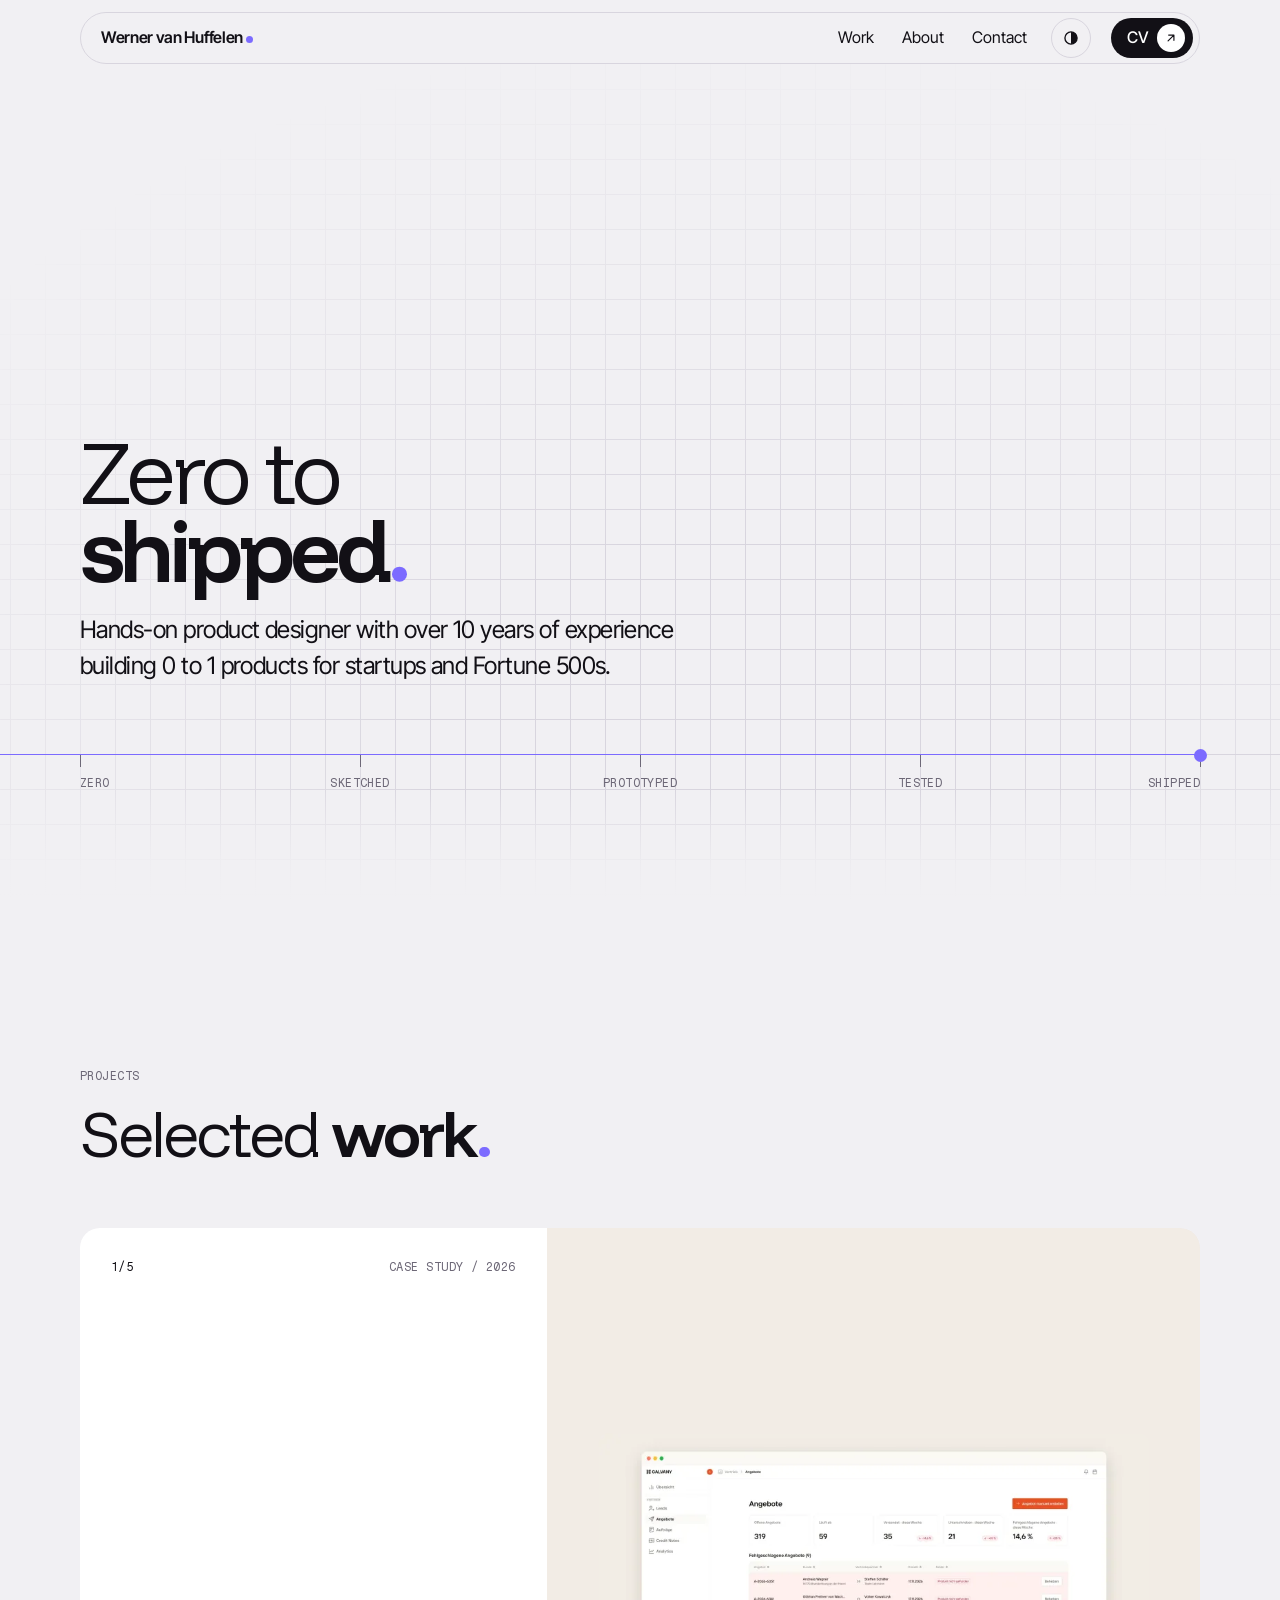
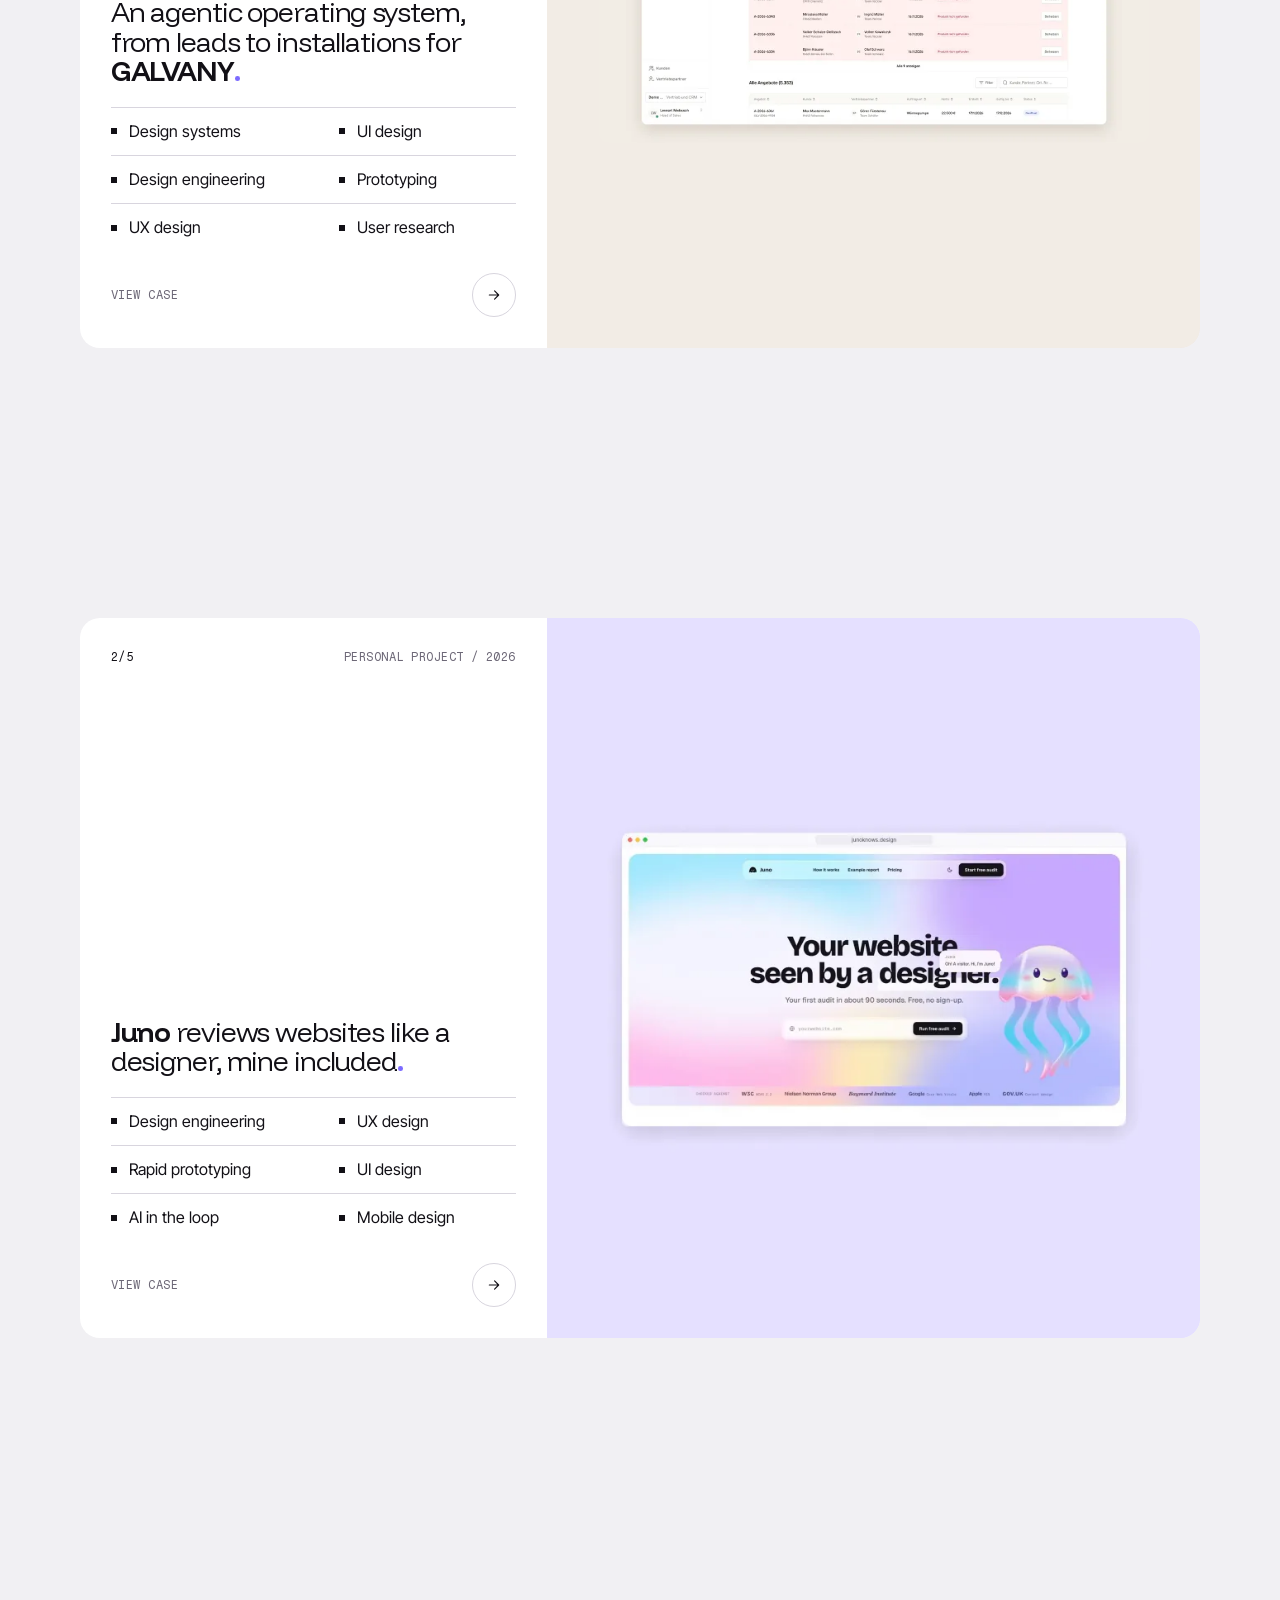
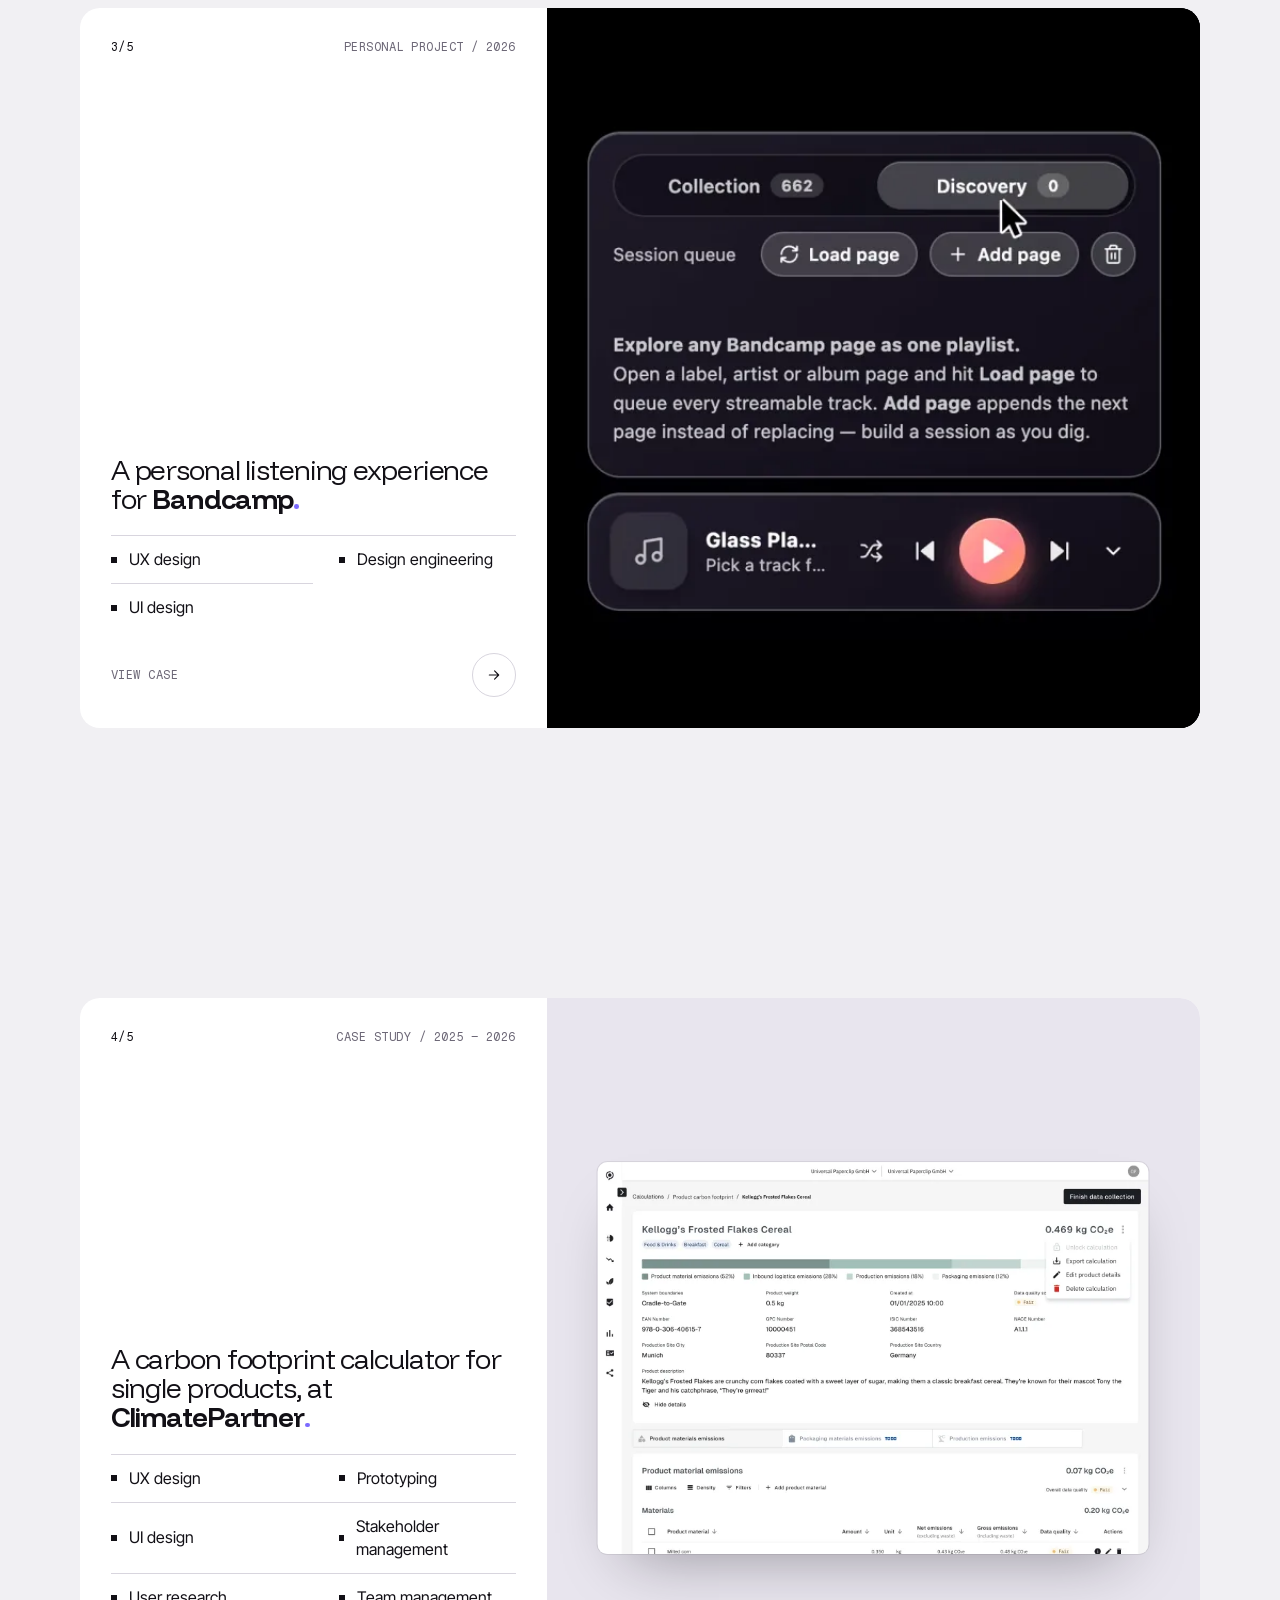
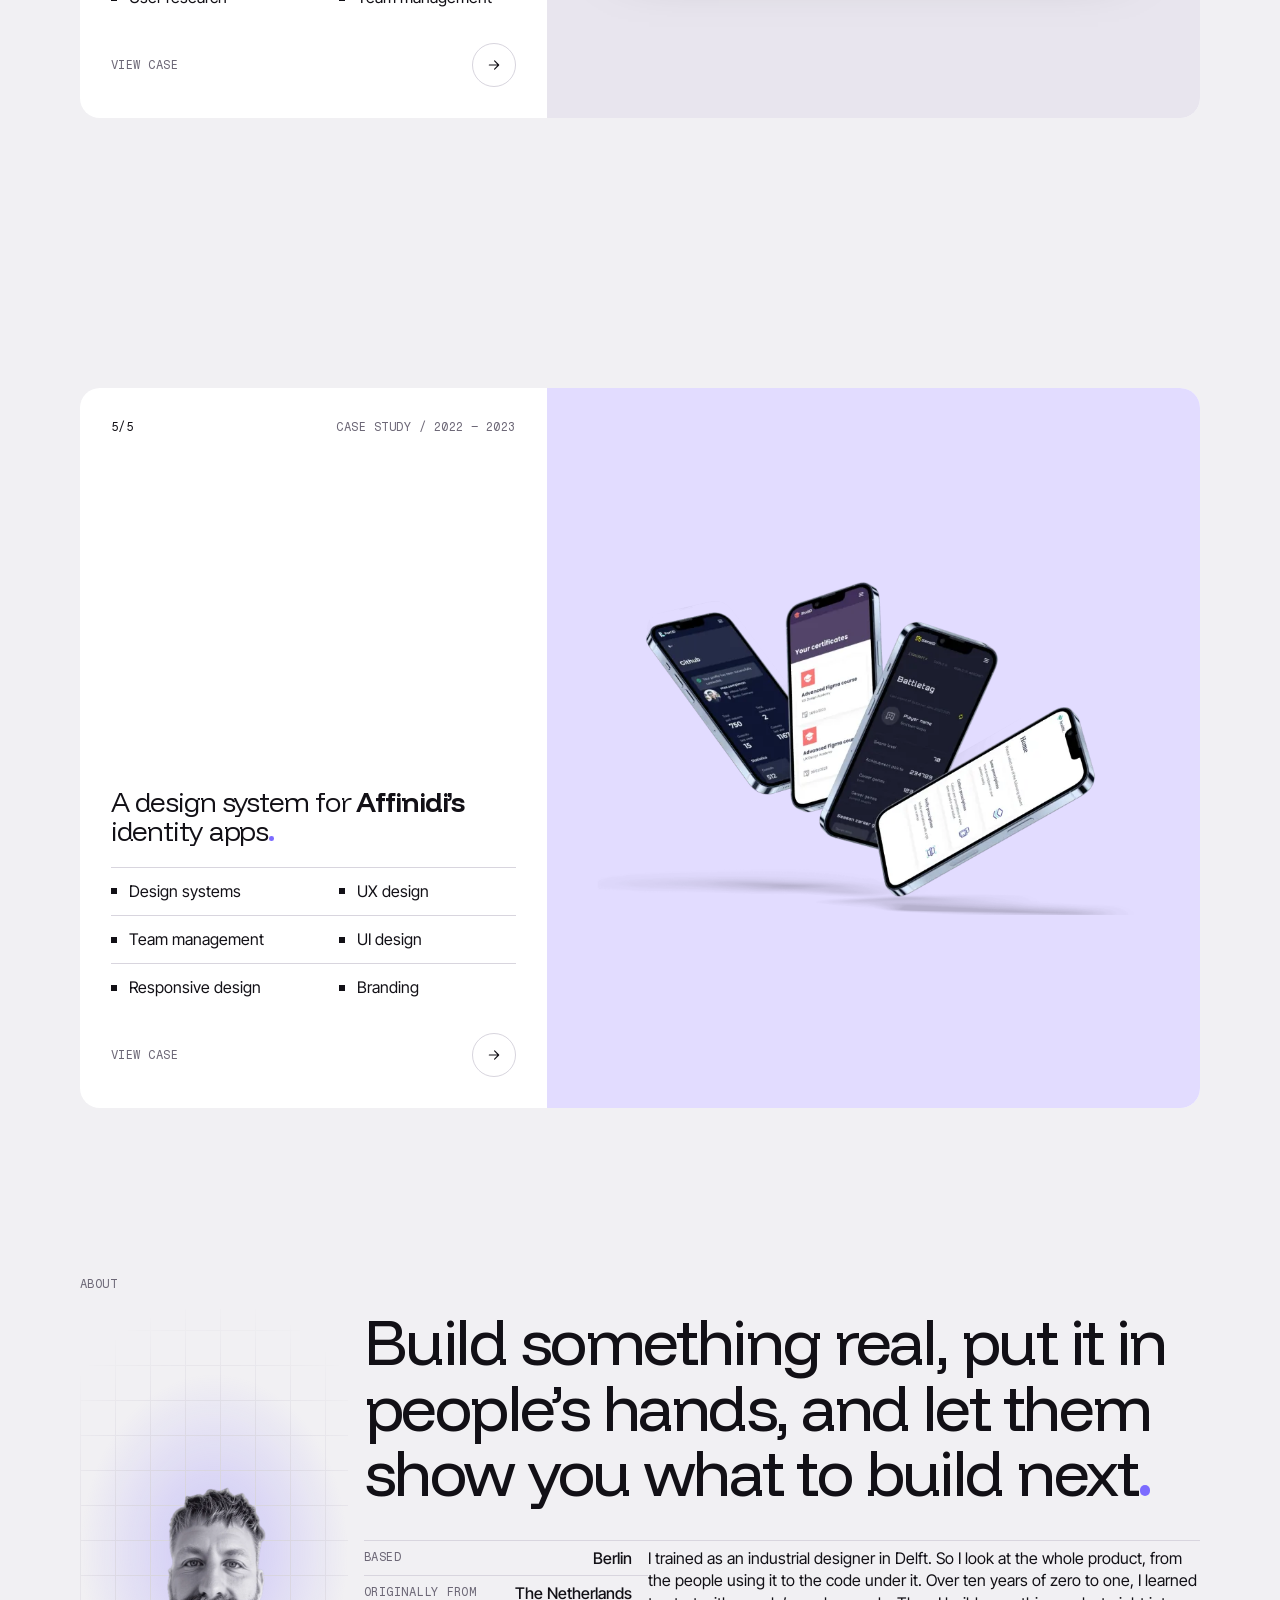
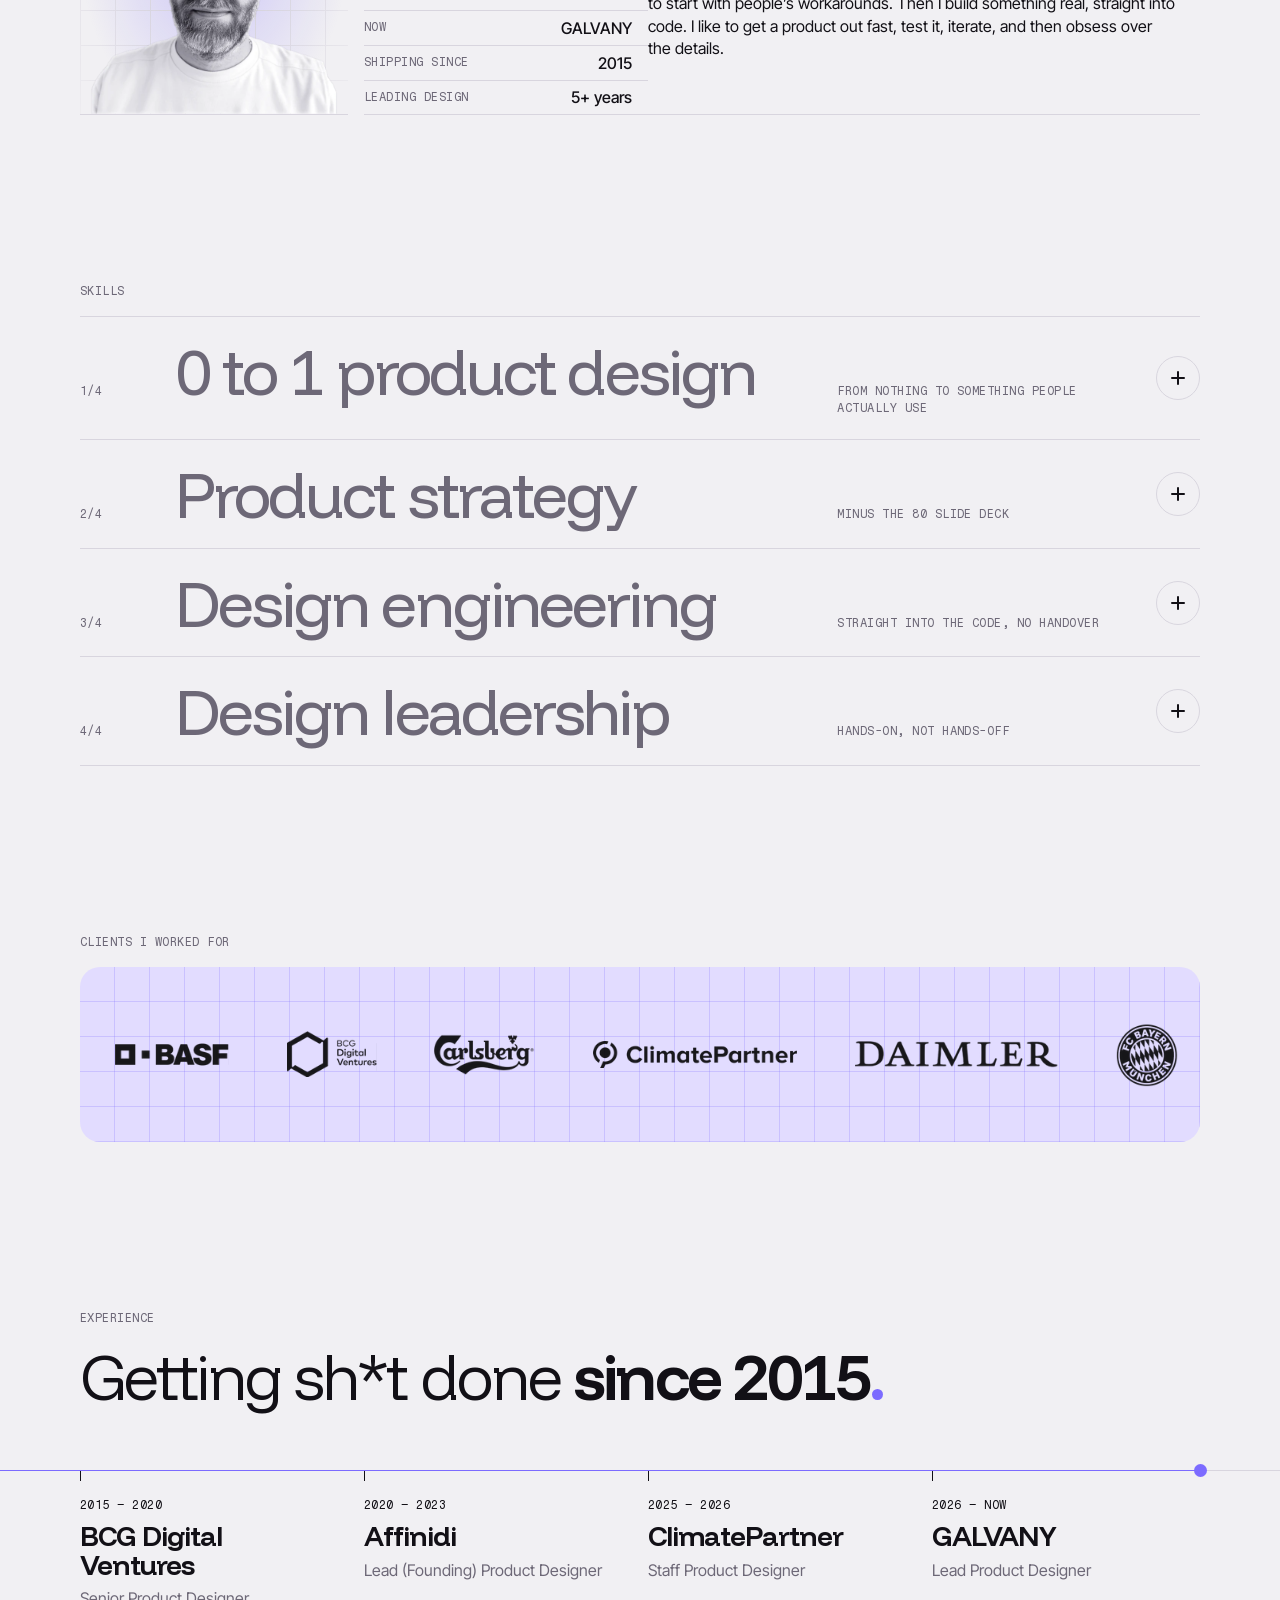
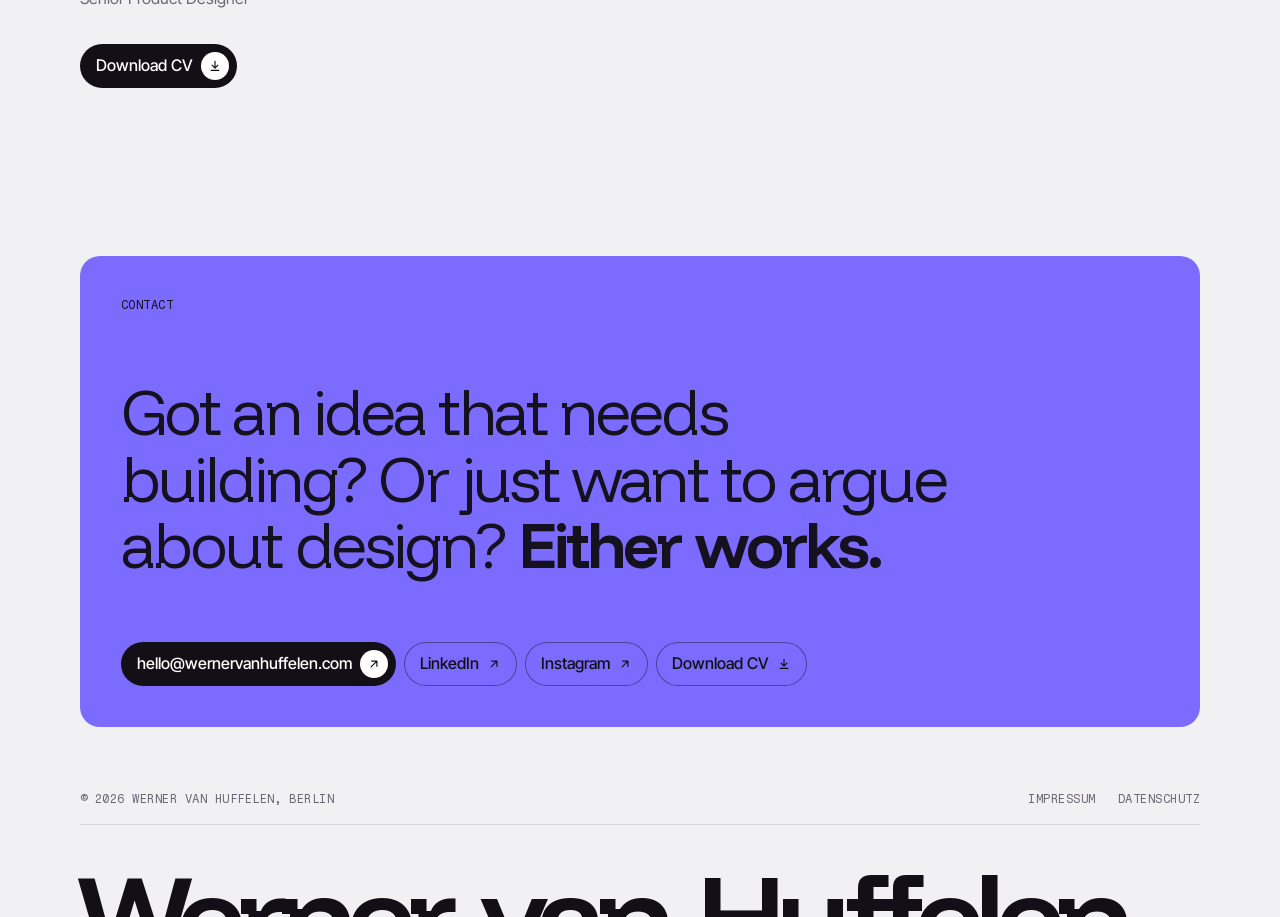
==== commit 2bccb967: "Juno card plays its reel on lavender, GALVANY card plays reel v4 Co-Authored-By: Claude Opus 5.5 <no" ====
--- a/index.html
+++ b/index.html
@@ -14,12 +14,12 @@
 <link rel="preload" href="assets/fonts/funnel-display-latin.woff2" as="font" type="font/woff2" crossorigin>   <!-- the headlines' font, from the site (css/contrast.css; 2026-11-16, was Google Fonts) -->
 <link rel="preconnect" href="https://fonts.googleapis.com"><link rel="preconnect" href="https://fonts.gstatic.com" crossorigin>
 <link rel="stylesheet" href="https://fonts.googleapis.com/css2?family=Inter+Tight:wght@300..700&display=swap">
-<link rel="stylesheet" href="css/contrast.css?v=d123">
+<link rel="stylesheet" href="css/contrast.css?v=d126">
 <script>(function(r){r.classList.add('js');try{var t=localStorage.getItem('theme');if(t==='dark'||t==='light')r.setAttribute('data-theme',t)}catch(e){}})(document.documentElement)</script>
-<script defer src="js/contrast.js?v=d123"></script>
-<link rel="stylesheet" href="css/heroes.css?v=d123">
-<link rel="stylesheet" href="css/heroes-c.css?v=d123">
-<script defer src="js/heroes.js?v=d123"></script>
+<script defer src="js/contrast.js?v=d126"></script>
+<link rel="stylesheet" href="css/heroes.css?v=d126">
+<link rel="stylesheet" href="css/heroes-c.css?v=d126">
+<script defer src="js/heroes.js?v=d126"></script>
 </head>
 <body>
 <a class="skip" href="#main">Skip to content</a>
@@ -61,7 +61,7 @@
         <ul class="tags" aria-label="Skills"><li>Design engineering</li><li>Rapid prototyping</li><li>AI in the loop</li><li>UX design</li><li>UI design</li><li>Mobile design</li></ul>
         <div class="foot-row"><span class="mono">View case</span><span class="go"><svg viewBox="0 0 24 24" fill="none" stroke="currentColor" stroke-width="2" stroke-linecap="round" stroke-linejoin="round" aria-hidden="true"><path d="M4 12h16M13 5l7 7-7 7"/></svg></span></div>
       </div>
-      <div class="panel lav" style="--tint:var(--lav)"><div class="cshot f-cover" style="--w:2726;--h:1562"><a href="/juno" tabindex="-1" aria-hidden="true"><img src="assets/cards/juno-hero-1200.webp" srcset="assets/cards/juno-hero-800.webp 800w, assets/cards/juno-hero-1200.webp 1200w, assets/cards/juno-hero.webp 2726w" sizes="(min-width: 900px) 60vw, (hover: hover) and (pointer: fine) 120vw, 92vw" width="2726" height="1562" alt="" loading="lazy" decoding="async"></a></div></div>
+      <div class="panel lav" style="--tint:var(--lav)"><div class="cshot f-cover sit reel" style="--w:1920;--h:1080;--sit:#e5e0ff;--fit:1.2"><a href="/juno" tabindex="-1" aria-hidden="true"><img src="assets/cards/juno-reel-1200.webp" srcset="assets/cards/juno-reel-800.webp 800w, assets/cards/juno-reel-1200.webp 1200w, assets/cards/juno-reel.webp 1920w" sizes="(min-width: 900px) 60vw, (hover: hover) and (pointer: fine) 120vw, 92vw" width="1920" height="1080" alt="" loading="lazy" decoding="async"><video muted playsinline preload="none" disablepictureinpicture loop data-src="assets/cards/juno-reel.mp4" data-t0="2"></video></a></div></div>
     </article>
     <article class="card" id="p-bandcamp" style="--i:2">
       <div class="txt">
--- a/css/contrast.css
+++ b/css/contrast.css
@@ -224,14 +224,15 @@
    The caps follow --zs, so a picture is as sharp zoomed as before */
 @media (min-width:1600px){ .cshot:not(.bare){--zs:1.2} }
 @media (min-width:2200px){ .cshot:not(.bare){--zs:1.12} }
-.cshot img{position:absolute;left:50%;top:50%;translate:-50% -50%;width:auto;height:auto;max-width:min(calc(100% - 2 * var(--pad)),var(--cap));max-height:min(calc(100% - 2 * var(--pad)),var(--caph));border-radius:10px;box-shadow:0 0 0 1px rgba(var(--sh),.08),0 30px 60px -30px rgba(var(--sh),.4);transform-origin:0 50%}
+.cshot img{position:absolute;left:50%;top:50%;translate:-50% -50%;width:auto;height:auto;max-width:min(calc((100% - 2 * var(--pad)) * var(--fit,1)),var(--cap));max-height:min(calc((100% - 2 * var(--pad)) * var(--fit,1)),var(--caph));border-radius:10px;box-shadow:0 0 0 1px rgba(var(--sh),.08),0 30px 60px -30px rgba(var(--sh),.4);transform-origin:0 50%}
 .cshot.bare img{border-radius:0;box-shadow:none;transform-origin:50% 50%}   /* Bandcamp's two panels grow from their middle; a screen grows from its left edge, staying centred (Werner, 2026-11-16) */
 @media (max-width:899px){ .cshot img{transform-origin:50% 50%} }   /* where the picture sits above the text, every picture grows from its middle (2026-11-16, Werner: "on breakpoints where the image on the project cards sits above the text, ... grow from the center instead of top left") */
 /* the Bandcamp card's reel (2026-11-16, Werner: "add this product reel on the bandcamp player project card instead of
    the image"): the video lies on its still, in the same box (the still's sizing, in the .cshot's own units), and shows
    once it plays; it comes in and zooms with the still, from the same point (js/contrast.js loads and plays it) */
 .cshot.reel{container-type:size}
-.cshot video{position:absolute;left:50%;top:50%;translate:-50% -50%;z-index:3;width:min(calc(100cqw - 2 * var(--pad)),var(--cap),calc((100cqh - 2 * var(--pad)) * var(--w) / var(--h)));height:auto;aspect-ratio:var(--w) / var(--h);border-radius:10px;object-fit:cover;pointer-events:none;opacity:0;transform-origin:0 50%;transition:opacity .4s var(--out),transform .4s var(--out)}
+.cshot video{position:absolute;left:50%;top:50%;translate:-50% -50%;z-index:3;width:min(calc((100cqw - 2 * var(--pad)) * var(--fit,1)),var(--cap),calc((100cqh - 2 * var(--pad)) * var(--fit,1) * var(--w) / var(--h)));height:auto;aspect-ratio:var(--w) / var(--h);border-radius:10px;object-fit:cover;pointer-events:none;opacity:0;transform-origin:0 50%;transition:opacity .4s var(--out),transform .4s var(--out)}
+.cshot.reel img{width:min(calc((100cqw - 2 * var(--pad)) * var(--fit,1)),var(--cap),calc((100cqh - 2 * var(--pad)) * var(--fit,1) * var(--w) / var(--h)));max-width:none;max-height:none}   /* a reel's still takes the video's own size, so the one fades in exactly over the other (on a phone its picture's natural width, 92vw, held it smaller than a reel drawn larger: --fit) */
 .cshot video.is-on{opacity:1}
 @media (max-width:899px){ .cshot video{transform-origin:50% 50%} }
 /* and the reel fills its panel, edge to edge on black (2026-11-16, Werner: "when you zoom in to the player it becomes full
@@ -242,7 +243,7 @@
 /* a reel on its own backdrop (2026-11-16, Werner: the GALVANY reel, "remove the background so it only sits on the card"):
    the panel takes the backdrop's colour (--sit, build.mjs), so the backdrop's edges vanish and the app's window sits on
    the card; no shadow of its own, as the window has one. Where the reel zooms in, the screen keeps its rounded corners */
-.cshot.sit{background:var(--sit)}
+.cshot.sit{background:var(--sit)}   /* --fit (build.mjs): a reel whose backdrop is wide around its window (Juno's: the window at most 85% of the frame) is drawn larger than the padding allows, and the panel crops the backdrop; 1 elsewhere */
 .cshot.sit img,.cshot.sit video{box-shadow:none}
 .cshot.fill img,.cshot.fill video{inset:0;margin:0;translate:none;width:100%;height:100%;max-width:none;max-height:none;aspect-ratio:auto;object-fit:cover;border-radius:0;box-shadow:none;transform-origin:50% 50%}
 /* only the picture takes the pointer, above the card's link layer (h3 a::after) */
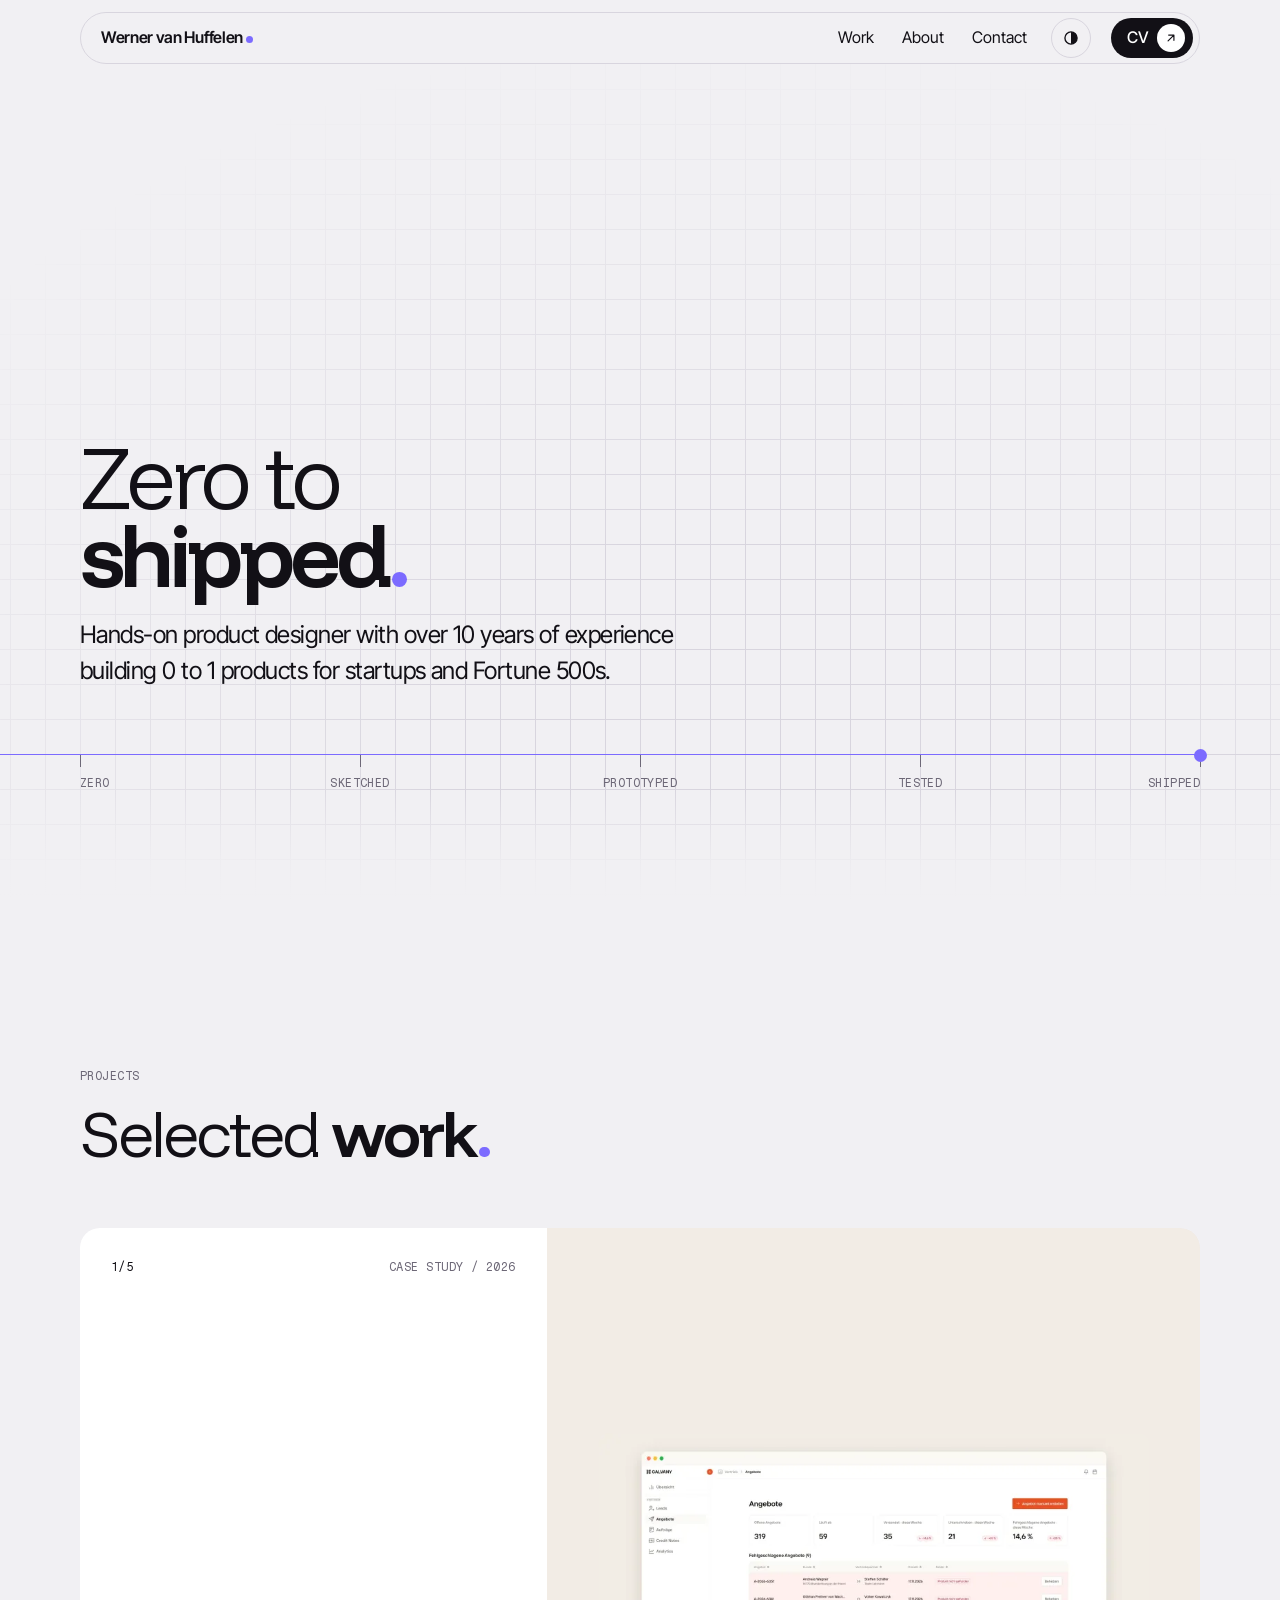
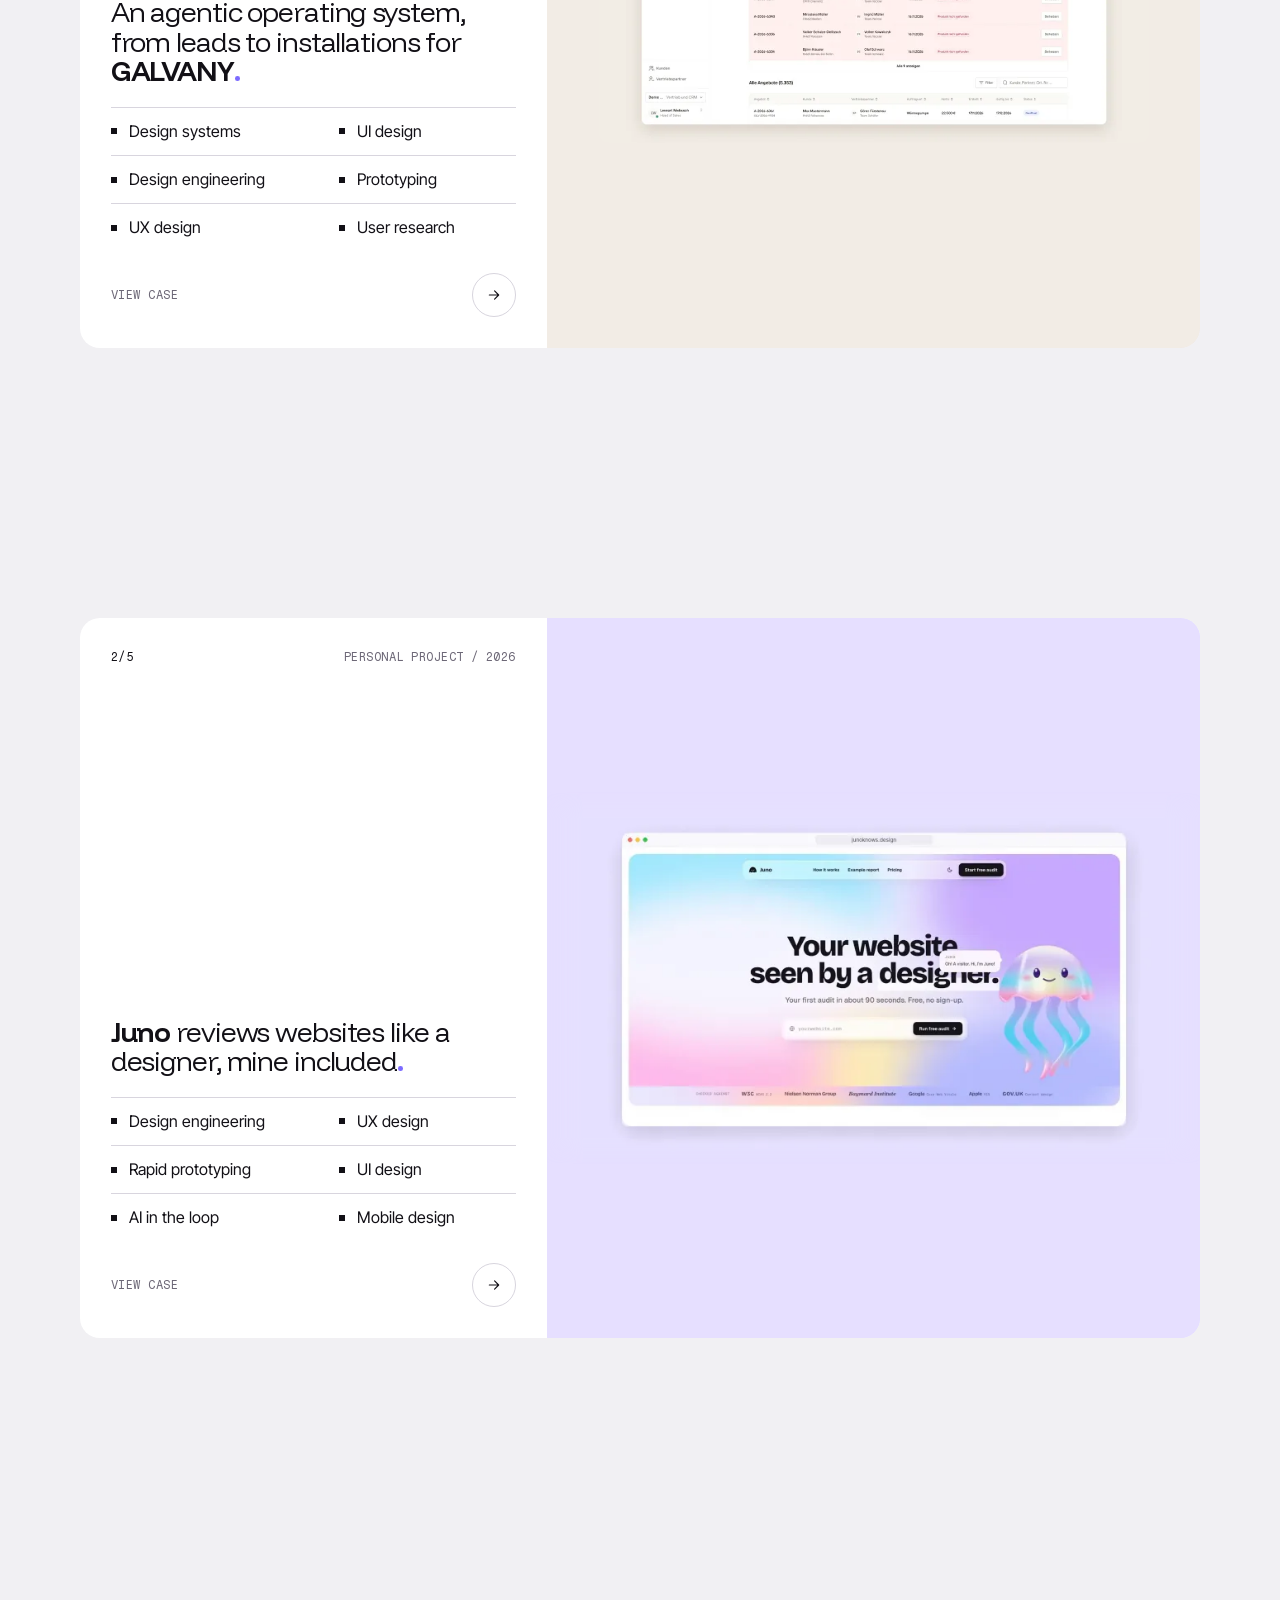
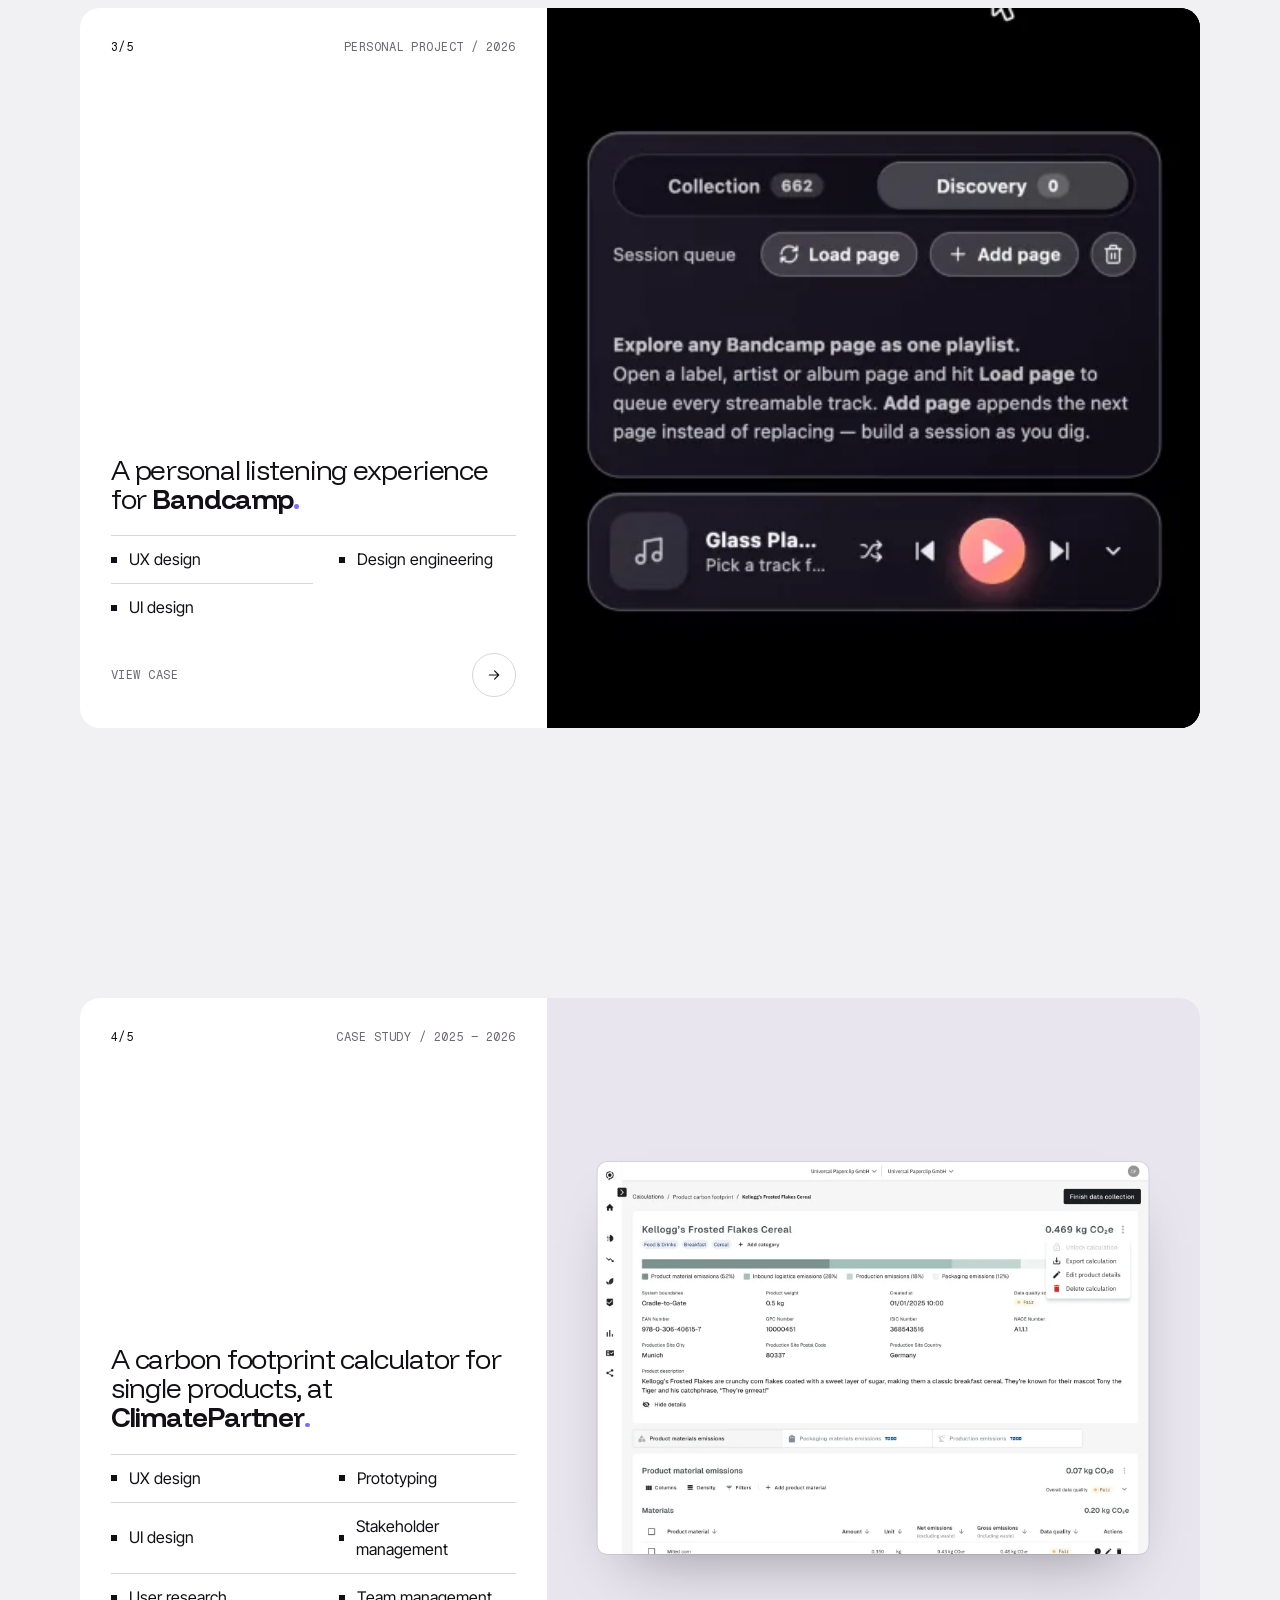
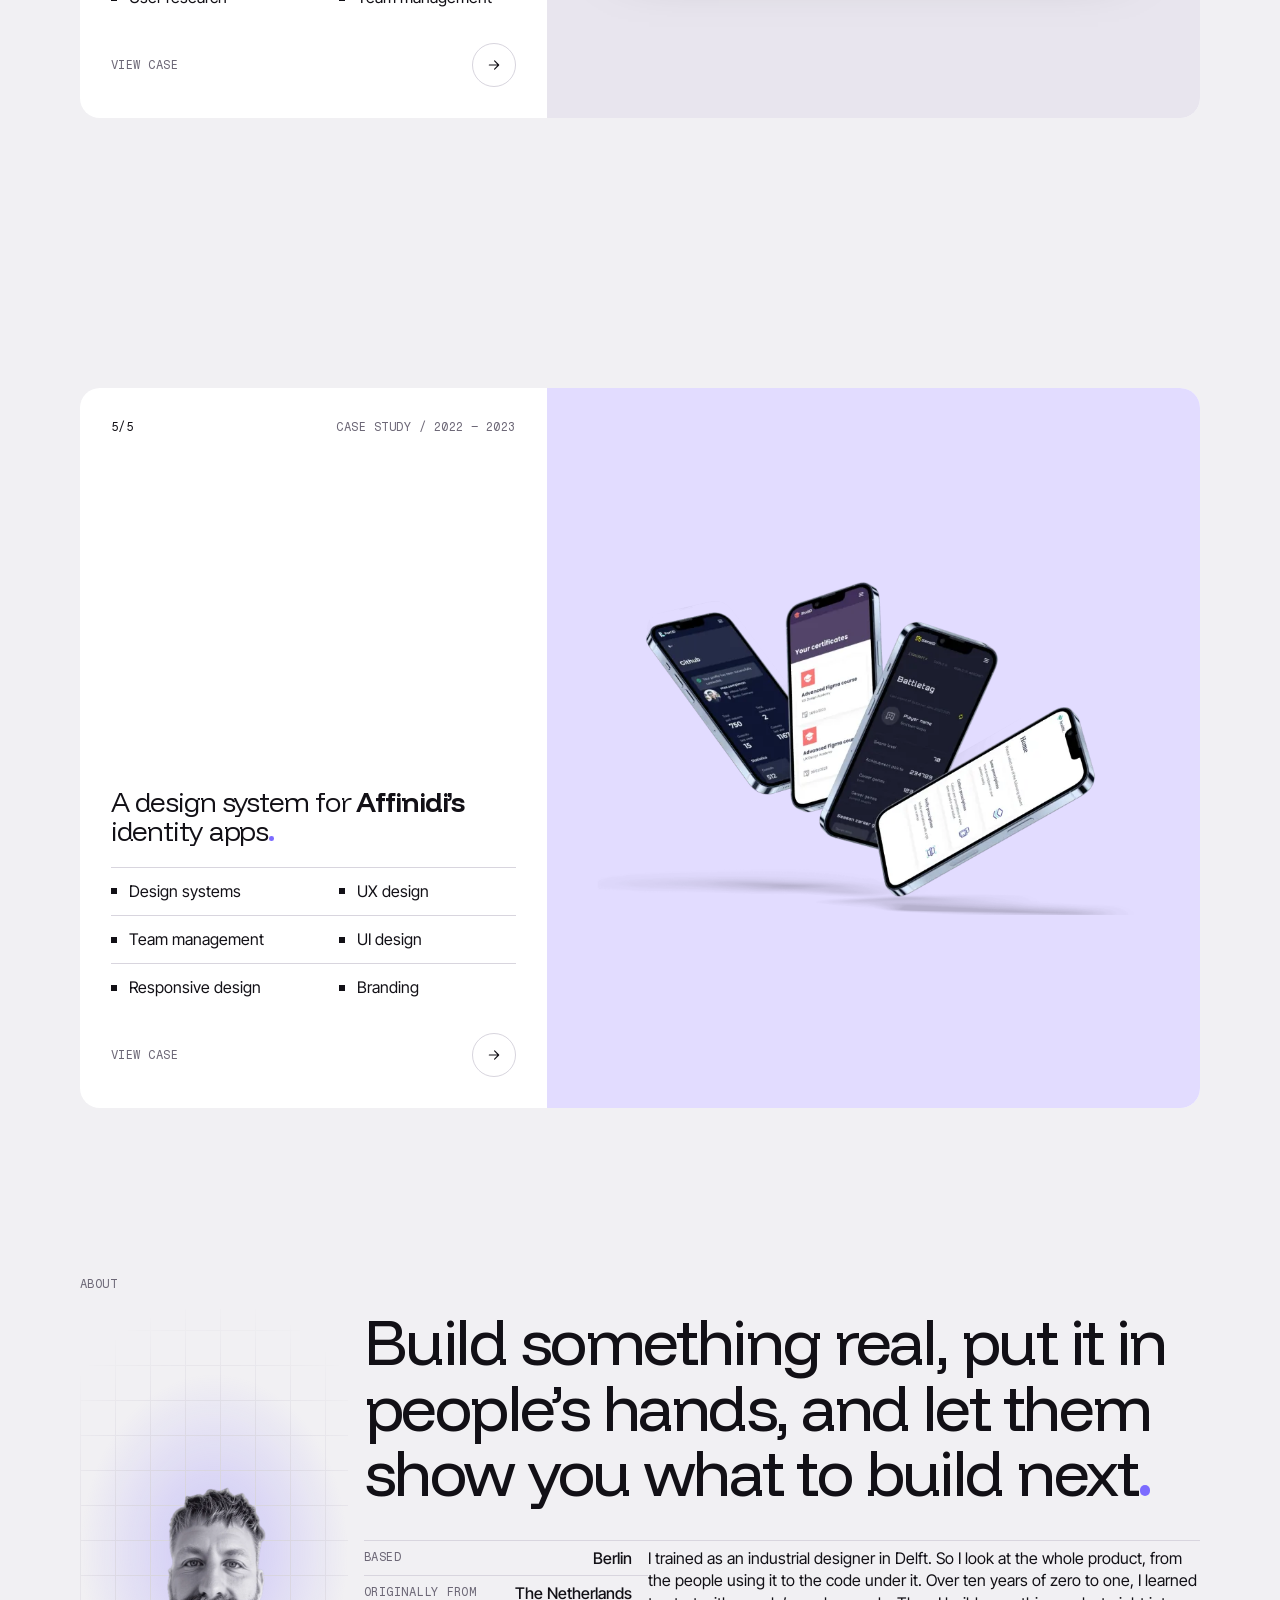
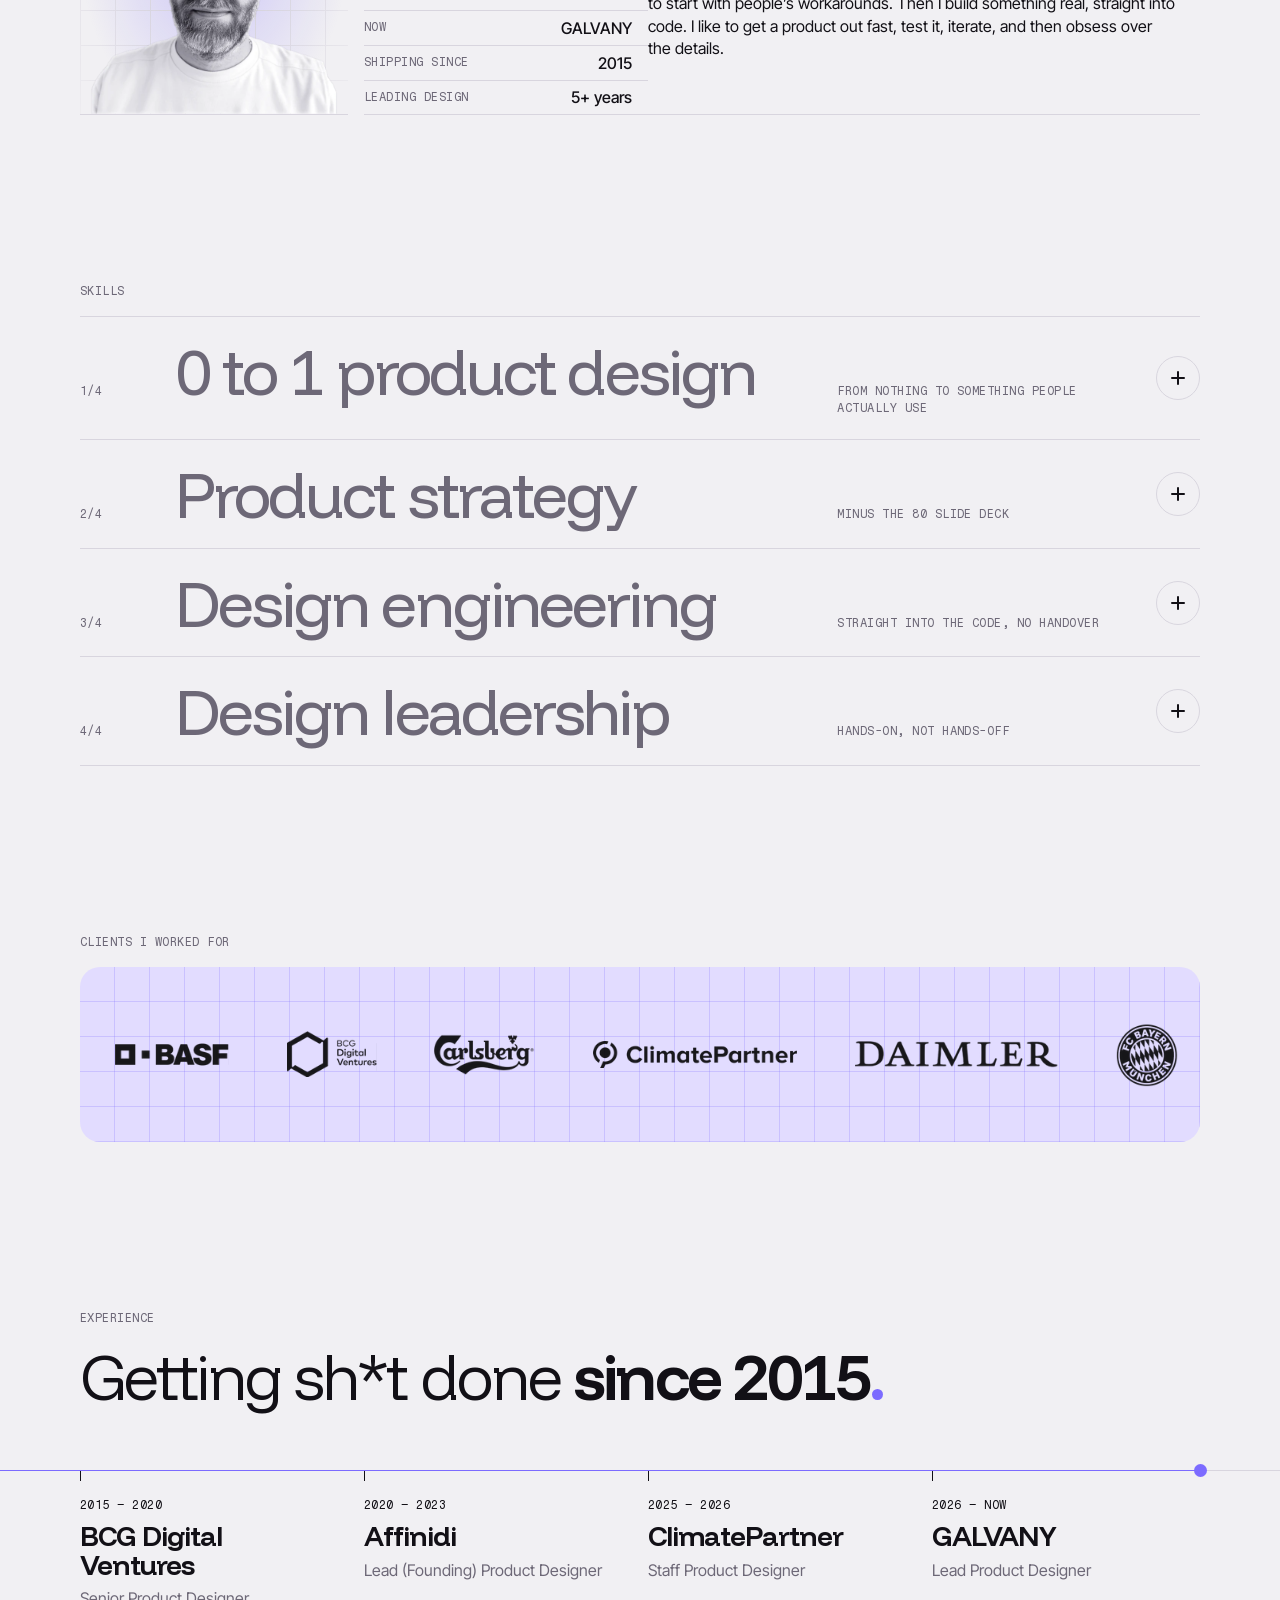
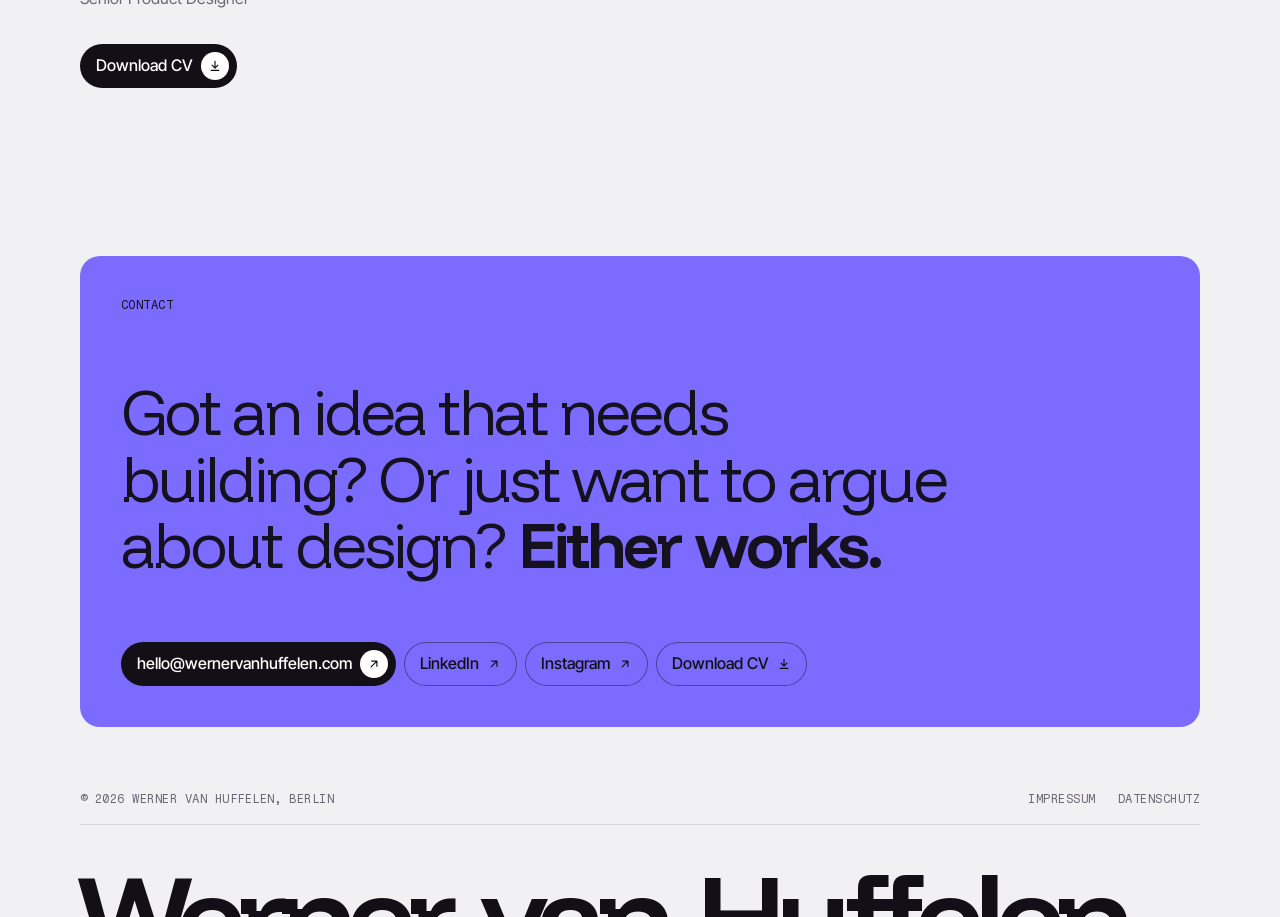
==== commit ab661331: "Reels without hover zoom, Juno's lavender matched, new Bandcamp reel with its own zoom, GALVANY titl" ====
--- a/index.html
+++ b/index.html
@@ -14,12 +14,12 @@
 <link rel="preload" href="assets/fonts/funnel-display-latin.woff2" as="font" type="font/woff2" crossorigin>   <!-- the headlines' font, from the site (css/contrast.css; 2026-11-16, was Google Fonts) -->
 <link rel="preconnect" href="https://fonts.googleapis.com"><link rel="preconnect" href="https://fonts.gstatic.com" crossorigin>
 <link rel="stylesheet" href="https://fonts.googleapis.com/css2?family=Inter+Tight:wght@300..700&display=swap">
-<link rel="stylesheet" href="css/contrast.css?v=d126">
+<link rel="stylesheet" href="css/contrast.css?v=d139">
 <script>(function(r){r.classList.add('js');try{var t=localStorage.getItem('theme');if(t==='dark'||t==='light')r.setAttribute('data-theme',t)}catch(e){}})(document.documentElement)</script>
-<script defer src="js/contrast.js?v=d126"></script>
-<link rel="stylesheet" href="css/heroes.css?v=d126">
-<link rel="stylesheet" href="css/heroes-c.css?v=d126">
-<script defer src="js/heroes.js?v=d126"></script>
+<script defer src="js/contrast.js?v=d139"></script>
+<link rel="stylesheet" href="css/heroes.css?v=d139">
+<link rel="stylesheet" href="css/heroes-c.css?v=d139">
+<script defer src="js/heroes.js?v=d139"></script>
 </head>
 <body>
 <a class="skip" href="#main">Skip to content</a>
@@ -52,7 +52,7 @@
         <ul class="tags" aria-label="Skills"><li>Design systems</li><li>Design engineering</li><li>UX design</li><li>UI design</li><li>Prototyping</li><li>User research</li></ul>
         <div class="foot-row"><span class="mono">View case</span><span class="go"><svg viewBox="0 0 24 24" fill="none" stroke="currentColor" stroke-width="2" stroke-linecap="round" stroke-linejoin="round" aria-hidden="true"><path d="M4 12h16M13 5l7 7-7 7"/></svg></span></div>
       </div>
-      <div class="panel" style="--tint:var(--mat)"><div class="cshot f-cover sit reel" style="--w:1920;--h:1080;--sit:#f2ece5"><a href="/galvany" tabindex="-1" aria-hidden="true"><img src="assets/cards/galvany-reel-1200.webp" srcset="assets/cards/galvany-reel-800.webp 800w, assets/cards/galvany-reel-1200.webp 1200w, assets/cards/galvany-reel.webp 1920w" sizes="(min-width: 900px) 60vw, (hover: hover) and (pointer: fine) 120vw, 92vw" width="1920" height="1080" alt="" loading="lazy" decoding="async"><video muted playsinline preload="none" disablepictureinpicture loop data-src="assets/cards/galvany-reel.mp4" data-t0="0"></video></a></div></div>
+      <div class="panel" style="--tint:var(--mat)"><div class="cshot f-cover sit reel" style="--w:1920;--h:1080;--sit:#f2ece5"><a href="/galvany" tabindex="-1" aria-hidden="true"><img src="assets/cards/galvany-reel-1200.webp" srcset="assets/cards/galvany-reel-800.webp 800w, assets/cards/galvany-reel-1200.webp 1200w, assets/cards/galvany-reel.webp 1920w" sizes="(min-width: 900px) 60vw, (hover: hover) and (pointer: fine) 120vw, 92vw" width="1920" height="1080" alt="" loading="lazy" decoding="async"><video muted playsinline preload="none" disablepictureinpicture loop data-src="assets/cards/galvany-reel.mp4" data-t0="0" data-rate="0.5" data-bar="0.5:0.000 1:0.095 1.1:0.093 1.2:0.091 4.9:0.091 5:0.093 5.1:0.095 5.6:0.000 7.5:0.000 7.8:0.097 7.9:0.093 8.9:0.091 9:0.091 9.1:0.082 9.2:0.047 9.3:0.000 19.2:0.000 19.3:0.050 19.4:0.087 19.5:0.091 20.8:0.091 20.9:0.093 21:0.097 21.5:0.000 23.3:0.000 23.4:0.008 23.5:0.028 23.6:0.048 23.7:0.067 23.8:0.082 23.9:0.091 24:0.095 26.4:0.095 26.5:0.097 26.6:0.098 27.1:0.000"></video></a></div></div>
     </article>
     <article class="card" id="p-juno" style="--i:1">
       <div class="txt">
@@ -61,7 +61,7 @@
         <ul class="tags" aria-label="Skills"><li>Design engineering</li><li>Rapid prototyping</li><li>AI in the loop</li><li>UX design</li><li>UI design</li><li>Mobile design</li></ul>
         <div class="foot-row"><span class="mono">View case</span><span class="go"><svg viewBox="0 0 24 24" fill="none" stroke="currentColor" stroke-width="2" stroke-linecap="round" stroke-linejoin="round" aria-hidden="true"><path d="M4 12h16M13 5l7 7-7 7"/></svg></span></div>
       </div>
-      <div class="panel lav" style="--tint:var(--lav)"><div class="cshot f-cover sit reel" style="--w:1920;--h:1080;--sit:#e5e0ff;--fit:1.2"><a href="/juno" tabindex="-1" aria-hidden="true"><img src="assets/cards/juno-reel-1200.webp" srcset="assets/cards/juno-reel-800.webp 800w, assets/cards/juno-reel-1200.webp 1200w, assets/cards/juno-reel.webp 1920w" sizes="(min-width: 900px) 60vw, (hover: hover) and (pointer: fine) 120vw, 92vw" width="1920" height="1080" alt="" loading="lazy" decoding="async"><video muted playsinline preload="none" disablepictureinpicture loop data-src="assets/cards/juno-reel.mp4" data-t0="2"></video></a></div></div>
+      <div class="panel lav" style="--tint:var(--lav)"><div class="cshot f-cover sit feather reel" style="--w:1920;--h:1080;--sit:#e6dfff;--fit:1.2"><a href="/juno" tabindex="-1" aria-hidden="true"><img src="assets/cards/juno-reel-1200.webp" srcset="assets/cards/juno-reel-800.webp 800w, assets/cards/juno-reel-1200.webp 1200w, assets/cards/juno-reel.webp 1920w" sizes="(min-width: 900px) 60vw, (hover: hover) and (pointer: fine) 120vw, 92vw" width="1920" height="1080" alt="" loading="lazy" decoding="async"><video muted playsinline preload="none" disablepictureinpicture loop data-src="assets/cards/juno-reel.mp4" data-t0="2"></video></a></div></div>
     </article>
     <article class="card" id="p-bandcamp" style="--i:2">
       <div class="txt">
@@ -70,7 +70,7 @@
         <ul class="tags few" aria-label="Skills"><li>UX design</li><li>UI design</li><li>Design engineering</li></ul>
         <div class="foot-row"><span class="mono">View case</span><span class="go"><svg viewBox="0 0 24 24" fill="none" stroke="currentColor" stroke-width="2" stroke-linecap="round" stroke-linejoin="round" aria-hidden="true"><path d="M4 12h16M13 5l7 7-7 7"/></svg></span></div>
       </div>
-      <div class="panel night" style="--tint:var(--mat)"><div class="cshot f-cover fill reel" style="--w:1920;--h:1080"><a href="/bandcamp" tabindex="-1" aria-hidden="true"><img src="assets/cards/bandcamp-reel-1200.webp" srcset="assets/cards/bandcamp-reel-800.webp 800w, assets/cards/bandcamp-reel-1200.webp 1200w, assets/cards/bandcamp-reel.webp 1920w" sizes="(min-width: 900px) 90vw, 150vw" width="1920" height="1080" alt="" loading="lazy" decoding="async"><video muted playsinline preload="none" disablepictureinpicture data-src="assets/cards/bandcamp-reel.mp4" data-t0="4.5" data-from="0.45" data-to="12.9"></video></a></div></div>
+      <div class="panel night" style="--tint:var(--mat)"><div class="cshot f-cover fill contain reel" style="--w:1920;--h:1080"><a href="/bandcamp" tabindex="-1" aria-hidden="true"><img src="assets/cards/bandcamp-reel-1200.webp" srcset="assets/cards/bandcamp-reel-800.webp 800w, assets/cards/bandcamp-reel-1200.webp 1200w, assets/cards/bandcamp-reel.webp 1920w" sizes="(min-width: 900px) 60vw, (hover: hover) and (pointer: fine) 120vw, 92vw" width="1920" height="1080" alt="" loading="lazy" decoding="async"><video muted playsinline preload="none" disablepictureinpicture loop data-src="assets/cards/bandcamp-reel.mp4" data-t0="7" data-wide="2:4.1,13.4:99:-3" data-crop="0.2"></video></a></div></div>
     </article>
     <article class="card" id="p-climatepartner" style="--i:3">
       <div class="txt">
--- a/css/contrast.css
+++ b/css/contrast.css
@@ -245,13 +245,23 @@
    the card; no shadow of its own, as the window has one. Where the reel zooms in, the screen keeps its rounded corners */
 .cshot.sit{background:var(--sit)}   /* --fit (build.mjs): a reel whose backdrop is wide around its window (Juno's: the window at most 85% of the frame) is drawn larger than the padding allows, and the panel crops the backdrop; 1 elsewhere */
 .cshot.sit img,.cshot.sit video{box-shadow:none}
+.cshot video[data-bar]{clip-path:inset(calc(var(--ct,0) * 100%) 0 0 round 10px)}   /* the top cut off by --ct (js, data-bar: GALVANY's title bar where the reel fills the frame), and only the top: the box's top edge comes down, nothing is zoomed (2026-11-17, Werner: "can you only crop off the top part instead of zooming in, as it cuts off other parts as well") */
+.cshot.sit.reel:has(video[data-bar].is-on) img{visibility:hidden;transition:visibility 0s .45s}   /* its still goes once the video is in (after its .4s fade), so nothing of it shows above a cut top */
+/* and its edges fade into the panel (--feather, build.mjs; Juno's): a browser draws a video's colours its own way (Juno's
+   lavender came out #e1dcff in Chrome's canvas, #e5e0ff headless, #e6dfff on the screen), so a panel of one colour can
+   leave a faint rectangle where the video ends; a soft edge leaves none. The window stays clear of the fade (it fills
+   at most 85% of the frame across, 85% down) */
+.cshot.feather img,.cshot.feather video{-webkit-mask-image:linear-gradient(to right,transparent,#000 6%,#000 94%,transparent),linear-gradient(to bottom,transparent,#000 7%,#000 93%,transparent);-webkit-mask-composite:source-in;mask-image:linear-gradient(to right,transparent,#000 6%,#000 94%,transparent),linear-gradient(to bottom,transparent,#000 7%,#000 93%,transparent);mask-composite:intersect}
 .cshot.fill img,.cshot.fill video{inset:0;margin:0;translate:none;width:100%;height:100%;max-width:none;max-height:none;aspect-ratio:auto;object-fit:cover;border-radius:0;box-shadow:none;transform-origin:50% 50%}
+.cshot.fill.contain video{object-fit:contain;background:#000;scale:var(--cover,1);translate:0 0;transition:opacity .4s var(--out),transform .4s var(--out),scale .8s cubic-bezier(.65,0,.35,1),translate .8s cubic-bezier(.65,0,.35,1)}
+.cshot.fill.contain video.is-wide{scale:var(--ws,1);translate:calc((1 - var(--ws,1)) * 50% + var(--wx,0%)) 0}   /* grown less, its right edge on the panel's: the left margin goes (2026-11-17, Werner: "the screen can be cut off on the left side (the margins) so we can zoom out a bit less"; --ws, js) */
+.cshot.fill.contain video.snap{transition:opacity .4s var(--out),transform .4s var(--out)}   /* (its black background fills the bands above and below the whole frame, where the still behind it showed through) Bandcamp's (2026-11-17, Werner: "only zoom out when the player is out of view, keep the zoomed in version of the player as is"): the whole reel, grown by --cover to fill the panel as before (its still is that close-up, cut the same way), and back to the whole frame on the panel's black, which is the reel's own, while the reel shows the whole page with the player at its edge (data-wide, js); the change takes 0.8s, in step with the reel's own camera moves */
 /* only the picture takes the pointer, above the card's link layer (h3 a::after) */
 .cshot{pointer-events:none} .cshot img{z-index:2;pointer-events:auto}
 @media (prefers-reduced-motion:no-preference){
   .js .cshot img{transition:opacity .4s var(--out),transform .4s var(--out)}
   .js .cshot:not(.in) img{opacity:0;transform:translateY(24px)} .js .cshot:not(.in) video{transform:translateY(24px)}
-  @media (hover:hover) and (pointer:fine){ .cshot.in img:hover,.cshot.in img:hover + video{transform:scale(var(--zs))} }
+  @media (hover:hover) and (pointer:fine){ .cshot.in:not(.reel) img:hover{transform:scale(var(--zs))} }   /* a reel does not zoom (2026-11-17, Werner: "can we remove the zoom on hover functionality on the reels"): it moves already */
 }
 /* 2026-11-14: a card's picture sits on its flat ground. It had the page's grid behind it for a while (Werner, then: "add
    the grid behind the images on the case study cards"), and he took it out again. The tints (.lav, .mat, .night) stay */
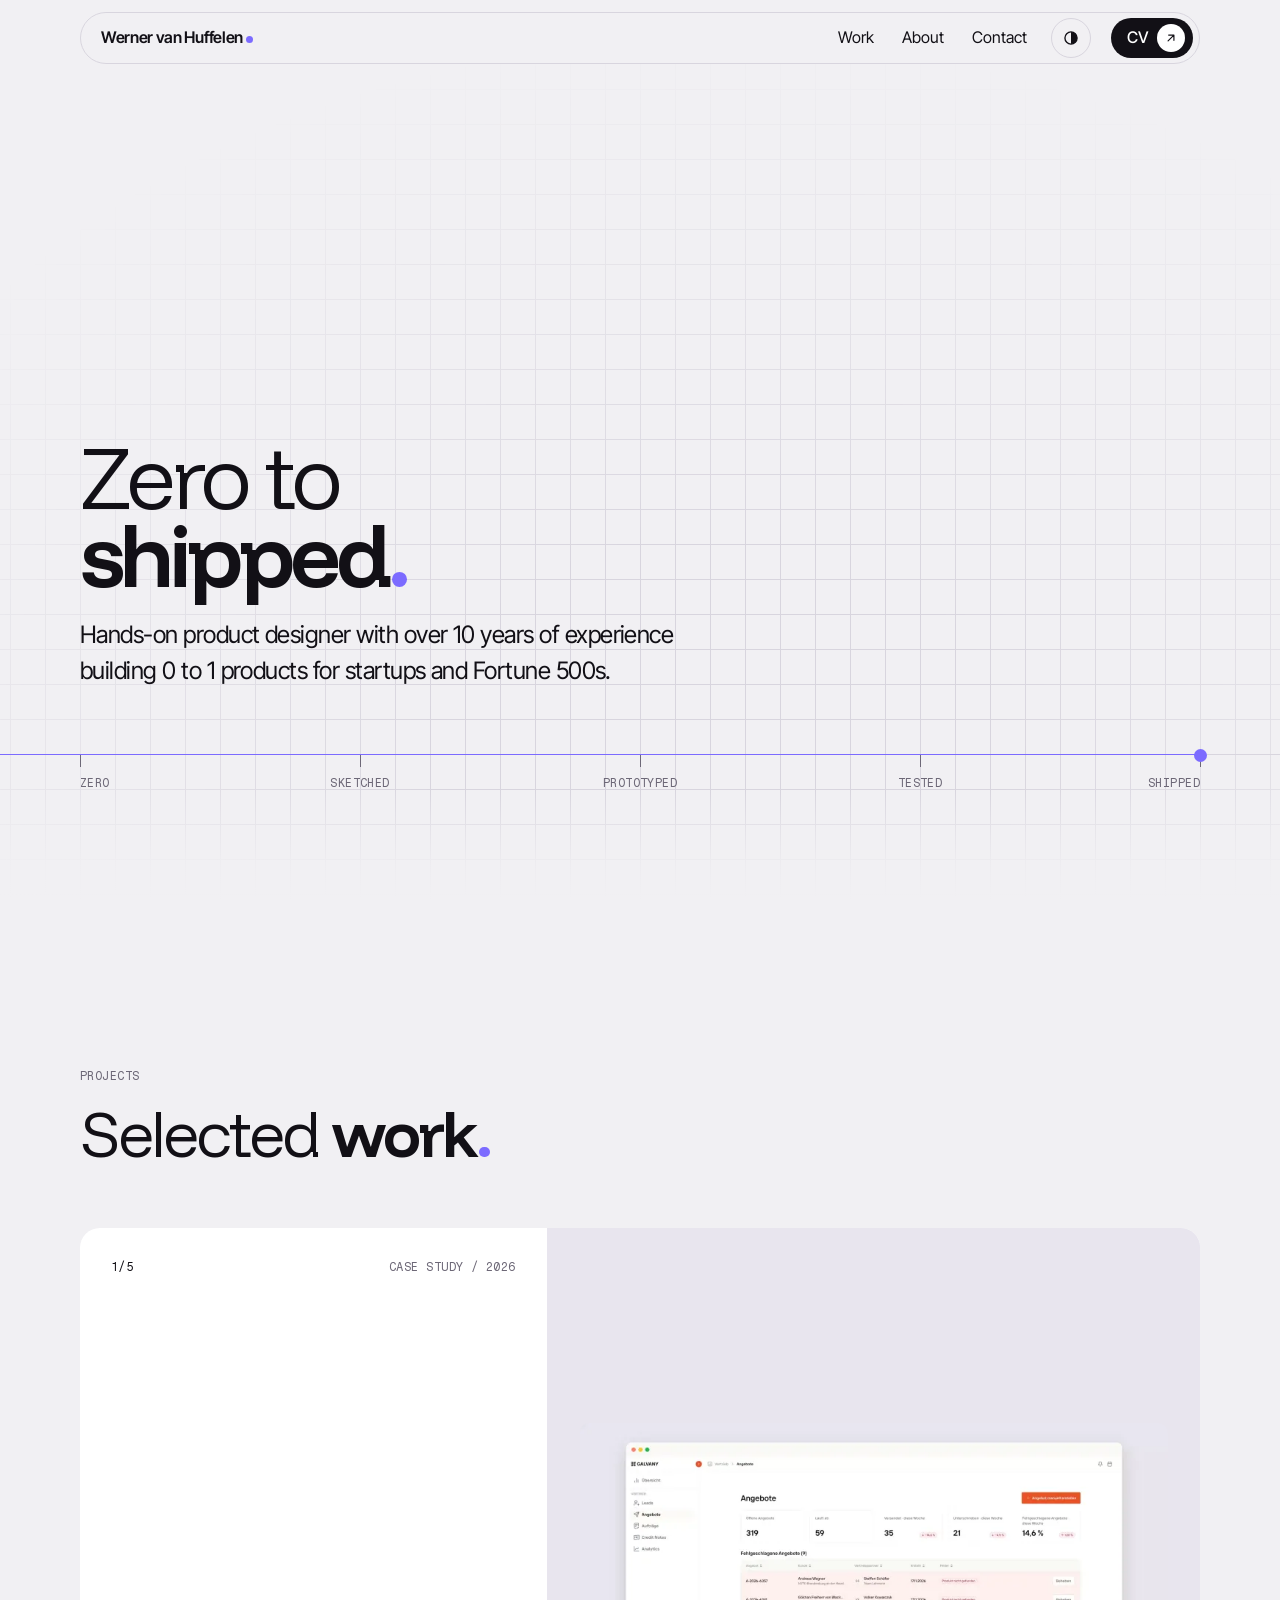
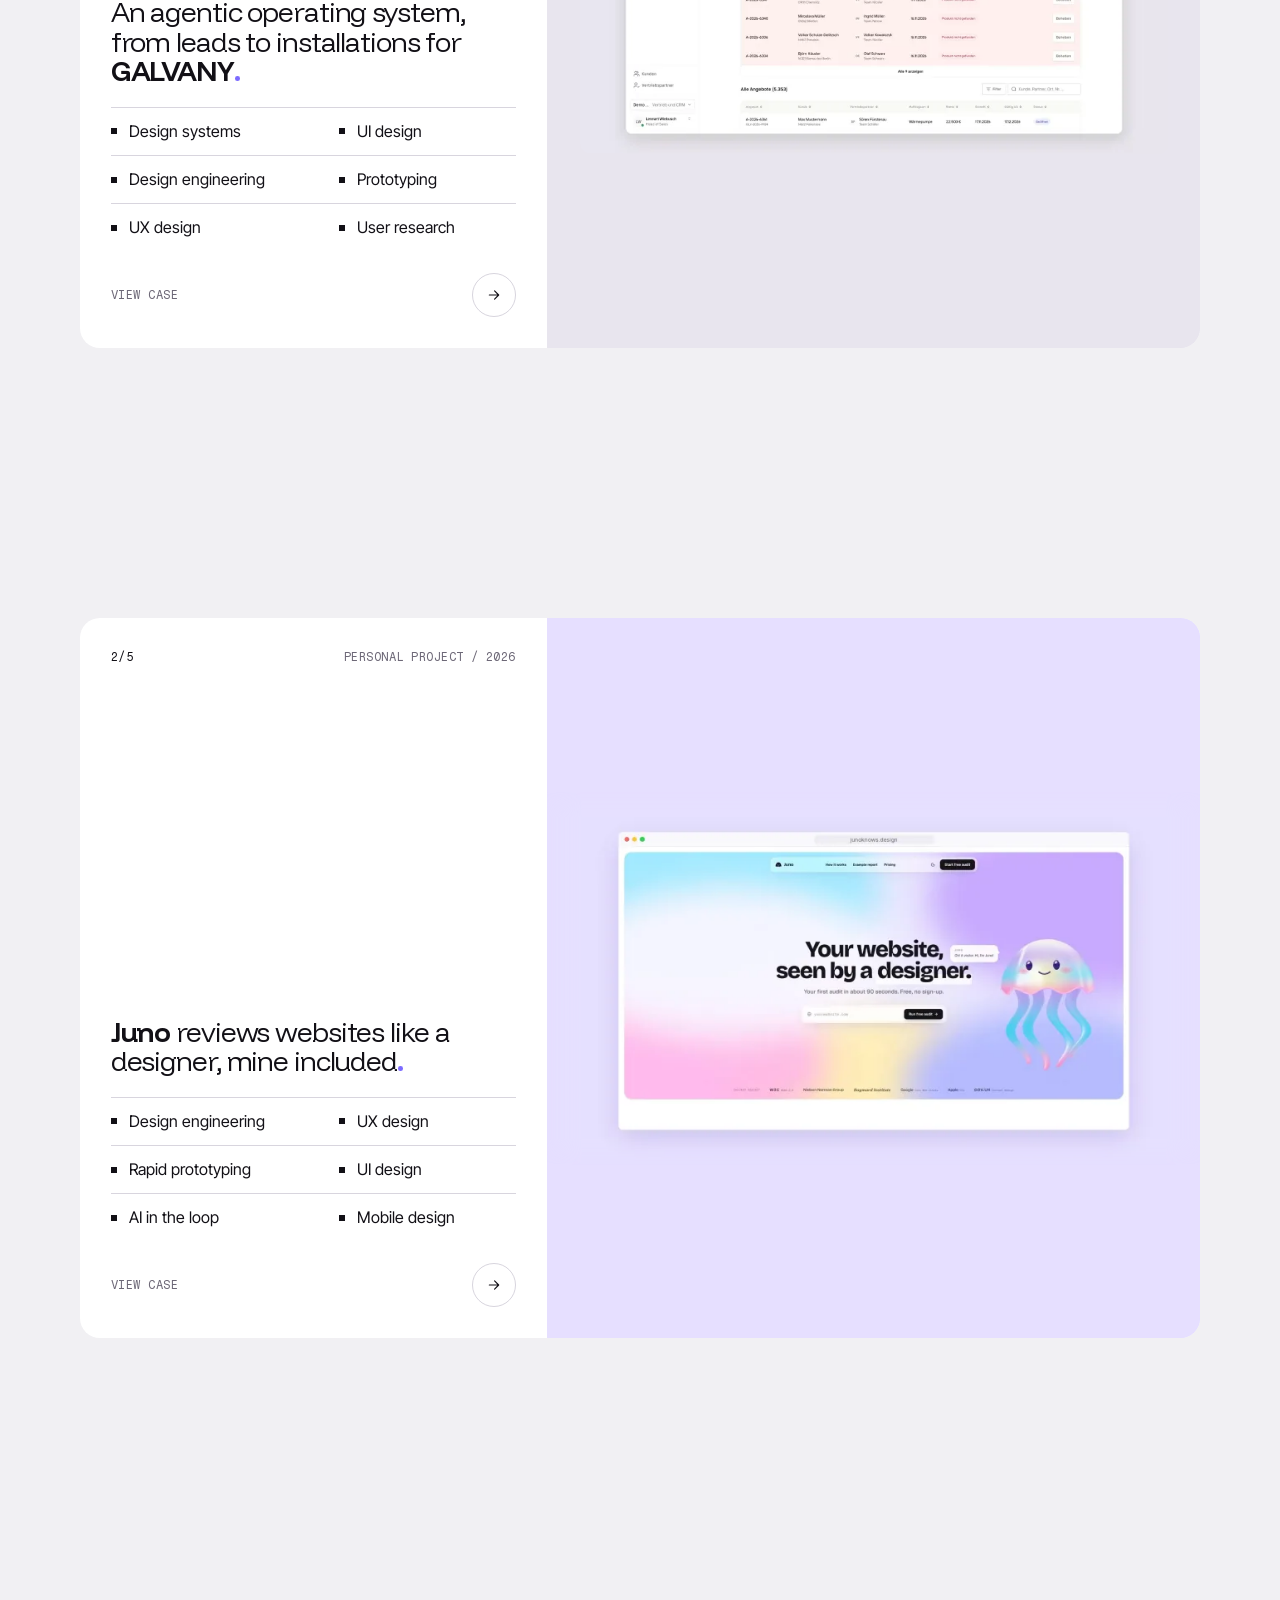
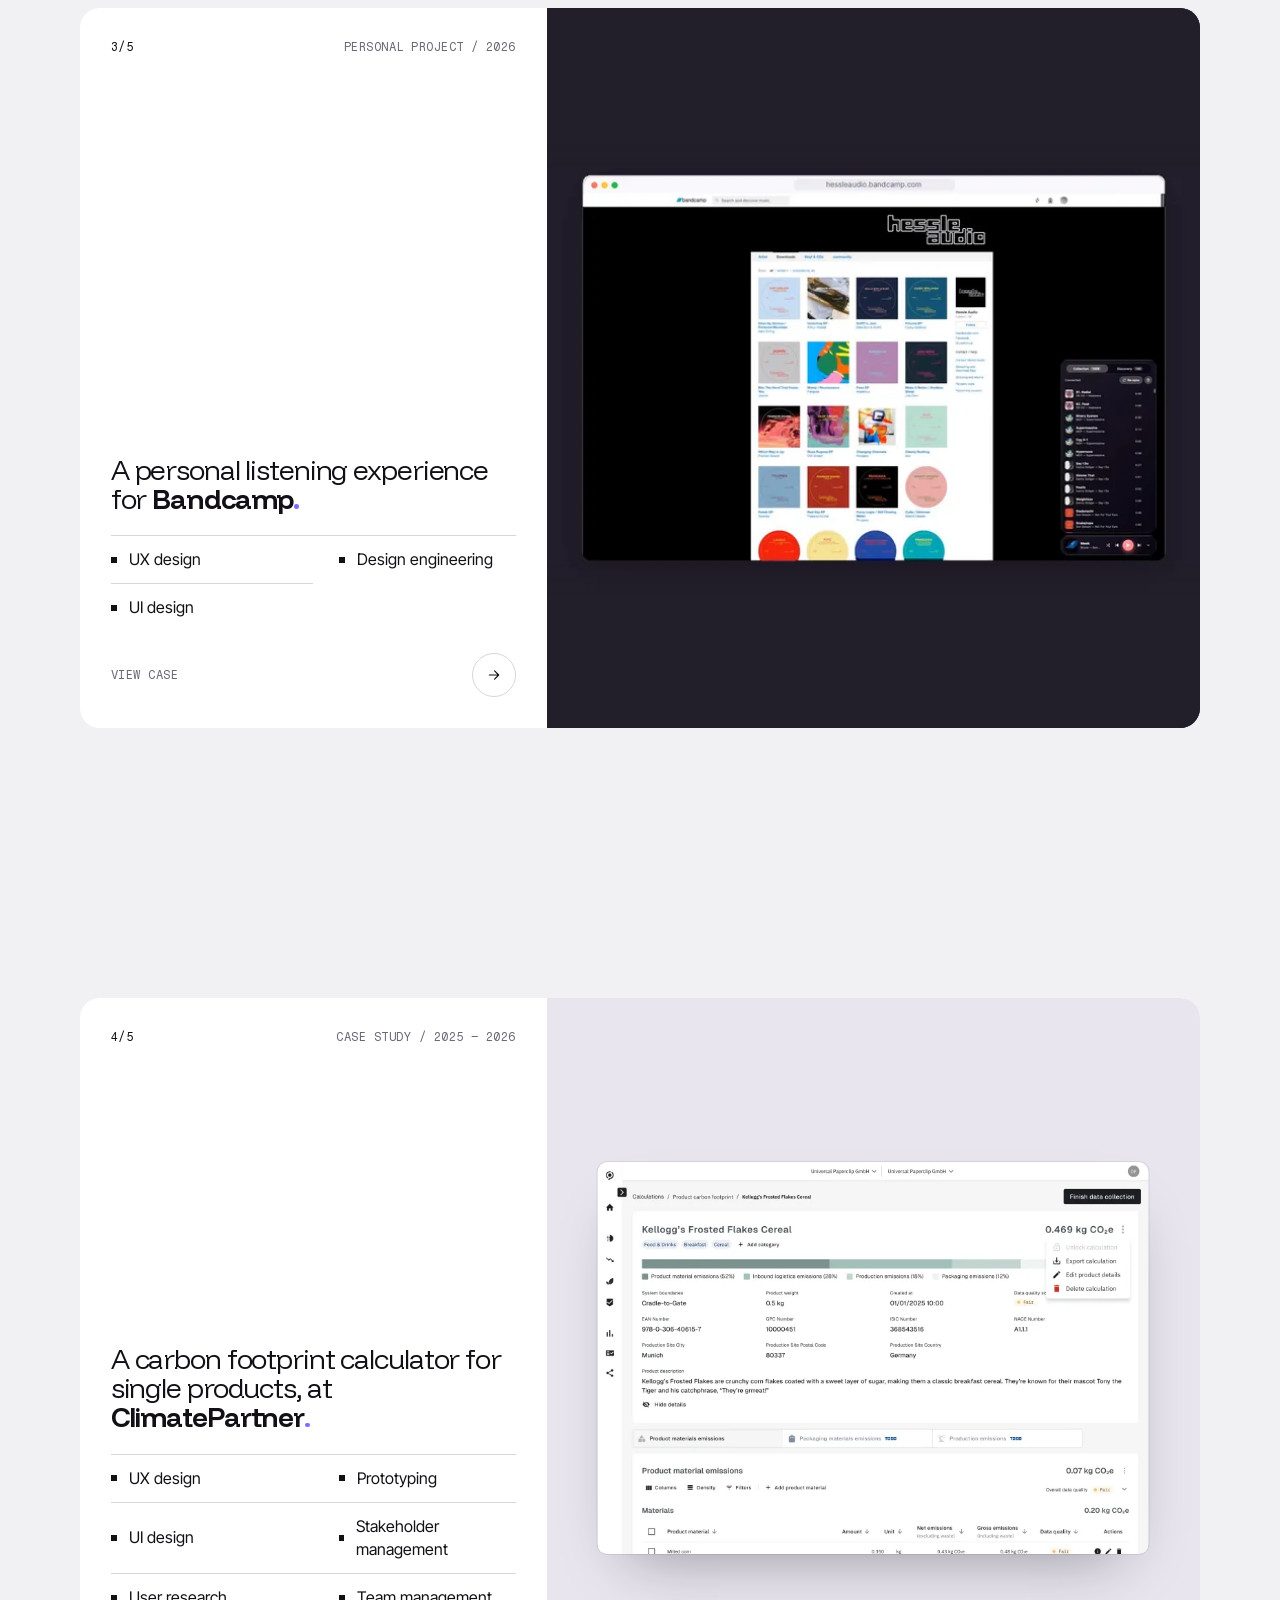
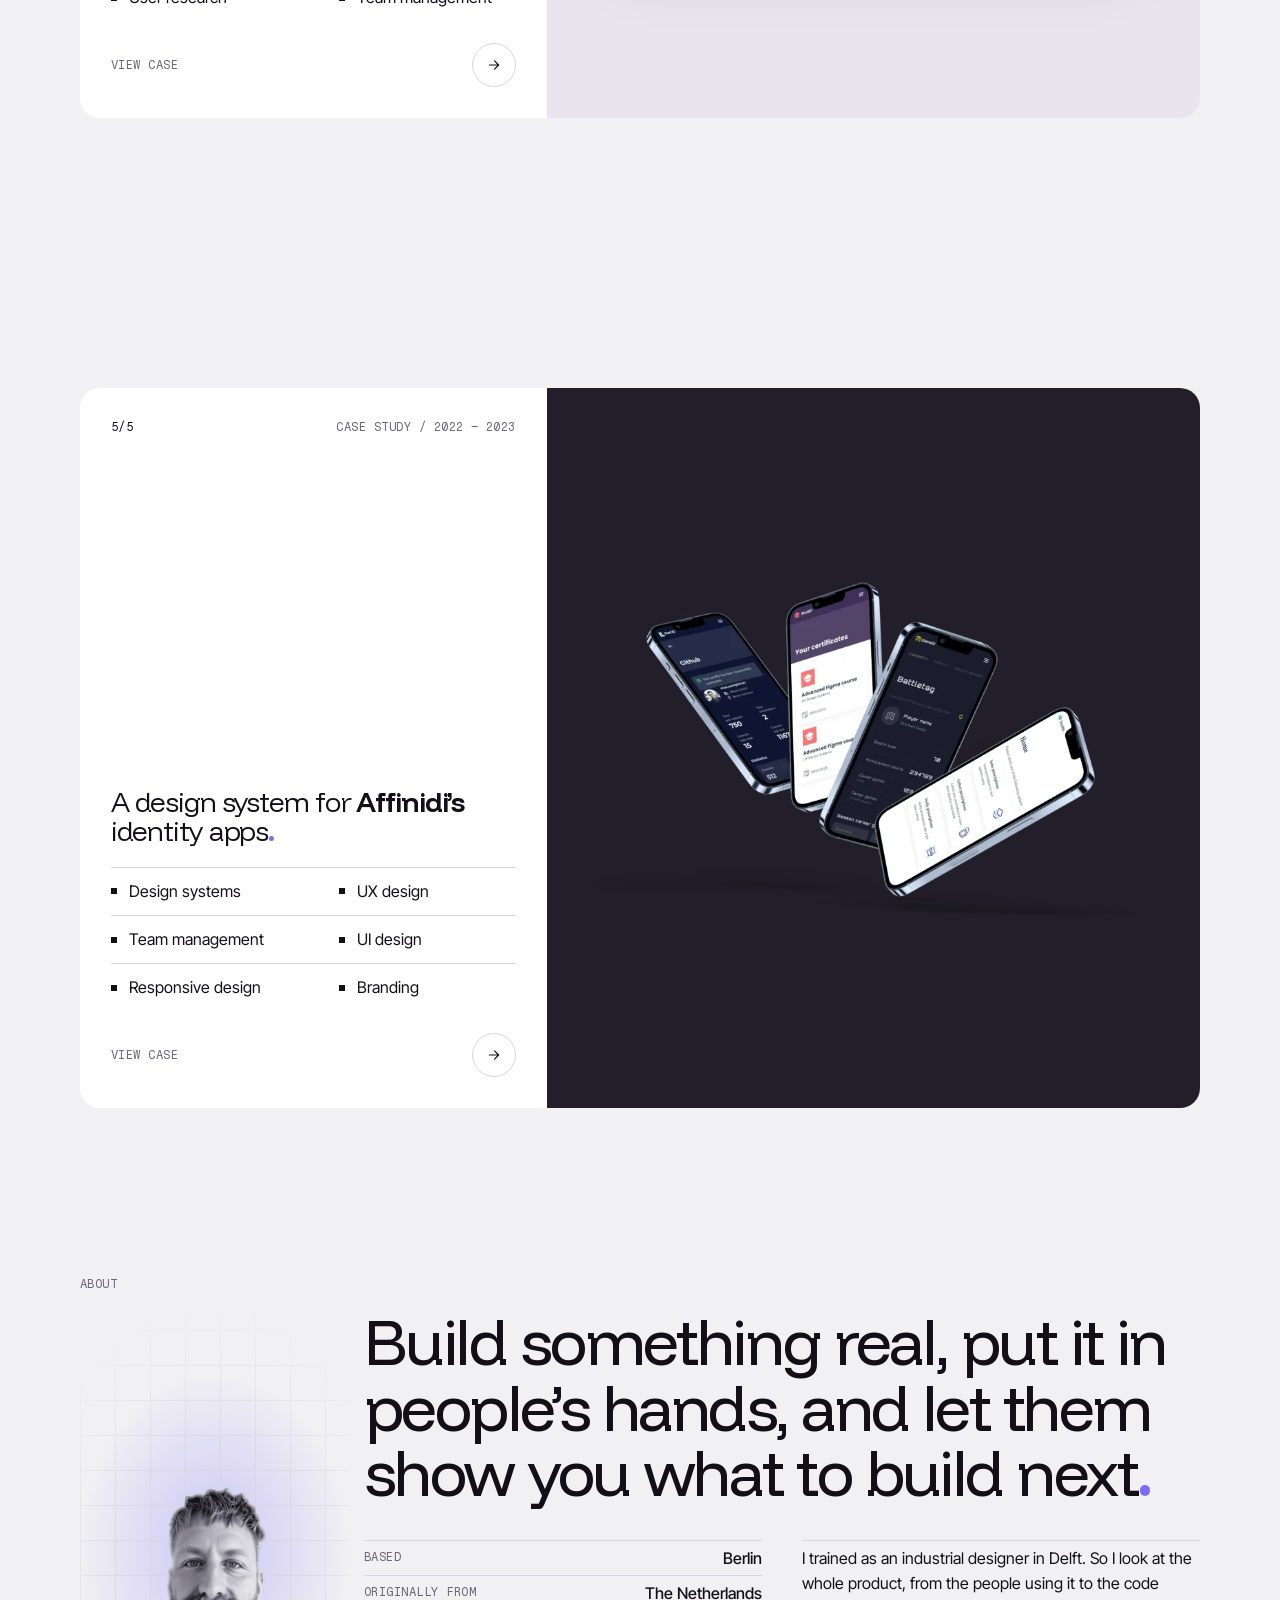
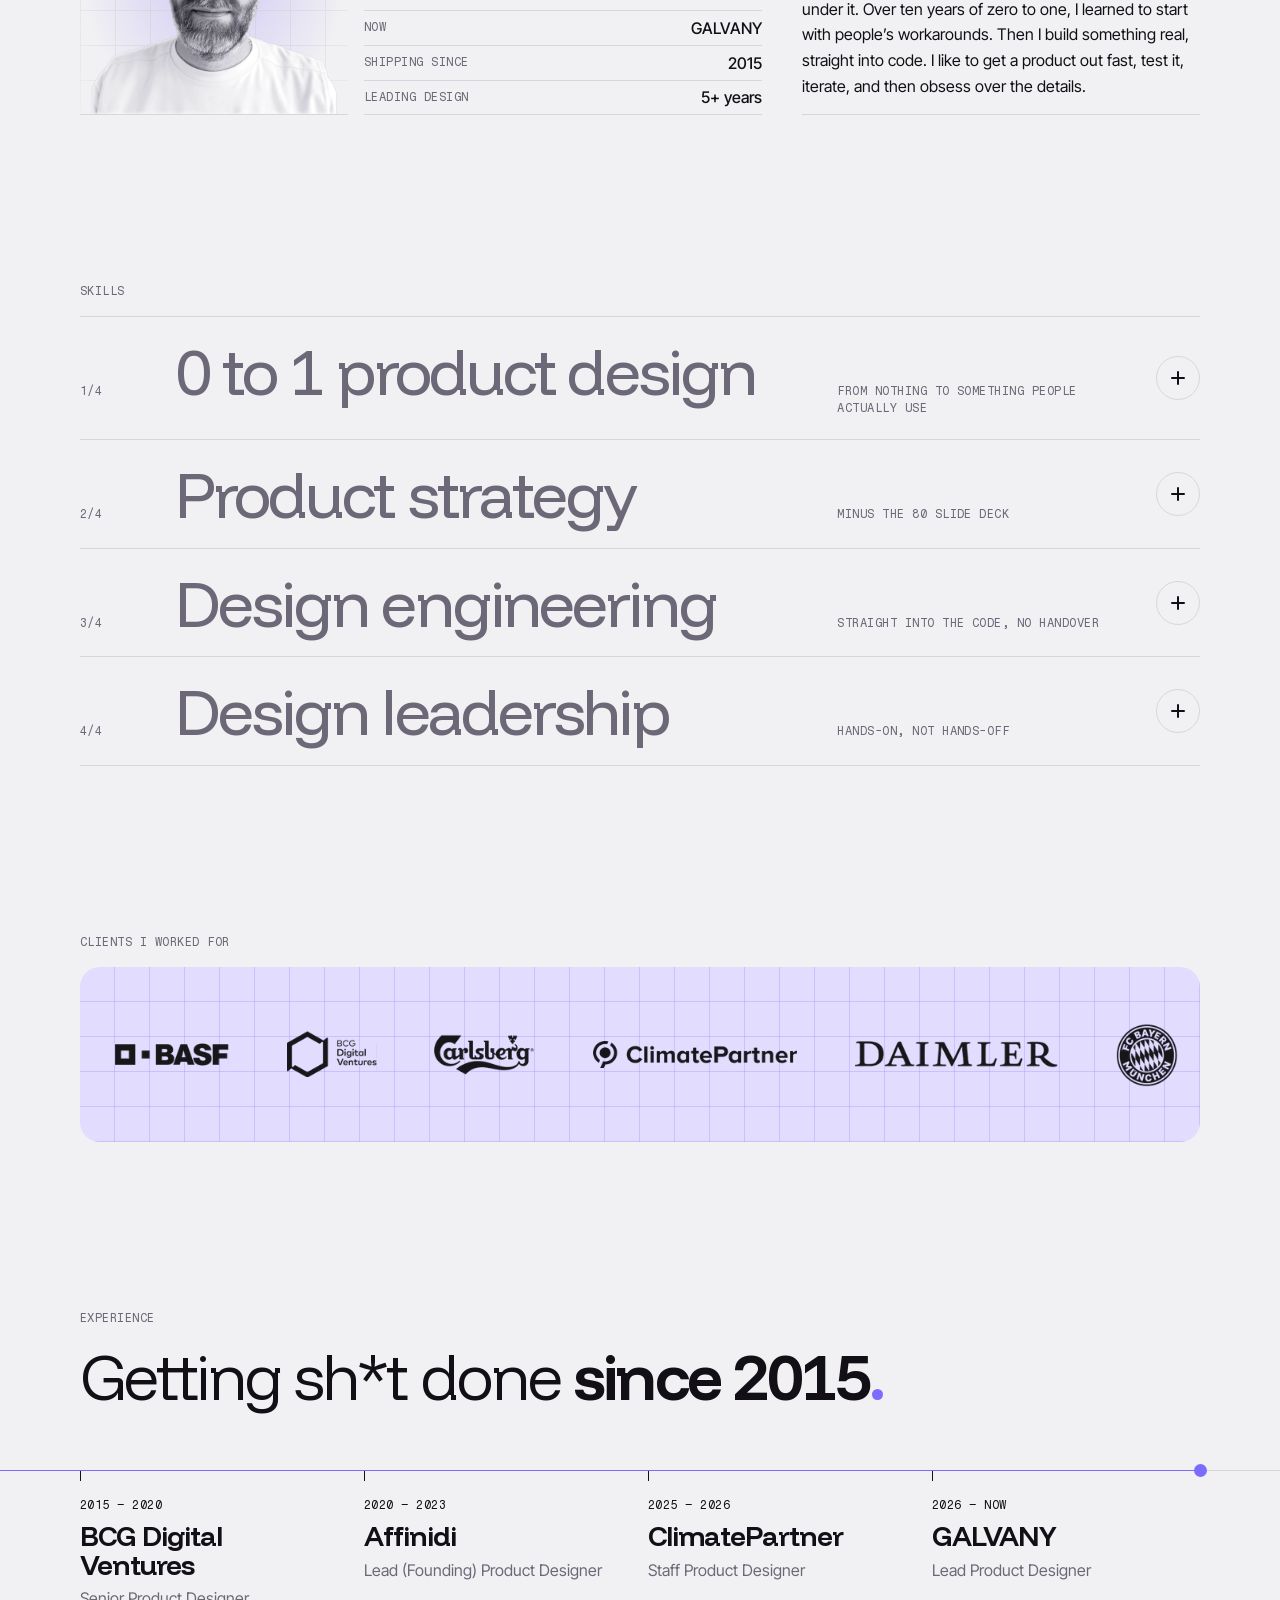
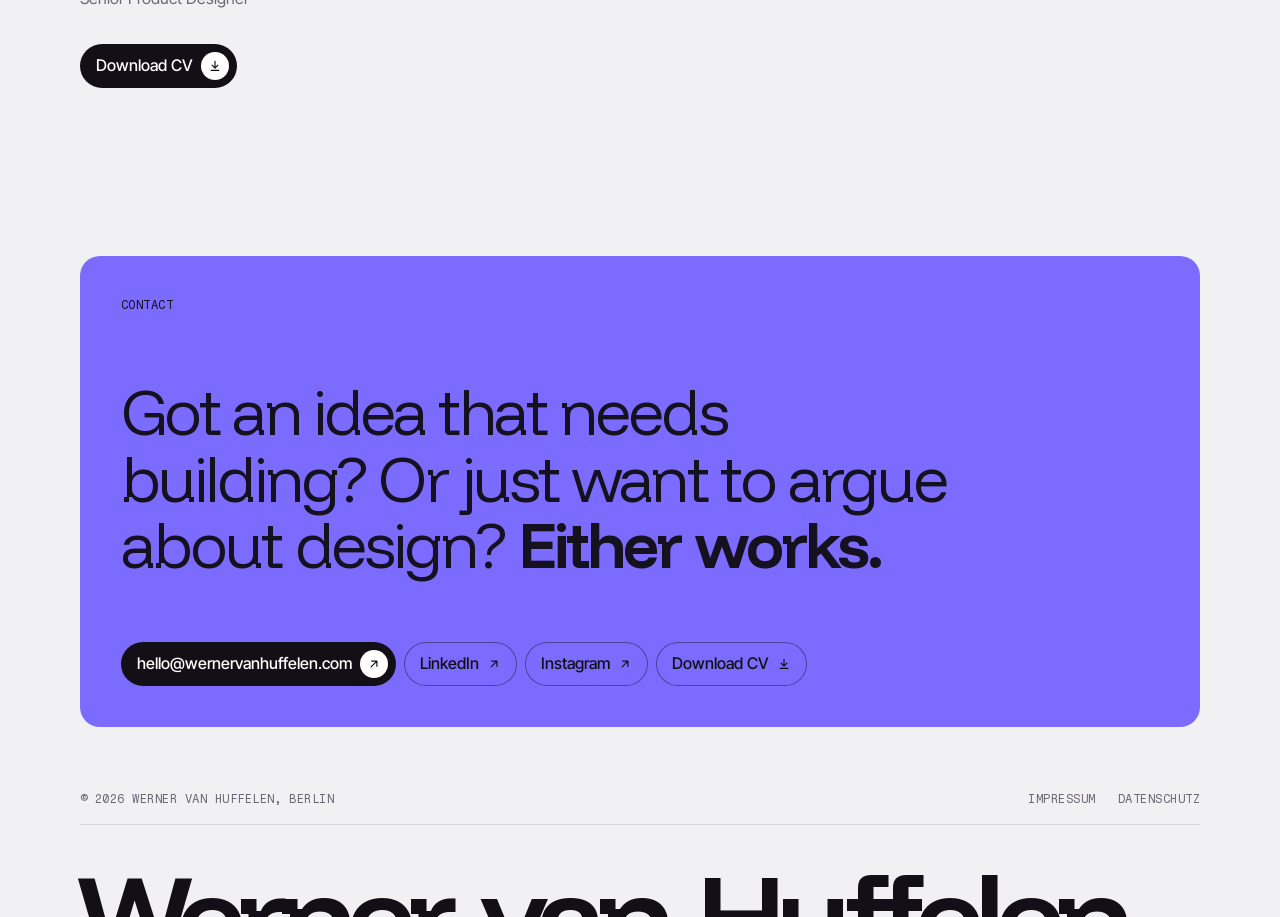
==== commit 90b11c3f: "Bandcamp's Glass Player reel recoloured to dark purple, GALVANY on grey purple, Juno reel v10, Clima" ====
--- a/index.html
+++ b/index.html
@@ -14,12 +14,12 @@
 <link rel="preload" href="assets/fonts/funnel-display-latin.woff2" as="font" type="font/woff2" crossorigin>   <!-- the headlines' font, from the site (css/contrast.css; 2026-11-16, was Google Fonts) -->
 <link rel="preconnect" href="https://fonts.googleapis.com"><link rel="preconnect" href="https://fonts.gstatic.com" crossorigin>
 <link rel="stylesheet" href="https://fonts.googleapis.com/css2?family=Inter+Tight:wght@300..700&display=swap">
-<link rel="stylesheet" href="css/contrast.css?v=d139">
+<link rel="stylesheet" href="css/contrast.css?v=d150">
 <script>(function(r){r.classList.add('js');try{var t=localStorage.getItem('theme');if(t==='dark'||t==='light')r.setAttribute('data-theme',t)}catch(e){}})(document.documentElement)</script>
-<script defer src="js/contrast.js?v=d139"></script>
-<link rel="stylesheet" href="css/heroes.css?v=d139">
-<link rel="stylesheet" href="css/heroes-c.css?v=d139">
-<script defer src="js/heroes.js?v=d139"></script>
+<script defer src="js/contrast.js?v=d150"></script>
+<link rel="stylesheet" href="css/heroes.css?v=d150">
+<link rel="stylesheet" href="css/heroes-c.css?v=d150">
+<script defer src="js/heroes.js?v=d150"></script>
 </head>
 <body>
 <a class="skip" href="#main">Skip to content</a>
@@ -52,7 +52,7 @@
         <ul class="tags" aria-label="Skills"><li>Design systems</li><li>Design engineering</li><li>UX design</li><li>UI design</li><li>Prototyping</li><li>User research</li></ul>
         <div class="foot-row"><span class="mono">View case</span><span class="go"><svg viewBox="0 0 24 24" fill="none" stroke="currentColor" stroke-width="2" stroke-linecap="round" stroke-linejoin="round" aria-hidden="true"><path d="M4 12h16M13 5l7 7-7 7"/></svg></span></div>
       </div>
-      <div class="panel" style="--tint:var(--mat)"><div class="cshot f-cover sit reel" style="--w:1920;--h:1080;--sit:#f2ece5"><a href="/galvany" tabindex="-1" aria-hidden="true"><img src="assets/cards/galvany-reel-1200.webp" srcset="assets/cards/galvany-reel-800.webp 800w, assets/cards/galvany-reel-1200.webp 1200w, assets/cards/galvany-reel.webp 1920w" sizes="(min-width: 900px) 60vw, (hover: hover) and (pointer: fine) 120vw, 92vw" width="1920" height="1080" alt="" loading="lazy" decoding="async"><video muted playsinline preload="none" disablepictureinpicture loop data-src="assets/cards/galvany-reel.mp4" data-t0="0" data-rate="0.5" data-bar="0.5:0.000 1:0.095 1.1:0.093 1.2:0.091 4.9:0.091 5:0.093 5.1:0.095 5.6:0.000 7.5:0.000 7.8:0.097 7.9:0.093 8.9:0.091 9:0.091 9.1:0.082 9.2:0.047 9.3:0.000 19.2:0.000 19.3:0.050 19.4:0.087 19.5:0.091 20.8:0.091 20.9:0.093 21:0.097 21.5:0.000 23.3:0.000 23.4:0.008 23.5:0.028 23.6:0.048 23.7:0.067 23.8:0.082 23.9:0.091 24:0.095 26.4:0.095 26.5:0.097 26.6:0.098 27.1:0.000"></video></a></div></div>
+      <div class="panel" style="--tint:var(--mat)"><div class="cshot f-cover sit reel" style="--w:1920;--h:1080;--sit:#e8e5ee"><a href="/galvany" tabindex="-1" aria-hidden="true"><img src="assets/cards/galvany-reel-1200.webp" srcset="assets/cards/galvany-reel-800.webp 800w, assets/cards/galvany-reel-1200.webp 1200w, assets/cards/galvany-reel.webp 1920w" sizes="(min-width: 900px) 60vw, (hover: hover) and (pointer: fine) 120vw, 92vw" width="1920" height="1080" alt="" loading="lazy" decoding="async"><video muted playsinline preload="none" disablepictureinpicture loop data-src="assets/cards/galvany-reel.mp4" data-t0="0" data-rate="0.5" data-bar="0.5:0.000 1:0.095 1.1:0.093 1.2:0.091 4.9:0.091 5:0.093 5.1:0.095 5.6:0.000 7.5:0.000 7.8:0.097 7.9:0.093 8.9:0.091 9:0.091 9.1:0.082 9.2:0.047 9.3:0.000 19.2:0.000 19.3:0.050 19.4:0.087 19.5:0.091 20.8:0.091 20.9:0.093 21:0.097 21.5:0.000 23.3:0.000 23.4:0.008 23.5:0.028 23.6:0.048 23.7:0.067 23.8:0.082 23.9:0.091 24:0.095 26.4:0.095 26.5:0.097 26.6:0.098 27.1:0.000"></video></a></div></div>
     </article>
     <article class="card" id="p-juno" style="--i:1">
       <div class="txt">
@@ -61,7 +61,7 @@
         <ul class="tags" aria-label="Skills"><li>Design engineering</li><li>Rapid prototyping</li><li>AI in the loop</li><li>UX design</li><li>UI design</li><li>Mobile design</li></ul>
         <div class="foot-row"><span class="mono">View case</span><span class="go"><svg viewBox="0 0 24 24" fill="none" stroke="currentColor" stroke-width="2" stroke-linecap="round" stroke-linejoin="round" aria-hidden="true"><path d="M4 12h16M13 5l7 7-7 7"/></svg></span></div>
       </div>
-      <div class="panel lav" style="--tint:var(--lav)"><div class="cshot f-cover sit feather reel" style="--w:1920;--h:1080;--sit:#e6dfff;--fit:1.2"><a href="/juno" tabindex="-1" aria-hidden="true"><img src="assets/cards/juno-reel-1200.webp" srcset="assets/cards/juno-reel-800.webp 800w, assets/cards/juno-reel-1200.webp 1200w, assets/cards/juno-reel.webp 1920w" sizes="(min-width: 900px) 60vw, (hover: hover) and (pointer: fine) 120vw, 92vw" width="1920" height="1080" alt="" loading="lazy" decoding="async"><video muted playsinline preload="none" disablepictureinpicture loop data-src="assets/cards/juno-reel.mp4" data-t0="2"></video></a></div></div>
+      <div class="panel lav" style="--tint:var(--lav)"><div class="cshot f-cover sit feather reel" style="--w:1920;--h:1080;--sit:#e6dfff;--fit:1.13"><a href="/juno" tabindex="-1" aria-hidden="true"><img src="assets/cards/juno-reel-1200.webp" srcset="assets/cards/juno-reel-800.webp 800w, assets/cards/juno-reel-1200.webp 1200w, assets/cards/juno-reel.webp 1920w" sizes="(min-width: 900px) 60vw, (hover: hover) and (pointer: fine) 120vw, 92vw" width="1920" height="1080" alt="" loading="lazy" decoding="async"><video muted playsinline preload="none" disablepictureinpicture loop data-src="assets/cards/juno-reel.mp4" data-t0="2"></video></a></div></div>
     </article>
     <article class="card" id="p-bandcamp" style="--i:2">
       <div class="txt">
@@ -70,7 +70,7 @@
         <ul class="tags few" aria-label="Skills"><li>UX design</li><li>UI design</li><li>Design engineering</li></ul>
         <div class="foot-row"><span class="mono">View case</span><span class="go"><svg viewBox="0 0 24 24" fill="none" stroke="currentColor" stroke-width="2" stroke-linecap="round" stroke-linejoin="round" aria-hidden="true"><path d="M4 12h16M13 5l7 7-7 7"/></svg></span></div>
       </div>
-      <div class="panel night" style="--tint:var(--mat)"><div class="cshot f-cover fill contain reel" style="--w:1920;--h:1080"><a href="/bandcamp" tabindex="-1" aria-hidden="true"><img src="assets/cards/bandcamp-reel-1200.webp" srcset="assets/cards/bandcamp-reel-800.webp 800w, assets/cards/bandcamp-reel-1200.webp 1200w, assets/cards/bandcamp-reel.webp 1920w" sizes="(min-width: 900px) 60vw, (hover: hover) and (pointer: fine) 120vw, 92vw" width="1920" height="1080" alt="" loading="lazy" decoding="async"><video muted playsinline preload="none" disablepictureinpicture loop data-src="assets/cards/bandcamp-reel.mp4" data-t0="7" data-wide="2:4.1,13.4:99:-3" data-crop="0.2"></video></a></div></div>
+      <div class="panel night" style="--tint:var(--mat)"><div class="cshot f-cover sit feather reel" style="--w:1920;--h:1080;--sit:#221f2a;--fit:1.38"><a href="/bandcamp" tabindex="-1" aria-hidden="true"><img src="assets/cards/bandcamp-reel-1200.webp" srcset="assets/cards/bandcamp-reel-800.webp 800w, assets/cards/bandcamp-reel-1200.webp 1200w, assets/cards/bandcamp-reel.webp 1920w" sizes="(min-width: 900px) 60vw, (hover: hover) and (pointer: fine) 120vw, 92vw" width="1920" height="1080" alt="" loading="lazy" decoding="async"><video muted playsinline preload="none" disablepictureinpicture loop data-src="assets/cards/bandcamp-reel.mp4" data-t0="0.7"></video></a></div></div>
     </article>
     <article class="card" id="p-climatepartner" style="--i:3">
       <div class="txt">
@@ -79,7 +79,7 @@
         <ul class="tags" aria-label="Skills"><li>UX design</li><li>UI design</li><li>User research</li><li>Prototyping</li><li>Stakeholder management</li><li>Team management</li></ul>
         <div class="foot-row"><span class="mono">View case</span><span class="go"><svg viewBox="0 0 24 24" fill="none" stroke="currentColor" stroke-width="2" stroke-linecap="round" stroke-linejoin="round" aria-hidden="true"><path d="M4 12h16M13 5l7 7-7 7"/></svg></span></div>
       </div>
-      <div class="panel" style="--tint:var(--mat)"><div class="cshot f-cover" style="--w:2880;--h:2048"><a href="/climatepartner" tabindex="-1" aria-hidden="true"><img src="assets/climatepartner/detail-1200.webp" srcset="assets/climatepartner/detail-800.webp 800w, assets/climatepartner/detail-1200.webp 1200w, assets/climatepartner/detail.webp 2880w" sizes="(min-width: 900px) 60vw, (hover: hover) and (pointer: fine) 120vw, 92vw" width="2880" height="2048" alt="" loading="lazy" decoding="async"></a></div></div>
+      <div class="panel" style="--tint:var(--mat);background:#e8e5ee"><div class="cshot f-cover" style="--w:2880;--h:2048"><a href="/climatepartner" tabindex="-1" aria-hidden="true"><img src="assets/climatepartner/detail-1200.webp" srcset="assets/climatepartner/detail-800.webp 800w, assets/climatepartner/detail-1200.webp 1200w, assets/climatepartner/detail.webp 2880w" sizes="(min-width: 900px) 60vw, (hover: hover) and (pointer: fine) 120vw, 92vw" width="2880" height="2048" alt="" loading="lazy" decoding="async"></a></div></div>
     </article>
     <article class="card" id="p-affinidi" style="--i:4">
       <div class="txt">
@@ -88,7 +88,7 @@
         <ul class="tags" aria-label="Skills"><li>Design systems</li><li>Team management</li><li>Responsive design</li><li>UX design</li><li>UI design</li><li>Branding</li></ul>
         <div class="foot-row"><span class="mono">View case</span><span class="go"><svg viewBox="0 0 24 24" fill="none" stroke="currentColor" stroke-width="2" stroke-linecap="round" stroke-linejoin="round" aria-hidden="true"><path d="M4 12h16M13 5l7 7-7 7"/></svg></span></div>
       </div>
-      <div class="panel lav" style="--tint:var(--lav)"><div class="cshot f-cover bare" style="--w:2400;--h:1455"><a href="/affinidi" tabindex="-1" aria-hidden="true"><img src="assets/cards/affinidi-phones-1200.webp" srcset="assets/cards/affinidi-phones-800.webp 800w, assets/cards/affinidi-phones-1200.webp 1200w, assets/cards/affinidi-phones.webp 2400w" sizes="(min-width: 900px) 60vw, (hover: hover) and (pointer: fine) 120vw, 92vw" width="2400" height="1455" alt="" loading="lazy" decoding="async"></a></div></div>
+      <div class="panel lav" style="--tint:var(--lav);background:#221f2a"><div class="cshot f-cover bare" style="--w:2400;--h:1455"><a href="/affinidi" tabindex="-1" aria-hidden="true"><img src="assets/cards/affinidi-phones-1200.webp" srcset="assets/cards/affinidi-phones-800.webp 800w, assets/cards/affinidi-phones-1200.webp 1200w, assets/cards/affinidi-phones.webp 2400w" sizes="(min-width: 900px) 60vw, (hover: hover) and (pointer: fine) 120vw, 92vw" width="2400" height="1455" alt="" loading="lazy" decoding="async"></a></div></div>
     </article>
   </div>
 </section>
--- a/css/contrast.css
+++ b/css/contrast.css
@@ -24,7 +24,7 @@
      modular scale"): eight roles, each a token, every fluid one rounded to the 4px or 8px grid. At 1440: 12 labels,
      16 controls, 20 text, 24 the hero's sentence, 36 the cards' titles and the timeline's names, 72 the section
      headlines (the About statement among them), 96 the hero, 140 the footer's name; a scale of about 1.15 from 20 */
-  --fs-label:12px; --fs-ui:16px; --fs-body:round(nearest,clamp(16px,1.3vw,20px),4px); --fs-lead:round(nearest,clamp(20px,1.25vw + 6px,32px),4px);
+  --fs-label:12px; --fs-ui:16px; --fs-body:round(nearest,clamp(16px,1.3vw,20px),4px); --fs-lead:round(nearest,clamp(20px,1.25vw + 6px,32px),4px); --fs-brief:round(nearest,clamp(24px,1.5vw + 12px,40px),4px); --lh-body:1.6;   /* the body text's line height: 1.6 since 2026-11-18 (Werner: "increase the line height on the body text to 1.6x"; it was 1.42 to 1.45): the bio, the skills' text, a case page's paragraphs, its decisions' text and its work-in-progress note. Not the hero's lede, the cards' line or the facts, short lines set tighter */
   --fs-card:round(down,calc((100vw - 2 * var(--m) - 2 * clamp(20px,2.4vw,36px)) * .10),4px);
   --sans:"Inter Tight","Helvetica Neue",Arial,sans-serif; --display:"Funnel Display","Helvetica Neue",Arial,sans-serif; --mono:"Fragment Mono",ui-monospace,Menlo,monospace;
   --out:cubic-bezier(.16,1,.3,1); --back:cubic-bezier(.34,1.56,.64,1);
@@ -124,8 +124,8 @@
 @media (max-width:760px){ .nav .mode{margin-left:-8px} }
 @media (max-width:374px){ .nav .mode{margin-left:-4px} }   /* 375 to 389px (2026-11-16, Werner: "fix the nav overflow at 375px"): Work and About still fit, a little closer together; the nav ran 10px wider than its pill in Saans (4px in Inter Tight) */
 /* the switch itself (js/contrast.js): the hero's wave. The new colours arrive square by square on the hero's grid,
-   from the button outwards, and a band of lit squares runs with the front and fades behind it (.tw, a canvas over the
-   page that the transition shows live). Nothing else moves on its own during it (the covers' names belong to the
+   from the button outwards, and a soft light runs with the front (.tw, a canvas over the page that the transition shows
+   live; the lit squares that faded behind it, each outlined, went on 2026-11-18: they left lines on the screen). Nothing else moves on its own during it (the covers' names belong to the
    page changes) */
 html.theming :not(.tw){view-transition-name:none !important}
 html.theming::view-transition-old(root),html.theming::view-transition-new(root){animation:none;mix-blend-mode:normal}
@@ -243,10 +243,17 @@
 /* a reel on its own backdrop (2026-11-16, Werner: the GALVANY reel, "remove the background so it only sits on the card"):
    the panel takes the backdrop's colour (--sit, build.mjs), so the backdrop's edges vanish and the app's window sits on
    the card; no shadow of its own, as the window has one. Where the reel zooms in, the screen keeps its rounded corners */
-.cshot.sit{background:var(--sit)}   /* --fit (build.mjs): a reel whose backdrop is wide around its window (Juno's: the window at most 85% of the frame) is drawn larger than the padding allows, and the panel crops the backdrop; 1 elsewhere */
+.cshot.sit{background:var(--sit)}   /* --fit (build.mjs): a reel whose backdrop is wide around its window (Juno's: the window at most 86% of the frame) is drawn larger by that much, and the panel's colour takes the backdrop around it; 1 elsewhere */
 .cshot.sit img,.cshot.sit video{box-shadow:none}
+/* and it is 90% of the panel's width, centred (2026-11-18, Werner: "the video should be 90vw right side of the card", only
+   GALVANY's and Juno's, centred): the reel at its largest (GALVANY's app filling the frame where it zooms in, Juno's window
+   at its widest, the report at 25.4s, through --fit) spans 90% of the panel, 5% clear on each side, in place of the panel's
+   padding (20 to 56px a side, 84 to 88% of the panel). At rest GALVANY's window is 77% of the panel, Juno's 81%. Height:
+   at most 90% of the panel's. Sharpness: at most 0.9 CSS px per pixel of the video, Bandcamp's limit since 2026-11-18 (the
+   reels do not zoom on hover, so --zs has no say here); that holds it below 90% only on panels over ~1900px wide */
+.cshot.sit.reel video,.cshot.sit.reel img{width:min(90cqw * var(--fit,1),90cqh * var(--fit,1) * var(--w) / var(--h),var(--w) * .9px)}
 .cshot video[data-bar]{clip-path:inset(calc(var(--ct,0) * 100%) 0 0 round 10px)}   /* the top cut off by --ct (js, data-bar: GALVANY's title bar where the reel fills the frame), and only the top: the box's top edge comes down, nothing is zoomed (2026-11-17, Werner: "can you only crop off the top part instead of zooming in, as it cuts off other parts as well") */
-.cshot.sit.reel:has(video[data-bar].is-on) img{visibility:hidden;transition:visibility 0s .45s}   /* its still goes once the video is in (after its .4s fade), so nothing of it shows above a cut top */
+.cshot.sit.reel:has(video.is-on) img{visibility:hidden;transition:visibility 0s .45s}   /* its still goes once the video is in (after its .4s fade), so nothing of it shows above a cut top (GALVANY's), nor through a soft edge (Juno's and Bandcamp's, .feather: Bandcamp's still, the page's window, showed its foot as a faint line under the mini player, 2026-11-18); it is back at once when the video goes */
 /* and its edges fade into the panel (--feather, build.mjs; Juno's): a browser draws a video's colours its own way (Juno's
    lavender came out #e1dcff in Chrome's canvas, #e5e0ff headless, #e6dfff on the screen), so a panel of one colour can
    leave a faint rectangle where the video ends; a soft edge leaves none. The window stays clear of the fade (it fills
@@ -254,6 +261,16 @@
 .cshot.feather img,.cshot.feather video{-webkit-mask-image:linear-gradient(to right,transparent,#000 6%,#000 94%,transparent),linear-gradient(to bottom,transparent,#000 7%,#000 93%,transparent);-webkit-mask-composite:source-in;mask-image:linear-gradient(to right,transparent,#000 6%,#000 94%,transparent),linear-gradient(to bottom,transparent,#000 7%,#000 93%,transparent);mask-composite:intersect}
 .cshot.fill img,.cshot.fill video{inset:0;margin:0;translate:none;width:100%;height:100%;max-width:none;max-height:none;aspect-ratio:auto;object-fit:cover;border-radius:0;box-shadow:none;transform-origin:50% 50%}
 .cshot.fill.contain video{object-fit:contain;background:#000;scale:var(--cover,1);translate:0 0;transition:opacity .4s var(--out),transform .4s var(--out),scale .8s cubic-bezier(.65,0,.35,1),translate .8s cubic-bezier(.65,0,.35,1)}
+/* and the frame's edges fade into the panel's black (2026-11-18): now that the close-up no longer fills the panel's height,
+   the frame's top and bottom are in view, and the Bandcamp page beside the player (its left quarter) would end there in a
+   hard line. The fade is 7% of the frame's height, on the frame as drawn inside the box (contain: --fw by --fh, centred),
+   so it scales with it, the still's as well */
+.cshot.fill.contain video,.cshot.fill.contain.sized img{--fw:min(100cqw,100cqh * var(--w) / var(--h));--fh:calc(var(--fw) * var(--h) / var(--w));--fx:calc((100cqw - var(--fw)) / 2);--fy:calc((100cqh - var(--fh)) / 2);--fe:calc(var(--fh) * .07);
+  -webkit-mask-image:linear-gradient(to bottom,transparent var(--fy),#000 calc(var(--fy) + var(--fe)),#000 calc(100cqh - var(--fy) - var(--fe)),transparent calc(100cqh - var(--fy))),linear-gradient(to right,transparent var(--fx),#000 calc(var(--fx) + var(--fe)),#000 calc(100cqw - var(--fx) - var(--fe)),transparent calc(100cqw - var(--fx)));
+  -webkit-mask-composite:source-in;
+  mask-image:linear-gradient(to bottom,transparent var(--fy),#000 calc(var(--fy) + var(--fe)),#000 calc(100cqh - var(--fy) - var(--fe)),transparent calc(100cqh - var(--fy))),linear-gradient(to right,transparent var(--fx),#000 calc(var(--fx) + var(--fe)),#000 calc(100cqw - var(--fx) - var(--fe)),transparent calc(100cqw - var(--fx)));
+  mask-composite:intersect}
+.cshot.fill.contain.sized img{object-fit:contain;scale:var(--cover,1)}   /* its still at the close-up's size (js: --cover, 85% of the fill since 2026-11-18), so the reel fades in over it without a jump; without the script (reduced motion) it fills the panel as before */
 .cshot.fill.contain video.is-wide{scale:var(--ws,1);translate:calc((1 - var(--ws,1)) * 50% + var(--wx,0%)) 0}   /* grown less, its right edge on the panel's: the left margin goes (2026-11-17, Werner: "the screen can be cut off on the left side (the margins) so we can zoom out a bit less"; --ws, js) */
 .cshot.fill.contain video.snap{transition:opacity .4s var(--out),transform .4s var(--out)}   /* (its black background fills the bands above and below the whole frame, where the still behind it showed through) Bandcamp's (2026-11-17, Werner: "only zoom out when the player is out of view, keep the zoomed in version of the player as is"): the whole reel, grown by --cover to fill the panel as before (its still is that close-up, cut the same way), and back to the whole frame on the panel's black, which is the reel's own, while the reel shows the whole page with the player at its edge (data-wide, js); the change takes 0.8s, in step with the reel's own camera moves */
 /* only the picture takes the pointer, above the card's link layer (h3 a::after) */
@@ -387,7 +404,7 @@
    them show you what to build next."). The shares were measured: 7.75% and 5% are the largest that keep three and two */
 [data-fill] .w{color:var(--faint);transition:color .2s}
 [data-fill] .w.on{color:var(--ink)}
-.bio{margin-top:round(nearest,clamp(8px,1vw,24px),8px);font-size:var(--fs-body);line-height:1.42;text-wrap:pretty}   /* below 900px: the whole width, a size up from the desktop's (the desktop rule below sets its own size and width) */
+.bio{margin-top:round(nearest,clamp(8px,1vw,24px),8px);font-size:var(--fs-body);line-height:var(--lh-body);text-wrap:pretty}   /* below 900px: the whole width, a size up from the desktop's (the desktop rule below sets its own size and width) */
 .facts{margin-top:10px}
 .facts>div{display:flex;justify-content:space-between;align-items:baseline;gap:16px;padding-block:10px;border-top:1px solid var(--line)}
 .facts>div:last-child{border-bottom:1px solid var(--line)}
@@ -425,18 +442,23 @@
      timeline is. Portrait 1 to 3, facts 4 to 6, bio 7 to 12, the statement over 4 to 12, so its text starts on the
      timeline's own edges (columns 1, 4, 7 and 10). The facts now reach over the gutter to the bio (it was the other
      way round), so the bio's box starts on column 7 and the rules still run on as one line; the bio has 6 columns,
-     about 63 characters a line. It was 3 : 3 : 4 with its own gap */
-  .about>.facts{grid-column:4 / span 3;margin-right:calc(-1 * var(--g))}
-  .about .facts>div{padding-right:var(--g)}
-  .about>.bio{grid-column:7 / -1;margin:0;padding-inline:0}
-}
-/* a narrower facts column: the label above its value, which then has the whole column. Below 1000px at first; below 1280px
-   since the facts have 3 of the 12 columns (2026-11-17): under about 270px, "The Netherlands" wrapped beside its label */
-@media (min-width:900px) and (max-width:1279px){
-  .about>.facts{grid-auto-rows:minmax(calc(var(--c) * 2),1fr)}
-  .facts>div{flex-direction:column;justify-content:center;gap:2px;align-items:flex-start}
-  .facts dd{text-align:left}
-}
+     about 63 characters a line. It was 3 : 3 : 4 with its own gap.
+     2026-11-18 (Werner: "make sure the column with my details and the column with the body text on my about section are
+     equally wide"): the two share the statement's columns, 4 to 12, half each, a gutter between their texts. Nine
+     columns don't halve on the grid, so the bio's text now starts mid column 8 rather than on column 7: each column is
+     (span - gutter) / 2 wide, the facts' box reaching over the gutter to the bio's, so the rules still run on as one line.
+     2026-11-18, later (Werner, of the facts' values and the bio's text: "the spacing here is too small, make it min 40px"):
+     the space between their texts is --fg, 40px, not the page's 16px gutter; each column is still (span - space) / 2.
+     2026-11-18, later still (Werner, of the rules: "make sure these lines end at the text and leave the gap between"):
+     the facts' box no longer reaches over the space, so its rules end at the values' right edge and the bio's start at
+     its text, the 40px between them left empty (the rules no longer run on as one line) */
+  .about{--fg:40px}
+  .about>.facts{grid-column:4 / -1;justify-self:start;width:calc(50% - var(--fg) / 2);margin:0}
+  .about>.bio{grid-column:4 / -1;justify-self:end;width:calc(50% - var(--fg) / 2);margin:0;padding-inline:0}
+}
+/* a narrower facts column put the label above its value (below 1000px at first, below 1280px from 2026-11-17, when the
+   facts had 3 of the 12 columns: under about 270px, "The Netherlands" wrapped beside its label). Gone 2026-11-18: with
+   half of columns 4 to 12 the facts are 313px wide at 900, so label and value sit side by side at every desktop width */
 
 /* ── clients: a light purple strip of logos on the grid ───────────────────
    2026-11-14 (Werner: "just a simple strip, keep the rectangle pattern behind it"; it was a tall panel with a
@@ -504,7 +526,7 @@
 .js .svc .more>.in{visibility:hidden;transition:visibility 0s .3s}
 .js .svc>li.is-open .more>.in{visibility:visible;transition-delay:0s}
 .svc .body{display:grid;gap:clamp(20px,2.2vw,30px) var(--g);padding-block:6px clamp(26px,3vw,44px);color:var(--ink)}
-.svc .txt{display:grid;gap:.8em;font-size:var(--fs-body);line-height:1.42;max-width:33em;text-wrap:pretty}
+.svc .txt{display:grid;gap:.8em;font-size:var(--fs-body);line-height:var(--lh-body);max-width:33em;text-wrap:pretty}
 .svc .txt p+p{color:var(--grey)}
 /* 2026-11-14 (Werner): the list in two rows of three (on a phone three rows of two), the text under it. build.mjs
    fills the list up to six, so every row's rule runs the whole width; an empty cell has no square */
@@ -665,9 +687,16 @@
 @media (min-width:761px){ .cells{grid-template-columns:none;grid-auto-flow:column;grid-auto-columns:minmax(0,1fr)} .cells>div:first-child{padding-left:16px;border-left:1px solid var(--line)} }   /* the first fact gets its rule too, on its pin, like the others (2026-11-16, Werner: "make sure there is also a vertical divider before the company (like role and year)") */   /* one equal column per fact, so they spread over the whole width (2026-11-15, Werner: "spread these evenly on the width of the page, for all these strips, except mobile"); it was four columns, which left a quarter empty where a case has three facts */
 .told{row-gap:8px;padding-top:round(nearest,clamp(56px,7vw,112px),8px)}
 .told>*{grid-column:1 / -1}
-.told p{font-size:var(--fs-lead);line-height:1.14;letter-spacing:-.03em;max-width:25em;text-wrap:pretty}
-.told.brief p{font-size:var(--fs-card)}   /* the brief keeps the large size; My role, Process, Built with and the link a step down (2026-11-17, Werner: "on the case study pages reduce the text size on the other paragraph texts other than the brief"): 24px at 1440, 20 on a phone, 32 from about 1900 */
-.told p+p{margin-top:.55em}                                               /* a second paragraph (GALVANY's brief, 2026-11-15) */
+/* a case page's text (2026-11-18, Werner: "reduce the size of the text on the project pages, make the brief text max 40px
+   (min 24px) and the other text max 20px (and min 16px)"). The brief 24 to 40px (--fs-brief: 24 to about 1000px wide, 32
+   at 1440, 40 from about 1900), and the decisions' titles with it, as they had the brief's size; Process, Outcome, My
+   role, Built with and the link are body text, 16 to 20px (--fs-body, 20 from about 1400), set as the site's other body
+   text is (the bio, the skills), with its line height. It was the brief at the cards' title size (36 at 1440, 48 at 1920)
+   and the rest at --fs-lead (24 at 1440, 32 at 1920, since 2026-11-17) */
+.told p{font-size:var(--fs-body);line-height:var(--lh-body);letter-spacing:-.01em;max-width:33em;text-wrap:pretty}
+.told.brief p{font-size:var(--fs-brief);line-height:1.14;letter-spacing:-.03em;max-width:25em}
+.told p+p{margin-top:.8em}
+.told.brief p+p{margin-top:.55em}                                         /* a second paragraph (GALVANY's brief, 2026-11-15) */
 @media (min-width:600px){ .told>.lab{grid-column:1 / span 4;padding-top:.7em;align-self:start} .told>p,.told>.con,.told>.ctags{grid-column:5 / span 8} }   /* the label beside its text from a tablet up (2026-11-15, Werner: "on the tablet breakpoint the title and body text should be two columns like on the desktop"); it began at 900px */
 /* a case page's skills (2026-11-15, Werner: "add the tags on the case study pages"): the card's tags, in two columns (three
    from 900px), the rules running on across them as on the cards */
@@ -680,19 +709,19 @@
 .stat span{display:flex;gap:8px;margin-top:12px;color:var(--ink)} .stat span::before{content:"";width:18px;height:1px;background:var(--ink);margin-top:.7em}
 .decs{display:grid;gap:20px}
 .dec{display:grid;gap:20px;padding:clamp(20px,2.4vw,36px);background:var(--card);border-radius:var(--r)}
-.dec h3{font-size:var(--h3);font-weight:640;letter-spacing:-.04em;line-height:1;margin-top:16px;text-wrap:balance}
-.dec p{font-size:var(--fs-body);color:var(--grey);max-width:30em;margin-top:16px;text-wrap:pretty}
+.dec h3{font-size:var(--fs-brief);font-weight:640;letter-spacing:-.04em;line-height:1;margin-top:16px;text-wrap:balance}
+.dec p{font-size:var(--fs-body);line-height:var(--lh-body);color:var(--grey);max-width:30em;margin-top:16px;text-wrap:pretty}
 .dec .shot .cap{display:none}
 @media (min-width:900px){ .dec{grid-template-columns:5fr 7fr;align-items:center} }
 .gal{display:grid;gap:var(--g)}
 @media (min-width:761px){ .gal{grid-template-columns:repeat(12,minmax(0,1fr))} .gal>*{grid-column:span 6} .gal>.tall{grid-column:span 4} .gal>.wide{grid-column:span 8} .gal>.strip{grid-column:span 12} }
 .gal .tall .mat{aspect-ratio:4 / 5} .gal .strip .mat{aspect-ratio:32 / 7} .gal .mat{aspect-ratio:16 / 10}
-.fine{margin-top:20px;color:var(--grey);font-size:var(--fs-ui);max-width:44em}
+.fine{margin-top:20px;color:var(--grey);font-size:var(--fs-ui);line-height:var(--lh-body);max-width:44em}
 /* a case's note under its title (2026-11-16, GALVANY's "work in progress"): the rows' own layout, the label beside the
    text from a tablet up, on its first line; quieter than the brief, read before the screens. Spacing on the 8px grid */
 .cwip{row-gap:8px;align-items:baseline;padding-top:clamp(56px,7vw,112px)}   /* between the project's details and the brief since 2026-11-16, at the rows' own spacing */
 .cwip>*{grid-column:1 / -1}
-.cwip>p:not(.lab){font-size:var(--fs-body);line-height:1.45;color:var(--grey);max-width:40em;text-wrap:pretty}
+.cwip>p:not(.lab){font-size:var(--fs-body);line-height:var(--lh-body);color:var(--grey);max-width:40em;text-wrap:pretty}
 @media (min-width:600px){ .cwip>.lab{grid-column:1 / span 4} .cwip>p:not(.lab){grid-column:5 / span 8} }
 .nextp{position:relative;display:grid;gap:round(nearest,clamp(40px,7vw,120px),8px);margin:var(--sec) var(--m) 0;padding:round(nearest,clamp(22px,3.2vw,48px),8px);border-radius:var(--r);background:var(--night);color:#fff;transition:background .2s var(--out)}
 .nextp:hover{background:#1f1a2e}
